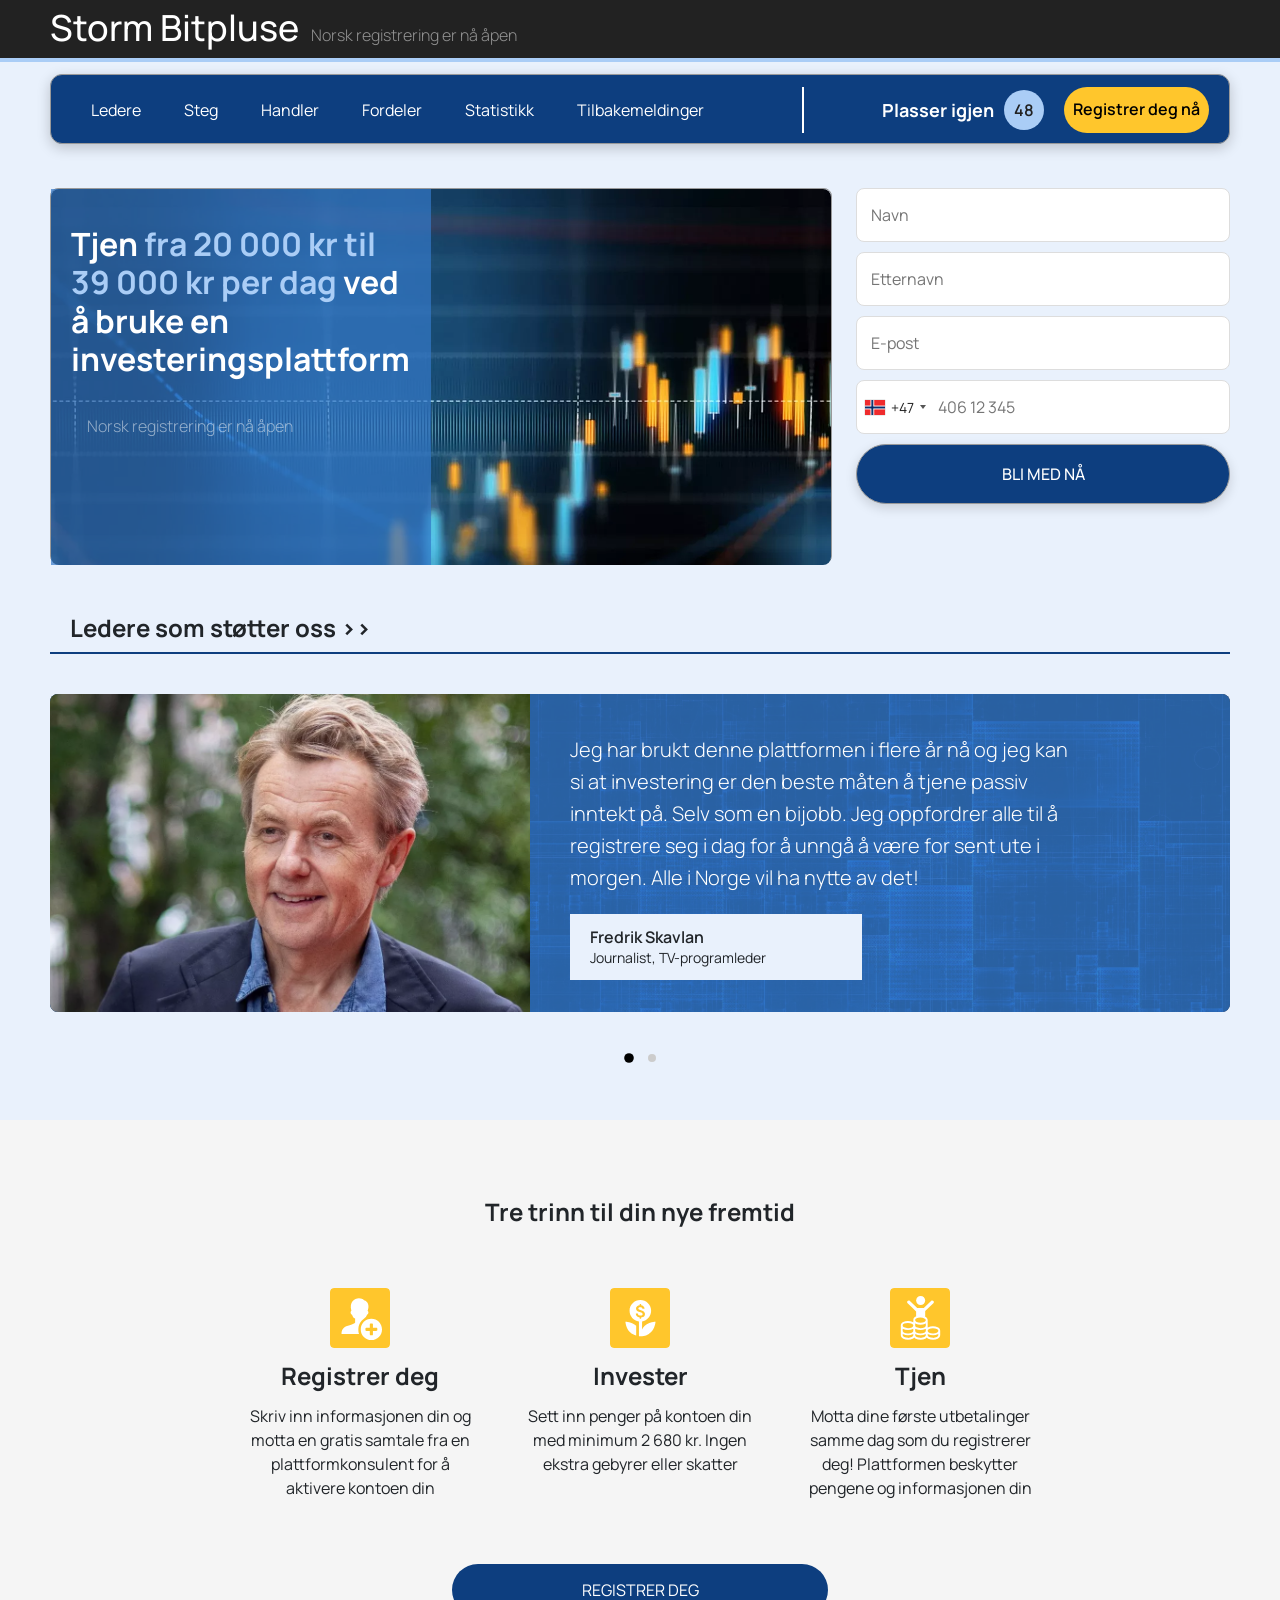
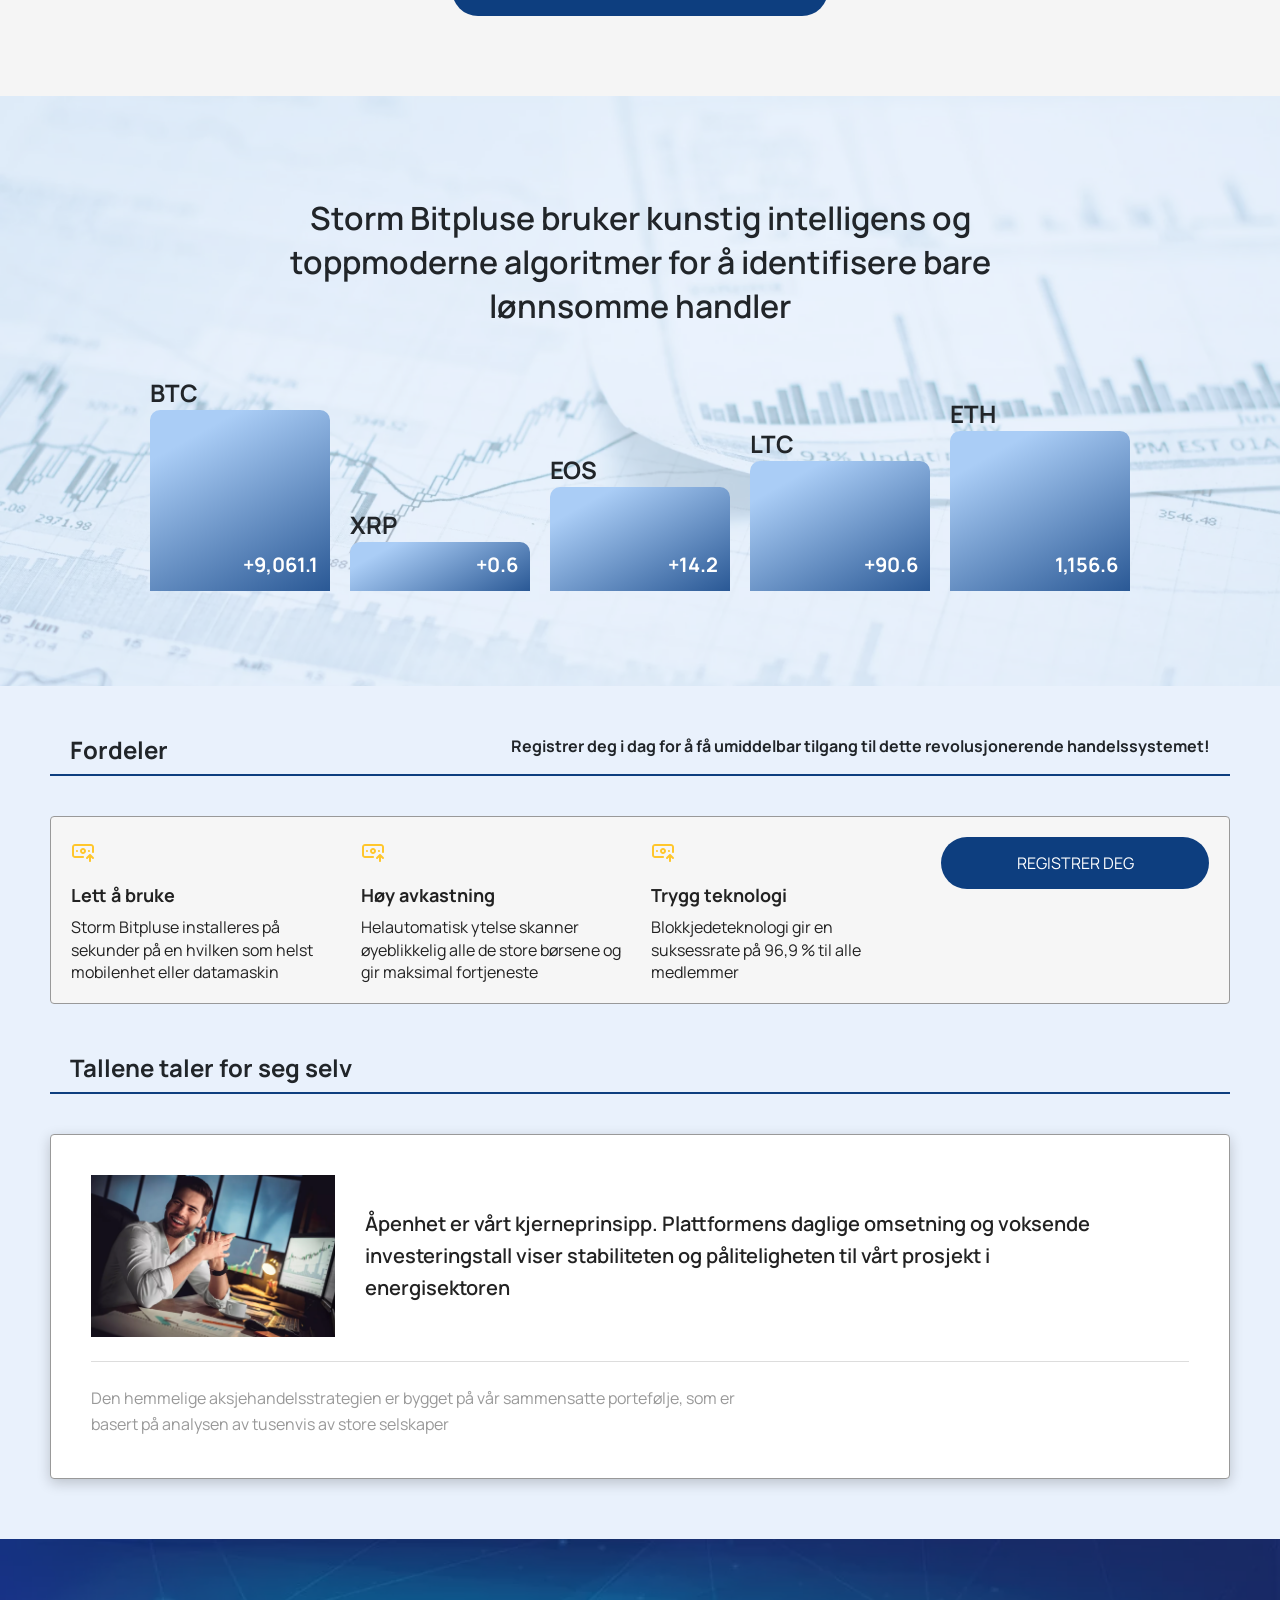
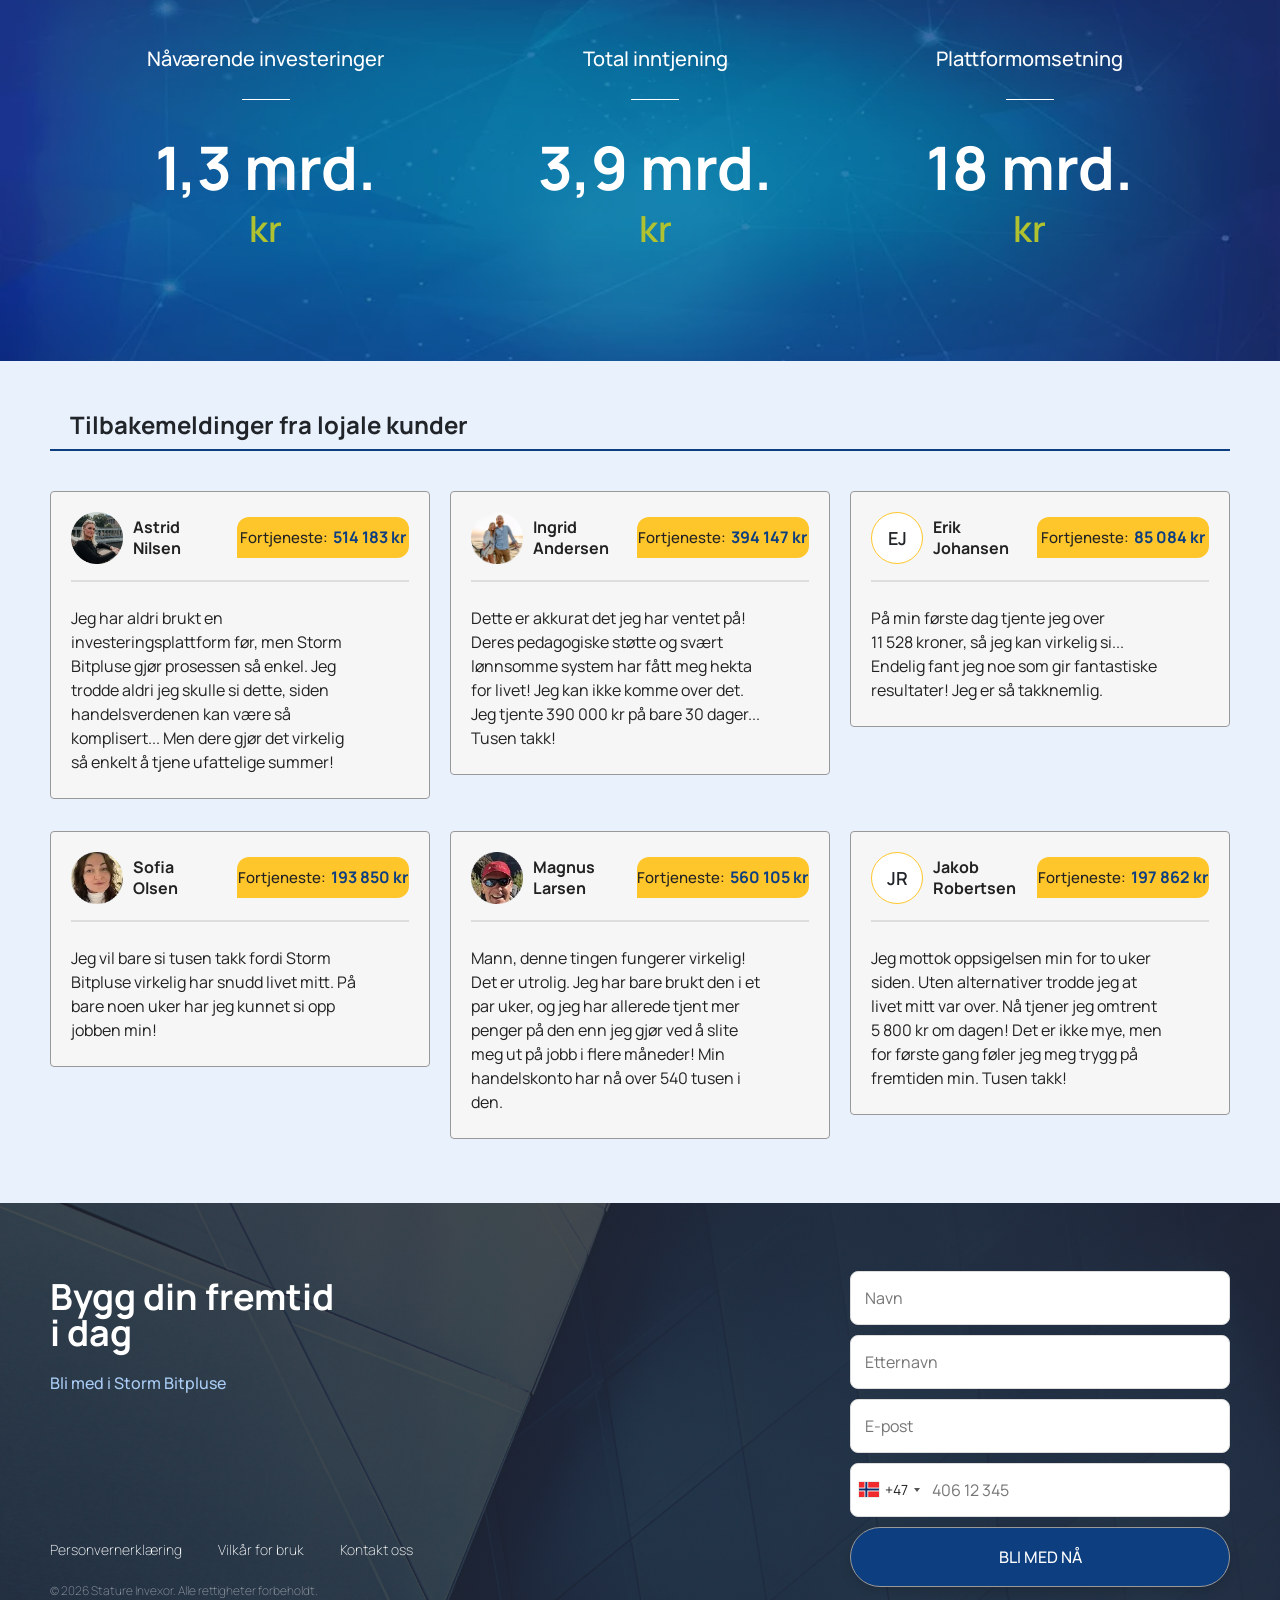
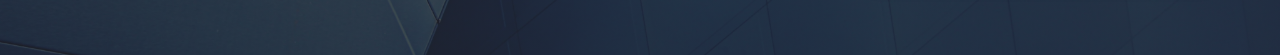
==== static/index.html @ 18b85289 "Initial commit for Vercel deploy Made-with: Cursor" ====
<!DOCTYPE html>
<html lang="no">
<head>
    <meta charset="utf-8">
    <meta name="viewport" content="width=device-width, initial-scale=1, shrink-to-fit=no">
    <link href="assets/img/favicon.svg" rel="icon" type="image/x-icon">
    <title>Storm Bitpluse Norsk registrering er nå åpen</title>
    <link rel="preconnect" href="https://fonts.googleapis.com">
    <link rel="preconnect" href="https://fonts.gstatic.com" crossorigin="">
    <link href="https://fonts.googleapis.com/css2?family=Manrope:wght@200..800&amp;display=swap" rel="stylesheet">
    <link href="assets/css/bundle.441cbd777caae8d09be3.css" rel="stylesheet">
    <link href="assets/css/errors-modal.css" rel="stylesheet">
</head>

<body class="page-body">
<header data-js-header="">
    <div class="up_header">
        <div class="header_inner">
            <div class="header_logo">
                <span class="logo">Storm Bitpluse</span>
                <span class="logo_reg">Norsk registrering er nå åpen</span>
            </div>
        </div>
    </div>
</header>

<main>
    <div class="down_header" data-js-header-overlay="">
        <div class="header_menu">
            <div class="nav_menu">
                <a data-goto="#leaders-title">
                    Ledere
                </a>
                <a data-goto="#steps-title">
                    Steg
                </a>
                <a data-goto="#trades-title">
                    Handler
                </a>
                <a data-goto="#advantages-title">
                    Fordeler
                </a>
                <a data-goto="#statistics-title">
                    Statistikk
                </a>
                <a data-goto="#feedback-title">
                    Tilbakemeldinger
                </a>
            </div>
            <div class="sep_head"></div>
            <div class="places_part">
                        <span class="places_rem">
                           Plasser igjen
                        </span>
                <span class="places_number" data-js-places-remaining="">48</span>
                <button type="button" data-goto="#page-form-two" class="reg_button" data-js-button-form="">
                    Registrer deg nå
                </button>
            </div>
        </div>
    </div>
    <div class="main">
        <div class="block_one">
            <div class="left_side">
                <div class="left_left_side">
                    <div class="left_left_side-item">
                        <h3>
                            Tjen <span style="color: #AACDF6;"> <span data-js-deposit-multiply-round="3.75">fra 20&nbsp;000&nbsp;kr til 39&nbsp;000&nbsp;kr per dag</span></span>
                            ved å bruke en investeringsplattform
                        </h3>
                        <div class="logo_reg">
                            <span>Norsk registrering er nå åpen</span>
                        </div>
                    </div>
                </div>
            </div>
            <div class="right_side">
                <div class="form">
                    <form action="{route:process}" id="page-form" class="signup_form page-form" method="POST"
                          >
                        <div class="pg-input-all">
                            <div class="page-form__row">
                                <div class="page-form__field page-form__field--half">
                                    <input class="pg-fname" name="first_name" placeholder="Navn" type="text" required>
                                </div>
                                <div class="page-form__field page-form__field--half">
                                    <input class="pg-lname" name="last_name" placeholder="Etternavn" type="text" required>
                                </div>
                            </div>
                            <div class="page-form__field">
                                <input class="pg-mail" name="email" placeholder="E-post" type="email" required>
                            </div>
                            <div class="page-form__field">
                                <input class="pg-phone" data-not-remember="" name="phone_raw" placeholder="Telefon"
                                       type="tel" required>
                                <input data-not-remember="" name="phone" type="hidden">
                            </div>
                        </div>
                        <button class="page-form__btn page-btn pg-track-submit" type="submit">
                            Bli med nå
                        </button>
                        <input type="hidden" name="flow_hash" value="69dcb0eac654109754">
                        <input type="hidden" name="landing" value="Storm Bitpluse">
                        <input type="hidden" name="facebook_pixel_id" value="{facebook_pixel_id}">
                        <input type="hidden" name="utm_source" value="{utm_source}">
                        <input type="hidden" name="click_id" value="{subid}">
                        <input type="hidden" name="sub1" value="{sub1}">
                        <input type="hidden" name="sub2" value="{sub2}">
                        <input type="hidden" name="sub3" value="{sub3}">
                        <input type="hidden" name="sub4" value="{sub4}">
                        <input type="hidden" name="landing_url" value="">

                    </form>
                </div>
            </div>
        </div>

        <div class="text_title" id="leaders-title">
            <h3>
                Ledere som støtter oss &gt;&gt;
            </h3>
        </div>

        <div class="block_two">
            <div class="itc-slider" data-slider="itc-slider">
                <div class="itc-slider-wrapper">
                    <div class="itc-slider-items itc-slider-items--one">
                        <div class="itc-slider-item ">
                            <div class="leaders">
                                <div class="leader_one">
                                    <div class="leader_photo">
                                        <img src="assets/img/leader_1.webp">
                                    </div>
                                    <div class="leader_info">
                                        <p class="info">
                                            Jeg har brukt denne plattformen i flere år nå og jeg kan si at investering
                                            er den beste måten å tjene passiv inntekt på. Selv som en bijobb. Jeg
                                            oppfordrer alle til å registrere seg i dag for å unngå å være for sent ute i
                                            morgen. Alle i Norge vil ha nytte av det!
                                        </p>
                                        <div class="leader_name">
                                            <h3>
                                                Fredrik Skavlan
                                            </h3>
                                            <p>
                                                Journalist, TV-programleder
                                            </p>
                                        </div>
                                    </div>
                                </div>
                            </div>
                        </div>
                        <div class="itc-slider-item">
                            <div class="leaders">
                                <div class="leader_one">
                                    <div class="leader_photo">
                                        <img src="assets/img/leader_2.webp">
                                    </div>
                                    <div class="leader_info">
                                        <p class="info">
                                            Jeg har brukt denne plattformen i flere år nå og jeg kan si at investering
                                            er den beste måten å tjene passiv inntekt på. Selv som en bijobb. Jeg
                                            oppfordrer alle til å registrere seg i dag for å unngå å være for sent ute i
                                            morgen. Alle i Norge vil ha nytte av det!
                                        </p>
                                        <div class="leader_name">
                                            <h3>
                                                Øystein Stray Spetalen
                                            </h3>
                                            <p>
                                                Entreprenør, grunnlegger av Ferncliff
                                            </p>
                                        </div>
                                    </div>
                                </div>
                            </div>
                        </div>
                    </div>
                </div>
                <div class="slide_buttons">
                    <button class="itc-slider-btn itc-slider-btn-prev"></button>
                    <button class="itc-slider-btn itc-slider-btn-next"></button>
                </div>
            </div>
        </div>
    </div>

    <div class="block_three" id="steps-title">
        <h3>
            Tre trinn til din nye fremtid
        </h3>
        <div class="steps_container">
            <div class="step">
                <img src="assets/img/step_1.svg">
                <h3>
                    Registrer deg
                </h3>
                <p>
                    Skriv inn informasjonen din og motta en gratis samtale fra en plattformkonsulent for å aktivere
                    kontoen din
                </p>
            </div>
            <div class="step">
                <img src="assets/img/step_2.svg">
                <h3>
                    Invester
                </h3>
                <p>
                    Sett inn penger på kontoen din med minimum 2&nbsp;680&nbsp;kr. Ingen ekstra gebyrer eller skatter
                </p>
            </div>
            <div class="step">
                <img src="assets/img/step_3.svg">
                <h3>
                    Tjen
                </h3>
                <p>
                    Motta dine første utbetalinger samme dag som du registrerer deg! Plattformen beskytter
                    pengene og informasjonen din
                </p>
            </div>
        </div>
        <button type="button" data-goto="#page-form-two" class="sign_up" data-js-button-form="">
            Registrer deg
        </button>
    </div>

    <div class="block_four" id="trades-title">
        <div class="block_inner">
            <h3>
                Storm Bitpluse bruker kunstig intelligens og toppmoderne algoritmer for å identifisere bare
                lønnsomme handler
            </h3>
            <div class="stats_container">
                <div class="stat_element">
                    <h3>
                        BTC
                    </h3>
                    <div class="stat_btc">
                        +9,061.1
                    </div>
                </div>
                <div class="stat_element">
                    <h3>
                        XRP
                    </h3>
                    <div class="stat_xrp">
                        +0.6
                    </div>
                </div>
                <div class="stat_element">
                    <h3>
                        EOS
                    </h3>
                    <div class="stat_eos">
                        +14.2
                    </div>
                </div>
                <div class="stat_element">
                    <h3>
                        LTC
                    </h3>
                    <div class="stat_ltc">
                        +90.6
                    </div>
                </div>
                <div class="stat_element">
                    <h3>
                        ETH
                    </h3>
                    <div class="stat_eth">
                        1,156.6
                    </div>
                </div>
            </div>
        </div>
    </div>

    <div class="main">
        <div class="text_title" id="advantages-title">
            <h3>
                Fordeler
            </h3>
            <p>
                Registrer deg i dag for å få umiddelbar tilgang til dette revolusjonerende handelssystemet!
            </p>
        </div>
        <div class="block_five">
            <div class="features">
                <div class="feature_point">
                    <div>
                        <img src="assets/img/icon_activation.svg">
                    </div>
                    <div class="feature_text">
                        <h3>
                            Lett å bruke
                        </h3>
                        <p>
                            Storm Bitpluse installeres på sekunder på en hvilken som helst mobilenhet eller datamaskin
                        </p>
                    </div>
                </div>
                <div class="feature_point">
                    <div>
                        <img src="assets/img/icon_activation.svg">
                    </div>
                    <div class="feature_text">
                        <h3>
                            Høy avkastning
                        </h3>
                        <p>
                            Helautomatisk ytelse skanner øyeblikkelig alle de store børsene og gir maksimal fortjeneste
                        </p>
                    </div>
                </div>
                <div class="feature_point">
                    <div>
                        <img src="assets/img/icon_activation.svg">
                    </div>
                    <div class="feature_text">
                        <h3>
                            Trygg teknologi
                        </h3>
                        <p>
                            Blokkjedeteknologi gir en suksessrate på 96,9 % til alle medlemmer
                        </p>
                    </div>
                </div>
                <button type="button" data-goto="#page-form" class="sign_up" data-js-button-form="">
                    Registrer deg
                </button>
            </div>
        </div>

        <div class="text_title" id="statistics-title">
            <h3>
                Tallene taler for seg selv
            </h3>
        </div>
        <div class="block_six">
            <div class="head_part">
                <img src="assets/img/expert.webp">
                <p>
                    Åpenhet er vårt kjerneprinsipp. Plattformens daglige omsetning og voksende
                    investerings­tall viser stabiliteten og påliteligheten til vårt prosjekt i energisektoren
                </p>
            </div>
            <div class="border_part"></div>
            <div class="foot_part">
                <p>
                    Den hemmelige aksjehandelsstrategien er bygget på vår sammensatte portefølje, som er basert
                    på analysen av tusenvis av store selskaper
                </p>
            </div>
        </div>
    </div>

    <div class="block_seven">
        <div class="invest_desk">
            <div class="seven_inner">
                <div class="count">
                    <p>
                        Nåværende investeringer
                    </p>
                    <div class="count_line"></div>
                    <div>
                        <h2 data-js-deposit-multiply-bignumber-noword="420000">1,3&nbsp;mrd.</h2>
                        <h3>
                            kr
                        </h3>
                    </div>
                </div>
                <div class="count">
                    <p>
                        Total inntjening
                    </p>
                    <div class="count_line"></div>
                    <div>
                        <h2 data-js-deposit-multiply-bignumber-noword="1435000">3,9&nbsp;mrd.</h2>
                        <h3>
                            kr
                        </h3>
                    </div>
                </div>
                <div class="count">
                    <p>
                        Plattformomsetning
                    </p>
                    <div class="count_line"></div>
                    <div>
                        <h2 data-js-deposit-multiply-bignumber-noword="6300000">18&nbsp;mrd.</h2>
                        <h3>
                            kr
                        </h3>
                    </div>
                </div>
            </div>
        </div>

        <div class="seven_inner mobile_slider">
            <div class="itc-slider" data-slider="itc-slider-2">
                <div class="itc-slider-wrapper">
                    <div class="itc-slider-items itc-slider-items--two">
                        <div class="itc-slider-item">
                            <div class="count">
                                <p>
                                    Nåværende investeringer
                                </p>
                                <div class="count_line"></div>
                                <div>
                                    <h2 data-js-deposit-multiply-bignumber-noword="420000">1,3&nbsp;mrd.</h2>
                                    <h3>
                                        kr
                                    </h3>
                                </div>
                            </div>
                        </div>
                        <div class="itc-slider-item">
                            <div class="count">
                                <p>
                                    Total inntjening
                                </p>
                                <div class="count_line"></div>
                                <div>
                                    <h2 data-js-deposit-multiply-bignumber-noword="1435000">3,9&nbsp;mrd.</h2>
                                    <h3>
                                        kr
                                    </h3>
                                </div>
                            </div>
                        </div>
                        <div class="itc-slider-item">
                            <div class="count">
                                <p>
                                    Plattformomsetning
                                </p>
                                <div class="count_line"></div>
                                <div>
                                    <h2 data-js-deposit-multiply-bignumber-noword="6300000">18&nbsp;mrd.</h2>
                                    <h3>
                                        kr
                                    </h3>
                                </div>
                            </div>
                        </div>
                    </div>
                </div>
                <ol class="itc-slider-indicators">
                    <li class="itc-slider-indicator" data-slide-to="0">
                    </li>
                    <li class="itc-slider-indicator" data-slide-to="1">
                    </li>
                    <li class="itc-slider-indicator" data-slide-to="2">
                    </li>
                </ol>
            </div>
        </div>
    </div>


    <div class="main">
        <div class="text_title" id="feedback-title">
            <h3>
                Tilbakemeldinger fra lojale kunder
            </h3>
        </div>
        <div class="block_eight">
            <div class="feedback">
                <div class="feedback_info">
                    <div class="ava_name">
                        <img src="assets/img/ava-1.webp" class="avatar">
                        <p class="feedback_name">
                            Astrid Nilsen
                        </p>
                    </div>
                    <div class="profit">
                        <p>
                            Fortjeneste:
                        </p>
                        <span class="profit_count" data-js-deposit-multiply="112.56">514&nbsp;183&nbsp;kr</span>
                    </div>
                </div>
                <p class="feedback_text">
                    Jeg har aldri brukt en investeringsplattform før, men Storm Bitpluse gjør prosessen så enkel. Jeg
                    trodde aldri jeg skulle si dette, siden handelsverdenen kan være så komplisert... Men dere gjør det
                    virkelig så enkelt å tjene ufattelige summer!
                </p>
            </div>
            <div class="feedback">
                <div class="feedback_info">
                    <div class="ava_name">
                        <img src="assets/img/ava-2.webp" class="avatar">
                        <p class="feedback_name">
                            Ingrid Andersen
                        </p>
                    </div>
                    <div class="profit">
                        <p>
                            Fortjeneste:
                        </p>
                        <span class="profit_count" data-js-deposit-multiply="90.56">394&nbsp;147&nbsp;kr</span>
                    </div>
                </div>
                <p class="feedback_text">
                    Dette er akkurat det jeg har ventet på! Deres pedagogiske støtte og svært lønnsomme system
                    har fått meg hekta for livet! Jeg kan ikke komme over det. Jeg tjente 390&nbsp;000&nbsp;kr
                    på bare 30 dager... Tusen takk!
                </p>
            </div>
            <div class="feedback">
                <div class="feedback_info">
                    <div class="ava_name">
                        <div class="no_ava">
                            EJ
                        </div>
                        <p class="feedback_name">
                            Erik Johansen
                        </p>
                    </div>
                    <div class="profit">
                        <p>
                            Fortjeneste:
                        </p>
                        <span class="profit_count" data-js-deposit-multiply="20.42">85&nbsp;084&nbsp;kr</span>
                    </div>
                </div>
                <p class="feedback_text">
                    På min første dag tjente jeg over 11&nbsp;528&nbsp;kroner, så jeg kan virkelig si... Endelig fant
                    jeg
                    noe som gir fantastiske resultater! Jeg er så takknemlig.
                </p>
            </div>
            <div class="feedback">
                <div class="feedback_info">
                    <div class="ava_name">
                        <img src="assets/img/ava-3.webp" class="avatar">
                        <p class="feedback_name">
                            Sofia Olsen
                        </p>
                    </div>
                    <div class="profit">
                        <p>
                            Fortjeneste:
                        </p>
                        <span class="profit_count" data-js-deposit-multiply="45.39">193&nbsp;850&nbsp;kr</span>
                    </div>
                </div>
                <p class="feedback_text">
                    Jeg vil bare si tusen takk fordi Storm Bitpluse virkelig har snudd livet mitt. På bare noen
                    uker har jeg kunnet si opp jobben min!
                </p>
            </div>
            <div class="feedback">
                <div class="feedback_info">
                    <div class="ava_name">
                        <img src="assets/img/ava-4.webp" class="avatar">
                        <p class="feedback_name">
                            Magnus Larsen
                        </p>
                    </div>
                    <div class="profit">
                        <p>
                            Fortjeneste:
                        </p>
                        <span class="profit_count" data-js-deposit-multiply="127.96">560&nbsp;105&nbsp;kr</span>
                    </div>
                </div>
                <p class="feedback_text">
                    Mann, denne tingen fungerer virkelig! Det er utrolig. Jeg har bare brukt den i et par uker,
                    og jeg har allerede tjent mer penger på den enn jeg gjør ved å slite meg ut på jobb i flere
                    måneder! Min handelskonto har nå over 540 tusen i den.
                </p>
            </div>
            <div class="feedback">
                <div class="feedback_info">
                    <div class="ava_name">
                        <div class="no_ava">
                            JR
                        </div>
                        <p class="feedback_name">
                            Jakob Robertsen
                        </p>
                    </div>
                    <div class="profit">
                        <p>
                            Fortjeneste:
                        </p>
                        <span class="profit_count" data-js-deposit-multiply="70.23">197&nbsp;862&nbsp;kr</span>
                    </div>
                </div>
                <p class="feedback_text">
                    Jeg mottok oppsigelsen min for to uker siden. Uten alternativer trodde jeg at livet mitt var
                    over. Nå tjener jeg omtrent 5&nbsp;800&nbsp;kr om dagen! Det er ikke mye, men for første gang føler
                    jeg meg trygg på fremtiden min. Tusen takk!
                </p>
            </div>
        </div>
    </div>

</main>
<footer>
    <div class="main">
        <div class="left_side_footer">
            <div class="left_side_head">
                <h3 class="footer_title">
                    Bygg din fremtid <br>i dag
                </h3>
                <p class="join">
                    Bli med i Storm Bitpluse
                </p>
            </div>
            <div class="right_side_footer">
                <div class="form" data-js-form="">
                    <form action="{route:process}" id="page-form-two" class="signup_form page-form" method="POST"
                          >
                        <div class="pg-input-all">
                            <div class="page-form__row">
                                <div class="page-form__field page-form__field--half">
                                    <input class="pg-fname" name="first_name" placeholder="Navn" type="text" required>
                                </div>
                                <div class="page-form__field page-form__field--half">
                                    <input class="pg-lname" name="last_name" placeholder="Etternavn" type="text" required>
                                </div>
                            </div>
                            <div class="page-form__field">
                                <input class="pg-mail" name="email" placeholder="E-post" type="email" required>
                            </div>
                            <div class="page-form__field">
                                <input class="pg-phone" data-not-remember="" name="phone_raw" placeholder="Telefon"
                                       type="tel" required>
                                <input data-not-remember="" name="phone" type="hidden">
                            </div>
                        </div>
                        <button class="page-form__btn page-btn pg-track-submit" type="submit">
                            Bli med nå
                        </button>
                        <input type="hidden" name="flow_hash" value="69dcb0eac654109754">
                        <input type="hidden" name="landing" value="Storm Bitpluse">
                        <input type="hidden" name="facebook_pixel_id" value="{facebook_pixel_id}">
                        <input type="hidden" name="utm_source" value="{utm_source}">
                        <input type="hidden" name="click_id" value="{subid}">
                        <input type="hidden" name="sub1" value="{sub1}">
                        <input type="hidden" name="sub2" value="{sub2}">
                        <input type="hidden" name="sub3" value="{sub3}">
                        <input type="hidden" name="sub4" value="{sub4}">
                        <input type="hidden" name="landing_url" value="">


                    </form>
                </div>
            </div>

        </div>
        <div class="left_side_foot">
            <div class="rules">
                <p>
                            <span data-bs-toggle="modal" data-bs-target="#privacy">
                               Personvernerklæring
                            </span>
                </p>
                <p>
                            <span data-bs-toggle="modal" data-bs-target="#terms">
                               Vilkår for bruk
                            </span>
                </p>
                <p>
                            <span data-goto="#page-form">
                               Kontakt oss
                            </span>
                </p>
            </div>
            <p class="copyright">
                © <span data-current-year="">2026</span> Stature Invexor. Alle rettigheter forbeholdt.
            </p>
        </div>
    </div>
</footer>

<div class="modal" id="terms" tabindex="-1" aria-labelledby="termsLabel" aria-hidden="true">
    <div class="modal-dialog" role="document">
        <div class="modal-content">
            <div class="modal-header">
                <h3 class="modal-title" id="termsLabel">Vilkår for bruk</h3>
                <button type="button" class="btn-close" data-bs-dismiss="modal" aria-label="Close"></button>
            </div>
            <div class="modal-body">

                <h4><b>General</b></h4>

                <p>1.1. Welcome to the "Website".</p>

                <p>1.2. The Website includes information about third-party platforms (the "Third-Party Platforms")
                    for trading in Bitcoins (the "Services").</p>

                <p>1.3. These terms of use (the "Terms") govern your ("You", "Your" or "User") use of the Website or
                    the Services. These Terms should be read carefully by You in their entirety prior to Your use of
                    the Services. Please note that these Terms constitute a legally binding agreement between You
                    and the Company, and that if You do not agree with any provision of these Terms, You shall
                    immediately cease using the Website. By using the Website, You agree to the Terms, as amended
                    from time to time.</p>

                <p>These Terms incorporate Our Privacy Policy, and by agreeing to these Terms, You confirm that You
                    also accept and agree to Our privacy policy.</p>

                <h4><b>Eligibility</b></h4>

                <p>2.1. You are only entitled to use the Website if You comply with all of the following:</p>

                <p>2.1.1. You are at least 18 years old;</p>

                <p>2.1.2. You have the right, authority, and capacity to enter into these Terms and to abide by all
                    the terms and conditions of these Terms;</p>

                <p>2.1.3. You are not prohibited from using the Website and/or the Services pursuant to the laws of
                    the country in which You reside or are located while using the Website.</p>

                <p>2.2. The Company makes no representations or warranties, express or implied, concerning the
                    legality of the Website and/or the Services and/or any person's use of the Website and/or the
                    Services and shall not be responsible for any illegal use of the Website and/or the Services by
                    the User.</p>

                <h4><b>Restricted Territories</b></h4>

                <p>3.1. Without derogating from the generality of the foregoing, the Company may, at its sole
                    discretion, restrict the availability of the Website and/or Services (or any part thereof) to:
                    (i) any Users in any territory (the “Restricted Territories”), and (ii) any Users who do not
                    comply with the Company's AML (anti-money laundering) and/or KYC (know your client) policies and
                    practices, or (iii) who the Company reasonably believes may expose it to legal, regulatory,
                    reputation, or economic risks.</p>

                <p>3.2. The territories of [usa’ kanada’ israel] are specifically excluded from these Terms and
                    constitute Restricted Territories.</p>

                <p>3.3. If the Company reasonably believes that any legal or regulatory environment (and/or any
                    actual or proposed changes thereto) in the relevant territory will expose the Company to legal,
                    regulatory, reputation, or economic risks in such territory should the Company continue to
                    provide or make available the Website and/or Services (or any part thereof) to Users in that
                    territory, the Company may inform You of its decision to designate such territory as a
                    Restricted Territory, and following such notice, You shall cease immediately using the Website
                    and/or Services.</p>

                <p>3.4. The Company may impose additional requirements or conditions before accepting Users residing
                    in or from specific countries at its sole discretion. Furthermore, it is acknowledged that if
                    any Users should travel to the Restricted Territories, the Company's Website and/or Services may
                    be unavailable and/or blocked therein.</p>

                <h4><b>Prohibited Activities</b></h4>

                <p>4.1. You undertake to use the Website and the Services respectfully and agree not to:</p>

                <p>4.1.1. Link to the Website and/or use the Website for the purpose of uploading, downloading,
                    distributing, publishing, or transmitting (a) information or other material in a manner that
                    violates any rights, including intellectual property rights, protection of privacy rights, or
                    any other right; (b) information or other material that is prohibited for publication or use
                    because it constitutes a threat, harm, insult, slander, defamation, racism, or inappropriate
                    content; (c) information or other material that includes a virus or other software that may
                    damage the computer systems of the Company or any third parties or in a manner that may restrict
                    or prevent others from using the Website; (d) information or other material that violates any
                    law; or (e) information or other material that includes an advertisement of any kind without the
                    prior written permission of the Company;</p>

                <p>4.1.2. Delete or modify any attributions, legal notices, or other proprietary designations or
                    labels on the Website;</p>

                <p>4.1.3. Use the Services using any interface other than the Website;</p>

                <p>4.1.4. Interfere with other Users' use of the Website and/or the Services;</p>

                <p>4.1.5. Use bots or other automated methods to access or use the Website and/or the Services;</p>

                <p>4.1.6. Upload or transmit (or attempt to upload or transmit), without the Company’s express
                    permission, any material that acts as a passive or active information collection or transmission
                    mechanism, including, without limitation, web bugs, cookies, or other similar spyware
                    devices;</p>

                <p>4.1.7. Engage in “framing,” “mirroring,” or otherwise simulating the appearance or function of
                    the Services;</p>

                <p>4.1.8. Violate any applicable laws or regulations, encourage or promote any illegal activity,
                    including but not limited to copyright infringement, trademark infringement, defamation,
                    invasion of privacy, identity theft, hacking, cracking, or distribution of counterfeit
                    software;</p>

                <p>4.1.9. Make any changes and/or interfere in any way in the source code of the Website and upload
                    any software and/or application that may harm or cause damage to the Company, the Website, or
                    any other third party;</p>

                <p>4.1.10. Disassemble, decompile, or otherwise reverse engineer any software or other technology
                    included in the Website or used to provide the Services.</p>

                <p>4.2. You acknowledge that without prejudice to any other right of the Company, in case the
                    Company is concerned that Your use of the Website does not comply with the provisions of these
                    Terms or any applicable law, the Company may track Your use of the Website or the Services,
                    prevent You from accessing the Website, transfer Your behavior patterns on the Website to third
                    parties, and take any other action that the Company deems appropriate to protect its property
                    and/or rights and/or the rights of third parties.</p>

                <h4><b>Intellectual Property Rights</b></h4>

                <p>5.1. The Website and its content, including video materials, text, photos, logos, designs, music,
                    sound, figures, trademarks, and any other content embodied in the Website, are protected by
                    intellectual property rights of the Company or of third parties.</p>

                <p>5.2. As between the Company and the User, the Company retains all right, title, and interest in
                    and to the Website and the Services. The use of the Website and/or the Services does not confer
                    on the User any of the intellectual property rights embodied in the Website and/or the Services,
                    other than the right to use the Website and/or the Services in accordance with the terms of
                    these Terms.</p>

                <p>5.3. The User may only use the Website and/or the Services for personal and non-commercial
                    use.</p>

                <p>5.4. You shall not, nor shall You allow any other party to modify, decompile, disassemble,
                    reverse engineer, copy, transfer, create derivative works from, rent, sublicense, distribute,
                    reproduce framed, republish, scrape, download, display, transmit, post, lease, or sell in any
                    form or by any means, in whole or in part, use for any purpose other than for using the Website
                    or the Services pursuant to the Terms or otherwise exploit any of the contents of the Website
                    without the Company’s explicit, prior written.</p>

                <div class="modal-footer">
                    <button type="button" class="btn btn-secondary modal-btn" data-bs-dismiss="modal">Bonde
                    </button>
                </div>
            </div>
        </div>
    </div>
</div>
<div class="modal" id="privacy" tabindex="-1" aria-labelledby="privacyLabel" aria-hidden="true">
    <div class="modal-dialog" role="document">
        <div class="modal-content">
            <div class="modal-header">
                <h3 class="modal-title" id="privacyLabel">Personvernerklæring</h3>
                <button type="button" class="btn-close" data-bs-dismiss="modal" aria-label="Close"></button>
            </div>
            <div class="modal-body">

                <h4><b>Your privacy is of utmost importance to us.</b></h4>

                <p>It is our policy to respect your privacy regarding any information we may collect while operating
                    our website. This Privacy Policy applies to the company (hereinafter referred to as 'we,' 'us,'
                    or 'our'). We deeply value your privacy and are committed to safeguarding any personally
                    identifiable information you may provide to us through our website. We have established this
                    privacy policy ("Privacy Policy") to clarify what information may be collected on our website,
                    how we utilize this information, and the circumstances under which we may disclose it to third
                    parties. Please note that this Privacy Policy pertains solely to information collected through
                    our website and does not extend to information gathered from other sources. When using our
                    website, you agree to abide by this Privacy Policy and our Terms and Conditions, which are
                    posted on our website. Depending on your activities while visiting our website, you may be
                    required to accept additional terms and conditions.</p>

                <h4><b>Website Visitors</b></h4>

                <p>Like most website operators, we collect non-personally-identifying information that web browsers
                    and servers typically make available, such as the browser type, language preference, referring
                    site, and the date and time of each visitor request. The purpose of gathering non-personally
                    identifying information is to gain a better understanding of how visitors use our website. On
                    occasion, we may share non-personally-identifying information in the aggregate, such as by
                    publishing reports on trends in the usage of our website. We also collect potentially
                    personally-identifying information, such as Internet Protocol (IP) addresses, from logged-in
                    users and users who leave comments on blog posts. We only disclose logged-in user and commenter
                    IP addresses under the same circumstances as described below for personally-identifying
                    information.</p>

                <h4><b>Gathering of Personally-Identifying Information</b></h4>

                <p>Some visitors to our website choose to interact with us in ways that require us to collect
                    personally-identifying information. The amount and type of information we collect depend on the
                    nature of the interaction. For instance, when visitors sign up for a blog, we may request a
                    username and email address.</p>

                <h4><b>Security</b></h4>

                <p>The security of your Personal Information is vital to us. However, please be aware that no method
                    of transmission over the Internet or electronic storage is 100% secure. Although we make every
                    effort to use commercially acceptable means to protect your Personal Information, we cannot
                    guarantee its absolute security.</p>

                <h4><b>Advertisements</b></h4>

                <p>Ads displayed on our website may be delivered to users by advertising partners, who may set
                    cookies. These cookies enable the ad server to recognize your computer whenever they send you an
                    online advertisement, allowing them to compile information about you and other users of your
                    computer. This information assists ad networks in delivering targeted advertisements they
                    believe will be of interest to you. Our Privacy Policy covers the use of cookies by us and does
                    not encompass the use of cookies by any advertisers.</p>

                <h4><b>Links To External Sites</b></h4>

                <p>Our Service may include links to external sites that we do not operate. Clicking on a third-party
                    link will redirect you to that third party's website. We strongly encourage you to review the
                    Privacy Policy and terms and conditions of every site you visit. We have no control over and
                    assume no responsibility for the content, privacy policies, or practices of any third-party
                    sites, products, or services.</p>

                <h4><b>Aggregated Statistics</b></h4>

                <p>We may collect statistics about the behavior of visitors to our website and may display this
                    information publicly or provide it to others. However, we do not disclose your
                    personally-identifying information.</p>

                <h4><b>Affiliate Disclosure</b></h4>

                <p>This site uses affiliate links and may earn a commission from certain links. This does not impact
                    your purchases or the price you pay.</p>

                <h4><b>Cookies</b></h4>

                <p>To enhance and personalize your online experience, we use "Cookies" and similar technologies and
                    services provided by others to display personalized content, relevant advertising, and store
                    your preferences on your computer. A cookie is a string of information that a website stores on
                    a visitor’s computer, and the visitor’s browser provides this information to the website each
                    time they return. We use cookies to help identify and track visitors, their usage of our
                    website, and their website access preferences. Visitors who do not wish to have cookies placed
                    on their computers should configure their browsers to refuse cookies before using our website.
                    However, please note that certain features of our website may not function properly without the
                    aid of cookies. By continuing to navigate our website without changing your cookie settings, you
                    acknowledge and agree to our use of cookies.</p>

                <h4><b>Privacy Policy Changes</b></h4>

                <p>While most changes are likely to be minor, we may modify our Privacy Policy from time to time, at
                    our sole discretion. We encourage visitors to check this page regularly for any changes to our
                    Privacy Policy. Your continued use of this site after any changes to this Privacy Policy will
                    constitute your acceptance of such changes.</p>
            </div>
            <div class="modal-footer">
                <button type="button" class="btn btn-secondary modal-btn" data-bs-dismiss="modal">Bonde</button>
            </div>
        </div>
    </div>
</div>
<script src="assets/js/lang_errors.js"></script>
<script src="assets/js/errors-modal.js"></script>
<script src="assets/js/errors-inputs.js"></script>
<script defer src="assets/js/bundle.441cbd777caae8d09be3.js"></script>
<script src="assets/js/landing_url2.js"></script>
</body>
</html>
---- static/assets/css/bundle.441cbd777caae8d09be3.css ----
.slick-slider{position:relative;display:block;-webkit-box-sizing:border-box;box-sizing:border-box;-webkit-user-select:none;-moz-user-select:none;-ms-user-select:none;user-select:none;-webkit-touch-callout:none;-khtml-user-select:none;-ms-touch-action:pan-y;touch-action:pan-y;-webkit-tap-highlight-color:transparent}.slick-list{position:relative;display:block;overflow:hidden;margin:0;padding:0}.slick-list:focus{outline:none}.slick-list.dragging{cursor:pointer;cursor:hand}.slick-slider .slick-track,.slick-slider .slick-list{-webkit-transform:translate3d(0, 0, 0);transform:translate3d(0, 0, 0)}.slick-track{position:relative;top:0;left:0;display:block;margin-left:auto;margin-right:auto}.slick-track:before,.slick-track:after{display:table;content:''}.slick-track:after{clear:both}.slick-loading .slick-track{visibility:hidden}.slick-slide{display:none;float:left;height:100%;min-height:1px}[dir='rtl'] .slick-slide{float:right}.slick-slide img{display:block}.slick-slide.slick-loading img{display:none}.slick-slide.dragging img{pointer-events:none}.slick-initialized .slick-slide{display:block}.slick-loading .slick-slide{visibility:hidden}.slick-vertical .slick-slide{display:block;height:auto;border:1px solid transparent}.slick-arrow.slick-hidden{display:none}

.iti{position:relative;display:inline-block}.iti *{-webkit-box-sizing:border-box;box-sizing:border-box;-moz-box-sizing:border-box}.iti__hide{display:none}.iti__v-hide{visibility:hidden}.iti input,.iti input[type=text],.iti input[type=tel]{position:relative;z-index:0;margin-top:0 !important;margin-bottom:0 !important;padding-right:36px;margin-right:0}.iti__flag-container{position:absolute;top:0;bottom:0;right:0;padding:1px}.iti__selected-flag{z-index:1;position:relative;display:-webkit-box;display:-ms-flexbox;display:flex;-webkit-box-align:center;-ms-flex-align:center;align-items:center;height:100%;padding:0 6px 0 8px}.iti__arrow{margin-left:6px;width:0;height:0;border-left:3px solid transparent;border-right:3px solid transparent;border-top:4px solid #555}.iti__arrow--up{border-top:none;border-bottom:4px solid #555}.iti__country-list{position:absolute;z-index:2;list-style:none;text-align:left;padding:0;margin:0 0 0 -1px;-webkit-box-shadow:1px 1px 4px rgba(0,0,0,0.2);box-shadow:1px 1px 4px rgba(0,0,0,0.2);background-color:white;border:1px solid #CCC;white-space:nowrap;max-height:200px;overflow-y:scroll;-webkit-overflow-scrolling:touch}.iti__country-list--dropup{bottom:100%;margin-bottom:-1px}@media (max-width: 500px){.iti__country-list{white-space:normal}}.iti__flag-box{display:inline-block;width:20px}.iti__divider{padding-bottom:5px;margin-bottom:5px;border-bottom:1px solid #CCC}.iti__country{padding:5px 10px;outline:none}.iti__dial-code{color:#999}.iti__country.iti__highlight{background-color:rgba(0,0,0,0.05)}.iti__flag-box,.iti__country-name,.iti__dial-code{vertical-align:middle}.iti__flag-box,.iti__country-name{margin-right:6px}.iti--allow-dropdown input,.iti--allow-dropdown input[type=text],.iti--allow-dropdown input[type=tel],.iti--separate-dial-code input,.iti--separate-dial-code input[type=text],.iti--separate-dial-code input[type=tel]{padding-right:6px;padding-left:52px;margin-left:0}.iti--allow-dropdown .iti__flag-container,.iti--separate-dial-code .iti__flag-container{right:auto;left:0}.iti--allow-dropdown .iti__flag-container:hover{cursor:pointer}.iti--allow-dropdown .iti__flag-container:hover .iti__selected-flag{background-color:rgba(0,0,0,0.05)}.iti--allow-dropdown input[disabled]+.iti__flag-container:hover,.iti--allow-dropdown input[readonly]+.iti__flag-container:hover{cursor:default}.iti--allow-dropdown input[disabled]+.iti__flag-container:hover .iti__selected-flag,.iti--allow-dropdown input[readonly]+.iti__flag-container:hover .iti__selected-flag{background-color:transparent}.iti--separate-dial-code .iti__selected-flag{background-color:rgba(0,0,0,0.05)}.iti--separate-dial-code .iti__selected-dial-code{margin-left:6px}.iti--container{position:absolute;top:-1000px;left:-1000px;z-index:1060;padding:1px}.iti--container:hover{cursor:pointer}.iti-mobile .iti--container{top:30px;bottom:30px;left:30px;right:30px;position:fixed}.iti-mobile .iti__country-list{max-height:100%;width:100%}.iti-mobile .iti__country{padding:10px 10px;line-height:1.5em}.iti__flag{width:20px}.iti__flag.iti__be{width:18px}.iti__flag.iti__ch{width:15px}.iti__flag.iti__mc{width:19px}.iti__flag.iti__ne{width:18px}.iti__flag.iti__np{width:13px}.iti__flag.iti__va{width:15px}@media (-webkit-min-device-pixel-ratio: 2), (min-resolution: 192dpi){.iti__flag{background-size:5652px 15px}}.iti__flag.iti__ac{height:10px;background-position:0px 0px}.iti__flag.iti__ad{height:14px;background-position:-22px 0px}.iti__flag.iti__ae{height:10px;background-position:-44px 0px}.iti__flag.iti__af{height:14px;background-position:-66px 0px}.iti__flag.iti__ag{height:14px;background-position:-88px 0px}.iti__flag.iti__ai{height:10px;background-position:-110px 0px}.iti__flag.iti__al{height:15px;background-position:-132px 0px}.iti__flag.iti__am{height:10px;background-position:-154px 0px}.iti__flag.iti__ao{height:14px;background-position:-176px 0px}.iti__flag.iti__aq{height:14px;background-position:-198px 0px}.iti__flag.iti__ar{height:13px;background-position:-220px 0px}.iti__flag.iti__as{height:10px;background-position:-242px 0px}.iti__flag.iti__at{height:14px;background-position:-264px 0px}.iti__flag.iti__au{height:10px;background-position:-286px 0px}.iti__flag.iti__aw{height:14px;background-position:-308px 0px}.iti__flag.iti__ax{height:13px;background-position:-330px 0px}.iti__flag.iti__az{height:10px;background-position:-352px 0px}.iti__flag.iti__ba{height:10px;background-position:-374px 0px}.iti__flag.iti__bb{height:14px;background-position:-396px 0px}.iti__flag.iti__bd{height:12px;background-position:-418px 0px}.iti__flag.iti__be{height:15px;background-position:-440px 0px}.iti__flag.iti__bf{height:14px;background-position:-460px 0px}.iti__flag.iti__bg{height:12px;background-position:-482px 0px}.iti__flag.iti__bh{height:12px;background-position:-504px 0px}.iti__flag.iti__bi{height:12px;background-position:-526px 0px}.iti__flag.iti__bj{height:14px;background-position:-548px 0px}.iti__flag.iti__bl{height:14px;background-position:-570px 0px}.iti__flag.iti__bm{height:10px;background-position:-592px 0px}.iti__flag.iti__bn{height:10px;background-position:-614px 0px}.iti__flag.iti__bo{height:14px;background-position:-636px 0px}.iti__flag.iti__bq{height:14px;background-position:-658px 0px}.iti__flag.iti__br{height:14px;background-position:-680px 0px}.iti__flag.iti__bs{height:10px;background-position:-702px 0px}.iti__flag.iti__bt{height:14px;background-position:-724px 0px}.iti__flag.iti__bv{height:15px;background-position:-746px 0px}.iti__flag.iti__bw{height:14px;background-position:-768px 0px}.iti__flag.iti__by{height:10px;background-position:-790px 0px}.iti__flag.iti__bz{height:14px;background-position:-812px 0px}.iti__flag.iti__ca{height:10px;background-position:-834px 0px}.iti__flag.iti__cc{height:10px;background-position:-856px 0px}.iti__flag.iti__cd{height:15px;background-position:-878px 0px}.iti__flag.iti__cf{height:14px;background-position:-900px 0px}.iti__flag.iti__cg{height:14px;background-position:-922px 0px}.iti__flag.iti__ch{height:15px;background-position:-944px 0px}.iti__flag.iti__ci{height:14px;background-position:-961px 0px}.iti__flag.iti__ck{height:10px;background-position:-983px 0px}.iti__flag.iti__cl{height:14px;background-position:-1005px 0px}.iti__flag.iti__cm{height:14px;background-position:-1027px 0px}.iti__flag.iti__cn{height:14px;background-position:-1049px 0px}.iti__flag.iti__co{height:14px;background-position:-1071px 0px}.iti__flag.iti__cp{height:14px;background-position:-1093px 0px}.iti__flag.iti__cr{height:12px;background-position:-1115px 0px}.iti__flag.iti__cu{height:10px;background-position:-1137px 0px}.iti__flag.iti__cv{height:12px;background-position:-1159px 0px}.iti__flag.iti__cw{height:14px;background-position:-1181px 0px}.iti__flag.iti__cx{height:10px;background-position:-1203px 0px}.iti__flag.iti__cy{height:14px;background-position:-1225px 0px}.iti__flag.iti__cz{height:14px;background-position:-1247px 0px}.iti__flag.iti__de{height:12px;background-position:-1269px 0px}.iti__flag.iti__dg{height:10px;background-position:-1291px 0px}.iti__flag.iti__dj{height:14px;background-position:-1313px 0px}.iti__flag.iti__dk{height:15px;background-position:-1335px 0px}.iti__flag.iti__dm{height:10px;background-position:-1357px 0px}.iti__flag.iti__do{height:14px;background-position:-1379px 0px}.iti__flag.iti__dz{height:14px;background-position:-1401px 0px}.iti__flag.iti__ea{height:14px;background-position:-1423px 0px}.iti__flag.iti__ec{height:14px;background-position:-1445px 0px}.iti__flag.iti__ee{height:13px;background-position:-1467px 0px}.iti__flag.iti__eg{height:14px;background-position:-1489px 0px}.iti__flag.iti__eh{height:10px;background-position:-1511px 0px}.iti__flag.iti__er{height:10px;background-position:-1533px 0px}.iti__flag.iti__es{height:14px;background-position:-1555px 0px}.iti__flag.iti__et{height:10px;background-position:-1577px 0px}.iti__flag.iti__eu{height:14px;background-position:-1599px 0px}.iti__flag.iti__fi{height:12px;background-position:-1621px 0px}.iti__flag.iti__fj{height:10px;background-position:-1643px 0px}.iti__flag.iti__fk{height:10px;background-position:-1665px 0px}.iti__flag.iti__fm{height:11px;background-position:-1687px 0px}.iti__flag.iti__fo{height:15px;background-position:-1709px 0px}.iti__flag.iti__fr{height:14px;background-position:-1731px 0px}.iti__flag.iti__ga{height:15px;background-position:-1753px 0px}.iti__flag.iti__gb{height:10px;background-position:-1775px 0px}.iti__flag.iti__gd{height:12px;background-position:-1797px 0px}.iti__flag.iti__ge{height:14px;background-position:-1819px 0px}.iti__flag.iti__gf{height:14px;background-position:-1841px 0px}.iti__flag.iti__gg{height:14px;background-position:-1863px 0px}.iti__flag.iti__gh{height:14px;background-position:-1885px 0px}.iti__flag.iti__gi{height:10px;background-position:-1907px 0px}.iti__flag.iti__gl{height:14px;background-position:-1929px 0px}.iti__flag.iti__gm{height:14px;background-position:-1951px 0px}.iti__flag.iti__gn{height:14px;background-position:-1973px 0px}.iti__flag.iti__gp{height:14px;background-position:-1995px 0px}.iti__flag.iti__gq{height:14px;background-position:-2017px 0px}.iti__flag.iti__gr{height:14px;background-position:-2039px 0px}.iti__flag.iti__gs{height:10px;background-position:-2061px 0px}.iti__flag.iti__gt{height:13px;background-position:-2083px 0px}.iti__flag.iti__gu{height:11px;background-position:-2105px 0px}.iti__flag.iti__gw{height:10px;background-position:-2127px 0px}.iti__flag.iti__gy{height:12px;background-position:-2149px 0px}.iti__flag.iti__hk{height:14px;background-position:-2171px 0px}.iti__flag.iti__hm{height:10px;background-position:-2193px 0px}.iti__flag.iti__hn{height:10px;background-position:-2215px 0px}.iti__flag.iti__hr{height:10px;background-position:-2237px 0px}.iti__flag.iti__ht{height:12px;background-position:-2259px 0px}.iti__flag.iti__hu{height:10px;background-position:-2281px 0px}.iti__flag.iti__ic{height:14px;background-position:-2303px 0px}.iti__flag.iti__id{height:14px;background-position:-2325px 0px}.iti__flag.iti__ie{height:10px;background-position:-2347px 0px}.iti__flag.iti__il{height:15px;background-position:-2369px 0px}.iti__flag.iti__im{height:10px;background-position:-2391px 0px}.iti__flag.iti__in{height:14px;background-position:-2413px 0px}.iti__flag.iti__io{height:10px;background-position:-2435px 0px}.iti__flag.iti__iq{height:14px;background-position:-2457px 0px}.iti__flag.iti__ir{height:12px;background-position:-2479px 0px}.iti__flag.iti__is{height:15px;background-position:-2501px 0px}.iti__flag.iti__it{height:14px;background-position:-2523px 0px}.iti__flag.iti__je{height:12px;background-position:-2545px 0px}.iti__flag.iti__jm{height:10px;background-position:-2567px 0px}.iti__flag.iti__jo{height:10px;background-position:-2589px 0px}.iti__flag.iti__jp{height:14px;background-position:-2611px 0px}.iti__flag.iti__ke{height:14px;background-position:-2633px 0px}.iti__flag.iti__kg{height:12px;background-position:-2655px 0px}.iti__flag.iti__kh{height:13px;background-position:-2677px 0px}.iti__flag.iti__ki{height:10px;background-position:-2699px 0px}.iti__flag.iti__km{height:12px;background-position:-2721px 0px}.iti__flag.iti__kn{height:14px;background-position:-2743px 0px}.iti__flag.iti__kp{height:10px;background-position:-2765px 0px}.iti__flag.iti__kr{height:14px;background-position:-2787px 0px}.iti__flag.iti__kw{height:10px;background-position:-2809px 0px}.iti__flag.iti__ky{height:10px;background-position:-2831px 0px}.iti__flag.iti__kz{height:10px;background-position:-2853px 0px}.iti__flag.iti__la{height:14px;background-position:-2875px 0px}.iti__flag.iti__lb{height:14px;background-position:-2897px 0px}.iti__flag.iti__lc{height:10px;background-position:-2919px 0px}.iti__flag.iti__li{height:12px;background-position:-2941px 0px}.iti__flag.iti__lk{height:10px;background-position:-2963px 0px}.iti__flag.iti__lr{height:11px;background-position:-2985px 0px}.iti__flag.iti__ls{height:14px;background-position:-3007px 0px}.iti__flag.iti__lt{height:12px;background-position:-3029px 0px}.iti__flag.iti__lu{height:12px;background-position:-3051px 0px}.iti__flag.iti__lv{height:10px;background-position:-3073px 0px}.iti__flag.iti__ly{height:10px;background-position:-3095px 0px}.iti__flag.iti__ma{height:14px;background-position:-3117px 0px}.iti__flag.iti__mc{height:15px;background-position:-3139px 0px}.iti__flag.iti__md{height:10px;background-position:-3160px 0px}.iti__flag.iti__me{height:10px;background-position:-3182px 0px}.iti__flag.iti__mf{height:14px;background-position:-3204px 0px}.iti__flag.iti__mg{height:14px;background-position:-3226px 0px}.iti__flag.iti__mh{height:11px;background-position:-3248px 0px}.iti__flag.iti__mk{height:10px;background-position:-3270px 0px}.iti__flag.iti__ml{height:14px;background-position:-3292px 0px}.iti__flag.iti__mm{height:14px;background-position:-3314px 0px}.iti__flag.iti__mn{height:10px;background-position:-3336px 0px}.iti__flag.iti__mo{height:14px;background-position:-3358px 0px}.iti__flag.iti__mp{height:10px;background-position:-3380px 0px}.iti__flag.iti__mq{height:14px;background-position:-3402px 0px}.iti__flag.iti__mr{height:14px;background-position:-3424px 0px}.iti__flag.iti__ms{height:10px;background-position:-3446px 0px}.iti__flag.iti__mt{height:14px;background-position:-3468px 0px}.iti__flag.iti__mu{height:14px;background-position:-3490px 0px}.iti__flag.iti__mv{height:14px;background-position:-3512px 0px}.iti__flag.iti__mw{height:14px;background-position:-3534px 0px}.iti__flag.iti__mx{height:12px;background-position:-3556px 0px}.iti__flag.iti__my{height:10px;background-position:-3578px 0px}.iti__flag.iti__mz{height:14px;background-position:-3600px 0px}.iti__flag.iti__na{height:14px;background-position:-3622px 0px}.iti__flag.iti__nc{height:10px;background-position:-3644px 0px}.iti__flag.iti__ne{height:15px;background-position:-3666px 0px}.iti__flag.iti__nf{height:10px;background-position:-3686px 0px}.iti__flag.iti__ng{height:10px;background-position:-3708px 0px}.iti__flag.iti__ni{height:12px;background-position:-3730px 0px}.iti__flag.iti__nl{height:14px;background-position:-3752px 0px}.iti__flag.iti__no{height:15px;background-position:-3774px 0px}.iti__flag.iti__np{height:15px;background-position:-3796px 0px}.iti__flag.iti__nr{height:10px;background-position:-3811px 0px}.iti__flag.iti__nu{height:10px;background-position:-3833px 0px}.iti__flag.iti__nz{height:10px;background-position:-3855px 0px}.iti__flag.iti__om{height:10px;background-position:-3877px 0px}.iti__flag.iti__pa{height:14px;background-position:-3899px 0px}.iti__flag.iti__pe{height:14px;background-position:-3921px 0px}.iti__flag.iti__pf{height:14px;background-position:-3943px 0px}.iti__flag.iti__pg{height:15px;background-position:-3965px 0px}.iti__flag.iti__ph{height:10px;background-position:-3987px 0px}.iti__flag.iti__pk{height:14px;background-position:-4009px 0px}.iti__flag.iti__pl{height:13px;background-position:-4031px 0px}.iti__flag.iti__pm{height:14px;background-position:-4053px 0px}.iti__flag.iti__pn{height:10px;background-position:-4075px 0px}.iti__flag.iti__pr{height:14px;background-position:-4097px 0px}.iti__flag.iti__ps{height:10px;background-position:-4119px 0px}.iti__flag.iti__pt{height:14px;background-position:-4141px 0px}.iti__flag.iti__pw{height:13px;background-position:-4163px 0px}.iti__flag.iti__py{height:11px;background-position:-4185px 0px}.iti__flag.iti__qa{height:8px;background-position:-4207px 0px}.iti__flag.iti__re{height:14px;background-position:-4229px 0px}.iti__flag.iti__ro{height:14px;background-position:-4251px 0px}.iti__flag.iti__rs{height:14px;background-position:-4273px 0px}.iti__flag.iti__ru{height:14px;background-position:-4295px 0px}.iti__flag.iti__rw{height:14px;background-position:-4317px 0px}.iti__flag.iti__sa{height:14px;background-position:-4339px 0px}.iti__flag.iti__sb{height:10px;background-position:-4361px 0px}.iti__flag.iti__sc{height:10px;background-position:-4383px 0px}.iti__flag.iti__sd{height:10px;background-position:-4405px 0px}.iti__flag.iti__se{height:13px;background-position:-4427px 0px}.iti__flag.iti__sg{height:14px;background-position:-4449px 0px}.iti__flag.iti__sh{height:10px;background-position:-4471px 0px}.iti__flag.iti__si{height:10px;background-position:-4493px 0px}.iti__flag.iti__sj{height:15px;background-position:-4515px 0px}.iti__flag.iti__sk{height:14px;background-position:-4537px 0px}.iti__flag.iti__sl{height:14px;background-position:-4559px 0px}.iti__flag.iti__sm{height:15px;background-position:-4581px 0px}.iti__flag.iti__sn{height:14px;background-position:-4603px 0px}.iti__flag.iti__so{height:14px;background-position:-4625px 0px}.iti__flag.iti__sr{height:14px;background-position:-4647px 0px}.iti__flag.iti__ss{height:10px;background-position:-4669px 0px}.iti__flag.iti__st{height:10px;background-position:-4691px 0px}.iti__flag.iti__sv{height:12px;background-position:-4713px 0px}.iti__flag.iti__sx{height:14px;background-position:-4735px 0px}.iti__flag.iti__sy{height:14px;background-position:-4757px 0px}.iti__flag.iti__sz{height:14px;background-position:-4779px 0px}.iti__flag.iti__ta{height:10px;background-position:-4801px 0px}.iti__flag.iti__tc{height:10px;background-position:-4823px 0px}.iti__flag.iti__td{height:14px;background-position:-4845px 0px}.iti__flag.iti__tf{height:14px;background-position:-4867px 0px}.iti__flag.iti__tg{height:13px;background-position:-4889px 0px}.iti__flag.iti__th{height:14px;background-position:-4911px 0px}.iti__flag.iti__tj{height:10px;background-position:-4933px 0px}.iti__flag.iti__tk{height:10px;background-position:-4955px 0px}.iti__flag.iti__tl{height:10px;background-position:-4977px 0px}.iti__flag.iti__tm{height:14px;background-position:-4999px 0px}.iti__flag.iti__tn{height:14px;background-position:-5021px 0px}.iti__flag.iti__to{height:10px;background-position:-5043px 0px}.iti__flag.iti__tr{height:14px;background-position:-5065px 0px}.iti__flag.iti__tt{height:12px;background-position:-5087px 0px}.iti__flag.iti__tv{height:10px;background-position:-5109px 0px}.iti__flag.iti__tw{height:14px;background-position:-5131px 0px}.iti__flag.iti__tz{height:14px;background-position:-5153px 0px}.iti__flag.iti__ua{height:14px;background-position:-5175px 0px}.iti__flag.iti__ug{height:14px;background-position:-5197px 0px}.iti__flag.iti__um{height:11px;background-position:-5219px 0px}.iti__flag.iti__un{height:14px;background-position:-5241px 0px}.iti__flag.iti__us{height:11px;background-position:-5263px 0px}.iti__flag.iti__uy{height:14px;background-position:-5285px 0px}.iti__flag.iti__uz{height:10px;background-position:-5307px 0px}.iti__flag.iti__va{height:15px;background-position:-5329px 0px}.iti__flag.iti__vc{height:14px;background-position:-5346px 0px}.iti__flag.iti__ve{height:14px;background-position:-5368px 0px}.iti__flag.iti__vg{height:10px;background-position:-5390px 0px}.iti__flag.iti__vi{height:14px;background-position:-5412px 0px}.iti__flag.iti__vn{height:14px;background-position:-5434px 0px}.iti__flag.iti__vu{height:12px;background-position:-5456px 0px}.iti__flag.iti__wf{height:14px;background-position:-5478px 0px}.iti__flag.iti__ws{height:10px;background-position:-5500px 0px}.iti__flag.iti__xk{height:15px;background-position:-5522px 0px}.iti__flag.iti__ye{height:14px;background-position:-5544px 0px}.iti__flag.iti__yt{height:14px;background-position:-5566px 0px}.iti__flag.iti__za{height:14px;background-position:-5588px 0px}.iti__flag.iti__zm{height:14px;background-position:-5610px 0px}.iti__flag.iti__zw{height:10px;background-position:-5632px 0px}.iti__flag{height:15px;-webkit-box-shadow:0px 0px 1px 0px #888;box-shadow:0px 0px 1px 0px #888;background-image:url(../img/flags.png);background-repeat:no-repeat;background-color:#DBDBDB;background-position:20px 0}@media (-webkit-min-device-pixel-ratio: 2), (min-resolution: 192dpi){.iti__flag{background-image:url(../img/flags@2x.png)}}.iti__flag.iti__np{background-color:transparent}

span.loader{color:#ffffff;font-size:10px;top:10px;left:50%;position:absolute;text-indent:-9999em;-webkit-transform:translateZ(0) translateX(-50%);transform:translateZ(0) translateX(-50%);-webkit-animation-delay:-0.16s;animation-delay:-0.16s}span.loader,span.loader:before,span.loader:after{top:-5px;border-radius:50%;width:1.5em;height:1.5em;-webkit-animation-fill-mode:both;animation-fill-mode:both;-webkit-animation:load7 1.8s infinite ease-in-out;animation:load7 1.8s infinite ease-in-out}span.loader:before,span.loader:after{content:'';position:absolute;top:0}span.loader:before{left:-3.5em;-webkit-animation-delay:-0.32s;animation-delay:-0.32s}span.loader:after{left:3.5em}@-webkit-keyframes load7{0%,80%,100%{-webkit-box-shadow:0 2.5em 0 -1.3em;box-shadow:0 2.5em 0 -1.3em}40%{-webkit-box-shadow:0 2.5em 0 0;box-shadow:0 2.5em 0 0}}@keyframes load7{0%,80%,100%{-webkit-box-shadow:0 2.5em 0 -1.3em;box-shadow:0 2.5em 0 -1.3em}40%{-webkit-box-shadow:0 2.5em 0 0;box-shadow:0 2.5em 0 0}}.modal{color:#222222}.modal h2,.modal .h2{font-size:24px;line-height:24px;margin-bottom:16px}.modal p{margin-bottom:12px}.modal .close-modal{width:auto;padding:4px 20px;height:auto;background:none;background-color:#ced4da;opacity:1}.modal h1,.modal .h1{margin-bottom:20px;font-size:28px}/*!
 * Bootstrap v5.1.0 (https://getbootstrap.com/)
 * Copyright 2011-2021 The Bootstrap Authors
 * Copyright 2011-2021 Twitter, Inc.
 * Licensed under MIT (https://github.com/twbs/bootstrap/blob/main/LICENSE)
 */:root{--bs-blue: #0d6efd;--bs-indigo: #6610f2;--bs-purple: #6f42c1;--bs-pink: #d63384;--bs-red: #dc3545;--bs-orange: #fd7e14;--bs-yellow: #ffc107;--bs-green: #198754;--bs-teal: #20c997;--bs-cyan: #0dcaf0;--bs-white: #fff;--bs-gray: #6c757d;--bs-gray-dark: #343a40;--bs-gray-100: #f8f9fa;--bs-gray-200: #e9ecef;--bs-gray-300: #dee2e6;--bs-gray-400: #ced4da;--bs-gray-500: #adb5bd;--bs-gray-600: #6c757d;--bs-gray-700: #495057;--bs-gray-800: #343a40;--bs-gray-900: #212529;--bs-primary: #0d6efd;--bs-secondary: #6c757d;--bs-success: #198754;--bs-info: #0dcaf0;--bs-warning: #ffc107;--bs-danger: #dc3545;--bs-light: #f8f9fa;--bs-dark: #212529;--bs-primary-rgb: 13,110,253;--bs-secondary-rgb: 108,117,125;--bs-success-rgb: 25,135,84;--bs-info-rgb: 13,202,240;--bs-warning-rgb: 255,193,7;--bs-danger-rgb: 220,53,69;--bs-light-rgb: 248,249,250;--bs-dark-rgb: 33,37,41;--bs-white-rgb: 255,255,255;--bs-black-rgb: 0,0,0;--bs-body-rgb: 33,37,41;--bs-font-sans-serif: system-ui, -apple-system, Segoe UI, Roboto, Ubuntu, Cantarell, Noto Sans, sans-serif, "Segoe UI", Roboto, "Helvetica Neue", Arial, "Noto Sans", "Liberation Sans", sans-serif, "Apple Color Emoji", "Segoe UI Emoji", "Segoe UI Symbol", "Noto Color Emoji";--bs-font-monospace: SFMono-Regular, Menlo, Monaco, Consolas, "Liberation Mono", "Courier New", monospace;--bs-gradient: linear-gradient(180deg, rgba(255,255,255,0.15), rgba(255,255,255,0));--bs-body-font-family: var(--bs-font-sans-serif);--bs-body-font-size: 1rem;--bs-body-font-weight: 400;--bs-body-line-height: 1.5;--bs-body-color: #212529;--bs-body-bg: #fff}*,*::before,*::after{-webkit-box-sizing:border-box;box-sizing:border-box}@media (prefers-reduced-motion: no-preference){:root{scroll-behavior:smooth}}body{margin:0;font-family:system-ui, -apple-system, Segoe UI, Roboto, Ubuntu, Cantarell, Noto Sans, sans-serif, "Segoe UI", Roboto, "Helvetica Neue", Arial, "Noto Sans", "Liberation Sans", sans-serif, "Apple Color Emoji", "Segoe UI Emoji", "Segoe UI Symbol", "Noto Color Emoji";font-family:var(--bs-body-font-family);font-size:1rem;font-size:var(--bs-body-font-size);font-weight:400;font-weight:var(--bs-body-font-weight);line-height:1.5;line-height:var(--bs-body-line-height);color:#212529;color:var(--bs-body-color);text-align:var(--bs-body-text-align);background-color:#fff;background-color:var(--bs-body-bg);-webkit-text-size-adjust:100%;-webkit-tap-highlight-color:rgba(0,0,0,0)}hr{margin:1rem 0;color:inherit;background-color:currentColor;border:0;opacity:.25}hr:not([size]){height:1px}h1,.h1,h2,.h2,h3,.h3,h4,.h4,h5,.h5,h6,.h6{margin-top:0;margin-bottom:.5rem;font-weight:500;line-height:1.2}h1,.h1{font-size:calc(1.375rem + 1.5vw)}@media (min-width: 1200px){h1,.h1{font-size:2.5rem}}h2,.h2{font-size:calc(1.325rem + .9vw)}@media (min-width: 1200px){h2,.h2{font-size:2rem}}h3,.h3{font-size:calc(1.3rem + .6vw)}@media (min-width: 1200px){h3,.h3{font-size:1.75rem}}h4,.h4{font-size:calc(1.275rem + .3vw)}@media (min-width: 1200px){h4,.h4{font-size:1.5rem}}h5,.h5{font-size:1.25rem}h6,.h6{font-size:1rem}p{margin-top:0;margin-bottom:1rem}abbr[title],abbr[data-bs-original-title]{-webkit-text-decoration:underline dotted;text-decoration:underline dotted;cursor:help;-webkit-text-decoration-skip-ink:none;text-decoration-skip-ink:none}address{margin-bottom:1rem;font-style:normal;line-height:inherit}ol,ul{padding-left:2rem}ol,ul,dl{margin-top:0;margin-bottom:1rem}ol ol,ul ul,ol ul,ul ol{margin-bottom:0}dt{font-weight:700}dd{margin-bottom:.5rem;margin-left:0}blockquote{margin:0 0 1rem}b,strong{font-weight:bolder}small,.small{font-size:.875em}mark,.mark{padding:.2em;background-color:#fcf8e3}sub,sup{position:relative;font-size:.75em;line-height:0;vertical-align:baseline}sub{bottom:-.25em}sup{top:-.5em}a{color:#0d6efd;text-decoration:underline}a:hover{color:#0a58ca}a:not([href]):not([class]),a:not([href]):not([class]):hover{color:inherit;text-decoration:none}pre,code,kbd,samp{font-family:SFMono-Regular, Menlo, Monaco, Consolas, "Liberation Mono", "Courier New", monospace;font-family:var(--bs-font-monospace);font-size:1em;direction:ltr /* rtl:ignore */;unicode-bidi:bidi-override}pre{display:block;margin-top:0;margin-bottom:1rem;overflow:auto;font-size:.875em}pre code{font-size:inherit;color:inherit;word-break:normal}code{font-size:.875em;color:#d63384;word-wrap:break-word}a>code{color:inherit}kbd{padding:.2rem .4rem;font-size:.875em;color:#fff;background-color:#212529;border-radius:.2rem}kbd kbd{padding:0;font-size:1em;font-weight:700}figure{margin:0 0 1rem}img,svg{vertical-align:middle}table{caption-side:bottom;border-collapse:collapse}caption{padding-top:.5rem;padding-bottom:.5rem;color:#6c757d;text-align:left}th{text-align:inherit;text-align:-webkit-match-parent}thead,tbody,tfoot,tr,td,th{border-color:inherit;border-style:solid;border-width:0}label{display:inline-block}button{border-radius:0}button:focus:not(.focus-visible){outline:0}button:focus:not(:focus-visible){outline:0}input,button,select,optgroup,textarea{margin:0;font-family:inherit;font-size:inherit;line-height:inherit}button,select{text-transform:none}[role="button"]{cursor:pointer}select{word-wrap:normal}select:disabled{opacity:1}[list]::-webkit-calendar-picker-indicator{display:none}button,[type="button"],[type="reset"],[type="submit"]{-webkit-appearance:button}button:not(:disabled),[type="button"]:not(:disabled),[type="reset"]:not(:disabled),[type="submit"]:not(:disabled){cursor:pointer}::-moz-focus-inner{padding:0;border-style:none}textarea{resize:vertical}fieldset{min-width:0;padding:0;margin:0;border:0}legend{float:left;width:100%;padding:0;margin-bottom:.5rem;font-size:calc(1.275rem + .3vw);line-height:inherit}@media (min-width: 1200px){legend{font-size:1.5rem}}legend+*{clear:left}::-webkit-datetime-edit-fields-wrapper,::-webkit-datetime-edit-text,::-webkit-datetime-edit-minute,::-webkit-datetime-edit-hour-field,::-webkit-datetime-edit-day-field,::-webkit-datetime-edit-month-field,::-webkit-datetime-edit-year-field{padding:0}::-webkit-inner-spin-button{height:auto}[type="search"]{outline-offset:-2px;-webkit-appearance:textfield}::-webkit-search-decoration{-webkit-appearance:none}::-webkit-color-swatch-wrapper{padding:0}::file-selector-button{font:inherit}::-webkit-file-upload-button{font:inherit;-webkit-appearance:button}output{display:inline-block}iframe{border:0}summary{display:list-item;cursor:pointer}progress{vertical-align:baseline}[hidden]{display:none !important}.lead{font-size:1.25rem;font-weight:300}.display-1{font-size:calc(1.625rem + 4.5vw);font-weight:300;line-height:1.2}@media (min-width: 1200px){.display-1{font-size:5rem}}.display-2{font-size:calc(1.575rem + 3.9vw);font-weight:300;line-height:1.2}@media (min-width: 1200px){.display-2{font-size:4.5rem}}.display-3{font-size:calc(1.525rem + 3.3vw);font-weight:300;line-height:1.2}@media (min-width: 1200px){.display-3{font-size:4rem}}.display-4{font-size:calc(1.475rem + 2.7vw);font-weight:300;line-height:1.2}@media (min-width: 1200px){.display-4{font-size:3.5rem}}.display-5{font-size:calc(1.425rem + 2.1vw);font-weight:300;line-height:1.2}@media (min-width: 1200px){.display-5{font-size:3rem}}.display-6{font-size:calc(1.375rem + 1.5vw);font-weight:300;line-height:1.2}@media (min-width: 1200px){.display-6{font-size:2.5rem}}.list-unstyled{padding-left:0;list-style:none}.list-inline{padding-left:0;list-style:none}.list-inline-item{display:inline-block}.list-inline-item:not(:last-child){margin-right:.5rem}.initialism{font-size:.875em;text-transform:uppercase}.blockquote{margin-bottom:1rem;font-size:1.25rem}.blockquote>:last-child{margin-bottom:0}.blockquote-footer{margin-top:-1rem;margin-bottom:1rem;font-size:.875em;color:#6c757d}.blockquote-footer::before{content:"\2014\00A0"}.img-fluid{max-width:100%;height:auto}.img-thumbnail{padding:.25rem;background-color:#fff;border:1px solid #dee2e6;border-radius:.25rem;max-width:100%;height:auto}.figure{display:inline-block}.figure-img{margin-bottom:.5rem;line-height:1}.figure-caption{font-size:.875em;color:#6c757d}.container,.container-fluid,.container-sm,.container-md,.container-lg,.container-xl,.container-xxl{width:100%;padding-right:.75rem;padding-right:var(--bs-gutter-x, .75rem);padding-left:.75rem;padding-left:var(--bs-gutter-x, .75rem);margin-right:auto;margin-left:auto}@media (min-width: 576px){.container,.container-sm{max-width:540px}}@media (min-width: 768px){.container,.container-sm,.container-md{max-width:720px}}@media (min-width: 992px){.container,.container-sm,.container-md,.container-lg{max-width:960px}}@media (min-width: 1200px){.container,.container-sm,.container-md,.container-lg,.container-xl{max-width:1140px}}@media (min-width: 1400px){.container,.container-sm,.container-md,.container-lg,.container-xl,.container-xxl{max-width:1320px}}.row{--bs-gutter-x: 1.5rem;--bs-gutter-y: 0;display:-webkit-box;display:-ms-flexbox;display:flex;-ms-flex-wrap:wrap;flex-wrap:wrap;margin-top:calc(var(--bs-gutter-y) * -1);margin-right:calc(var(--bs-gutter-x) * -.5);margin-left:calc(var(--bs-gutter-x) * -.5)}.row>*{-ms-flex-negative:0;flex-shrink:0;width:100%;max-width:100%;padding-right:calc(var(--bs-gutter-x) * .5);padding-left:calc(var(--bs-gutter-x) * .5);margin-top:var(--bs-gutter-y)}.col{-webkit-box-flex:1;-ms-flex:1 0 0%;flex:1 0 0%}.row-cols-auto>*{-webkit-box-flex:0;-ms-flex:0 0 auto;flex:0 0 auto;width:auto}.row-cols-1>*{-webkit-box-flex:0;-ms-flex:0 0 auto;flex:0 0 auto;width:100%}.row-cols-2>*{-webkit-box-flex:0;-ms-flex:0 0 auto;flex:0 0 auto;width:50%}.row-cols-3>*{-webkit-box-flex:0;-ms-flex:0 0 auto;flex:0 0 auto;width:33.33333%}.row-cols-4>*{-webkit-box-flex:0;-ms-flex:0 0 auto;flex:0 0 auto;width:25%}.row-cols-5>*{-webkit-box-flex:0;-ms-flex:0 0 auto;flex:0 0 auto;width:20%}.row-cols-6>*{-webkit-box-flex:0;-ms-flex:0 0 auto;flex:0 0 auto;width:16.66667%}.col-auto{-webkit-box-flex:0;-ms-flex:0 0 auto;flex:0 0 auto;width:auto}.col-1{-webkit-box-flex:0;-ms-flex:0 0 auto;flex:0 0 auto;width:8.33333%}.col-2{-webkit-box-flex:0;-ms-flex:0 0 auto;flex:0 0 auto;width:16.66667%}.col-3{-webkit-box-flex:0;-ms-flex:0 0 auto;flex:0 0 auto;width:25%}.col-4{-webkit-box-flex:0;-ms-flex:0 0 auto;flex:0 0 auto;width:33.33333%}.col-5{-webkit-box-flex:0;-ms-flex:0 0 auto;flex:0 0 auto;width:41.66667%}.col-6{-webkit-box-flex:0;-ms-flex:0 0 auto;flex:0 0 auto;width:50%}.col-7{-webkit-box-flex:0;-ms-flex:0 0 auto;flex:0 0 auto;width:58.33333%}.col-8{-webkit-box-flex:0;-ms-flex:0 0 auto;flex:0 0 auto;width:66.66667%}.col-9{-webkit-box-flex:0;-ms-flex:0 0 auto;flex:0 0 auto;width:75%}.col-10{-webkit-box-flex:0;-ms-flex:0 0 auto;flex:0 0 auto;width:83.33333%}.col-11{-webkit-box-flex:0;-ms-flex:0 0 auto;flex:0 0 auto;width:91.66667%}.col-12{-webkit-box-flex:0;-ms-flex:0 0 auto;flex:0 0 auto;width:100%}.offset-1{margin-left:8.33333%}.offset-2{margin-left:16.66667%}.offset-3{margin-left:25%}.offset-4{margin-left:33.33333%}.offset-5{margin-left:41.66667%}.offset-6{margin-left:50%}.offset-7{margin-left:58.33333%}.offset-8{margin-left:66.66667%}.offset-9{margin-left:75%}.offset-10{margin-left:83.33333%}.offset-11{margin-left:91.66667%}.g-0,.gx-0{--bs-gutter-x: 0}.g-0,.gy-0{--bs-gutter-y: 0}.g-1,.gx-1{--bs-gutter-x: .25rem}.g-1,.gy-1{--bs-gutter-y: .25rem}.g-2,.gx-2{--bs-gutter-x: .5rem}.g-2,.gy-2{--bs-gutter-y: .5rem}.g-3,.gx-3{--bs-gutter-x: 1rem}.g-3,.gy-3{--bs-gutter-y: 1rem}.g-4,.gx-4{--bs-gutter-x: 1.5rem}.g-4,.gy-4{--bs-gutter-y: 1.5rem}.g-5,.gx-5{--bs-gutter-x: 3rem}.g-5,.gy-5{--bs-gutter-y: 3rem}@media (min-width: 576px){.col-sm{-webkit-box-flex:1;-ms-flex:1 0 0%;flex:1 0 0%}.row-cols-sm-auto>*{-webkit-box-flex:0;-ms-flex:0 0 auto;flex:0 0 auto;width:auto}.row-cols-sm-1>*{-webkit-box-flex:0;-ms-flex:0 0 auto;flex:0 0 auto;width:100%}.row-cols-sm-2>*{-webkit-box-flex:0;-ms-flex:0 0 auto;flex:0 0 auto;width:50%}.row-cols-sm-3>*{-webkit-box-flex:0;-ms-flex:0 0 auto;flex:0 0 auto;width:33.33333%}.row-cols-sm-4>*{-webkit-box-flex:0;-ms-flex:0 0 auto;flex:0 0 auto;width:25%}.row-cols-sm-5>*{-webkit-box-flex:0;-ms-flex:0 0 auto;flex:0 0 auto;width:20%}.row-cols-sm-6>*{-webkit-box-flex:0;-ms-flex:0 0 auto;flex:0 0 auto;width:16.66667%}.col-sm-auto{-webkit-box-flex:0;-ms-flex:0 0 auto;flex:0 0 auto;width:auto}.col-sm-1{-webkit-box-flex:0;-ms-flex:0 0 auto;flex:0 0 auto;width:8.33333%}.col-sm-2{-webkit-box-flex:0;-ms-flex:0 0 auto;flex:0 0 auto;width:16.66667%}.col-sm-3{-webkit-box-flex:0;-ms-flex:0 0 auto;flex:0 0 auto;width:25%}.col-sm-4{-webkit-box-flex:0;-ms-flex:0 0 auto;flex:0 0 auto;width:33.33333%}.col-sm-5{-webkit-box-flex:0;-ms-flex:0 0 auto;flex:0 0 auto;width:41.66667%}.col-sm-6{-webkit-box-flex:0;-ms-flex:0 0 auto;flex:0 0 auto;width:50%}.col-sm-7{-webkit-box-flex:0;-ms-flex:0 0 auto;flex:0 0 auto;width:58.33333%}.col-sm-8{-webkit-box-flex:0;-ms-flex:0 0 auto;flex:0 0 auto;width:66.66667%}.col-sm-9{-webkit-box-flex:0;-ms-flex:0 0 auto;flex:0 0 auto;width:75%}.col-sm-10{-webkit-box-flex:0;-ms-flex:0 0 auto;flex:0 0 auto;width:83.33333%}.col-sm-11{-webkit-box-flex:0;-ms-flex:0 0 auto;flex:0 0 auto;width:91.66667%}.col-sm-12{-webkit-box-flex:0;-ms-flex:0 0 auto;flex:0 0 auto;width:100%}.offset-sm-0{margin-left:0}.offset-sm-1{margin-left:8.33333%}.offset-sm-2{margin-left:16.66667%}.offset-sm-3{margin-left:25%}.offset-sm-4{margin-left:33.33333%}.offset-sm-5{margin-left:41.66667%}.offset-sm-6{margin-left:50%}.offset-sm-7{margin-left:58.33333%}.offset-sm-8{margin-left:66.66667%}.offset-sm-9{margin-left:75%}.offset-sm-10{margin-left:83.33333%}.offset-sm-11{margin-left:91.66667%}.g-sm-0,.gx-sm-0{--bs-gutter-x: 0}.g-sm-0,.gy-sm-0{--bs-gutter-y: 0}.g-sm-1,.gx-sm-1{--bs-gutter-x: .25rem}.g-sm-1,.gy-sm-1{--bs-gutter-y: .25rem}.g-sm-2,.gx-sm-2{--bs-gutter-x: .5rem}.g-sm-2,.gy-sm-2{--bs-gutter-y: .5rem}.g-sm-3,.gx-sm-3{--bs-gutter-x: 1rem}.g-sm-3,.gy-sm-3{--bs-gutter-y: 1rem}.g-sm-4,.gx-sm-4{--bs-gutter-x: 1.5rem}.g-sm-4,.gy-sm-4{--bs-gutter-y: 1.5rem}.g-sm-5,.gx-sm-5{--bs-gutter-x: 3rem}.g-sm-5,.gy-sm-5{--bs-gutter-y: 3rem}}@media (min-width: 768px){.col-md{-webkit-box-flex:1;-ms-flex:1 0 0%;flex:1 0 0%}.row-cols-md-auto>*{-webkit-box-flex:0;-ms-flex:0 0 auto;flex:0 0 auto;width:auto}.row-cols-md-1>*{-webkit-box-flex:0;-ms-flex:0 0 auto;flex:0 0 auto;width:100%}.row-cols-md-2>*{-webkit-box-flex:0;-ms-flex:0 0 auto;flex:0 0 auto;width:50%}.row-cols-md-3>*{-webkit-box-flex:0;-ms-flex:0 0 auto;flex:0 0 auto;width:33.33333%}.row-cols-md-4>*{-webkit-box-flex:0;-ms-flex:0 0 auto;flex:0 0 auto;width:25%}.row-cols-md-5>*{-webkit-box-flex:0;-ms-flex:0 0 auto;flex:0 0 auto;width:20%}.row-cols-md-6>*{-webkit-box-flex:0;-ms-flex:0 0 auto;flex:0 0 auto;width:16.66667%}.col-md-auto{-webkit-box-flex:0;-ms-flex:0 0 auto;flex:0 0 auto;width:auto}.col-md-1{-webkit-box-flex:0;-ms-flex:0 0 auto;flex:0 0 auto;width:8.33333%}.col-md-2{-webkit-box-flex:0;-ms-flex:0 0 auto;flex:0 0 auto;width:16.66667%}.col-md-3{-webkit-box-flex:0;-ms-flex:0 0 auto;flex:0 0 auto;width:25%}.col-md-4{-webkit-box-flex:0;-ms-flex:0 0 auto;flex:0 0 auto;width:33.33333%}.col-md-5{-webkit-box-flex:0;-ms-flex:0 0 auto;flex:0 0 auto;width:41.66667%}.col-md-6{-webkit-box-flex:0;-ms-flex:0 0 auto;flex:0 0 auto;width:50%}.col-md-7{-webkit-box-flex:0;-ms-flex:0 0 auto;flex:0 0 auto;width:58.33333%}.col-md-8{-webkit-box-flex:0;-ms-flex:0 0 auto;flex:0 0 auto;width:66.66667%}.col-md-9{-webkit-box-flex:0;-ms-flex:0 0 auto;flex:0 0 auto;width:75%}.col-md-10{-webkit-box-flex:0;-ms-flex:0 0 auto;flex:0 0 auto;width:83.33333%}.col-md-11{-webkit-box-flex:0;-ms-flex:0 0 auto;flex:0 0 auto;width:91.66667%}.col-md-12{-webkit-box-flex:0;-ms-flex:0 0 auto;flex:0 0 auto;width:100%}.offset-md-0{margin-left:0}.offset-md-1{margin-left:8.33333%}.offset-md-2{margin-left:16.66667%}.offset-md-3{margin-left:25%}.offset-md-4{margin-left:33.33333%}.offset-md-5{margin-left:41.66667%}.offset-md-6{margin-left:50%}.offset-md-7{margin-left:58.33333%}.offset-md-8{margin-left:66.66667%}.offset-md-9{margin-left:75%}.offset-md-10{margin-left:83.33333%}.offset-md-11{margin-left:91.66667%}.g-md-0,.gx-md-0{--bs-gutter-x: 0}.g-md-0,.gy-md-0{--bs-gutter-y: 0}.g-md-1,.gx-md-1{--bs-gutter-x: .25rem}.g-md-1,.gy-md-1{--bs-gutter-y: .25rem}.g-md-2,.gx-md-2{--bs-gutter-x: .5rem}.g-md-2,.gy-md-2{--bs-gutter-y: .5rem}.g-md-3,.gx-md-3{--bs-gutter-x: 1rem}.g-md-3,.gy-md-3{--bs-gutter-y: 1rem}.g-md-4,.gx-md-4{--bs-gutter-x: 1.5rem}.g-md-4,.gy-md-4{--bs-gutter-y: 1.5rem}.g-md-5,.gx-md-5{--bs-gutter-x: 3rem}.g-md-5,.gy-md-5{--bs-gutter-y: 3rem}}@media (min-width: 992px){.col-lg{-webkit-box-flex:1;-ms-flex:1 0 0%;flex:1 0 0%}.row-cols-lg-auto>*{-webkit-box-flex:0;-ms-flex:0 0 auto;flex:0 0 auto;width:auto}.row-cols-lg-1>*{-webkit-box-flex:0;-ms-flex:0 0 auto;flex:0 0 auto;width:100%}.row-cols-lg-2>*{-webkit-box-flex:0;-ms-flex:0 0 auto;flex:0 0 auto;width:50%}.row-cols-lg-3>*{-webkit-box-flex:0;-ms-flex:0 0 auto;flex:0 0 auto;width:33.33333%}.row-cols-lg-4>*{-webkit-box-flex:0;-ms-flex:0 0 auto;flex:0 0 auto;width:25%}.row-cols-lg-5>*{-webkit-box-flex:0;-ms-flex:0 0 auto;flex:0 0 auto;width:20%}.row-cols-lg-6>*{-webkit-box-flex:0;-ms-flex:0 0 auto;flex:0 0 auto;width:16.66667%}.col-lg-auto{-webkit-box-flex:0;-ms-flex:0 0 auto;flex:0 0 auto;width:auto}.col-lg-1{-webkit-box-flex:0;-ms-flex:0 0 auto;flex:0 0 auto;width:8.33333%}.col-lg-2{-webkit-box-flex:0;-ms-flex:0 0 auto;flex:0 0 auto;width:16.66667%}.col-lg-3{-webkit-box-flex:0;-ms-flex:0 0 auto;flex:0 0 auto;width:25%}.col-lg-4{-webkit-box-flex:0;-ms-flex:0 0 auto;flex:0 0 auto;width:33.33333%}.col-lg-5{-webkit-box-flex:0;-ms-flex:0 0 auto;flex:0 0 auto;width:41.66667%}.col-lg-6{-webkit-box-flex:0;-ms-flex:0 0 auto;flex:0 0 auto;width:50%}.col-lg-7{-webkit-box-flex:0;-ms-flex:0 0 auto;flex:0 0 auto;width:58.33333%}.col-lg-8{-webkit-box-flex:0;-ms-flex:0 0 auto;flex:0 0 auto;width:66.66667%}.col-lg-9{-webkit-box-flex:0;-ms-flex:0 0 auto;flex:0 0 auto;width:75%}.col-lg-10{-webkit-box-flex:0;-ms-flex:0 0 auto;flex:0 0 auto;width:83.33333%}.col-lg-11{-webkit-box-flex:0;-ms-flex:0 0 auto;flex:0 0 auto;width:91.66667%}.col-lg-12{-webkit-box-flex:0;-ms-flex:0 0 auto;flex:0 0 auto;width:100%}.offset-lg-0{margin-left:0}.offset-lg-1{margin-left:8.33333%}.offset-lg-2{margin-left:16.66667%}.offset-lg-3{margin-left:25%}.offset-lg-4{margin-left:33.33333%}.offset-lg-5{margin-left:41.66667%}.offset-lg-6{margin-left:50%}.offset-lg-7{margin-left:58.33333%}.offset-lg-8{margin-left:66.66667%}.offset-lg-9{margin-left:75%}.offset-lg-10{margin-left:83.33333%}.offset-lg-11{margin-left:91.66667%}.g-lg-0,.gx-lg-0{--bs-gutter-x: 0}.g-lg-0,.gy-lg-0{--bs-gutter-y: 0}.g-lg-1,.gx-lg-1{--bs-gutter-x: .25rem}.g-lg-1,.gy-lg-1{--bs-gutter-y: .25rem}.g-lg-2,.gx-lg-2{--bs-gutter-x: .5rem}.g-lg-2,.gy-lg-2{--bs-gutter-y: .5rem}.g-lg-3,.gx-lg-3{--bs-gutter-x: 1rem}.g-lg-3,.gy-lg-3{--bs-gutter-y: 1rem}.g-lg-4,.gx-lg-4{--bs-gutter-x: 1.5rem}.g-lg-4,.gy-lg-4{--bs-gutter-y: 1.5rem}.g-lg-5,.gx-lg-5{--bs-gutter-x: 3rem}.g-lg-5,.gy-lg-5{--bs-gutter-y: 3rem}}@media (min-width: 1200px){.col-xl{-webkit-box-flex:1;-ms-flex:1 0 0%;flex:1 0 0%}.row-cols-xl-auto>*{-webkit-box-flex:0;-ms-flex:0 0 auto;flex:0 0 auto;width:auto}.row-cols-xl-1>*{-webkit-box-flex:0;-ms-flex:0 0 auto;flex:0 0 auto;width:100%}.row-cols-xl-2>*{-webkit-box-flex:0;-ms-flex:0 0 auto;flex:0 0 auto;width:50%}.row-cols-xl-3>*{-webkit-box-flex:0;-ms-flex:0 0 auto;flex:0 0 auto;width:33.33333%}.row-cols-xl-4>*{-webkit-box-flex:0;-ms-flex:0 0 auto;flex:0 0 auto;width:25%}.row-cols-xl-5>*{-webkit-box-flex:0;-ms-flex:0 0 auto;flex:0 0 auto;width:20%}.row-cols-xl-6>*{-webkit-box-flex:0;-ms-flex:0 0 auto;flex:0 0 auto;width:16.66667%}.col-xl-auto{-webkit-box-flex:0;-ms-flex:0 0 auto;flex:0 0 auto;width:auto}.col-xl-1{-webkit-box-flex:0;-ms-flex:0 0 auto;flex:0 0 auto;width:8.33333%}.col-xl-2{-webkit-box-flex:0;-ms-flex:0 0 auto;flex:0 0 auto;width:16.66667%}.col-xl-3{-webkit-box-flex:0;-ms-flex:0 0 auto;flex:0 0 auto;width:25%}.col-xl-4{-webkit-box-flex:0;-ms-flex:0 0 auto;flex:0 0 auto;width:33.33333%}.col-xl-5{-webkit-box-flex:0;-ms-flex:0 0 auto;flex:0 0 auto;width:41.66667%}.col-xl-6{-webkit-box-flex:0;-ms-flex:0 0 auto;flex:0 0 auto;width:50%}.col-xl-7{-webkit-box-flex:0;-ms-flex:0 0 auto;flex:0 0 auto;width:58.33333%}.col-xl-8{-webkit-box-flex:0;-ms-flex:0 0 auto;flex:0 0 auto;width:66.66667%}.col-xl-9{-webkit-box-flex:0;-ms-flex:0 0 auto;flex:0 0 auto;width:75%}.col-xl-10{-webkit-box-flex:0;-ms-flex:0 0 auto;flex:0 0 auto;width:83.33333%}.col-xl-11{-webkit-box-flex:0;-ms-flex:0 0 auto;flex:0 0 auto;width:91.66667%}.col-xl-12{-webkit-box-flex:0;-ms-flex:0 0 auto;flex:0 0 auto;width:100%}.offset-xl-0{margin-left:0}.offset-xl-1{margin-left:8.33333%}.offset-xl-2{margin-left:16.66667%}.offset-xl-3{margin-left:25%}.offset-xl-4{margin-left:33.33333%}.offset-xl-5{margin-left:41.66667%}.offset-xl-6{margin-left:50%}.offset-xl-7{margin-left:58.33333%}.offset-xl-8{margin-left:66.66667%}.offset-xl-9{margin-left:75%}.offset-xl-10{margin-left:83.33333%}.offset-xl-11{margin-left:91.66667%}.g-xl-0,.gx-xl-0{--bs-gutter-x: 0}.g-xl-0,.gy-xl-0{--bs-gutter-y: 0}.g-xl-1,.gx-xl-1{--bs-gutter-x: .25rem}.g-xl-1,.gy-xl-1{--bs-gutter-y: .25rem}.g-xl-2,.gx-xl-2{--bs-gutter-x: .5rem}.g-xl-2,.gy-xl-2{--bs-gutter-y: .5rem}.g-xl-3,.gx-xl-3{--bs-gutter-x: 1rem}.g-xl-3,.gy-xl-3{--bs-gutter-y: 1rem}.g-xl-4,.gx-xl-4{--bs-gutter-x: 1.5rem}.g-xl-4,.gy-xl-4{--bs-gutter-y: 1.5rem}.g-xl-5,.gx-xl-5{--bs-gutter-x: 3rem}.g-xl-5,.gy-xl-5{--bs-gutter-y: 3rem}}@media (min-width: 1400px){.col-xxl{-webkit-box-flex:1;-ms-flex:1 0 0%;flex:1 0 0%}.row-cols-xxl-auto>*{-webkit-box-flex:0;-ms-flex:0 0 auto;flex:0 0 auto;width:auto}.row-cols-xxl-1>*{-webkit-box-flex:0;-ms-flex:0 0 auto;flex:0 0 auto;width:100%}.row-cols-xxl-2>*{-webkit-box-flex:0;-ms-flex:0 0 auto;flex:0 0 auto;width:50%}.row-cols-xxl-3>*{-webkit-box-flex:0;-ms-flex:0 0 auto;flex:0 0 auto;width:33.33333%}.row-cols-xxl-4>*{-webkit-box-flex:0;-ms-flex:0 0 auto;flex:0 0 auto;width:25%}.row-cols-xxl-5>*{-webkit-box-flex:0;-ms-flex:0 0 auto;flex:0 0 auto;width:20%}.row-cols-xxl-6>*{-webkit-box-flex:0;-ms-flex:0 0 auto;flex:0 0 auto;width:16.66667%}.col-xxl-auto{-webkit-box-flex:0;-ms-flex:0 0 auto;flex:0 0 auto;width:auto}.col-xxl-1{-webkit-box-flex:0;-ms-flex:0 0 auto;flex:0 0 auto;width:8.33333%}.col-xxl-2{-webkit-box-flex:0;-ms-flex:0 0 auto;flex:0 0 auto;width:16.66667%}.col-xxl-3{-webkit-box-flex:0;-ms-flex:0 0 auto;flex:0 0 auto;width:25%}.col-xxl-4{-webkit-box-flex:0;-ms-flex:0 0 auto;flex:0 0 auto;width:33.33333%}.col-xxl-5{-webkit-box-flex:0;-ms-flex:0 0 auto;flex:0 0 auto;width:41.66667%}.col-xxl-6{-webkit-box-flex:0;-ms-flex:0 0 auto;flex:0 0 auto;width:50%}.col-xxl-7{-webkit-box-flex:0;-ms-flex:0 0 auto;flex:0 0 auto;width:58.33333%}.col-xxl-8{-webkit-box-flex:0;-ms-flex:0 0 auto;flex:0 0 auto;width:66.66667%}.col-xxl-9{-webkit-box-flex:0;-ms-flex:0 0 auto;flex:0 0 auto;width:75%}.col-xxl-10{-webkit-box-flex:0;-ms-flex:0 0 auto;flex:0 0 auto;width:83.33333%}.col-xxl-11{-webkit-box-flex:0;-ms-flex:0 0 auto;flex:0 0 auto;width:91.66667%}.col-xxl-12{-webkit-box-flex:0;-ms-flex:0 0 auto;flex:0 0 auto;width:100%}.offset-xxl-0{margin-left:0}.offset-xxl-1{margin-left:8.33333%}.offset-xxl-2{margin-left:16.66667%}.offset-xxl-3{margin-left:25%}.offset-xxl-4{margin-left:33.33333%}.offset-xxl-5{margin-left:41.66667%}.offset-xxl-6{margin-left:50%}.offset-xxl-7{margin-left:58.33333%}.offset-xxl-8{margin-left:66.66667%}.offset-xxl-9{margin-left:75%}.offset-xxl-10{margin-left:83.33333%}.offset-xxl-11{margin-left:91.66667%}.g-xxl-0,.gx-xxl-0{--bs-gutter-x: 0}.g-xxl-0,.gy-xxl-0{--bs-gutter-y: 0}.g-xxl-1,.gx-xxl-1{--bs-gutter-x: .25rem}.g-xxl-1,.gy-xxl-1{--bs-gutter-y: .25rem}.g-xxl-2,.gx-xxl-2{--bs-gutter-x: .5rem}.g-xxl-2,.gy-xxl-2{--bs-gutter-y: .5rem}.g-xxl-3,.gx-xxl-3{--bs-gutter-x: 1rem}.g-xxl-3,.gy-xxl-3{--bs-gutter-y: 1rem}.g-xxl-4,.gx-xxl-4{--bs-gutter-x: 1.5rem}.g-xxl-4,.gy-xxl-4{--bs-gutter-y: 1.5rem}.g-xxl-5,.gx-xxl-5{--bs-gutter-x: 3rem}.g-xxl-5,.gy-xxl-5{--bs-gutter-y: 3rem}}.table{--bs-table-bg: rgba(0,0,0,0);--bs-table-accent-bg: rgba(0,0,0,0);--bs-table-striped-color: #212529;--bs-table-striped-bg: rgba(0,0,0,0.05);--bs-table-active-color: #212529;--bs-table-active-bg: rgba(0,0,0,0.1);--bs-table-hover-color: #212529;--bs-table-hover-bg: rgba(0,0,0,0.075);width:100%;margin-bottom:1rem;color:#212529;vertical-align:top;border-color:#dee2e6}.table>:not(caption)>*>*{padding:.5rem .5rem;background-color:var(--bs-table-bg);border-bottom-width:1px;-webkit-box-shadow:inset 0 0 0 9999px var(--bs-table-accent-bg);box-shadow:inset 0 0 0 9999px var(--bs-table-accent-bg)}.table>tbody{vertical-align:inherit}.table>thead{vertical-align:bottom}.table>:not(:last-child)>:last-child>*{border-bottom-color:currentColor}.caption-top{caption-side:top}.table-sm>:not(caption)>*>*{padding:.25rem .25rem}.table-bordered>:not(caption)>*{border-width:1px 0}.table-bordered>:not(caption)>*>*{border-width:0 1px}.table-borderless>:not(caption)>*>*{border-bottom-width:0}.table-striped>tbody>tr:nth-of-type(odd){--bs-table-accent-bg: var(--bs-table-striped-bg);color:var(--bs-table-striped-color)}.table-active{--bs-table-accent-bg: var(--bs-table-active-bg);color:var(--bs-table-active-color)}.table-hover>tbody>tr:hover{--bs-table-accent-bg: var(--bs-table-hover-bg);color:var(--bs-table-hover-color)}.table-primary{--bs-table-bg: #cfe2ff;--bs-table-striped-bg: #c5d7f2;--bs-table-striped-color: #000;--bs-table-active-bg: #bacbe6;--bs-table-active-color: #000;--bs-table-hover-bg: #bfd1ec;--bs-table-hover-color: #000;color:#000;border-color:#bacbe6}.table-secondary{--bs-table-bg: #e2e3e5;--bs-table-striped-bg: #d7d8da;--bs-table-striped-color: #000;--bs-table-active-bg: #cbccce;--bs-table-active-color: #000;--bs-table-hover-bg: #d1d2d4;--bs-table-hover-color: #000;color:#000;border-color:#cbccce}.table-success{--bs-table-bg: #d1e7dd;--bs-table-striped-bg: #c7dbd2;--bs-table-striped-color: #000;--bs-table-active-bg: #bcd0c7;--bs-table-active-color: #000;--bs-table-hover-bg: #c1d6cc;--bs-table-hover-color: #000;color:#000;border-color:#bcd0c7}.table-info{--bs-table-bg: #cff4fc;--bs-table-striped-bg: #c5e8ef;--bs-table-striped-color: #000;--bs-table-active-bg: #badce3;--bs-table-active-color: #000;--bs-table-hover-bg: #bfe2e9;--bs-table-hover-color: #000;color:#000;border-color:#badce3}.table-warning{--bs-table-bg: #fff3cd;--bs-table-striped-bg: #f2e7c3;--bs-table-striped-color: #000;--bs-table-active-bg: #e6dbb9;--bs-table-active-color: #000;--bs-table-hover-bg: #ece1be;--bs-table-hover-color: #000;color:#000;border-color:#e6dbb9}.table-danger{--bs-table-bg: #f8d7da;--bs-table-striped-bg: #eccccf;--bs-table-striped-color: #000;--bs-table-active-bg: #dfc2c4;--bs-table-active-color: #000;--bs-table-hover-bg: #e5c7ca;--bs-table-hover-color: #000;color:#000;border-color:#dfc2c4}.table-light{--bs-table-bg: #f8f9fa;--bs-table-striped-bg: #ecedee;--bs-table-striped-color: #000;--bs-table-active-bg: #dfe0e1;--bs-table-active-color: #000;--bs-table-hover-bg: #e5e6e7;--bs-table-hover-color: #000;color:#000;border-color:#dfe0e1}.table-dark{--bs-table-bg: #212529;--bs-table-striped-bg: #2c3034;--bs-table-striped-color: #fff;--bs-table-active-bg: #373b3e;--bs-table-active-color: #fff;--bs-table-hover-bg: #323539;--bs-table-hover-color: #fff;color:#fff;border-color:#373b3e}.table-responsive{overflow-x:auto;-webkit-overflow-scrolling:touch}@media (max-width: 575.98px){.table-responsive-sm{overflow-x:auto;-webkit-overflow-scrolling:touch}}@media (max-width: 767.98px){.table-responsive-md{overflow-x:auto;-webkit-overflow-scrolling:touch}}@media (max-width: 991.98px){.table-responsive-lg{overflow-x:auto;-webkit-overflow-scrolling:touch}}@media (max-width: 1199.98px){.table-responsive-xl{overflow-x:auto;-webkit-overflow-scrolling:touch}}@media (max-width: 1399.98px){.table-responsive-xxl{overflow-x:auto;-webkit-overflow-scrolling:touch}}.form-label{margin-bottom:.5rem}.col-form-label{padding-top:calc(.375rem + 1px);padding-bottom:calc(.375rem + 1px);margin-bottom:0;font-size:inherit;line-height:1.5}.col-form-label-lg{padding-top:calc(.5rem + 1px);padding-bottom:calc(.5rem + 1px);font-size:1.25rem}.col-form-label-sm{padding-top:calc(.25rem + 1px);padding-bottom:calc(.25rem + 1px);font-size:.875rem}.form-text{margin-top:.25rem;font-size:.875em;color:#6c757d}.form-control{display:block;width:100%;padding:.375rem .75rem;font-size:1rem;font-weight:400;line-height:1.5;color:#212529;background-color:#fff;background-clip:padding-box;border:1px solid #ced4da;-webkit-appearance:none;-moz-appearance:none;appearance:none;border-radius:.25rem;-webkit-transition:border-color 0.15s ease-in-out,-webkit-box-shadow 0.15s ease-in-out;transition:border-color 0.15s ease-in-out,-webkit-box-shadow 0.15s ease-in-out;transition:border-color 0.15s ease-in-out,box-shadow 0.15s ease-in-out;transition:border-color 0.15s ease-in-out,box-shadow 0.15s ease-in-out,-webkit-box-shadow 0.15s ease-in-out}@media (prefers-reduced-motion: reduce){.form-control{-webkit-transition:none;transition:none}}.form-control[type="file"]{overflow:hidden}.form-control[type="file"]:not(:disabled):not([readonly]){cursor:pointer}.form-control:focus{color:#212529;background-color:#fff;border-color:#86b7fe;outline:0;-webkit-box-shadow:0 0 0 .25rem rgba(13,110,253,0.25);box-shadow:0 0 0 .25rem rgba(13,110,253,0.25)}.form-control::-webkit-date-and-time-value{height:1.5em}.form-control::-webkit-input-placeholder{color:#6c757d;opacity:1}.form-control::-moz-placeholder{color:#6c757d;opacity:1}.form-control:-ms-input-placeholder{color:#6c757d;opacity:1}.form-control::-ms-input-placeholder{color:#6c757d;opacity:1}.form-control::placeholder{color:#6c757d;opacity:1}.form-control:disabled,.form-control[readonly]{background-color:#e9ecef;opacity:1}[dir="ltr"] .form-control::file-selector-button{margin-right:.75rem}[dir="rtl"] .form-control::file-selector-button{margin-left:.75rem}[dir="ltr"] .form-control::file-selector-button{border-right-width:1px}[dir="rtl"] .form-control::file-selector-button{border-left-width:1px}.form-control::file-selector-button{padding:.375rem .75rem;margin:-.375rem -.75rem;color:#212529;background-color:#e9ecef;pointer-events:none;border-color:inherit;border-style:solid;border-width:0;border-radius:0;-webkit-transition:color 0.15s ease-in-out,background-color 0.15s ease-in-out,border-color 0.15s ease-in-out,-webkit-box-shadow 0.15s ease-in-out;transition:color 0.15s ease-in-out,background-color 0.15s ease-in-out,border-color 0.15s ease-in-out,-webkit-box-shadow 0.15s ease-in-out;transition:color 0.15s ease-in-out,background-color 0.15s ease-in-out,border-color 0.15s ease-in-out,box-shadow 0.15s ease-in-out;transition:color 0.15s ease-in-out,background-color 0.15s ease-in-out,border-color 0.15s ease-in-out,box-shadow 0.15s ease-in-out,-webkit-box-shadow 0.15s ease-in-out}@media (prefers-reduced-motion: reduce){.form-control::file-selector-button{-webkit-transition:none;transition:none}}.form-control:hover:not(:disabled):not([readonly])::file-selector-button{background-color:#dde0e3}[dir="ltr"] .form-control::-webkit-file-upload-button{margin-right:.75rem}[dir="rtl"] .form-control::-webkit-file-upload-button{margin-left:.75rem}[dir="ltr"] .form-control::-webkit-file-upload-button{border-right-width:1px}[dir="rtl"] .form-control::-webkit-file-upload-button{border-left-width:1px}.form-control::-webkit-file-upload-button{padding:.375rem .75rem;margin:-.375rem -.75rem;color:#212529;background-color:#e9ecef;pointer-events:none;border-color:inherit;border-style:solid;border-width:0;border-radius:0;-webkit-transition:color 0.15s ease-in-out,background-color 0.15s ease-in-out,border-color 0.15s ease-in-out,-webkit-box-shadow 0.15s ease-in-out;transition:color 0.15s ease-in-out,background-color 0.15s ease-in-out,border-color 0.15s ease-in-out,-webkit-box-shadow 0.15s ease-in-out;transition:color 0.15s ease-in-out,background-color 0.15s ease-in-out,border-color 0.15s ease-in-out,box-shadow 0.15s ease-in-out;transition:color 0.15s ease-in-out,background-color 0.15s ease-in-out,border-color 0.15s ease-in-out,box-shadow 0.15s ease-in-out,-webkit-box-shadow 0.15s ease-in-out}@media (prefers-reduced-motion: reduce){.form-control::-webkit-file-upload-button{-webkit-transition:none;transition:none}}.form-control:hover:not(:disabled):not([readonly])::-webkit-file-upload-button{background-color:#dde0e3}.form-control-plaintext{display:block;width:100%;padding:.375rem 0;margin-bottom:0;line-height:1.5;color:#212529;background-color:transparent;border:solid transparent;border-width:1px 0}.form-control-plaintext.form-control-sm,.form-control-plaintext.form-control-lg{padding-right:0;padding-left:0}.form-control-sm{min-height:calc(1.5em + .5rem + 2px);padding:.25rem .5rem;font-size:.875rem;border-radius:.2rem}[dir="ltr"] .form-control-sm::file-selector-button{margin-right:.5rem}[dir="rtl"] .form-control-sm::file-selector-button{margin-left:.5rem}.form-control-sm::file-selector-button{padding:.25rem .5rem;margin:-.25rem -.5rem}[dir="ltr"] .form-control-sm::-webkit-file-upload-button{margin-right:.5rem}[dir="rtl"] .form-control-sm::-webkit-file-upload-button{margin-left:.5rem}.form-control-sm::-webkit-file-upload-button{padding:.25rem .5rem;margin:-.25rem -.5rem}.form-control-lg{min-height:calc(1.5em + 1rem + 2px);padding:.5rem 1rem;font-size:1.25rem;border-radius:.3rem}[dir="ltr"] .form-control-lg::file-selector-button{margin-right:1rem}[dir="rtl"] .form-control-lg::file-selector-button{margin-left:1rem}.form-control-lg::file-selector-button{padding:.5rem 1rem;margin:-.5rem -1rem}[dir="ltr"] .form-control-lg::-webkit-file-upload-button{margin-right:1rem}[dir="rtl"] .form-control-lg::-webkit-file-upload-button{margin-left:1rem}.form-control-lg::-webkit-file-upload-button{padding:.5rem 1rem;margin:-.5rem -1rem}textarea.form-control{min-height:calc(1.5em + .75rem + 2px)}textarea.form-control-sm{min-height:calc(1.5em + .5rem + 2px)}textarea.form-control-lg{min-height:calc(1.5em + 1rem + 2px)}.form-control-color{width:3rem;height:auto;padding:.375rem}.form-control-color:not(:disabled):not([readonly]){cursor:pointer}.form-control-color::-moz-color-swatch{height:1.5em;border-radius:.25rem}.form-control-color::-webkit-color-swatch{height:1.5em;border-radius:.25rem}.form-select{display:block;width:100%;padding:.375rem 2.25rem .375rem .75rem;-moz-padding-start:calc(.75rem - 3px);font-size:1rem;font-weight:400;line-height:1.5;color:#212529;background-color:#fff;background-image:url("data:image/svg+xml,%3csvg xmlns='http://www.w3.org/2000/svg' viewBox='0 0 16 16'%3e%3cpath fill='none' stroke='%23343a40' stroke-linecap='round' stroke-linejoin='round' stroke-width='2' d='M2 5l6 6 6-6'/%3e%3c/svg%3e");background-repeat:no-repeat;background-position:right .75rem center;background-size:16px 12px;border:1px solid #ced4da;border-radius:.25rem;-webkit-transition:border-color 0.15s ease-in-out,-webkit-box-shadow 0.15s ease-in-out;transition:border-color 0.15s ease-in-out,-webkit-box-shadow 0.15s ease-in-out;transition:border-color 0.15s ease-in-out,box-shadow 0.15s ease-in-out;transition:border-color 0.15s ease-in-out,box-shadow 0.15s ease-in-out,-webkit-box-shadow 0.15s ease-in-out;-webkit-appearance:none;-moz-appearance:none;appearance:none}@media (prefers-reduced-motion: reduce){.form-select{-webkit-transition:none;transition:none}}.form-select:focus{border-color:#86b7fe;outline:0;-webkit-box-shadow:0 0 0 .25rem rgba(13,110,253,0.25);box-shadow:0 0 0 .25rem rgba(13,110,253,0.25)}.form-select[multiple],.form-select[size]:not([size="1"]){padding-right:.75rem;background-image:none}.form-select:disabled{background-color:#e9ecef}.form-select:-moz-focusring{color:transparent;text-shadow:0 0 0 #212529}.form-select-sm{padding-top:.25rem;padding-bottom:.25rem;padding-left:.5rem;font-size:.875rem}.form-select-lg{padding-top:.5rem;padding-bottom:.5rem;padding-left:1rem;font-size:1.25rem}.form-check{display:block;min-height:1.5rem;padding-left:1.5em;margin-bottom:.125rem}.form-check .form-check-input{float:left;margin-left:-1.5em}.form-check-input{width:1em;height:1em;margin-top:.25em;vertical-align:top;background-color:#fff;background-repeat:no-repeat;background-position:center;background-size:contain;border:1px solid rgba(0,0,0,0.25);-webkit-appearance:none;-moz-appearance:none;appearance:none;-webkit-print-color-adjust:exact;color-adjust:exact}.form-check-input[type="checkbox"]{border-radius:.25em}.form-check-input[type="radio"]{border-radius:50%}.form-check-input:active{-webkit-filter:brightness(90%);filter:brightness(90%)}.form-check-input:focus{border-color:#86b7fe;outline:0;-webkit-box-shadow:0 0 0 .25rem rgba(13,110,253,0.25);box-shadow:0 0 0 .25rem rgba(13,110,253,0.25)}.form-check-input:checked{background-color:#0d6efd;border-color:#0d6efd}.form-check-input:checked[type="checkbox"]{background-image:url("data:image/svg+xml,%3csvg xmlns='http://www.w3.org/2000/svg' viewBox='0 0 20 20'%3e%3cpath fill='none' stroke='%23fff' stroke-linecap='round' stroke-linejoin='round' stroke-width='3' d='M6 10l3 3l6-6'/%3e%3c/svg%3e")}.form-check-input:checked[type="radio"]{background-image:url("data:image/svg+xml,%3csvg xmlns='http://www.w3.org/2000/svg' viewBox='-4 -4 8 8'%3e%3ccircle r='2' fill='%23fff'/%3e%3c/svg%3e")}.form-check-input[type="checkbox"]:indeterminate{background-color:#0d6efd;border-color:#0d6efd;background-image:url("data:image/svg+xml,%3csvg xmlns='http://www.w3.org/2000/svg' viewBox='0 0 20 20'%3e%3cpath fill='none' stroke='%23fff' stroke-linecap='round' stroke-linejoin='round' stroke-width='3' d='M6 10h8'/%3e%3c/svg%3e")}.form-check-input:disabled{pointer-events:none;-webkit-filter:none;filter:none;opacity:.5}.form-check-input[disabled] ~ .form-check-label,.form-check-input:disabled ~ .form-check-label{opacity:.5}.form-switch{padding-left:2.5em}.form-switch .form-check-input{width:2em;margin-left:-2.5em;background-image:url("data:image/svg+xml,%3csvg xmlns='http://www.w3.org/2000/svg' viewBox='-4 -4 8 8'%3e%3ccircle r='3' fill='rgba%280,0,0,0.25%29'/%3e%3c/svg%3e");background-position:left center;border-radius:2em;-webkit-transition:background-position 0.15s ease-in-out;transition:background-position 0.15s ease-in-out}@media (prefers-reduced-motion: reduce){.form-switch .form-check-input{-webkit-transition:none;transition:none}}.form-switch .form-check-input:focus{background-image:url("data:image/svg+xml,%3csvg xmlns='http://www.w3.org/2000/svg' viewBox='-4 -4 8 8'%3e%3ccircle r='3' fill='%2386b7fe'/%3e%3c/svg%3e")}.form-switch .form-check-input:checked{background-position:right center;background-image:url("data:image/svg+xml,%3csvg xmlns='http://www.w3.org/2000/svg' viewBox='-4 -4 8 8'%3e%3ccircle r='3' fill='%23fff'/%3e%3c/svg%3e")}.form-check-inline{display:inline-block;margin-right:1rem}.btn-check{position:absolute;clip:rect(0, 0, 0, 0);pointer-events:none}.btn-check[disabled]+.btn,.btn-check:disabled+.btn{pointer-events:none;-webkit-filter:none;filter:none;opacity:.65}.form-range{width:100%;height:1.5rem;padding:0;background-color:transparent;-webkit-appearance:none;-moz-appearance:none;appearance:none}.form-range:focus{outline:0}.form-range:focus::-webkit-slider-thumb{-webkit-box-shadow:0 0 0 1px #fff,0 0 0 .25rem rgba(13,110,253,0.25);box-shadow:0 0 0 1px #fff,0 0 0 .25rem rgba(13,110,253,0.25)}.form-range:focus::-moz-range-thumb{box-shadow:0 0 0 1px #fff,0 0 0 .25rem rgba(13,110,253,0.25)}.form-range::-moz-focus-outer{border:0}.form-range::-webkit-slider-thumb{width:1rem;height:1rem;margin-top:-.25rem;background-color:#0d6efd;border:0;border-radius:1rem;-webkit-transition:background-color 0.15s ease-in-out,border-color 0.15s ease-in-out,-webkit-box-shadow 0.15s ease-in-out;transition:background-color 0.15s ease-in-out,border-color 0.15s ease-in-out,-webkit-box-shadow 0.15s ease-in-out;transition:background-color 0.15s ease-in-out,border-color 0.15s ease-in-out,box-shadow 0.15s ease-in-out;transition:background-color 0.15s ease-in-out,border-color 0.15s ease-in-out,box-shadow 0.15s ease-in-out,-webkit-box-shadow 0.15s ease-in-out;-webkit-appearance:none;appearance:none}@media (prefers-reduced-motion: reduce){.form-range::-webkit-slider-thumb{-webkit-transition:none;transition:none}}.form-range::-webkit-slider-thumb:active{background-color:#b6d4fe}.form-range::-webkit-slider-runnable-track{width:100%;height:.5rem;color:transparent;cursor:pointer;background-color:#dee2e6;border-color:transparent;border-radius:1rem}.form-range::-moz-range-thumb{width:1rem;height:1rem;background-color:#0d6efd;border:0;border-radius:1rem;-moz-transition:background-color 0.15s ease-in-out,border-color 0.15s ease-in-out,box-shadow 0.15s ease-in-out;transition:background-color 0.15s ease-in-out,border-color 0.15s ease-in-out,box-shadow 0.15s ease-in-out;-moz-appearance:none;appearance:none}@media (prefers-reduced-motion: reduce){.form-range::-moz-range-thumb{-moz-transition:none;transition:none}}.form-range::-moz-range-thumb:active{background-color:#b6d4fe}.form-range::-moz-range-track{width:100%;height:.5rem;color:transparent;cursor:pointer;background-color:#dee2e6;border-color:transparent;border-radius:1rem}.form-range:disabled{pointer-events:none}.form-range:disabled::-webkit-slider-thumb{background-color:#adb5bd}.form-range:disabled::-moz-range-thumb{background-color:#adb5bd}.form-floating{position:relative}.form-floating>.form-control,.form-floating>.form-select{height:calc(3.5rem + 2px);line-height:1.25}.form-floating>label{position:absolute;top:0;left:0;height:100%;padding:1rem .75rem;pointer-events:none;border:1px solid transparent;-webkit-transform-origin:0 0;transform-origin:0 0;-webkit-transition:opacity 0.1s ease-in-out,-webkit-transform 0.1s ease-in-out;transition:opacity 0.1s ease-in-out,-webkit-transform 0.1s ease-in-out;transition:opacity 0.1s ease-in-out,transform 0.1s ease-in-out;transition:opacity 0.1s ease-in-out,transform 0.1s ease-in-out,-webkit-transform 0.1s ease-in-out}@media (prefers-reduced-motion: reduce){.form-floating>label{-webkit-transition:none;transition:none}}.form-floating>.form-control{padding:1rem .75rem}.form-floating>.form-control::-webkit-input-placeholder{color:transparent}.form-floating>.form-control::-moz-placeholder{color:transparent}.form-floating>.form-control:-ms-input-placeholder{color:transparent}.form-floating>.form-control::-ms-input-placeholder{color:transparent}.form-floating>.form-control::placeholder{color:transparent}.form-floating>.form-control:not(:-moz-placeholder-shown){padding-top:1.625rem;padding-bottom:.625rem}.form-floating>.form-control:not(:-ms-input-placeholder){padding-top:1.625rem;padding-bottom:.625rem}.form-floating>.form-control:focus,.form-floating>.form-control:not(:placeholder-shown){padding-top:1.625rem;padding-bottom:.625rem}.form-floating>.form-control:-webkit-autofill{padding-top:1.625rem;padding-bottom:.625rem}.form-floating>.form-select{padding-top:1.625rem;padding-bottom:.625rem}.form-floating>.form-control:not(:-moz-placeholder-shown) ~ label{opacity:.65;transform:scale(0.85) translateY(-0.5rem) translateX(0.15rem)}.form-floating>.form-control:not(:-ms-input-placeholder) ~ label{opacity:.65;transform:scale(0.85) translateY(-0.5rem) translateX(0.15rem)}.form-floating>.form-control:focus ~ label,.form-floating>.form-control:not(:placeholder-shown) ~ label,.form-floating>.form-select ~ label{opacity:.65;-webkit-transform:scale(0.85) translateY(-0.5rem) translateX(0.15rem);transform:scale(0.85) translateY(-0.5rem) translateX(0.15rem)}.form-floating>.form-control:-webkit-autofill ~ label{opacity:.65;-webkit-transform:scale(0.85) translateY(-0.5rem) translateX(0.15rem);transform:scale(0.85) translateY(-0.5rem) translateX(0.15rem)}.input-group{position:relative;display:-webkit-box;display:-ms-flexbox;display:flex;-ms-flex-wrap:wrap;flex-wrap:wrap;-webkit-box-align:stretch;-ms-flex-align:stretch;align-items:stretch;width:100%}.input-group>.form-control,.input-group>.form-select{position:relative;-webkit-box-flex:1;-ms-flex:1 1 auto;flex:1 1 auto;width:1%;min-width:0}.input-group>.form-control:focus,.input-group>.form-select:focus{z-index:3}.input-group .btn{position:relative;z-index:2}.input-group .btn:focus{z-index:3}.input-group-text{display:-webkit-box;display:-ms-flexbox;display:flex;-webkit-box-align:center;-ms-flex-align:center;align-items:center;padding:.375rem .75rem;font-size:1rem;font-weight:400;line-height:1.5;color:#212529;text-align:center;white-space:nowrap;background-color:#e9ecef;border:1px solid #ced4da;border-radius:.25rem}.input-group-lg>.form-control,.input-group-lg>.form-select,.input-group-lg>.input-group-text,.input-group-lg>.btn{padding:.5rem 1rem;font-size:1.25rem;border-radius:.3rem}.input-group-sm>.form-control,.input-group-sm>.form-select,.input-group-sm>.input-group-text,.input-group-sm>.btn{padding:.25rem .5rem;font-size:.875rem;border-radius:.2rem}.input-group-lg>.form-select,.input-group-sm>.form-select{padding-right:3rem}.input-group:not(.has-validation)>:not(:last-child):not(.dropdown-toggle):not(.dropdown-menu),.input-group:not(.has-validation)>.dropdown-toggle:nth-last-child(n+3){border-top-right-radius:0;border-bottom-right-radius:0}.input-group.has-validation>:nth-last-child(n+3):not(.dropdown-toggle):not(.dropdown-menu),.input-group.has-validation>.dropdown-toggle:nth-last-child(n+4){border-top-right-radius:0;border-bottom-right-radius:0}.input-group>:not(:first-child):not(.dropdown-menu):not(.valid-tooltip):not(.valid-feedback):not(.invalid-tooltip):not(.invalid-feedback){margin-left:-1px;border-top-left-radius:0;border-bottom-left-radius:0}.valid-feedback{display:none;width:100%;margin-top:.25rem;font-size:.875em;color:#198754}.valid-tooltip{position:absolute;top:100%;z-index:5;display:none;max-width:100%;padding:.25rem .5rem;margin-top:.1rem;font-size:.875rem;color:#fff;background-color:rgba(25,135,84,0.9);border-radius:.25rem}.was-validated :valid ~ .valid-feedback,.was-validated :valid ~ .valid-tooltip,.is-valid ~ .valid-feedback,.is-valid ~ .valid-tooltip{display:block}.was-validated .form-control:valid,.form-control.is-valid{border-color:#198754;padding-right:calc(1.5em + .75rem);background-image:url("data:image/svg+xml,%3csvg xmlns='http://www.w3.org/2000/svg' viewBox='0 0 8 8'%3e%3cpath fill='%23198754' d='M2.3 6.73L.6 4.53c-.4-1.04.46-1.4 1.1-.8l1.1 1.4 3.4-3.8c.6-.63 1.6-.27 1.2.7l-4 4.6c-.43.5-.8.4-1.1.1z'/%3e%3c/svg%3e");background-repeat:no-repeat;background-position:right calc(.375em + .1875rem) center;background-size:calc(.75em + .375rem) calc(.75em + .375rem)}.was-validated .form-control:valid:focus,.form-control.is-valid:focus{border-color:#198754;-webkit-box-shadow:0 0 0 .25rem rgba(25,135,84,0.25);box-shadow:0 0 0 .25rem rgba(25,135,84,0.25)}.was-validated textarea.form-control:valid,textarea.form-control.is-valid{padding-right:calc(1.5em + .75rem);background-position:top calc(.375em + .1875rem) right calc(.375em + .1875rem)}.was-validated .form-select:valid,.form-select.is-valid{border-color:#198754}.was-validated .form-select:valid:not([multiple]):not([size]),.was-validated .form-select:valid:not([multiple])[size="1"],.form-select.is-valid:not([multiple]):not([size]),.form-select.is-valid:not([multiple])[size="1"]{padding-right:4.125rem;background-image:url("data:image/svg+xml,%3csvg xmlns='http://www.w3.org/2000/svg' viewBox='0 0 16 16'%3e%3cpath fill='none' stroke='%23343a40' stroke-linecap='round' stroke-linejoin='round' stroke-width='2' d='M2 5l6 6 6-6'/%3e%3c/svg%3e"),url("data:image/svg+xml,%3csvg xmlns='http://www.w3.org/2000/svg' viewBox='0 0 8 8'%3e%3cpath fill='%23198754' d='M2.3 6.73L.6 4.53c-.4-1.04.46-1.4 1.1-.8l1.1 1.4 3.4-3.8c.6-.63 1.6-.27 1.2.7l-4 4.6c-.43.5-.8.4-1.1.1z'/%3e%3c/svg%3e");background-position:right .75rem center,center right 2.25rem;background-size:16px 12px,calc(.75em + .375rem) calc(.75em + .375rem)}.was-validated .form-select:valid:focus,.form-select.is-valid:focus{border-color:#198754;-webkit-box-shadow:0 0 0 .25rem rgba(25,135,84,0.25);box-shadow:0 0 0 .25rem rgba(25,135,84,0.25)}.was-validated .form-check-input:valid,.form-check-input.is-valid{border-color:#198754}.was-validated .form-check-input:valid:checked,.form-check-input.is-valid:checked{background-color:#198754}.was-validated .form-check-input:valid:focus,.form-check-input.is-valid:focus{-webkit-box-shadow:0 0 0 .25rem rgba(25,135,84,0.25);box-shadow:0 0 0 .25rem rgba(25,135,84,0.25)}.was-validated .form-check-input:valid ~ .form-check-label,.form-check-input.is-valid ~ .form-check-label{color:#198754}.form-check-inline .form-check-input ~ .valid-feedback{margin-left:.5em}.was-validated .input-group .form-control:valid,.input-group .form-control.is-valid,.was-validated .input-group .form-select:valid,.input-group .form-select.is-valid{z-index:1}.was-validated .input-group .form-control:valid:focus,.input-group .form-control.is-valid:focus,.was-validated .input-group .form-select:valid:focus,.input-group .form-select.is-valid:focus{z-index:3}.invalid-feedback{display:none;width:100%;margin-top:.25rem;font-size:.875em;color:#dc3545}.invalid-tooltip{position:absolute;top:100%;z-index:5;display:none;max-width:100%;padding:.25rem .5rem;margin-top:.1rem;font-size:.875rem;color:#fff;background-color:rgba(220,53,69,0.9);border-radius:.25rem}.was-validated :invalid ~ .invalid-feedback,.was-validated :invalid ~ .invalid-tooltip,.is-invalid ~ .invalid-feedback,.is-invalid ~ .invalid-tooltip{display:block}.was-validated .form-control:invalid,.form-control.is-invalid{border-color:#dc3545;padding-right:calc(1.5em + .75rem);background-image:url("data:image/svg+xml,%3csvg xmlns='http://www.w3.org/2000/svg' viewBox='0 0 12 12' width='12' height='12' fill='none' stroke='%23dc3545'%3e%3ccircle cx='6' cy='6' r='4.5'/%3e%3cpath stroke-linejoin='round' d='M5.8 3.6h.4L6 6.5z'/%3e%3ccircle cx='6' cy='8.2' r='.6' fill='%23dc3545' stroke='none'/%3e%3c/svg%3e");background-repeat:no-repeat;background-position:right calc(.375em + .1875rem) center;background-size:calc(.75em + .375rem) calc(.75em + .375rem)}.was-validated .form-control:invalid:focus,.form-control.is-invalid:focus{border-color:#dc3545;-webkit-box-shadow:0 0 0 .25rem rgba(220,53,69,0.25);box-shadow:0 0 0 .25rem rgba(220,53,69,0.25)}.was-validated textarea.form-control:invalid,textarea.form-control.is-invalid{padding-right:calc(1.5em + .75rem);background-position:top calc(.375em + .1875rem) right calc(.375em + .1875rem)}.was-validated .form-select:invalid,.form-select.is-invalid{border-color:#dc3545}.was-validated .form-select:invalid:not([multiple]):not([size]),.was-validated .form-select:invalid:not([multiple])[size="1"],.form-select.is-invalid:not([multiple]):not([size]),.form-select.is-invalid:not([multiple])[size="1"]{padding-right:4.125rem;background-image:url("data:image/svg+xml,%3csvg xmlns='http://www.w3.org/2000/svg' viewBox='0 0 16 16'%3e%3cpath fill='none' stroke='%23343a40' stroke-linecap='round' stroke-linejoin='round' stroke-width='2' d='M2 5l6 6 6-6'/%3e%3c/svg%3e"),url("data:image/svg+xml,%3csvg xmlns='http://www.w3.org/2000/svg' viewBox='0 0 12 12' width='12' height='12' fill='none' stroke='%23dc3545'%3e%3ccircle cx='6' cy='6' r='4.5'/%3e%3cpath stroke-linejoin='round' d='M5.8 3.6h.4L6 6.5z'/%3e%3ccircle cx='6' cy='8.2' r='.6' fill='%23dc3545' stroke='none'/%3e%3c/svg%3e");background-position:right .75rem center,center right 2.25rem;background-size:16px 12px,calc(.75em + .375rem) calc(.75em + .375rem)}.was-validated .form-select:invalid:focus,.form-select.is-invalid:focus{border-color:#dc3545;-webkit-box-shadow:0 0 0 .25rem rgba(220,53,69,0.25);box-shadow:0 0 0 .25rem rgba(220,53,69,0.25)}.was-validated .form-check-input:invalid,.form-check-input.is-invalid{border-color:#dc3545}.was-validated .form-check-input:invalid:checked,.form-check-input.is-invalid:checked{background-color:#dc3545}.was-validated .form-check-input:invalid:focus,.form-check-input.is-invalid:focus{-webkit-box-shadow:0 0 0 .25rem rgba(220,53,69,0.25);box-shadow:0 0 0 .25rem rgba(220,53,69,0.25)}.was-validated .form-check-input:invalid ~ .form-check-label,.form-check-input.is-invalid ~ .form-check-label{color:#dc3545}.form-check-inline .form-check-input ~ .invalid-feedback{margin-left:.5em}.was-validated .input-group .form-control:invalid,.input-group .form-control.is-invalid,.was-validated .input-group .form-select:invalid,.input-group .form-select.is-invalid{z-index:2}.was-validated .input-group .form-control:invalid:focus,.input-group .form-control.is-invalid:focus,.was-validated .input-group .form-select:invalid:focus,.input-group .form-select.is-invalid:focus{z-index:3}.btn{display:inline-block;font-weight:400;line-height:1.5;color:#212529;text-align:center;text-decoration:none;vertical-align:middle;cursor:pointer;-webkit-user-select:none;-moz-user-select:none;-ms-user-select:none;user-select:none;background-color:transparent;border:1px solid transparent;padding:.375rem .75rem;font-size:1rem;border-radius:.25rem;-webkit-transition:color 0.15s ease-in-out,background-color 0.15s ease-in-out,border-color 0.15s ease-in-out,-webkit-box-shadow 0.15s ease-in-out;transition:color 0.15s ease-in-out,background-color 0.15s ease-in-out,border-color 0.15s ease-in-out,-webkit-box-shadow 0.15s ease-in-out;transition:color 0.15s ease-in-out,background-color 0.15s ease-in-out,border-color 0.15s ease-in-out,box-shadow 0.15s ease-in-out;transition:color 0.15s ease-in-out,background-color 0.15s ease-in-out,border-color 0.15s ease-in-out,box-shadow 0.15s ease-in-out,-webkit-box-shadow 0.15s ease-in-out}@media (prefers-reduced-motion: reduce){.btn{-webkit-transition:none;transition:none}}.btn:hover{color:#212529}.btn-check:focus+.btn,.btn:focus{outline:0;-webkit-box-shadow:0 0 0 .25rem rgba(13,110,253,0.25);box-shadow:0 0 0 .25rem rgba(13,110,253,0.25)}.btn:disabled,.btn.disabled,fieldset:disabled .btn{pointer-events:none;opacity:.65}.btn-primary{color:#fff;background-color:#0d6efd;border-color:#0d6efd}.btn-primary:hover{color:#fff;background-color:#0b5ed7;border-color:#0a58ca}.btn-check:focus+.btn-primary,.btn-primary:focus{color:#fff;background-color:#0b5ed7;border-color:#0a58ca;-webkit-box-shadow:0 0 0 .25rem rgba(49,132,253,0.5);box-shadow:0 0 0 .25rem rgba(49,132,253,0.5)}.btn-check:checked+.btn-primary,.btn-check:active+.btn-primary,.btn-primary:active,.btn-primary.active,.show>.btn-primary.dropdown-toggle{color:#fff;background-color:#0a58ca;border-color:#0a53be}.btn-check:checked+.btn-primary:focus,.btn-check:active+.btn-primary:focus,.btn-primary:active:focus,.btn-primary.active:focus,.show>.btn-primary.dropdown-toggle:focus{-webkit-box-shadow:0 0 0 .25rem rgba(49,132,253,0.5);box-shadow:0 0 0 .25rem rgba(49,132,253,0.5)}.btn-primary:disabled,.btn-primary.disabled{color:#fff;background-color:#0d6efd;border-color:#0d6efd}.btn-secondary{color:#fff;background-color:#6c757d;border-color:#6c757d}.btn-secondary:hover{color:#fff;background-color:#5c636a;border-color:#565e64}.btn-check:focus+.btn-secondary,.btn-secondary:focus{color:#fff;background-color:#5c636a;border-color:#565e64;-webkit-box-shadow:0 0 0 .25rem rgba(130,138,145,0.5);box-shadow:0 0 0 .25rem rgba(130,138,145,0.5)}.btn-check:checked+.btn-secondary,.btn-check:active+.btn-secondary,.btn-secondary:active,.btn-secondary.active,.show>.btn-secondary.dropdown-toggle{color:#fff;background-color:#565e64;border-color:#51585e}.btn-check:checked+.btn-secondary:focus,.btn-check:active+.btn-secondary:focus,.btn-secondary:active:focus,.btn-secondary.active:focus,.show>.btn-secondary.dropdown-toggle:focus{-webkit-box-shadow:0 0 0 .25rem rgba(130,138,145,0.5);box-shadow:0 0 0 .25rem rgba(130,138,145,0.5)}.btn-secondary:disabled,.btn-secondary.disabled{color:#fff;background-color:#6c757d;border-color:#6c757d}.btn-success{color:#fff;background-color:#198754;border-color:#198754}.btn-success:hover{color:#fff;background-color:#157347;border-color:#146c43}.btn-check:focus+.btn-success,.btn-success:focus{color:#fff;background-color:#157347;border-color:#146c43;-webkit-box-shadow:0 0 0 .25rem rgba(60,153,110,0.5);box-shadow:0 0 0 .25rem rgba(60,153,110,0.5)}.btn-check:checked+.btn-success,.btn-check:active+.btn-success,.btn-success:active,.btn-success.active,.show>.btn-success.dropdown-toggle{color:#fff;background-color:#146c43;border-color:#13653f}.btn-check:checked+.btn-success:focus,.btn-check:active+.btn-success:focus,.btn-success:active:focus,.btn-success.active:focus,.show>.btn-success.dropdown-toggle:focus{-webkit-box-shadow:0 0 0 .25rem rgba(60,153,110,0.5);box-shadow:0 0 0 .25rem rgba(60,153,110,0.5)}.btn-success:disabled,.btn-success.disabled{color:#fff;background-color:#198754;border-color:#198754}.btn-info{color:#000;background-color:#0dcaf0;border-color:#0dcaf0}.btn-info:hover{color:#000;background-color:#31d2f2;border-color:#25cff2}.btn-check:focus+.btn-info,.btn-info:focus{color:#000;background-color:#31d2f2;border-color:#25cff2;-webkit-box-shadow:0 0 0 .25rem rgba(11,172,204,0.5);box-shadow:0 0 0 .25rem rgba(11,172,204,0.5)}.btn-check:checked+.btn-info,.btn-check:active+.btn-info,.btn-info:active,.btn-info.active,.show>.btn-info.dropdown-toggle{color:#000;background-color:#3dd5f3;border-color:#25cff2}.btn-check:checked+.btn-info:focus,.btn-check:active+.btn-info:focus,.btn-info:active:focus,.btn-info.active:focus,.show>.btn-info.dropdown-toggle:focus{-webkit-box-shadow:0 0 0 .25rem rgba(11,172,204,0.5);box-shadow:0 0 0 .25rem rgba(11,172,204,0.5)}.btn-info:disabled,.btn-info.disabled{color:#000;background-color:#0dcaf0;border-color:#0dcaf0}.btn-warning{color:#000;background-color:#ffc107;border-color:#ffc107}.btn-warning:hover{color:#000;background-color:#ffca2c;border-color:#ffc720}.btn-check:focus+.btn-warning,.btn-warning:focus{color:#000;background-color:#ffca2c;border-color:#ffc720;-webkit-box-shadow:0 0 0 .25rem rgba(217,164,6,0.5);box-shadow:0 0 0 .25rem rgba(217,164,6,0.5)}.btn-check:checked+.btn-warning,.btn-check:active+.btn-warning,.btn-warning:active,.btn-warning.active,.show>.btn-warning.dropdown-toggle{color:#000;background-color:#ffcd39;border-color:#ffc720}.btn-check:checked+.btn-warning:focus,.btn-check:active+.btn-warning:focus,.btn-warning:active:focus,.btn-warning.active:focus,.show>.btn-warning.dropdown-toggle:focus{-webkit-box-shadow:0 0 0 .25rem rgba(217,164,6,0.5);box-shadow:0 0 0 .25rem rgba(217,164,6,0.5)}.btn-warning:disabled,.btn-warning.disabled{color:#000;background-color:#ffc107;border-color:#ffc107}.btn-danger{color:#fff;background-color:#dc3545;border-color:#dc3545}.btn-danger:hover{color:#fff;background-color:#bb2d3b;border-color:#b02a37}.btn-check:focus+.btn-danger,.btn-danger:focus{color:#fff;background-color:#bb2d3b;border-color:#b02a37;-webkit-box-shadow:0 0 0 .25rem rgba(225,83,97,0.5);box-shadow:0 0 0 .25rem rgba(225,83,97,0.5)}.btn-check:checked+.btn-danger,.btn-check:active+.btn-danger,.btn-danger:active,.btn-danger.active,.show>.btn-danger.dropdown-toggle{color:#fff;background-color:#b02a37;border-color:#a52834}.btn-check:checked+.btn-danger:focus,.btn-check:active+.btn-danger:focus,.btn-danger:active:focus,.btn-danger.active:focus,.show>.btn-danger.dropdown-toggle:focus{-webkit-box-shadow:0 0 0 .25rem rgba(225,83,97,0.5);box-shadow:0 0 0 .25rem rgba(225,83,97,0.5)}.btn-danger:disabled,.btn-danger.disabled{color:#fff;background-color:#dc3545;border-color:#dc3545}.btn-light{color:#000;background-color:#f8f9fa;border-color:#f8f9fa}.btn-light:hover{color:#000;background-color:#f9fafb;border-color:#f9fafb}.btn-check:focus+.btn-light,.btn-light:focus{color:#000;background-color:#f9fafb;border-color:#f9fafb;-webkit-box-shadow:0 0 0 .25rem rgba(211,212,213,0.5);box-shadow:0 0 0 .25rem rgba(211,212,213,0.5)}.btn-check:checked+.btn-light,.btn-check:active+.btn-light,.btn-light:active,.btn-light.active,.show>.btn-light.dropdown-toggle{color:#000;background-color:#f9fafb;border-color:#f9fafb}.btn-check:checked+.btn-light:focus,.btn-check:active+.btn-light:focus,.btn-light:active:focus,.btn-light.active:focus,.show>.btn-light.dropdown-toggle:focus{-webkit-box-shadow:0 0 0 .25rem rgba(211,212,213,0.5);box-shadow:0 0 0 .25rem rgba(211,212,213,0.5)}.btn-light:disabled,.btn-light.disabled{color:#000;background-color:#f8f9fa;border-color:#f8f9fa}.btn-dark{color:#fff;background-color:#212529;border-color:#212529}.btn-dark:hover{color:#fff;background-color:#1c1f23;border-color:#1a1e21}.btn-check:focus+.btn-dark,.btn-dark:focus{color:#fff;background-color:#1c1f23;border-color:#1a1e21;-webkit-box-shadow:0 0 0 .25rem rgba(66,70,73,0.5);box-shadow:0 0 0 .25rem rgba(66,70,73,0.5)}.btn-check:checked+.btn-dark,.btn-check:active+.btn-dark,.btn-dark:active,.btn-dark.active,.show>.btn-dark.dropdown-toggle{color:#fff;background-color:#1a1e21;border-color:#191c1f}.btn-check:checked+.btn-dark:focus,.btn-check:active+.btn-dark:focus,.btn-dark:active:focus,.btn-dark.active:focus,.show>.btn-dark.dropdown-toggle:focus{-webkit-box-shadow:0 0 0 .25rem rgba(66,70,73,0.5);box-shadow:0 0 0 .25rem rgba(66,70,73,0.5)}.btn-dark:disabled,.btn-dark.disabled{color:#fff;background-color:#212529;border-color:#212529}.btn-outline-primary{color:#0d6efd;border-color:#0d6efd}.btn-outline-primary:hover{color:#fff;background-color:#0d6efd;border-color:#0d6efd}.btn-check:focus+.btn-outline-primary,.btn-outline-primary:focus{-webkit-box-shadow:0 0 0 .25rem rgba(13,110,253,0.5);box-shadow:0 0 0 .25rem rgba(13,110,253,0.5)}.btn-check:checked+.btn-outline-primary,.btn-check:active+.btn-outline-primary,.btn-outline-primary:active,.btn-outline-primary.active,.btn-outline-primary.dropdown-toggle.show{color:#fff;background-color:#0d6efd;border-color:#0d6efd}.btn-check:checked+.btn-outline-primary:focus,.btn-check:active+.btn-outline-primary:focus,.btn-outline-primary:active:focus,.btn-outline-primary.active:focus,.btn-outline-primary.dropdown-toggle.show:focus{-webkit-box-shadow:0 0 0 .25rem rgba(13,110,253,0.5);box-shadow:0 0 0 .25rem rgba(13,110,253,0.5)}.btn-outline-primary:disabled,.btn-outline-primary.disabled{color:#0d6efd;background-color:transparent}.btn-outline-secondary{color:#6c757d;border-color:#6c757d}.btn-outline-secondary:hover{color:#fff;background-color:#6c757d;border-color:#6c757d}.btn-check:focus+.btn-outline-secondary,.btn-outline-secondary:focus{-webkit-box-shadow:0 0 0 .25rem rgba(108,117,125,0.5);box-shadow:0 0 0 .25rem rgba(108,117,125,0.5)}.btn-check:checked+.btn-outline-secondary,.btn-check:active+.btn-outline-secondary,.btn-outline-secondary:active,.btn-outline-secondary.active,.btn-outline-secondary.dropdown-toggle.show{color:#fff;background-color:#6c757d;border-color:#6c757d}.btn-check:checked+.btn-outline-secondary:focus,.btn-check:active+.btn-outline-secondary:focus,.btn-outline-secondary:active:focus,.btn-outline-secondary.active:focus,.btn-outline-secondary.dropdown-toggle.show:focus{-webkit-box-shadow:0 0 0 .25rem rgba(108,117,125,0.5);box-shadow:0 0 0 .25rem rgba(108,117,125,0.5)}.btn-outline-secondary:disabled,.btn-outline-secondary.disabled{color:#6c757d;background-color:transparent}.btn-outline-success{color:#198754;border-color:#198754}.btn-outline-success:hover{color:#fff;background-color:#198754;border-color:#198754}.btn-check:focus+.btn-outline-success,.btn-outline-success:focus{-webkit-box-shadow:0 0 0 .25rem rgba(25,135,84,0.5);box-shadow:0 0 0 .25rem rgba(25,135,84,0.5)}.btn-check:checked+.btn-outline-success,.btn-check:active+.btn-outline-success,.btn-outline-success:active,.btn-outline-success.active,.btn-outline-success.dropdown-toggle.show{color:#fff;background-color:#198754;border-color:#198754}.btn-check:checked+.btn-outline-success:focus,.btn-check:active+.btn-outline-success:focus,.btn-outline-success:active:focus,.btn-outline-success.active:focus,.btn-outline-success.dropdown-toggle.show:focus{-webkit-box-shadow:0 0 0 .25rem rgba(25,135,84,0.5);box-shadow:0 0 0 .25rem rgba(25,135,84,0.5)}.btn-outline-success:disabled,.btn-outline-success.disabled{color:#198754;background-color:transparent}.btn-outline-info{color:#0dcaf0;border-color:#0dcaf0}.btn-outline-info:hover{color:#000;background-color:#0dcaf0;border-color:#0dcaf0}.btn-check:focus+.btn-outline-info,.btn-outline-info:focus{-webkit-box-shadow:0 0 0 .25rem rgba(13,202,240,0.5);box-shadow:0 0 0 .25rem rgba(13,202,240,0.5)}.btn-check:checked+.btn-outline-info,.btn-check:active+.btn-outline-info,.btn-outline-info:active,.btn-outline-info.active,.btn-outline-info.dropdown-toggle.show{color:#000;background-color:#0dcaf0;border-color:#0dcaf0}.btn-check:checked+.btn-outline-info:focus,.btn-check:active+.btn-outline-info:focus,.btn-outline-info:active:focus,.btn-outline-info.active:focus,.btn-outline-info.dropdown-toggle.show:focus{-webkit-box-shadow:0 0 0 .25rem rgba(13,202,240,0.5);box-shadow:0 0 0 .25rem rgba(13,202,240,0.5)}.btn-outline-info:disabled,.btn-outline-info.disabled{color:#0dcaf0;background-color:transparent}.btn-outline-warning{color:#ffc107;border-color:#ffc107}.btn-outline-warning:hover{color:#000;background-color:#ffc107;border-color:#ffc107}.btn-check:focus+.btn-outline-warning,.btn-outline-warning:focus{-webkit-box-shadow:0 0 0 .25rem rgba(255,193,7,0.5);box-shadow:0 0 0 .25rem rgba(255,193,7,0.5)}.btn-check:checked+.btn-outline-warning,.btn-check:active+.btn-outline-warning,.btn-outline-warning:active,.btn-outline-warning.active,.btn-outline-warning.dropdown-toggle.show{color:#000;background-color:#ffc107;border-color:#ffc107}.btn-check:checked+.btn-outline-warning:focus,.btn-check:active+.btn-outline-warning:focus,.btn-outline-warning:active:focus,.btn-outline-warning.active:focus,.btn-outline-warning.dropdown-toggle.show:focus{-webkit-box-shadow:0 0 0 .25rem rgba(255,193,7,0.5);box-shadow:0 0 0 .25rem rgba(255,193,7,0.5)}.btn-outline-warning:disabled,.btn-outline-warning.disabled{color:#ffc107;background-color:transparent}.btn-outline-danger{color:#dc3545;border-color:#dc3545}.btn-outline-danger:hover{color:#fff;background-color:#dc3545;border-color:#dc3545}.btn-check:focus+.btn-outline-danger,.btn-outline-danger:focus{-webkit-box-shadow:0 0 0 .25rem rgba(220,53,69,0.5);box-shadow:0 0 0 .25rem rgba(220,53,69,0.5)}.btn-check:checked+.btn-outline-danger,.btn-check:active+.btn-outline-danger,.btn-outline-danger:active,.btn-outline-danger.active,.btn-outline-danger.dropdown-toggle.show{color:#fff;background-color:#dc3545;border-color:#dc3545}.btn-check:checked+.btn-outline-danger:focus,.btn-check:active+.btn-outline-danger:focus,.btn-outline-danger:active:focus,.btn-outline-danger.active:focus,.btn-outline-danger.dropdown-toggle.show:focus{-webkit-box-shadow:0 0 0 .25rem rgba(220,53,69,0.5);box-shadow:0 0 0 .25rem rgba(220,53,69,0.5)}.btn-outline-danger:disabled,.btn-outline-danger.disabled{color:#dc3545;background-color:transparent}.btn-outline-light{color:#f8f9fa;border-color:#f8f9fa}.btn-outline-light:hover{color:#000;background-color:#f8f9fa;border-color:#f8f9fa}.btn-check:focus+.btn-outline-light,.btn-outline-light:focus{-webkit-box-shadow:0 0 0 .25rem rgba(248,249,250,0.5);box-shadow:0 0 0 .25rem rgba(248,249,250,0.5)}.btn-check:checked+.btn-outline-light,.btn-check:active+.btn-outline-light,.btn-outline-light:active,.btn-outline-light.active,.btn-outline-light.dropdown-toggle.show{color:#000;background-color:#f8f9fa;border-color:#f8f9fa}.btn-check:checked+.btn-outline-light:focus,.btn-check:active+.btn-outline-light:focus,.btn-outline-light:active:focus,.btn-outline-light.active:focus,.btn-outline-light.dropdown-toggle.show:focus{-webkit-box-shadow:0 0 0 .25rem rgba(248,249,250,0.5);box-shadow:0 0 0 .25rem rgba(248,249,250,0.5)}.btn-outline-light:disabled,.btn-outline-light.disabled{color:#f8f9fa;background-color:transparent}.btn-outline-dark{color:#212529;border-color:#212529}.btn-outline-dark:hover{color:#fff;background-color:#212529;border-color:#212529}.btn-check:focus+.btn-outline-dark,.btn-outline-dark:focus{-webkit-box-shadow:0 0 0 .25rem rgba(33,37,41,0.5);box-shadow:0 0 0 .25rem rgba(33,37,41,0.5)}.btn-check:checked+.btn-outline-dark,.btn-check:active+.btn-outline-dark,.btn-outline-dark:active,.btn-outline-dark.active,.btn-outline-dark.dropdown-toggle.show{color:#fff;background-color:#212529;border-color:#212529}.btn-check:checked+.btn-outline-dark:focus,.btn-check:active+.btn-outline-dark:focus,.btn-outline-dark:active:focus,.btn-outline-dark.active:focus,.btn-outline-dark.dropdown-toggle.show:focus{-webkit-box-shadow:0 0 0 .25rem rgba(33,37,41,0.5);box-shadow:0 0 0 .25rem rgba(33,37,41,0.5)}.btn-outline-dark:disabled,.btn-outline-dark.disabled{color:#212529;background-color:transparent}.btn-link{font-weight:400;color:#0d6efd;text-decoration:underline}.btn-link:hover{color:#0a58ca}.btn-link:disabled,.btn-link.disabled{color:#6c757d}.btn-lg,.btn-group-lg>.btn{padding:.5rem 1rem;font-size:1.25rem;border-radius:.3rem}.btn-sm,.btn-group-sm>.btn{padding:.25rem .5rem;font-size:.875rem;border-radius:.2rem}.fade{-webkit-transition:opacity 0.15s linear;transition:opacity 0.15s linear}@media (prefers-reduced-motion: reduce){.fade{-webkit-transition:none;transition:none}}.fade:not(.show){opacity:0}.collapse:not(.show){display:none}.collapsing{height:0;overflow:hidden;-webkit-transition:height 0.35s ease;transition:height 0.35s ease}@media (prefers-reduced-motion: reduce){.collapsing{-webkit-transition:none;transition:none}}.collapsing.collapse-horizontal{width:0;height:auto;-webkit-transition:width 0.35s ease;transition:width 0.35s ease}@media (prefers-reduced-motion: reduce){.collapsing.collapse-horizontal{-webkit-transition:none;transition:none}}.dropup,.dropend,.dropdown,.dropstart{position:relative}.dropdown-toggle{white-space:nowrap}.dropdown-toggle::after{display:inline-block;margin-left:.255em;vertical-align:.255em;content:"";border-top:.3em solid;border-right:.3em solid transparent;border-bottom:0;border-left:.3em solid transparent}.dropdown-toggle:empty::after{margin-left:0}.dropdown-menu{position:absolute;z-index:1000;display:none;min-width:10rem;padding:.5rem 0;margin:0;font-size:1rem;color:#212529;text-align:left;list-style:none;background-color:#fff;background-clip:padding-box;border:1px solid rgba(0,0,0,0.15);border-radius:.25rem}.dropdown-menu[data-bs-popper]{top:100%;left:0;margin-top:.125rem}.dropdown-menu-start{--bs-position: start}.dropdown-menu-start[data-bs-popper]{right:auto;left:0}.dropdown-menu-end{--bs-position: end}.dropdown-menu-end[data-bs-popper]{right:0;left:auto}@media (min-width: 576px){.dropdown-menu-sm-start{--bs-position: start}.dropdown-menu-sm-start[data-bs-popper]{right:auto;left:0}.dropdown-menu-sm-end{--bs-position: end}.dropdown-menu-sm-end[data-bs-popper]{right:0;left:auto}}@media (min-width: 768px){.dropdown-menu-md-start{--bs-position: start}.dropdown-menu-md-start[data-bs-popper]{right:auto;left:0}.dropdown-menu-md-end{--bs-position: end}.dropdown-menu-md-end[data-bs-popper]{right:0;left:auto}}@media (min-width: 992px){.dropdown-menu-lg-start{--bs-position: start}.dropdown-menu-lg-start[data-bs-popper]{right:auto;left:0}.dropdown-menu-lg-end{--bs-position: end}.dropdown-menu-lg-end[data-bs-popper]{right:0;left:auto}}@media (min-width: 1200px){.dropdown-menu-xl-start{--bs-position: start}.dropdown-menu-xl-start[data-bs-popper]{right:auto;left:0}.dropdown-menu-xl-end{--bs-position: end}.dropdown-menu-xl-end[data-bs-popper]{right:0;left:auto}}@media (min-width: 1400px){.dropdown-menu-xxl-start{--bs-position: start}.dropdown-menu-xxl-start[data-bs-popper]{right:auto;left:0}.dropdown-menu-xxl-end{--bs-position: end}.dropdown-menu-xxl-end[data-bs-popper]{right:0;left:auto}}.dropup .dropdown-menu[data-bs-popper]{top:auto;bottom:100%;margin-top:0;margin-bottom:.125rem}.dropup .dropdown-toggle::after{display:inline-block;margin-left:.255em;vertical-align:.255em;content:"";border-top:0;border-right:.3em solid transparent;border-bottom:.3em solid;border-left:.3em solid transparent}.dropup .dropdown-toggle:empty::after{margin-left:0}.dropend .dropdown-menu[data-bs-popper]{top:0;right:auto;left:100%;margin-top:0;margin-left:.125rem}.dropend .dropdown-toggle::after{display:inline-block;margin-left:.255em;vertical-align:.255em;content:"";border-top:.3em solid transparent;border-right:0;border-bottom:.3em solid transparent;border-left:.3em solid}.dropend .dropdown-toggle:empty::after{margin-left:0}.dropend .dropdown-toggle::after{vertical-align:0}.dropstart .dropdown-menu[data-bs-popper]{top:0;right:100%;left:auto;margin-top:0;margin-right:.125rem}.dropstart .dropdown-toggle::after{display:inline-block;margin-left:.255em;vertical-align:.255em;content:""}.dropstart .dropdown-toggle::after{display:none}.dropstart .dropdown-toggle::before{display:inline-block;margin-right:.255em;vertical-align:.255em;content:"";border-top:.3em solid transparent;border-right:.3em solid;border-bottom:.3em solid transparent}.dropstart .dropdown-toggle:empty::after{margin-left:0}.dropstart .dropdown-toggle::before{vertical-align:0}.dropdown-divider{height:0;margin:.5rem 0;overflow:hidden;border-top:1px solid rgba(0,0,0,0.15)}.dropdown-item{display:block;width:100%;padding:.25rem 1rem;clear:both;font-weight:400;color:#212529;text-align:inherit;text-decoration:none;white-space:nowrap;background-color:transparent;border:0}.dropdown-item:hover,.dropdown-item:focus{color:#1e2125;background-color:#e9ecef}.dropdown-item.active,.dropdown-item:active{color:#fff;text-decoration:none;background-color:#0d6efd}.dropdown-item.disabled,.dropdown-item:disabled{color:#adb5bd;pointer-events:none;background-color:transparent}.dropdown-menu.show{display:block}.dropdown-header{display:block;padding:.5rem 1rem;margin-bottom:0;font-size:.875rem;color:#6c757d;white-space:nowrap}.dropdown-item-text{display:block;padding:.25rem 1rem;color:#212529}.dropdown-menu-dark{color:#dee2e6;background-color:#343a40;border-color:rgba(0,0,0,0.15)}.dropdown-menu-dark .dropdown-item{color:#dee2e6}.dropdown-menu-dark .dropdown-item:hover,.dropdown-menu-dark .dropdown-item:focus{color:#fff;background-color:rgba(255,255,255,0.15)}.dropdown-menu-dark .dropdown-item.active,.dropdown-menu-dark .dropdown-item:active{color:#fff;background-color:#0d6efd}.dropdown-menu-dark .dropdown-item.disabled,.dropdown-menu-dark .dropdown-item:disabled{color:#adb5bd}.dropdown-menu-dark .dropdown-divider{border-color:rgba(0,0,0,0.15)}.dropdown-menu-dark .dropdown-item-text{color:#dee2e6}.dropdown-menu-dark .dropdown-header{color:#adb5bd}.btn-group,.btn-group-vertical{position:relative;display:-webkit-inline-box;display:-ms-inline-flexbox;display:inline-flex;vertical-align:middle}.btn-group>.btn,.btn-group-vertical>.btn{position:relative;-webkit-box-flex:1;-ms-flex:1 1 auto;flex:1 1 auto}.btn-group>.btn-check:checked+.btn,.btn-group>.btn-check:focus+.btn,.btn-group>.btn:hover,.btn-group>.btn:focus,.btn-group>.btn:active,.btn-group>.btn.active,.btn-group-vertical>.btn-check:checked+.btn,.btn-group-vertical>.btn-check:focus+.btn,.btn-group-vertical>.btn:hover,.btn-group-vertical>.btn:focus,.btn-group-vertical>.btn:active,.btn-group-vertical>.btn.active{z-index:1}.btn-toolbar{display:-webkit-box;display:-ms-flexbox;display:flex;-ms-flex-wrap:wrap;flex-wrap:wrap;-webkit-box-pack:start;-ms-flex-pack:start;justify-content:flex-start}.btn-toolbar .input-group{width:auto}.btn-group>.btn:not(:first-child),.btn-group>.btn-group:not(:first-child){margin-left:-1px}.btn-group>.btn:not(:last-child):not(.dropdown-toggle),.btn-group>.btn-group:not(:last-child)>.btn{border-top-right-radius:0;border-bottom-right-radius:0}.btn-group>.btn:nth-child(n+3),.btn-group>:not(.btn-check)+.btn,.btn-group>.btn-group:not(:first-child)>.btn{border-top-left-radius:0;border-bottom-left-radius:0}.dropdown-toggle-split{padding-right:.5625rem;padding-left:.5625rem}.dropdown-toggle-split::after,.dropup .dropdown-toggle-split::after,.dropend .dropdown-toggle-split::after{margin-left:0}.dropstart .dropdown-toggle-split::before{margin-right:0}.btn-sm+.dropdown-toggle-split,.btn-group-sm>.btn+.dropdown-toggle-split{padding-right:.375rem;padding-left:.375rem}.btn-lg+.dropdown-toggle-split,.btn-group-lg>.btn+.dropdown-toggle-split{padding-right:.75rem;padding-left:.75rem}.btn-group-vertical{-webkit-box-orient:vertical;-webkit-box-direction:normal;-ms-flex-direction:column;flex-direction:column;-webkit-box-align:start;-ms-flex-align:start;align-items:flex-start;-webkit-box-pack:center;-ms-flex-pack:center;justify-content:center}.btn-group-vertical>.btn,.btn-group-vertical>.btn-group{width:100%}.btn-group-vertical>.btn:not(:first-child),.btn-group-vertical>.btn-group:not(:first-child){margin-top:-1px}.btn-group-vertical>.btn:not(:last-child):not(.dropdown-toggle),.btn-group-vertical>.btn-group:not(:last-child)>.btn{border-bottom-right-radius:0;border-bottom-left-radius:0}.btn-group-vertical>.btn ~ .btn,.btn-group-vertical>.btn-group:not(:first-child)>.btn{border-top-left-radius:0;border-top-right-radius:0}.nav{display:-webkit-box;display:-ms-flexbox;display:flex;-ms-flex-wrap:wrap;flex-wrap:wrap;padding-left:0;margin-bottom:0;list-style:none}.nav-link{display:block;padding:.5rem 1rem;color:#0d6efd;text-decoration:none;-webkit-transition:color 0.15s ease-in-out,background-color 0.15s ease-in-out,border-color 0.15s ease-in-out;transition:color 0.15s ease-in-out,background-color 0.15s ease-in-out,border-color 0.15s ease-in-out}@media (prefers-reduced-motion: reduce){.nav-link{-webkit-transition:none;transition:none}}.nav-link:hover,.nav-link:focus{color:#0a58ca}.nav-link.disabled{color:#6c757d;pointer-events:none;cursor:default}.nav-tabs{border-bottom:1px solid #dee2e6}.nav-tabs .nav-link{margin-bottom:-1px;background:none;border:1px solid transparent;border-top-left-radius:.25rem;border-top-right-radius:.25rem}.nav-tabs .nav-link:hover,.nav-tabs .nav-link:focus{border-color:#e9ecef #e9ecef #dee2e6;isolation:isolate}.nav-tabs .nav-link.disabled{color:#6c757d;background-color:transparent;border-color:transparent}.nav-tabs .nav-link.active,.nav-tabs .nav-item.show .nav-link{color:#495057;background-color:#fff;border-color:#dee2e6 #dee2e6 #fff}.nav-tabs .dropdown-menu{margin-top:-1px;border-top-left-radius:0;border-top-right-radius:0}.nav-pills .nav-link{background:none;border:0;border-radius:.25rem}.nav-pills .nav-link.active,.nav-pills .show>.nav-link{color:#fff;background-color:#0d6efd}.nav-fill>.nav-link,.nav-fill .nav-item{-webkit-box-flex:1;-ms-flex:1 1 auto;flex:1 1 auto;text-align:center}.nav-justified>.nav-link,.nav-justified .nav-item{-ms-flex-preferred-size:0;flex-basis:0;-webkit-box-flex:1;-ms-flex-positive:1;flex-grow:1;text-align:center}.nav-fill .nav-item .nav-link,.nav-justified .nav-item .nav-link{width:100%}.tab-content>.tab-pane{display:none}.tab-content>.active{display:block}.navbar{position:relative;display:-webkit-box;display:-ms-flexbox;display:flex;-ms-flex-wrap:wrap;flex-wrap:wrap;-webkit-box-align:center;-ms-flex-align:center;align-items:center;-webkit-box-pack:justify;-ms-flex-pack:justify;justify-content:space-between;padding-top:.5rem;padding-bottom:.5rem}.navbar>.container,.navbar>.container-fluid,.navbar>.container-sm,.navbar>.container-md,.navbar>.container-lg,.navbar>.container-xl,.navbar>.container-xxl{display:-webkit-box;display:-ms-flexbox;display:flex;-ms-flex-wrap:inherit;flex-wrap:inherit;-webkit-box-align:center;-ms-flex-align:center;align-items:center;-webkit-box-pack:justify;-ms-flex-pack:justify;justify-content:space-between}.navbar-brand{padding-top:.3125rem;padding-bottom:.3125rem;margin-right:1rem;font-size:1.25rem;text-decoration:none;white-space:nowrap}.navbar-nav{display:-webkit-box;display:-ms-flexbox;display:flex;-webkit-box-orient:vertical;-webkit-box-direction:normal;-ms-flex-direction:column;flex-direction:column;padding-left:0;margin-bottom:0;list-style:none}.navbar-nav .nav-link{padding-right:0;padding-left:0}.navbar-nav .dropdown-menu{position:static}.navbar-text{padding-top:.5rem;padding-bottom:.5rem}.navbar-collapse{-ms-flex-preferred-size:100%;flex-basis:100%;-webkit-box-flex:1;-ms-flex-positive:1;flex-grow:1;-webkit-box-align:center;-ms-flex-align:center;align-items:center}.navbar-toggler{padding:.25rem .75rem;font-size:1.25rem;line-height:1;background-color:transparent;border:1px solid transparent;border-radius:.25rem;-webkit-transition:-webkit-box-shadow 0.15s ease-in-out;transition:-webkit-box-shadow 0.15s ease-in-out;transition:box-shadow 0.15s ease-in-out;transition:box-shadow 0.15s ease-in-out, -webkit-box-shadow 0.15s ease-in-out}@media (prefers-reduced-motion: reduce){.navbar-toggler{-webkit-transition:none;transition:none}}.navbar-toggler:hover{text-decoration:none}.navbar-toggler:focus{text-decoration:none;outline:0;-webkit-box-shadow:0 0 0 .25rem;box-shadow:0 0 0 .25rem}.navbar-toggler-icon{display:inline-block;width:1.5em;height:1.5em;vertical-align:middle;background-repeat:no-repeat;background-position:center;background-size:100%}.navbar-nav-scroll{max-height:75vh;max-height:var(--bs-scroll-height, 75vh);overflow-y:auto}@media (min-width: 576px){.navbar-expand-sm{-ms-flex-wrap:nowrap;flex-wrap:nowrap;-webkit-box-pack:start;-ms-flex-pack:start;justify-content:flex-start}.navbar-expand-sm .navbar-nav{-webkit-box-orient:horizontal;-webkit-box-direction:normal;-ms-flex-direction:row;flex-direction:row}.navbar-expand-sm .navbar-nav .dropdown-menu{position:absolute}.navbar-expand-sm .navbar-nav .nav-link{padding-right:.5rem;padding-left:.5rem}.navbar-expand-sm .navbar-nav-scroll{overflow:visible}.navbar-expand-sm .navbar-collapse{display:-webkit-box !important;display:-ms-flexbox !important;display:flex !important;-ms-flex-preferred-size:auto;flex-basis:auto}.navbar-expand-sm .navbar-toggler{display:none}.navbar-expand-sm .offcanvas-header{display:none}.navbar-expand-sm .offcanvas{position:inherit;bottom:0;z-index:1000;-webkit-box-flex:1;-ms-flex-positive:1;flex-grow:1;visibility:visible !important;background-color:transparent;border-right:0;border-left:0;-webkit-transition:none;transition:none;-webkit-transform:none;transform:none}.navbar-expand-sm .offcanvas-top,.navbar-expand-sm .offcanvas-bottom{height:auto;border-top:0;border-bottom:0}.navbar-expand-sm .offcanvas-body{display:-webkit-box;display:-ms-flexbox;display:flex;-webkit-box-flex:0;-ms-flex-positive:0;flex-grow:0;padding:0;overflow-y:visible}}@media (min-width: 768px){.navbar-expand-md{-ms-flex-wrap:nowrap;flex-wrap:nowrap;-webkit-box-pack:start;-ms-flex-pack:start;justify-content:flex-start}.navbar-expand-md .navbar-nav{-webkit-box-orient:horizontal;-webkit-box-direction:normal;-ms-flex-direction:row;flex-direction:row}.navbar-expand-md .navbar-nav .dropdown-menu{position:absolute}.navbar-expand-md .navbar-nav .nav-link{padding-right:.5rem;padding-left:.5rem}.navbar-expand-md .navbar-nav-scroll{overflow:visible}.navbar-expand-md .navbar-collapse{display:-webkit-box !important;display:-ms-flexbox !important;display:flex !important;-ms-flex-preferred-size:auto;flex-basis:auto}.navbar-expand-md .navbar-toggler{display:none}.navbar-expand-md .offcanvas-header{display:none}.navbar-expand-md .offcanvas{position:inherit;bottom:0;z-index:1000;-webkit-box-flex:1;-ms-flex-positive:1;flex-grow:1;visibility:visible !important;background-color:transparent;border-right:0;border-left:0;-webkit-transition:none;transition:none;-webkit-transform:none;transform:none}.navbar-expand-md .offcanvas-top,.navbar-expand-md .offcanvas-bottom{height:auto;border-top:0;border-bottom:0}.navbar-expand-md .offcanvas-body{display:-webkit-box;display:-ms-flexbox;display:flex;-webkit-box-flex:0;-ms-flex-positive:0;flex-grow:0;padding:0;overflow-y:visible}}@media (min-width: 992px){.navbar-expand-lg{-ms-flex-wrap:nowrap;flex-wrap:nowrap;-webkit-box-pack:start;-ms-flex-pack:start;justify-content:flex-start}.navbar-expand-lg .navbar-nav{-webkit-box-orient:horizontal;-webkit-box-direction:normal;-ms-flex-direction:row;flex-direction:row}.navbar-expand-lg .navbar-nav .dropdown-menu{position:absolute}.navbar-expand-lg .navbar-nav .nav-link{padding-right:.5rem;padding-left:.5rem}.navbar-expand-lg .navbar-nav-scroll{overflow:visible}.navbar-expand-lg .navbar-collapse{display:-webkit-box !important;display:-ms-flexbox !important;display:flex !important;-ms-flex-preferred-size:auto;flex-basis:auto}.navbar-expand-lg .navbar-toggler{display:none}.navbar-expand-lg .offcanvas-header{display:none}.navbar-expand-lg .offcanvas{position:inherit;bottom:0;z-index:1000;-webkit-box-flex:1;-ms-flex-positive:1;flex-grow:1;visibility:visible !important;background-color:transparent;border-right:0;border-left:0;-webkit-transition:none;transition:none;-webkit-transform:none;transform:none}.navbar-expand-lg .offcanvas-top,.navbar-expand-lg .offcanvas-bottom{height:auto;border-top:0;border-bottom:0}.navbar-expand-lg .offcanvas-body{display:-webkit-box;display:-ms-flexbox;display:flex;-webkit-box-flex:0;-ms-flex-positive:0;flex-grow:0;padding:0;overflow-y:visible}}@media (min-width: 1200px){.navbar-expand-xl{-ms-flex-wrap:nowrap;flex-wrap:nowrap;-webkit-box-pack:start;-ms-flex-pack:start;justify-content:flex-start}.navbar-expand-xl .navbar-nav{-webkit-box-orient:horizontal;-webkit-box-direction:normal;-ms-flex-direction:row;flex-direction:row}.navbar-expand-xl .navbar-nav .dropdown-menu{position:absolute}.navbar-expand-xl .navbar-nav .nav-link{padding-right:.5rem;padding-left:.5rem}.navbar-expand-xl .navbar-nav-scroll{overflow:visible}.navbar-expand-xl .navbar-collapse{display:-webkit-box !important;display:-ms-flexbox !important;display:flex !important;-ms-flex-preferred-size:auto;flex-basis:auto}.navbar-expand-xl .navbar-toggler{display:none}.navbar-expand-xl .offcanvas-header{display:none}.navbar-expand-xl .offcanvas{position:inherit;bottom:0;z-index:1000;-webkit-box-flex:1;-ms-flex-positive:1;flex-grow:1;visibility:visible !important;background-color:transparent;border-right:0;border-left:0;-webkit-transition:none;transition:none;-webkit-transform:none;transform:none}.navbar-expand-xl .offcanvas-top,.navbar-expand-xl .offcanvas-bottom{height:auto;border-top:0;border-bottom:0}.navbar-expand-xl .offcanvas-body{display:-webkit-box;display:-ms-flexbox;display:flex;-webkit-box-flex:0;-ms-flex-positive:0;flex-grow:0;padding:0;overflow-y:visible}}@media (min-width: 1400px){.navbar-expand-xxl{-ms-flex-wrap:nowrap;flex-wrap:nowrap;-webkit-box-pack:start;-ms-flex-pack:start;justify-content:flex-start}.navbar-expand-xxl .navbar-nav{-webkit-box-orient:horizontal;-webkit-box-direction:normal;-ms-flex-direction:row;flex-direction:row}.navbar-expand-xxl .navbar-nav .dropdown-menu{position:absolute}.navbar-expand-xxl .navbar-nav .nav-link{padding-right:.5rem;padding-left:.5rem}.navbar-expand-xxl .navbar-nav-scroll{overflow:visible}.navbar-expand-xxl .navbar-collapse{display:-webkit-box !important;display:-ms-flexbox !important;display:flex !important;-ms-flex-preferred-size:auto;flex-basis:auto}.navbar-expand-xxl .navbar-toggler{display:none}.navbar-expand-xxl .offcanvas-header{display:none}.navbar-expand-xxl .offcanvas{position:inherit;bottom:0;z-index:1000;-webkit-box-flex:1;-ms-flex-positive:1;flex-grow:1;visibility:visible !important;background-color:transparent;border-right:0;border-left:0;-webkit-transition:none;transition:none;-webkit-transform:none;transform:none}.navbar-expand-xxl .offcanvas-top,.navbar-expand-xxl .offcanvas-bottom{height:auto;border-top:0;border-bottom:0}.navbar-expand-xxl .offcanvas-body{display:-webkit-box;display:-ms-flexbox;display:flex;-webkit-box-flex:0;-ms-flex-positive:0;flex-grow:0;padding:0;overflow-y:visible}}.navbar-expand{-ms-flex-wrap:nowrap;flex-wrap:nowrap;-webkit-box-pack:start;-ms-flex-pack:start;justify-content:flex-start}.navbar-expand .navbar-nav{-webkit-box-orient:horizontal;-webkit-box-direction:normal;-ms-flex-direction:row;flex-direction:row}.navbar-expand .navbar-nav .dropdown-menu{position:absolute}.navbar-expand .navbar-nav .nav-link{padding-right:.5rem;padding-left:.5rem}.navbar-expand .navbar-nav-scroll{overflow:visible}.navbar-expand .navbar-collapse{display:-webkit-box !important;display:-ms-flexbox !important;display:flex !important;-ms-flex-preferred-size:auto;flex-basis:auto}.navbar-expand .navbar-toggler{display:none}.navbar-expand .offcanvas-header{display:none}.navbar-expand .offcanvas{position:inherit;bottom:0;z-index:1000;-webkit-box-flex:1;-ms-flex-positive:1;flex-grow:1;visibility:visible !important;background-color:transparent;border-right:0;border-left:0;-webkit-transition:none;transition:none;-webkit-transform:none;transform:none}.navbar-expand .offcanvas-top,.navbar-expand .offcanvas-bottom{height:auto;border-top:0;border-bottom:0}.navbar-expand .offcanvas-body{display:-webkit-box;display:-ms-flexbox;display:flex;-webkit-box-flex:0;-ms-flex-positive:0;flex-grow:0;padding:0;overflow-y:visible}.navbar-light .navbar-brand{color:rgba(0,0,0,0.9)}.navbar-light .navbar-brand:hover,.navbar-light .navbar-brand:focus{color:rgba(0,0,0,0.9)}.navbar-light .navbar-nav .nav-link{color:rgba(0,0,0,0.55)}.navbar-light .navbar-nav .nav-link:hover,.navbar-light .navbar-nav .nav-link:focus{color:rgba(0,0,0,0.7)}.navbar-light .navbar-nav .nav-link.disabled{color:rgba(0,0,0,0.3)}.navbar-light .navbar-nav .show>.nav-link,.navbar-light .navbar-nav .nav-link.active{color:rgba(0,0,0,0.9)}.navbar-light .navbar-toggler{color:rgba(0,0,0,0.55);border-color:rgba(0,0,0,0.1)}.navbar-light .navbar-toggler-icon{background-image:url("data:image/svg+xml,%3csvg xmlns='http://www.w3.org/2000/svg' viewBox='0 0 30 30'%3e%3cpath stroke='rgba%280,0,0,0.55%29' stroke-linecap='round' stroke-miterlimit='10' stroke-width='2' d='M4 7h22M4 15h22M4 23h22'/%3e%3c/svg%3e")}.navbar-light .navbar-text{color:rgba(0,0,0,0.55)}.navbar-light .navbar-text a,.navbar-light .navbar-text a:hover,.navbar-light .navbar-text a:focus{color:rgba(0,0,0,0.9)}.navbar-dark .navbar-brand{color:#fff}.navbar-dark .navbar-brand:hover,.navbar-dark .navbar-brand:focus{color:#fff}.navbar-dark .navbar-nav .nav-link{color:rgba(255,255,255,0.55)}.navbar-dark .navbar-nav .nav-link:hover,.navbar-dark .navbar-nav .nav-link:focus{color:rgba(255,255,255,0.75)}.navbar-dark .navbar-nav .nav-link.disabled{color:rgba(255,255,255,0.25)}.navbar-dark .navbar-nav .show>.nav-link,.navbar-dark .navbar-nav .nav-link.active{color:#fff}.navbar-dark .navbar-toggler{color:rgba(255,255,255,0.55);border-color:rgba(255,255,255,0.1)}.navbar-dark .navbar-toggler-icon{background-image:url("data:image/svg+xml,%3csvg xmlns='http://www.w3.org/2000/svg' viewBox='0 0 30 30'%3e%3cpath stroke='rgba%28255,255,255,0.55%29' stroke-linecap='round' stroke-miterlimit='10' stroke-width='2' d='M4 7h22M4 15h22M4 23h22'/%3e%3c/svg%3e")}.navbar-dark .navbar-text{color:rgba(255,255,255,0.55)}.navbar-dark .navbar-text a,.navbar-dark .navbar-text a:hover,.navbar-dark .navbar-text a:focus{color:#fff}.card{position:relative;display:-webkit-box;display:-ms-flexbox;display:flex;-webkit-box-orient:vertical;-webkit-box-direction:normal;-ms-flex-direction:column;flex-direction:column;min-width:0;word-wrap:break-word;background-color:#fff;background-clip:border-box;border:1px solid rgba(0,0,0,0.125);border-radius:.25rem}.card>hr{margin-right:0;margin-left:0}.card>.list-group{border-top:inherit;border-bottom:inherit}.card>.list-group:first-child{border-top-width:0;border-top-left-radius:calc(.25rem - 1px);border-top-right-radius:calc(.25rem - 1px)}.card>.list-group:last-child{border-bottom-width:0;border-bottom-right-radius:calc(.25rem - 1px);border-bottom-left-radius:calc(.25rem - 1px)}.card>.card-header+.list-group,.card>.list-group+.card-footer{border-top:0}.card-body{-webkit-box-flex:1;-ms-flex:1 1 auto;flex:1 1 auto;padding:1rem 1rem}.card-title{margin-bottom:.5rem}.card-subtitle{margin-top:-.25rem;margin-bottom:0}.card-text:last-child{margin-bottom:0}.card-link+.card-link{margin-left:1rem}.card-header{padding:.5rem 1rem;margin-bottom:0;background-color:rgba(0,0,0,0.03);border-bottom:1px solid rgba(0,0,0,0.125)}.card-header:first-child{border-radius:calc(.25rem - 1px) calc(.25rem - 1px) 0 0}.card-footer{padding:.5rem 1rem;background-color:rgba(0,0,0,0.03);border-top:1px solid rgba(0,0,0,0.125)}.card-footer:last-child{border-radius:0 0 calc(.25rem - 1px) calc(.25rem - 1px)}.card-header-tabs{margin-right:-.5rem;margin-bottom:-.5rem;margin-left:-.5rem;border-bottom:0}.card-header-pills{margin-right:-.5rem;margin-left:-.5rem}.card-img-overlay{position:absolute;top:0;right:0;bottom:0;left:0;padding:1rem;border-radius:calc(.25rem - 1px)}.card-img,.card-img-top,.card-img-bottom{width:100%}.card-img,.card-img-top{border-top-left-radius:calc(.25rem - 1px);border-top-right-radius:calc(.25rem - 1px)}.card-img,.card-img-bottom{border-bottom-right-radius:calc(.25rem - 1px);border-bottom-left-radius:calc(.25rem - 1px)}.card-group>.card{margin-bottom:.75rem}@media (min-width: 576px){.card-group{display:-webkit-box;display:-ms-flexbox;display:flex;-webkit-box-orient:horizontal;-webkit-box-direction:normal;-ms-flex-flow:row wrap;flex-flow:row wrap}.card-group>.card{-webkit-box-flex:1;-ms-flex:1 0 0%;flex:1 0 0%;margin-bottom:0}.card-group>.card+.card{margin-left:0;border-left:0}.card-group>.card:not(:last-child){border-top-right-radius:0;border-bottom-right-radius:0}.card-group>.card:not(:last-child) .card-img-top,.card-group>.card:not(:last-child) .card-header{border-top-right-radius:0}.card-group>.card:not(:last-child) .card-img-bottom,.card-group>.card:not(:last-child) .card-footer{border-bottom-right-radius:0}.card-group>.card:not(:first-child){border-top-left-radius:0;border-bottom-left-radius:0}.card-group>.card:not(:first-child) .card-img-top,.card-group>.card:not(:first-child) .card-header{border-top-left-radius:0}.card-group>.card:not(:first-child) .card-img-bottom,.card-group>.card:not(:first-child) .card-footer{border-bottom-left-radius:0}}.accordion-button{position:relative;display:-webkit-box;display:-ms-flexbox;display:flex;-webkit-box-align:center;-ms-flex-align:center;align-items:center;width:100%;padding:1rem 1.25rem;font-size:1rem;color:#212529;text-align:left;background-color:#fff;border:0;border-radius:0;overflow-anchor:none;-webkit-transition:color 0.15s ease-in-out,background-color 0.15s ease-in-out,border-color 0.15s ease-in-out,border-radius 0.15s ease,-webkit-box-shadow 0.15s ease-in-out;transition:color 0.15s ease-in-out,background-color 0.15s ease-in-out,border-color 0.15s ease-in-out,border-radius 0.15s ease,-webkit-box-shadow 0.15s ease-in-out;transition:color 0.15s ease-in-out,background-color 0.15s ease-in-out,border-color 0.15s ease-in-out,box-shadow 0.15s ease-in-out,border-radius 0.15s ease;transition:color 0.15s ease-in-out,background-color 0.15s ease-in-out,border-color 0.15s ease-in-out,box-shadow 0.15s ease-in-out,border-radius 0.15s ease,-webkit-box-shadow 0.15s ease-in-out}@media (prefers-reduced-motion: reduce){.accordion-button{-webkit-transition:none;transition:none}}.accordion-button:not(.collapsed){color:#0c63e4;background-color:#e7f1ff;-webkit-box-shadow:inset 0 -1px 0 rgba(0,0,0,0.125);box-shadow:inset 0 -1px 0 rgba(0,0,0,0.125)}.accordion-button:not(.collapsed)::after{background-image:url("data:image/svg+xml,%3csvg xmlns='http://www.w3.org/2000/svg' viewBox='0 0 16 16' fill='%230c63e4'%3e%3cpath fill-rule='evenodd' d='M1.646 4.646a.5.5 0 0 1 .708 0L8 10.293l5.646-5.647a.5.5 0 0 1 .708.708l-6 6a.5.5 0 0 1-.708 0l-6-6a.5.5 0 0 1 0-.708z'/%3e%3c/svg%3e");-webkit-transform:rotate(-180deg);transform:rotate(-180deg)}.accordion-button::after{-ms-flex-negative:0;flex-shrink:0;width:1.25rem;height:1.25rem;margin-left:auto;content:"";background-image:url("data:image/svg+xml,%3csvg xmlns='http://www.w3.org/2000/svg' viewBox='0 0 16 16' fill='%23212529'%3e%3cpath fill-rule='evenodd' d='M1.646 4.646a.5.5 0 0 1 .708 0L8 10.293l5.646-5.647a.5.5 0 0 1 .708.708l-6 6a.5.5 0 0 1-.708 0l-6-6a.5.5 0 0 1 0-.708z'/%3e%3c/svg%3e");background-repeat:no-repeat;background-size:1.25rem;-webkit-transition:-webkit-transform 0.2s ease-in-out;transition:-webkit-transform 0.2s ease-in-out;transition:transform 0.2s ease-in-out;transition:transform 0.2s ease-in-out, -webkit-transform 0.2s ease-in-out}@media (prefers-reduced-motion: reduce){.accordion-button::after{-webkit-transition:none;transition:none}}.accordion-button:hover{z-index:2}.accordion-button:focus{z-index:3;border-color:#86b7fe;outline:0;-webkit-box-shadow:0 0 0 .25rem rgba(13,110,253,0.25);box-shadow:0 0 0 .25rem rgba(13,110,253,0.25)}.accordion-header{margin-bottom:0}.accordion-item{background-color:#fff;border:1px solid rgba(0,0,0,0.125)}.accordion-item:first-of-type{border-top-left-radius:.25rem;border-top-right-radius:.25rem}.accordion-item:first-of-type .accordion-button{border-top-left-radius:calc(.25rem - 1px);border-top-right-radius:calc(.25rem - 1px)}.accordion-item:not(:first-of-type){border-top:0}.accordion-item:last-of-type{border-bottom-right-radius:.25rem;border-bottom-left-radius:.25rem}.accordion-item:last-of-type .accordion-button.collapsed{border-bottom-right-radius:calc(.25rem - 1px);border-bottom-left-radius:calc(.25rem - 1px)}.accordion-item:last-of-type .accordion-collapse{border-bottom-right-radius:.25rem;border-bottom-left-radius:.25rem}.accordion-body{padding:1rem 1.25rem}.accordion-flush .accordion-collapse{border-width:0}.accordion-flush .accordion-item{border-right:0;border-left:0;border-radius:0}.accordion-flush .accordion-item:first-child{border-top:0}.accordion-flush .accordion-item:last-child{border-bottom:0}.accordion-flush .accordion-item .accordion-button{border-radius:0}.breadcrumb{display:-webkit-box;display:-ms-flexbox;display:flex;-ms-flex-wrap:wrap;flex-wrap:wrap;padding:0 0;margin-bottom:1rem;list-style:none}.breadcrumb-item+.breadcrumb-item{padding-left:.5rem}.breadcrumb-item+.breadcrumb-item::before{float:left;padding-right:.5rem;color:#6c757d;content:"/";content:var(--bs-breadcrumb-divider, "/") /* rtl: var(--bs-breadcrumb-divider, "/") */}.breadcrumb-item.active{color:#6c757d}.pagination{display:-webkit-box;display:-ms-flexbox;display:flex;padding-left:0;list-style:none}.page-link{position:relative;display:block;color:#0d6efd;text-decoration:none;background-color:#fff;border:1px solid #dee2e6;-webkit-transition:color 0.15s ease-in-out,background-color 0.15s ease-in-out,border-color 0.15s ease-in-out,-webkit-box-shadow 0.15s ease-in-out;transition:color 0.15s ease-in-out,background-color 0.15s ease-in-out,border-color 0.15s ease-in-out,-webkit-box-shadow 0.15s ease-in-out;transition:color 0.15s ease-in-out,background-color 0.15s ease-in-out,border-color 0.15s ease-in-out,box-shadow 0.15s ease-in-out;transition:color 0.15s ease-in-out,background-color 0.15s ease-in-out,border-color 0.15s ease-in-out,box-shadow 0.15s ease-in-out,-webkit-box-shadow 0.15s ease-in-out}@media (prefers-reduced-motion: reduce){.page-link{-webkit-transition:none;transition:none}}.page-link:hover{z-index:2;color:#0a58ca;background-color:#e9ecef;border-color:#dee2e6}.page-link:focus{z-index:3;color:#0a58ca;background-color:#e9ecef;outline:0;-webkit-box-shadow:0 0 0 .25rem rgba(13,110,253,0.25);box-shadow:0 0 0 .25rem rgba(13,110,253,0.25)}.page-item:not(:first-child) .page-link{margin-left:-1px}.page-item.active .page-link{z-index:3;color:#fff;background-color:#0d6efd;border-color:#0d6efd}.page-item.disabled .page-link{color:#6c757d;pointer-events:none;background-color:#fff;border-color:#dee2e6}.page-link{padding:.375rem .75rem}.page-item:first-child .page-link{border-top-left-radius:.25rem;border-bottom-left-radius:.25rem}.page-item:last-child .page-link{border-top-right-radius:.25rem;border-bottom-right-radius:.25rem}.pagination-lg .page-link{padding:.75rem 1.5rem;font-size:1.25rem}.pagination-lg .page-item:first-child .page-link{border-top-left-radius:.3rem;border-bottom-left-radius:.3rem}.pagination-lg .page-item:last-child .page-link{border-top-right-radius:.3rem;border-bottom-right-radius:.3rem}.pagination-sm .page-link{padding:.25rem .5rem;font-size:.875rem}.pagination-sm .page-item:first-child .page-link{border-top-left-radius:.2rem;border-bottom-left-radius:.2rem}.pagination-sm .page-item:last-child .page-link{border-top-right-radius:.2rem;border-bottom-right-radius:.2rem}.badge{display:inline-block;padding:.35em .65em;font-size:.75em;font-weight:700;line-height:1;color:#fff;text-align:center;white-space:nowrap;vertical-align:baseline;border-radius:.25rem}.badge:empty{display:none}.btn .badge{position:relative;top:-1px}.alert{position:relative;padding:1rem 1rem;margin-bottom:1rem;border:1px solid transparent;border-radius:.25rem}.alert-heading{color:inherit}.alert-link{font-weight:700}.alert-dismissible{padding-right:3rem}.alert-dismissible .btn-close{position:absolute;top:0;right:0;z-index:2;padding:1.25rem 1rem}.alert-primary{color:#084298;background-color:#cfe2ff;border-color:#b6d4fe}.alert-primary .alert-link{color:#06357a}.alert-secondary{color:#41464b;background-color:#e2e3e5;border-color:#d3d6d8}.alert-secondary .alert-link{color:#34383c}.alert-success{color:#0f5132;background-color:#d1e7dd;border-color:#badbcc}.alert-success .alert-link{color:#0c4128}.alert-info{color:#055160;background-color:#cff4fc;border-color:#b6effb}.alert-info .alert-link{color:#04414d}.alert-warning{color:#664d03;background-color:#fff3cd;border-color:#ffecb5}.alert-warning .alert-link{color:#523e02}.alert-danger{color:#842029;background-color:#f8d7da;border-color:#f5c2c7}.alert-danger .alert-link{color:#6a1a21}.alert-light{color:#636464;background-color:#fefefe;border-color:#fdfdfe}.alert-light .alert-link{color:#4f5050}.alert-dark{color:#141619;background-color:#d3d3d4;border-color:#bcbebf}.alert-dark .alert-link{color:#101214}@-webkit-keyframes progress-bar-stripes{0%{background-position-x:1rem}}@keyframes progress-bar-stripes{0%{background-position-x:1rem}}.progress{display:-webkit-box;display:-ms-flexbox;display:flex;height:1rem;overflow:hidden;font-size:.75rem;background-color:#e9ecef;border-radius:.25rem}.progress-bar{display:-webkit-box;display:-ms-flexbox;display:flex;-webkit-box-orient:vertical;-webkit-box-direction:normal;-ms-flex-direction:column;flex-direction:column;-webkit-box-pack:center;-ms-flex-pack:center;justify-content:center;overflow:hidden;color:#fff;text-align:center;white-space:nowrap;background-color:#0d6efd;-webkit-transition:width 0.6s ease;transition:width 0.6s ease}@media (prefers-reduced-motion: reduce){.progress-bar{-webkit-transition:none;transition:none}}.progress-bar-striped{background-image:linear-gradient(45deg, rgba(255,255,255,0.15) 25%, transparent 25%, transparent 50%, rgba(255,255,255,0.15) 50%, rgba(255,255,255,0.15) 75%, transparent 75%, transparent);background-size:1rem 1rem}.progress-bar-animated{-webkit-animation:1s linear infinite progress-bar-stripes;animation:1s linear infinite progress-bar-stripes}@media (prefers-reduced-motion: reduce){.progress-bar-animated{-webkit-animation:none;animation:none}}.list-group{display:-webkit-box;display:-ms-flexbox;display:flex;-webkit-box-orient:vertical;-webkit-box-direction:normal;-ms-flex-direction:column;flex-direction:column;padding-left:0;margin-bottom:0;border-radius:.25rem}.list-group-numbered{list-style-type:none;counter-reset:section}.list-group-numbered>li::before{content:counters(section, ".") ". ";counter-increment:section}.list-group-item-action{width:100%;color:#495057;text-align:inherit}.list-group-item-action:hover,.list-group-item-action:focus{z-index:1;color:#495057;text-decoration:none;background-color:#f8f9fa}.list-group-item-action:active{color:#212529;background-color:#e9ecef}.list-group-item{position:relative;display:block;padding:.5rem 1rem;color:#212529;text-decoration:none;background-color:#fff;border:1px solid rgba(0,0,0,0.125)}.list-group-item:first-child{border-top-left-radius:inherit;border-top-right-radius:inherit}.list-group-item:last-child{border-bottom-right-radius:inherit;border-bottom-left-radius:inherit}.list-group-item.disabled,.list-group-item:disabled{color:#6c757d;pointer-events:none;background-color:#fff}.list-group-item.active{z-index:2;color:#fff;background-color:#0d6efd;border-color:#0d6efd}.list-group-item+.list-group-item{border-top-width:0}.list-group-item+.list-group-item.active{margin-top:-1px;border-top-width:1px}.list-group-horizontal{-webkit-box-orient:horizontal;-webkit-box-direction:normal;-ms-flex-direction:row;flex-direction:row}.list-group-horizontal>.list-group-item:first-child{border-bottom-left-radius:.25rem;border-top-right-radius:0}.list-group-horizontal>.list-group-item:last-child{border-top-right-radius:.25rem;border-bottom-left-radius:0}.list-group-horizontal>.list-group-item.active{margin-top:0}.list-group-horizontal>.list-group-item+.list-group-item{border-top-width:1px;border-left-width:0}.list-group-horizontal>.list-group-item+.list-group-item.active{margin-left:-1px;border-left-width:1px}@media (min-width: 576px){.list-group-horizontal-sm{-webkit-box-orient:horizontal;-webkit-box-direction:normal;-ms-flex-direction:row;flex-direction:row}.list-group-horizontal-sm>.list-group-item:first-child{border-bottom-left-radius:.25rem;border-top-right-radius:0}.list-group-horizontal-sm>.list-group-item:last-child{border-top-right-radius:.25rem;border-bottom-left-radius:0}.list-group-horizontal-sm>.list-group-item.active{margin-top:0}.list-group-horizontal-sm>.list-group-item+.list-group-item{border-top-width:1px;border-left-width:0}.list-group-horizontal-sm>.list-group-item+.list-group-item.active{margin-left:-1px;border-left-width:1px}}@media (min-width: 768px){.list-group-horizontal-md{-webkit-box-orient:horizontal;-webkit-box-direction:normal;-ms-flex-direction:row;flex-direction:row}.list-group-horizontal-md>.list-group-item:first-child{border-bottom-left-radius:.25rem;border-top-right-radius:0}.list-group-horizontal-md>.list-group-item:last-child{border-top-right-radius:.25rem;border-bottom-left-radius:0}.list-group-horizontal-md>.list-group-item.active{margin-top:0}.list-group-horizontal-md>.list-group-item+.list-group-item{border-top-width:1px;border-left-width:0}.list-group-horizontal-md>.list-group-item+.list-group-item.active{margin-left:-1px;border-left-width:1px}}@media (min-width: 992px){.list-group-horizontal-lg{-webkit-box-orient:horizontal;-webkit-box-direction:normal;-ms-flex-direction:row;flex-direction:row}.list-group-horizontal-lg>.list-group-item:first-child{border-bottom-left-radius:.25rem;border-top-right-radius:0}.list-group-horizontal-lg>.list-group-item:last-child{border-top-right-radius:.25rem;border-bottom-left-radius:0}.list-group-horizontal-lg>.list-group-item.active{margin-top:0}.list-group-horizontal-lg>.list-group-item+.list-group-item{border-top-width:1px;border-left-width:0}.list-group-horizontal-lg>.list-group-item+.list-group-item.active{margin-left:-1px;border-left-width:1px}}@media (min-width: 1200px){.list-group-horizontal-xl{-webkit-box-orient:horizontal;-webkit-box-direction:normal;-ms-flex-direction:row;flex-direction:row}.list-group-horizontal-xl>.list-group-item:first-child{border-bottom-left-radius:.25rem;border-top-right-radius:0}.list-group-horizontal-xl>.list-group-item:last-child{border-top-right-radius:.25rem;border-bottom-left-radius:0}.list-group-horizontal-xl>.list-group-item.active{margin-top:0}.list-group-horizontal-xl>.list-group-item+.list-group-item{border-top-width:1px;border-left-width:0}.list-group-horizontal-xl>.list-group-item+.list-group-item.active{margin-left:-1px;border-left-width:1px}}@media (min-width: 1400px){.list-group-horizontal-xxl{-webkit-box-orient:horizontal;-webkit-box-direction:normal;-ms-flex-direction:row;flex-direction:row}.list-group-horizontal-xxl>.list-group-item:first-child{border-bottom-left-radius:.25rem;border-top-right-radius:0}.list-group-horizontal-xxl>.list-group-item:last-child{border-top-right-radius:.25rem;border-bottom-left-radius:0}.list-group-horizontal-xxl>.list-group-item.active{margin-top:0}.list-group-horizontal-xxl>.list-group-item+.list-group-item{border-top-width:1px;border-left-width:0}.list-group-horizontal-xxl>.list-group-item+.list-group-item.active{margin-left:-1px;border-left-width:1px}}.list-group-flush{border-radius:0}.list-group-flush>.list-group-item{border-width:0 0 1px}.list-group-flush>.list-group-item:last-child{border-bottom-width:0}.list-group-item-primary{color:#084298;background-color:#cfe2ff}.list-group-item-primary.list-group-item-action:hover,.list-group-item-primary.list-group-item-action:focus{color:#084298;background-color:#bacbe6}.list-group-item-primary.list-group-item-action.active{color:#fff;background-color:#084298;border-color:#084298}.list-group-item-secondary{color:#41464b;background-color:#e2e3e5}.list-group-item-secondary.list-group-item-action:hover,.list-group-item-secondary.list-group-item-action:focus{color:#41464b;background-color:#cbccce}.list-group-item-secondary.list-group-item-action.active{color:#fff;background-color:#41464b;border-color:#41464b}.list-group-item-success{color:#0f5132;background-color:#d1e7dd}.list-group-item-success.list-group-item-action:hover,.list-group-item-success.list-group-item-action:focus{color:#0f5132;background-color:#bcd0c7}.list-group-item-success.list-group-item-action.active{color:#fff;background-color:#0f5132;border-color:#0f5132}.list-group-item-info{color:#055160;background-color:#cff4fc}.list-group-item-info.list-group-item-action:hover,.list-group-item-info.list-group-item-action:focus{color:#055160;background-color:#badce3}.list-group-item-info.list-group-item-action.active{color:#fff;background-color:#055160;border-color:#055160}.list-group-item-warning{color:#664d03;background-color:#fff3cd}.list-group-item-warning.list-group-item-action:hover,.list-group-item-warning.list-group-item-action:focus{color:#664d03;background-color:#e6dbb9}.list-group-item-warning.list-group-item-action.active{color:#fff;background-color:#664d03;border-color:#664d03}.list-group-item-danger{color:#842029;background-color:#f8d7da}.list-group-item-danger.list-group-item-action:hover,.list-group-item-danger.list-group-item-action:focus{color:#842029;background-color:#dfc2c4}.list-group-item-danger.list-group-item-action.active{color:#fff;background-color:#842029;border-color:#842029}.list-group-item-light{color:#636464;background-color:#fefefe}.list-group-item-light.list-group-item-action:hover,.list-group-item-light.list-group-item-action:focus{color:#636464;background-color:#e5e5e5}.list-group-item-light.list-group-item-action.active{color:#fff;background-color:#636464;border-color:#636464}.list-group-item-dark{color:#141619;background-color:#d3d3d4}.list-group-item-dark.list-group-item-action:hover,.list-group-item-dark.list-group-item-action:focus{color:#141619;background-color:#bebebf}.list-group-item-dark.list-group-item-action.active{color:#fff;background-color:#141619;border-color:#141619}.btn-close{-webkit-box-sizing:content-box;box-sizing:content-box;width:1em;height:1em;padding:.25em .25em;color:#000;background:transparent url("data:image/svg+xml,%3csvg xmlns='http://www.w3.org/2000/svg' viewBox='0 0 16 16' fill='%23000'%3e%3cpath d='M.293.293a1 1 0 011.414 0L8 6.586 14.293.293a1 1 0 111.414 1.414L9.414 8l6.293 6.293a1 1 0 01-1.414 1.414L8 9.414l-6.293 6.293a1 1 0 01-1.414-1.414L6.586 8 .293 1.707a1 1 0 010-1.414z'/%3e%3c/svg%3e") center/1em auto no-repeat;border:0;border-radius:.25rem;opacity:.5}.btn-close:hover{color:#000;text-decoration:none;opacity:.75}.btn-close:focus{outline:0;-webkit-box-shadow:0 0 0 .25rem rgba(13,110,253,0.25);box-shadow:0 0 0 .25rem rgba(13,110,253,0.25);opacity:1}.btn-close:disabled,.btn-close.disabled{pointer-events:none;-webkit-user-select:none;-moz-user-select:none;-ms-user-select:none;user-select:none;opacity:.25}.btn-close-white{-webkit-filter:invert(1) grayscale(100%) brightness(200%);filter:invert(1) grayscale(100%) brightness(200%)}.toast{width:350px;max-width:100%;font-size:.875rem;pointer-events:auto;background-color:rgba(255,255,255,0.85);background-clip:padding-box;border:1px solid rgba(0,0,0,0.1);-webkit-box-shadow:0 0.5rem 1rem rgba(0,0,0,0.15);box-shadow:0 0.5rem 1rem rgba(0,0,0,0.15);border-radius:.25rem}.toast.showing{opacity:0}.toast:not(.show){display:none}.toast-container{width:-webkit-max-content;width:-moz-max-content;width:max-content;max-width:100%;pointer-events:none}.toast-container>:not(:last-child){margin-bottom:.75rem}.toast-header{display:-webkit-box;display:-ms-flexbox;display:flex;-webkit-box-align:center;-ms-flex-align:center;align-items:center;padding:.5rem .75rem;color:#6c757d;background-color:rgba(255,255,255,0.85);background-clip:padding-box;border-bottom:1px solid rgba(0,0,0,0.05);border-top-left-radius:calc(.25rem - 1px);border-top-right-radius:calc(.25rem - 1px)}.toast-header .btn-close{margin-right:-.375rem;margin-left:.75rem}.toast-body{padding:.75rem;word-wrap:break-word}.modal{position:fixed;top:0;left:0;z-index:1055;display:none;width:100%;height:100%;overflow-x:hidden;overflow-y:auto;outline:0}.modal-dialog{position:relative;width:auto;margin:.5rem;pointer-events:none}.modal.fade .modal-dialog{-webkit-transition:-webkit-transform 0.3s ease-out;transition:-webkit-transform 0.3s ease-out;transition:transform 0.3s ease-out;transition:transform 0.3s ease-out, -webkit-transform 0.3s ease-out;-webkit-transform:translate(0, -50px);transform:translate(0, -50px)}@media (prefers-reduced-motion: reduce){.modal.fade .modal-dialog{-webkit-transition:none;transition:none}}.modal.show .modal-dialog{-webkit-transform:none;transform:none}.modal.modal-static .modal-dialog{-webkit-transform:scale(1.02);transform:scale(1.02)}.modal-dialog-scrollable{height:calc(100% - 1rem)}.modal-dialog-scrollable .modal-content{max-height:100%;overflow:hidden}.modal-dialog-scrollable .modal-body{overflow-y:auto}.modal-dialog-centered{display:-webkit-box;display:-ms-flexbox;display:flex;-webkit-box-align:center;-ms-flex-align:center;align-items:center;min-height:calc(100% - 1rem)}.modal-content{position:relative;display:-webkit-box;display:-ms-flexbox;display:flex;-webkit-box-orient:vertical;-webkit-box-direction:normal;-ms-flex-direction:column;flex-direction:column;width:100%;pointer-events:auto;background-color:#fff;background-clip:padding-box;border:1px solid rgba(0,0,0,0.2);border-radius:.3rem;outline:0}.modal-backdrop{position:fixed;top:0;left:0;z-index:1050;width:100vw;height:100vh;background-color:#000}.modal-backdrop.fade{opacity:0}.modal-backdrop.show{opacity:.5}.modal-header{display:-webkit-box;display:-ms-flexbox;display:flex;-ms-flex-negative:0;flex-shrink:0;-webkit-box-align:center;-ms-flex-align:center;align-items:center;-webkit-box-pack:justify;-ms-flex-pack:justify;justify-content:space-between;padding:1rem 1rem;border-bottom:1px solid #dee2e6;border-top-left-radius:calc(.3rem - 1px);border-top-right-radius:calc(.3rem - 1px)}.modal-header .btn-close{padding:.5rem .5rem;margin:-.5rem -.5rem -.5rem auto}.modal-title{margin-bottom:0;line-height:1.5}.modal-body{position:relative;-webkit-box-flex:1;-ms-flex:1 1 auto;flex:1 1 auto;padding:1rem}.modal-footer{display:-webkit-box;display:-ms-flexbox;display:flex;-ms-flex-wrap:wrap;flex-wrap:wrap;-ms-flex-negative:0;flex-shrink:0;-webkit-box-align:center;-ms-flex-align:center;align-items:center;-webkit-box-pack:end;-ms-flex-pack:end;justify-content:flex-end;padding:.75rem;border-top:1px solid #dee2e6;border-bottom-right-radius:calc(.3rem - 1px);border-bottom-left-radius:calc(.3rem - 1px)}.modal-footer>*{margin:.25rem}@media (min-width: 576px){.modal-dialog{max-width:500px;margin:1.75rem auto}.modal-dialog-scrollable{height:calc(100% - 3.5rem)}.modal-dialog-centered{min-height:calc(100% - 3.5rem)}.modal-sm{max-width:300px}}@media (min-width: 992px){.modal-lg,.modal-xl{max-width:800px}}@media (min-width: 1200px){.modal-xl{max-width:1140px}}.modal-fullscreen{width:100vw;max-width:none;height:100%;margin:0}.modal-fullscreen .modal-content{height:100%;border:0;border-radius:0}.modal-fullscreen .modal-header{border-radius:0}.modal-fullscreen .modal-body{overflow-y:auto}.modal-fullscreen .modal-footer{border-radius:0}@media (max-width: 575.98px){.modal-fullscreen-sm-down{width:100vw;max-width:none;height:100%;margin:0}.modal-fullscreen-sm-down .modal-content{height:100%;border:0;border-radius:0}.modal-fullscreen-sm-down .modal-header{border-radius:0}.modal-fullscreen-sm-down .modal-body{overflow-y:auto}.modal-fullscreen-sm-down .modal-footer{border-radius:0}}@media (max-width: 767.98px){.modal-fullscreen-md-down{width:100vw;max-width:none;height:100%;margin:0}.modal-fullscreen-md-down .modal-content{height:100%;border:0;border-radius:0}.modal-fullscreen-md-down .modal-header{border-radius:0}.modal-fullscreen-md-down .modal-body{overflow-y:auto}.modal-fullscreen-md-down .modal-footer{border-radius:0}}@media (max-width: 991.98px){.modal-fullscreen-lg-down{width:100vw;max-width:none;height:100%;margin:0}.modal-fullscreen-lg-down .modal-content{height:100%;border:0;border-radius:0}.modal-fullscreen-lg-down .modal-header{border-radius:0}.modal-fullscreen-lg-down .modal-body{overflow-y:auto}.modal-fullscreen-lg-down .modal-footer{border-radius:0}}@media (max-width: 1199.98px){.modal-fullscreen-xl-down{width:100vw;max-width:none;height:100%;margin:0}.modal-fullscreen-xl-down .modal-content{height:100%;border:0;border-radius:0}.modal-fullscreen-xl-down .modal-header{border-radius:0}.modal-fullscreen-xl-down .modal-body{overflow-y:auto}.modal-fullscreen-xl-down .modal-footer{border-radius:0}}@media (max-width: 1399.98px){.modal-fullscreen-xxl-down{width:100vw;max-width:none;height:100%;margin:0}.modal-fullscreen-xxl-down .modal-content{height:100%;border:0;border-radius:0}.modal-fullscreen-xxl-down .modal-header{border-radius:0}.modal-fullscreen-xxl-down .modal-body{overflow-y:auto}.modal-fullscreen-xxl-down .modal-footer{border-radius:0}}[dir="ltr"] .tooltip{text-align:left}[dir="rtl"] .tooltip{text-align:right}.tooltip{position:absolute;z-index:1080;display:block;margin:0;font-family:system-ui, -apple-system, Segoe UI, Roboto, Ubuntu, Cantarell, Noto Sans, sans-serif, "Segoe UI", Roboto, "Helvetica Neue", Arial, "Noto Sans", "Liberation Sans", sans-serif, "Apple Color Emoji", "Segoe UI Emoji", "Segoe UI Symbol", "Noto Color Emoji";font-family:var(--bs-font-sans-serif);font-style:normal;font-weight:400;line-height:1.5;text-align:left;text-decoration:none;text-shadow:none;text-transform:none;letter-spacing:normal;word-break:normal;word-spacing:normal;white-space:normal;line-break:auto;font-size:.875rem;word-wrap:break-word;opacity:0}.tooltip.show{opacity:.9}.tooltip .tooltip-arrow{position:absolute;display:block;width:.8rem;height:.4rem}.tooltip .tooltip-arrow::before{position:absolute;content:"";border-color:transparent;border-style:solid}.bs-tooltip-top,.bs-tooltip-auto[data-popper-placement^="top"]{padding:.4rem 0}.bs-tooltip-top .tooltip-arrow,.bs-tooltip-auto[data-popper-placement^="top"] .tooltip-arrow{bottom:0}.bs-tooltip-top .tooltip-arrow::before,.bs-tooltip-auto[data-popper-placement^="top"] .tooltip-arrow::before{top:-1px;border-width:.4rem .4rem 0;border-top-color:#000}.bs-tooltip-end,.bs-tooltip-auto[data-popper-placement^="right"]{padding:0 .4rem}.bs-tooltip-end .tooltip-arrow,.bs-tooltip-auto[data-popper-placement^="right"] .tooltip-arrow{left:0;width:.4rem;height:.8rem}.bs-tooltip-end .tooltip-arrow::before,.bs-tooltip-auto[data-popper-placement^="right"] .tooltip-arrow::before{right:-1px;border-width:.4rem .4rem .4rem 0;border-right-color:#000}.bs-tooltip-bottom,.bs-tooltip-auto[data-popper-placement^="bottom"]{padding:.4rem 0}.bs-tooltip-bottom .tooltip-arrow,.bs-tooltip-auto[data-popper-placement^="bottom"] .tooltip-arrow{top:0}.bs-tooltip-bottom .tooltip-arrow::before,.bs-tooltip-auto[data-popper-placement^="bottom"] .tooltip-arrow::before{bottom:-1px;border-width:0 .4rem .4rem;border-bottom-color:#000}.bs-tooltip-start,.bs-tooltip-auto[data-popper-placement^="left"]{padding:0 .4rem}.bs-tooltip-start .tooltip-arrow,.bs-tooltip-auto[data-popper-placement^="left"] .tooltip-arrow{right:0;width:.4rem;height:.8rem}.bs-tooltip-start .tooltip-arrow::before,.bs-tooltip-auto[data-popper-placement^="left"] .tooltip-arrow::before{left:-1px;border-width:.4rem 0 .4rem .4rem;border-left-color:#000}.tooltip-inner{max-width:200px;padding:.25rem .5rem;color:#fff;text-align:center;background-color:#000;border-radius:.25rem}[dir="ltr"] .popover{text-align:left}[dir="rtl"] .popover{text-align:right}.popover{position:absolute;top:0;left:0 /* rtl:ignore */;z-index:1070;display:block;max-width:276px;font-family:system-ui, -apple-system, Segoe UI, Roboto, Ubuntu, Cantarell, Noto Sans, sans-serif, "Segoe UI", Roboto, "Helvetica Neue", Arial, "Noto Sans", "Liberation Sans", sans-serif, "Apple Color Emoji", "Segoe UI Emoji", "Segoe UI Symbol", "Noto Color Emoji";font-family:var(--bs-font-sans-serif);font-style:normal;font-weight:400;line-height:1.5;text-align:left;text-decoration:none;text-shadow:none;text-transform:none;letter-spacing:normal;word-break:normal;word-spacing:normal;white-space:normal;line-break:auto;font-size:.875rem;word-wrap:break-word;background-color:#fff;background-clip:padding-box;border:1px solid rgba(0,0,0,0.2);border-radius:.3rem}.popover .popover-arrow{position:absolute;display:block;width:1rem;height:.5rem}.popover .popover-arrow::before,.popover .popover-arrow::after{position:absolute;display:block;content:"";border-color:transparent;border-style:solid}.bs-popover-top>.popover-arrow,.bs-popover-auto[data-popper-placement^="top"]>.popover-arrow{bottom:calc(-.5rem - 1px)}.bs-popover-top>.popover-arrow::before,.bs-popover-auto[data-popper-placement^="top"]>.popover-arrow::before{bottom:0;border-width:.5rem .5rem 0;border-top-color:rgba(0,0,0,0.25)}.bs-popover-top>.popover-arrow::after,.bs-popover-auto[data-popper-placement^="top"]>.popover-arrow::after{bottom:1px;border-width:.5rem .5rem 0;border-top-color:#fff}.bs-popover-end>.popover-arrow,.bs-popover-auto[data-popper-placement^="right"]>.popover-arrow{left:calc(-.5rem - 1px);width:.5rem;height:1rem}.bs-popover-end>.popover-arrow::before,.bs-popover-auto[data-popper-placement^="right"]>.popover-arrow::before{left:0;border-width:.5rem .5rem .5rem 0;border-right-color:rgba(0,0,0,0.25)}.bs-popover-end>.popover-arrow::after,.bs-popover-auto[data-popper-placement^="right"]>.popover-arrow::after{left:1px;border-width:.5rem .5rem .5rem 0;border-right-color:#fff}.bs-popover-bottom>.popover-arrow,.bs-popover-auto[data-popper-placement^="bottom"]>.popover-arrow{top:calc(-.5rem - 1px)}.bs-popover-bottom>.popover-arrow::before,.bs-popover-auto[data-popper-placement^="bottom"]>.popover-arrow::before{top:0;border-width:0 .5rem .5rem .5rem;border-bottom-color:rgba(0,0,0,0.25)}.bs-popover-bottom>.popover-arrow::after,.bs-popover-auto[data-popper-placement^="bottom"]>.popover-arrow::after{top:1px;border-width:0 .5rem .5rem .5rem;border-bottom-color:#fff}.bs-popover-bottom .popover-header::before,.bs-popover-auto[data-popper-placement^="bottom"] .popover-header::before{position:absolute;top:0;left:50%;display:block;width:1rem;margin-left:-.5rem;content:"";border-bottom:1px solid #f0f0f0}.bs-popover-start>.popover-arrow,.bs-popover-auto[data-popper-placement^="left"]>.popover-arrow{right:calc(-.5rem - 1px);width:.5rem;height:1rem}.bs-popover-start>.popover-arrow::before,.bs-popover-auto[data-popper-placement^="left"]>.popover-arrow::before{right:0;border-width:.5rem 0 .5rem .5rem;border-left-color:rgba(0,0,0,0.25)}.bs-popover-start>.popover-arrow::after,.bs-popover-auto[data-popper-placement^="left"]>.popover-arrow::after{right:1px;border-width:.5rem 0 .5rem .5rem;border-left-color:#fff}.popover-header{padding:.5rem 1rem;margin-bottom:0;font-size:1rem;background-color:#f0f0f0;border-bottom:1px solid rgba(0,0,0,0.2);border-top-left-radius:calc(.3rem - 1px);border-top-right-radius:calc(.3rem - 1px)}.popover-header:empty{display:none}.popover-body{padding:1rem 1rem;color:#212529}.carousel{position:relative}.carousel.pointer-event{-ms-touch-action:pan-y;touch-action:pan-y}.carousel-inner{position:relative;width:100%;overflow:hidden}.carousel-inner::after{display:block;clear:both;content:""}.carousel-item{position:relative;display:none;float:left;width:100%;margin-right:-100%;-webkit-backface-visibility:hidden;backface-visibility:hidden;-webkit-transition:-webkit-transform .6s ease-in-out;transition:-webkit-transform .6s ease-in-out;transition:transform .6s ease-in-out;transition:transform .6s ease-in-out, -webkit-transform .6s ease-in-out}@media (prefers-reduced-motion: reduce){.carousel-item{-webkit-transition:none;transition:none}}.carousel-item.active,.carousel-item-next,.carousel-item-prev{display:block}.carousel-item-next:not(.carousel-item-start),.active.carousel-item-end{-webkit-transform:translateX(100%);transform:translateX(100%)}.carousel-item-prev:not(.carousel-item-end),.active.carousel-item-start{-webkit-transform:translateX(-100%);transform:translateX(-100%)}.carousel-fade .carousel-item{opacity:0;-webkit-transition-property:opacity;transition-property:opacity;-webkit-transform:none;transform:none}.carousel-fade .carousel-item.active,.carousel-fade .carousel-item-next.carousel-item-start,.carousel-fade .carousel-item-prev.carousel-item-end{z-index:1;opacity:1}.carousel-fade .active.carousel-item-start,.carousel-fade .active.carousel-item-end{z-index:0;opacity:0;-webkit-transition:opacity 0s .6s;transition:opacity 0s .6s}@media (prefers-reduced-motion: reduce){.carousel-fade .active.carousel-item-start,.carousel-fade .active.carousel-item-end{-webkit-transition:none;transition:none}}.carousel-control-prev,.carousel-control-next{position:absolute;top:0;bottom:0;z-index:1;display:-webkit-box;display:-ms-flexbox;display:flex;-webkit-box-align:center;-ms-flex-align:center;align-items:center;-webkit-box-pack:center;-ms-flex-pack:center;justify-content:center;width:15%;padding:0;color:#fff;text-align:center;background:none;border:0;opacity:.5;-webkit-transition:opacity 0.15s ease;transition:opacity 0.15s ease}@media (prefers-reduced-motion: reduce){.carousel-control-prev,.carousel-control-next{-webkit-transition:none;transition:none}}.carousel-control-prev:hover,.carousel-control-prev:focus,.carousel-control-next:hover,.carousel-control-next:focus{color:#fff;text-decoration:none;outline:0;opacity:.9}.carousel-control-prev{left:0}.carousel-control-next{right:0}.carousel-control-prev-icon,.carousel-control-next-icon{display:inline-block;width:2rem;height:2rem;background-repeat:no-repeat;background-position:50%;background-size:100% 100%}.carousel-control-prev-icon{background-image:url("data:image/svg+xml,%3csvg xmlns='http://www.w3.org/2000/svg' viewBox='0 0 16 16' fill='%23fff'%3e%3cpath d='M11.354 1.646a.5.5 0 0 1 0 .708L5.707 8l5.647 5.646a.5.5 0 0 1-.708.708l-6-6a.5.5 0 0 1 0-.708l6-6a.5.5 0 0 1 .708 0z'/%3e%3c/svg%3e")}.carousel-control-next-icon{background-image:url("data:image/svg+xml,%3csvg xmlns='http://www.w3.org/2000/svg' viewBox='0 0 16 16' fill='%23fff'%3e%3cpath d='M4.646 1.646a.5.5 0 0 1 .708 0l6 6a.5.5 0 0 1 0 .708l-6 6a.5.5 0 0 1-.708-.708L10.293 8 4.646 2.354a.5.5 0 0 1 0-.708z'/%3e%3c/svg%3e")}.carousel-indicators{position:absolute;right:0;bottom:0;left:0;z-index:2;display:-webkit-box;display:-ms-flexbox;display:flex;-webkit-box-pack:center;-ms-flex-pack:center;justify-content:center;padding:0;margin-right:15%;margin-bottom:1rem;margin-left:15%;list-style:none}.carousel-indicators [data-bs-target]{-webkit-box-sizing:content-box;box-sizing:content-box;-webkit-box-flex:0;-ms-flex:0 1 auto;flex:0 1 auto;width:30px;height:3px;padding:0;margin-right:3px;margin-left:3px;text-indent:-999px;cursor:pointer;background-color:#fff;background-clip:padding-box;border:0;border-top:10px solid transparent;border-bottom:10px solid transparent;opacity:.5;-webkit-transition:opacity 0.6s ease;transition:opacity 0.6s ease}@media (prefers-reduced-motion: reduce){.carousel-indicators [data-bs-target]{-webkit-transition:none;transition:none}}.carousel-indicators .active{opacity:1}.carousel-caption{position:absolute;right:15%;bottom:1.25rem;left:15%;padding-top:1.25rem;padding-bottom:1.25rem;color:#fff;text-align:center}.carousel-dark .carousel-control-prev-icon,.carousel-dark .carousel-control-next-icon{-webkit-filter:invert(1) grayscale(100);filter:invert(1) grayscale(100)}.carousel-dark .carousel-indicators [data-bs-target]{background-color:#000}.carousel-dark .carousel-caption{color:#000}@-webkit-keyframes spinner-border{to{-webkit-transform:rotate(360deg);transform:rotate(360deg) /* rtl:ignore */}}@keyframes spinner-border{to{-webkit-transform:rotate(360deg);transform:rotate(360deg) /* rtl:ignore */}}.spinner-border{display:inline-block;width:2rem;height:2rem;vertical-align:-.125em;border:.25em solid currentColor;border-right-color:transparent;border-radius:50%;-webkit-animation:.75s linear infinite spinner-border;animation:.75s linear infinite spinner-border}.spinner-border-sm{width:1rem;height:1rem;border-width:.2em}@-webkit-keyframes spinner-grow{0%{-webkit-transform:scale(0);transform:scale(0)}50%{opacity:1;-webkit-transform:none;transform:none}}@keyframes spinner-grow{0%{-webkit-transform:scale(0);transform:scale(0)}50%{opacity:1;-webkit-transform:none;transform:none}}.spinner-grow{display:inline-block;width:2rem;height:2rem;vertical-align:-.125em;background-color:currentColor;border-radius:50%;opacity:0;-webkit-animation:.75s linear infinite spinner-grow;animation:.75s linear infinite spinner-grow}.spinner-grow-sm{width:1rem;height:1rem}@media (prefers-reduced-motion: reduce){.spinner-border,.spinner-grow{-webkit-animation-duration:1.5s;animation-duration:1.5s}}.offcanvas{position:fixed;bottom:0;z-index:1045;display:-webkit-box;display:-ms-flexbox;display:flex;-webkit-box-orient:vertical;-webkit-box-direction:normal;-ms-flex-direction:column;flex-direction:column;max-width:100%;visibility:hidden;background-color:#fff;background-clip:padding-box;outline:0;-webkit-transition:-webkit-transform .3s ease-in-out;transition:-webkit-transform .3s ease-in-out;transition:transform .3s ease-in-out;transition:transform .3s ease-in-out, -webkit-transform .3s ease-in-out}@media (prefers-reduced-motion: reduce){.offcanvas{-webkit-transition:none;transition:none}}.offcanvas-backdrop{position:fixed;top:0;left:0;z-index:1040;width:100vw;height:100vh;background-color:#000}.offcanvas-backdrop.fade{opacity:0}.offcanvas-backdrop.show{opacity:.5}.offcanvas-header{display:-webkit-box;display:-ms-flexbox;display:flex;-webkit-box-align:center;-ms-flex-align:center;align-items:center;-webkit-box-pack:justify;-ms-flex-pack:justify;justify-content:space-between;padding:1rem 1rem}.offcanvas-header .btn-close{padding:.5rem .5rem;margin-top:-.5rem;margin-right:-.5rem;margin-bottom:-.5rem}.offcanvas-title{margin-bottom:0;line-height:1.5}.offcanvas-body{-webkit-box-flex:1;-ms-flex-positive:1;flex-grow:1;padding:1rem 1rem;overflow-y:auto}.offcanvas-start{top:0;left:0;width:400px;border-right:1px solid rgba(0,0,0,0.2);-webkit-transform:translateX(-100%);transform:translateX(-100%)}.offcanvas-end{top:0;right:0;width:400px;border-left:1px solid rgba(0,0,0,0.2);-webkit-transform:translateX(100%);transform:translateX(100%)}.offcanvas-top{top:0;right:0;left:0;height:30vh;max-height:100%;border-bottom:1px solid rgba(0,0,0,0.2);-webkit-transform:translateY(-100%);transform:translateY(-100%)}.offcanvas-bottom{right:0;left:0;height:30vh;max-height:100%;border-top:1px solid rgba(0,0,0,0.2);-webkit-transform:translateY(100%);transform:translateY(100%)}.offcanvas.show{-webkit-transform:none;transform:none}.placeholder{display:inline-block;min-height:1em;vertical-align:middle;cursor:wait;background-color:currentColor;opacity:.5}.placeholder.btn::before{display:inline-block;content:""}.placeholder-xs{min-height:.6em}.placeholder-sm{min-height:.8em}.placeholder-lg{min-height:1.2em}.placeholder-glow .placeholder{-webkit-animation:placeholder-glow 2s ease-in-out infinite;animation:placeholder-glow 2s ease-in-out infinite}@-webkit-keyframes placeholder-glow{50%{opacity:.2}}@keyframes placeholder-glow{50%{opacity:.2}}.placeholder-wave{-webkit-mask-image:linear-gradient(130deg, #000 55%, rgba(0,0,0,0.8) 75%, #000 95%);mask-image:linear-gradient(130deg, #000 55%, rgba(0,0,0,0.8) 75%, #000 95%);-webkit-mask-size:200% 100%;mask-size:200% 100%;-webkit-animation:placeholder-wave 2s linear infinite;animation:placeholder-wave 2s linear infinite}@-webkit-keyframes placeholder-wave{100%{-webkit-mask-position:-200% 0%;mask-position:-200% 0%}}@keyframes placeholder-wave{100%{-webkit-mask-position:-200% 0%;mask-position:-200% 0%}}.clearfix::after{display:block;clear:both;content:""}.link-primary{color:#0d6efd}.link-primary:hover,.link-primary:focus{color:#0a58ca}.link-secondary{color:#6c757d}.link-secondary:hover,.link-secondary:focus{color:#565e64}.link-success{color:#198754}.link-success:hover,.link-success:focus{color:#146c43}.link-info{color:#0dcaf0}.link-info:hover,.link-info:focus{color:#3dd5f3}.link-warning{color:#ffc107}.link-warning:hover,.link-warning:focus{color:#ffcd39}.link-danger{color:#dc3545}.link-danger:hover,.link-danger:focus{color:#b02a37}.link-light{color:#f8f9fa}.link-light:hover,.link-light:focus{color:#f9fafb}.link-dark{color:#212529}.link-dark:hover,.link-dark:focus{color:#1a1e21}.ratio{position:relative;width:100%}.ratio::before{display:block;padding-top:var(--bs-aspect-ratio);content:""}.ratio>*{position:absolute;top:0;left:0;width:100%;height:100%}.ratio-1x1{--bs-aspect-ratio: 100%}.ratio-4x3{--bs-aspect-ratio: calc(3 / 4 * 100%)}.ratio-16x9{--bs-aspect-ratio: calc(9 / 16 * 100%)}.ratio-21x9{--bs-aspect-ratio: calc(9 / 21 * 100%)}.fixed-top{position:fixed;top:0;right:0;left:0;z-index:1030}.fixed-bottom{position:fixed;right:0;bottom:0;left:0;z-index:1030}.sticky-top{position:sticky;top:0;z-index:1020}@media (min-width: 576px){.sticky-sm-top{position:sticky;top:0;z-index:1020}}@media (min-width: 768px){.sticky-md-top{position:sticky;top:0;z-index:1020}}@media (min-width: 992px){.sticky-lg-top{position:sticky;top:0;z-index:1020}}@media (min-width: 1200px){.sticky-xl-top{position:sticky;top:0;z-index:1020}}@media (min-width: 1400px){.sticky-xxl-top{position:sticky;top:0;z-index:1020}}.hstack{display:-webkit-box;display:-ms-flexbox;display:flex;-webkit-box-orient:horizontal;-webkit-box-direction:normal;-ms-flex-direction:row;flex-direction:row;-webkit-box-align:center;-ms-flex-align:center;align-items:center;-ms-flex-item-align:stretch;align-self:stretch}.vstack{display:-webkit-box;display:-ms-flexbox;display:flex;-webkit-box-flex:1;-ms-flex:1 1 auto;flex:1 1 auto;-webkit-box-orient:vertical;-webkit-box-direction:normal;-ms-flex-direction:column;flex-direction:column;-ms-flex-item-align:stretch;align-self:stretch}.visually-hidden,.visually-hidden-focusable:not(:focus):not([focus-within]){position:absolute !important;width:1px !important;height:1px !important;padding:0 !important;margin:-1px !important;overflow:hidden !important;clip:rect(0, 0, 0, 0) !important;white-space:nowrap !important;border:0 !important}.visually-hidden,.visually-hidden-focusable:not(:focus):not(:focus-within){position:absolute !important;width:1px !important;height:1px !important;padding:0 !important;margin:-1px !important;overflow:hidden !important;clip:rect(0, 0, 0, 0) !important;white-space:nowrap !important;border:0 !important}.stretched-link::after{position:absolute;top:0;right:0;bottom:0;left:0;z-index:1;content:""}.text-truncate{overflow:hidden;text-overflow:ellipsis;white-space:nowrap}.vr{display:inline-block;-ms-flex-item-align:stretch;align-self:stretch;width:1px;min-height:1em;background-color:currentColor;opacity:.25}.align-baseline{vertical-align:baseline !important}.align-top{vertical-align:top !important}.align-middle{vertical-align:middle !important}.align-bottom{vertical-align:bottom !important}.align-text-bottom{vertical-align:text-bottom !important}.align-text-top{vertical-align:text-top !important}.float-start{float:left !important}.float-end{float:right !important}.float-none{float:none !important}.opacity-0{opacity:0 !important}.opacity-25{opacity:.25 !important}.opacity-50{opacity:.5 !important}.opacity-75{opacity:.75 !important}.opacity-100{opacity:1 !important}.overflow-auto{overflow:auto !important}.overflow-hidden{overflow:hidden !important}.overflow-visible{overflow:visible !important}.overflow-scroll{overflow:scroll !important}.d-inline{display:inline !important}.d-inline-block{display:inline-block !important}.d-block{display:block !important}.d-grid{display:grid !important}.d-table{display:table !important}.d-table-row{display:table-row !important}.d-table-cell{display:table-cell !important}.d-flex{display:-webkit-box !important;display:-ms-flexbox !important;display:flex !important}.d-inline-flex{display:-webkit-inline-box !important;display:-ms-inline-flexbox !important;display:inline-flex !important}.d-none{display:none !important}.shadow{-webkit-box-shadow:0 0.5rem 1rem rgba(0,0,0,0.15) !important;box-shadow:0 0.5rem 1rem rgba(0,0,0,0.15) !important}.shadow-sm{-webkit-box-shadow:0 0.125rem 0.25rem rgba(0,0,0,0.075) !important;box-shadow:0 0.125rem 0.25rem rgba(0,0,0,0.075) !important}.shadow-lg{-webkit-box-shadow:0 1rem 3rem rgba(0,0,0,0.175) !important;box-shadow:0 1rem 3rem rgba(0,0,0,0.175) !important}.shadow-none{-webkit-box-shadow:none !important;box-shadow:none !important}.position-static{position:static !important}.position-relative{position:relative !important}.position-absolute{position:absolute !important}.position-fixed{position:fixed !important}.position-sticky{position:sticky !important}.top-0{top:0 !important}.top-50{top:50% !important}.top-100{top:100% !important}.bottom-0{bottom:0 !important}.bottom-50{bottom:50% !important}.bottom-100{bottom:100% !important}.start-0{left:0 !important}.start-50{left:50% !important}.start-100{left:100% !important}.end-0{right:0 !important}.end-50{right:50% !important}.end-100{right:100% !important}.translate-middle{-webkit-transform:translate(-50%, -50%) !important;transform:translate(-50%, -50%) !important}.translate-middle-x{-webkit-transform:translateX(-50%) !important;transform:translateX(-50%) !important}.translate-middle-y{-webkit-transform:translateY(-50%) !important;transform:translateY(-50%) !important}.border{border:1px solid #dee2e6 !important}.border-0{border:0 !important}.border-top{border-top:1px solid #dee2e6 !important}.border-top-0{border-top:0 !important}.border-end{border-right:1px solid #dee2e6 !important}.border-end-0{border-right:0 !important}.border-bottom{border-bottom:1px solid #dee2e6 !important}.border-bottom-0{border-bottom:0 !important}.border-start{border-left:1px solid #dee2e6 !important}.border-start-0{border-left:0 !important}.border-primary{border-color:#0d6efd !important}.border-secondary{border-color:#6c757d !important}.border-success{border-color:#198754 !important}.border-info{border-color:#0dcaf0 !important}.border-warning{border-color:#ffc107 !important}.border-danger{border-color:#dc3545 !important}.border-light{border-color:#f8f9fa !important}.border-dark{border-color:#212529 !important}.border-white{border-color:#fff !important}.border-1{border-width:1px !important}.border-2{border-width:2px !important}.border-3{border-width:3px !important}.border-4{border-width:4px !important}.border-5{border-width:5px !important}.w-25{width:25% !important}.w-50{width:50% !important}.w-75{width:75% !important}.w-100{width:100% !important}.w-auto{width:auto !important}.mw-100{max-width:100% !important}.vw-100{width:100vw !important}.min-vw-100{min-width:100vw !important}.h-25{height:25% !important}.h-50{height:50% !important}.h-75{height:75% !important}.h-100{height:100% !important}.h-auto{height:auto !important}.mh-100{max-height:100% !important}.vh-100{height:100vh !important}.min-vh-100{min-height:100vh !important}.flex-fill{-webkit-box-flex:1 !important;-ms-flex:1 1 auto !important;flex:1 1 auto !important}.flex-row{-webkit-box-orient:horizontal !important;-webkit-box-direction:normal !important;-ms-flex-direction:row !important;flex-direction:row !important}.flex-column{-webkit-box-orient:vertical !important;-webkit-box-direction:normal !important;-ms-flex-direction:column !important;flex-direction:column !important}.flex-row-reverse{-webkit-box-orient:horizontal !important;-webkit-box-direction:reverse !important;-ms-flex-direction:row-reverse !important;flex-direction:row-reverse !important}.flex-column-reverse{-webkit-box-orient:vertical !important;-webkit-box-direction:reverse !important;-ms-flex-direction:column-reverse !important;flex-direction:column-reverse !important}.flex-grow-0{-webkit-box-flex:0 !important;-ms-flex-positive:0 !important;flex-grow:0 !important}.flex-grow-1{-webkit-box-flex:1 !important;-ms-flex-positive:1 !important;flex-grow:1 !important}.flex-shrink-0{-ms-flex-negative:0 !important;flex-shrink:0 !important}.flex-shrink-1{-ms-flex-negative:1 !important;flex-shrink:1 !important}.flex-wrap{-ms-flex-wrap:wrap !important;flex-wrap:wrap !important}.flex-nowrap{-ms-flex-wrap:nowrap !important;flex-wrap:nowrap !important}.flex-wrap-reverse{-ms-flex-wrap:wrap-reverse !important;flex-wrap:wrap-reverse !important}.gap-0{grid-gap:0 !important;gap:0 !important}.gap-1{grid-gap:.25rem !important;gap:.25rem !important}.gap-2{grid-gap:.5rem !important;gap:.5rem !important}.gap-3{grid-gap:1rem !important;gap:1rem !important}.gap-4{grid-gap:1.5rem !important;gap:1.5rem !important}.gap-5{grid-gap:3rem !important;gap:3rem !important}.justify-content-start{-webkit-box-pack:start !important;-ms-flex-pack:start !important;justify-content:flex-start !important}.justify-content-end{-webkit-box-pack:end !important;-ms-flex-pack:end !important;justify-content:flex-end !important}.justify-content-center{-webkit-box-pack:center !important;-ms-flex-pack:center !important;justify-content:center !important}.justify-content-between{-webkit-box-pack:justify !important;-ms-flex-pack:justify !important;justify-content:space-between !important}.justify-content-around{-ms-flex-pack:distribute !important;justify-content:space-around !important}.justify-content-evenly{-webkit-box-pack:space-evenly !important;-ms-flex-pack:space-evenly !important;justify-content:space-evenly !important}.align-items-start{-webkit-box-align:start !important;-ms-flex-align:start !important;align-items:flex-start !important}.align-items-end{-webkit-box-align:end !important;-ms-flex-align:end !important;align-items:flex-end !important}.align-items-center{-webkit-box-align:center !important;-ms-flex-align:center !important;align-items:center !important}.align-items-baseline{-webkit-box-align:baseline !important;-ms-flex-align:baseline !important;align-items:baseline !important}.align-items-stretch{-webkit-box-align:stretch !important;-ms-flex-align:stretch !important;align-items:stretch !important}.align-content-start{-ms-flex-line-pack:start !important;align-content:flex-start !important}.align-content-end{-ms-flex-line-pack:end !important;align-content:flex-end !important}.align-content-center{-ms-flex-line-pack:center !important;align-content:center !important}.align-content-between{-ms-flex-line-pack:justify !important;align-content:space-between !important}.align-content-around{-ms-flex-line-pack:distribute !important;align-content:space-around !important}.align-content-stretch{-ms-flex-line-pack:stretch !important;align-content:stretch !important}.align-self-auto{-ms-flex-item-align:auto !important;align-self:auto !important}.align-self-start{-ms-flex-item-align:start !important;align-self:flex-start !important}.align-self-end{-ms-flex-item-align:end !important;align-self:flex-end !important}.align-self-center{-ms-flex-item-align:center !important;align-self:center !important}.align-self-baseline{-ms-flex-item-align:baseline !important;align-self:baseline !important}.align-self-stretch{-ms-flex-item-align:stretch !important;align-self:stretch !important}.order-first{-webkit-box-ordinal-group:0 !important;-ms-flex-order:-1 !important;order:-1 !important}.order-0{-webkit-box-ordinal-group:1 !important;-ms-flex-order:0 !important;order:0 !important}.order-1{-webkit-box-ordinal-group:2 !important;-ms-flex-order:1 !important;order:1 !important}.order-2{-webkit-box-ordinal-group:3 !important;-ms-flex-order:2 !important;order:2 !important}.order-3{-webkit-box-ordinal-group:4 !important;-ms-flex-order:3 !important;order:3 !important}.order-4{-webkit-box-ordinal-group:5 !important;-ms-flex-order:4 !important;order:4 !important}.order-5{-webkit-box-ordinal-group:6 !important;-ms-flex-order:5 !important;order:5 !important}.order-last{-webkit-box-ordinal-group:7 !important;-ms-flex-order:6 !important;order:6 !important}.m-0{margin:0 !important}.m-1{margin:.25rem !important}.m-2{margin:.5rem !important}.m-3{margin:1rem !important}.m-4{margin:1.5rem !important}.m-5{margin:3rem !important}.m-auto{margin:auto !important}.mx-0{margin-right:0 !important;margin-left:0 !important}.mx-1{margin-right:.25rem !important;margin-left:.25rem !important}.mx-2{margin-right:.5rem !important;margin-left:.5rem !important}.mx-3{margin-right:1rem !important;margin-left:1rem !important}.mx-4{margin-right:1.5rem !important;margin-left:1.5rem !important}.mx-5{margin-right:3rem !important;margin-left:3rem !important}.mx-auto{margin-right:auto !important;margin-left:auto !important}.my-0{margin-top:0 !important;margin-bottom:0 !important}.my-1{margin-top:.25rem !important;margin-bottom:.25rem !important}.my-2{margin-top:.5rem !important;margin-bottom:.5rem !important}.my-3{margin-top:1rem !important;margin-bottom:1rem !important}.my-4{margin-top:1.5rem !important;margin-bottom:1.5rem !important}.my-5{margin-top:3rem !important;margin-bottom:3rem !important}.my-auto{margin-top:auto !important;margin-bottom:auto !important}.mt-0{margin-top:0 !important}.mt-1{margin-top:.25rem !important}.mt-2{margin-top:.5rem !important}.mt-3{margin-top:1rem !important}.mt-4{margin-top:1.5rem !important}.mt-5{margin-top:3rem !important}.mt-auto{margin-top:auto !important}.me-0{margin-right:0 !important}.me-1{margin-right:.25rem !important}.me-2{margin-right:.5rem !important}.me-3{margin-right:1rem !important}.me-4{margin-right:1.5rem !important}.me-5{margin-right:3rem !important}.me-auto{margin-right:auto !important}.mb-0{margin-bottom:0 !important}.mb-1{margin-bottom:.25rem !important}.mb-2{margin-bottom:.5rem !important}.mb-3{margin-bottom:1rem !important}.mb-4{margin-bottom:1.5rem !important}.mb-5{margin-bottom:3rem !important}.mb-auto{margin-bottom:auto !important}.ms-0{margin-left:0 !important}.ms-1{margin-left:.25rem !important}.ms-2{margin-left:.5rem !important}.ms-3{margin-left:1rem !important}.ms-4{margin-left:1.5rem !important}.ms-5{margin-left:3rem !important}.ms-auto{margin-left:auto !important}.p-0{padding:0 !important}.p-1{padding:.25rem !important}.p-2{padding:.5rem !important}.p-3{padding:1rem !important}.p-4{padding:1.5rem !important}.p-5{padding:3rem !important}.px-0{padding-right:0 !important;padding-left:0 !important}.px-1{padding-right:.25rem !important;padding-left:.25rem !important}.px-2{padding-right:.5rem !important;padding-left:.5rem !important}.px-3{padding-right:1rem !important;padding-left:1rem !important}.px-4{padding-right:1.5rem !important;padding-left:1.5rem !important}.px-5{padding-right:3rem !important;padding-left:3rem !important}.py-0{padding-top:0 !important;padding-bottom:0 !important}.py-1{padding-top:.25rem !important;padding-bottom:.25rem !important}.py-2{padding-top:.5rem !important;padding-bottom:.5rem !important}.py-3{padding-top:1rem !important;padding-bottom:1rem !important}.py-4{padding-top:1.5rem !important;padding-bottom:1.5rem !important}.py-5{padding-top:3rem !important;padding-bottom:3rem !important}.pt-0{padding-top:0 !important}.pt-1{padding-top:.25rem !important}.pt-2{padding-top:.5rem !important}.pt-3{padding-top:1rem !important}.pt-4{padding-top:1.5rem !important}.pt-5{padding-top:3rem !important}.pe-0{padding-right:0 !important}.pe-1{padding-right:.25rem !important}.pe-2{padding-right:.5rem !important}.pe-3{padding-right:1rem !important}.pe-4{padding-right:1.5rem !important}.pe-5{padding-right:3rem !important}.pb-0{padding-bottom:0 !important}.pb-1{padding-bottom:.25rem !important}.pb-2{padding-bottom:.5rem !important}.pb-3{padding-bottom:1rem !important}.pb-4{padding-bottom:1.5rem !important}.pb-5{padding-bottom:3rem !important}.ps-0{padding-left:0 !important}.ps-1{padding-left:.25rem !important}.ps-2{padding-left:.5rem !important}.ps-3{padding-left:1rem !important}.ps-4{padding-left:1.5rem !important}.ps-5{padding-left:3rem !important}.font-monospace{font-family:SFMono-Regular, Menlo, Monaco, Consolas, "Liberation Mono", "Courier New", monospace !important;font-family:var(--bs-font-monospace) !important}.fs-1{font-size:calc(1.375rem + 1.5vw) !important}.fs-2{font-size:calc(1.325rem + .9vw) !important}.fs-3{font-size:calc(1.3rem + .6vw) !important}.fs-4{font-size:calc(1.275rem + .3vw) !important}.fs-5{font-size:1.25rem !important}.fs-6{font-size:1rem !important}.fst-italic{font-style:italic !important}.fst-normal{font-style:normal !important}.fw-light{font-weight:300 !important}.fw-lighter{font-weight:lighter !important}.fw-normal{font-weight:400 !important}.fw-bold{font-weight:700 !important}.fw-bolder{font-weight:bolder !important}.lh-1{line-height:1 !important}.lh-sm{line-height:1.25 !important}.lh-base{line-height:1.5 !important}.lh-lg{line-height:2 !important}.text-start{text-align:left !important}.text-end{text-align:right !important}.text-center{text-align:center !important}.text-decoration-none{text-decoration:none !important}.text-decoration-underline{text-decoration:underline !important}.text-decoration-line-through{text-decoration:line-through !important}.text-lowercase{text-transform:lowercase !important}.text-uppercase{text-transform:uppercase !important}.text-capitalize{text-transform:capitalize !important}.text-wrap{white-space:normal !important}.text-nowrap{white-space:nowrap !important}.text-break{word-wrap:break-word !important;word-break:break-word !important}.text-primary{--bs-text-opacity: 1;color:rgba(13,110,253, var(--bs-text-opacity)) !important;color:rgba(var(--bs-primary-rgb), var(--bs-text-opacity)) !important}.text-secondary{--bs-text-opacity: 1;color:rgba(108,117,125, var(--bs-text-opacity)) !important;color:rgba(var(--bs-secondary-rgb), var(--bs-text-opacity)) !important}.text-success{--bs-text-opacity: 1;color:rgba(25,135,84, var(--bs-text-opacity)) !important;color:rgba(var(--bs-success-rgb), var(--bs-text-opacity)) !important}.text-info{--bs-text-opacity: 1;color:rgba(13,202,240, var(--bs-text-opacity)) !important;color:rgba(var(--bs-info-rgb), var(--bs-text-opacity)) !important}.text-warning{--bs-text-opacity: 1;color:rgba(255,193,7, var(--bs-text-opacity)) !important;color:rgba(var(--bs-warning-rgb), var(--bs-text-opacity)) !important}.text-danger{--bs-text-opacity: 1;color:rgba(220,53,69, var(--bs-text-opacity)) !important;color:rgba(var(--bs-danger-rgb), var(--bs-text-opacity)) !important}.text-light{--bs-text-opacity: 1;color:rgba(248,249,250, var(--bs-text-opacity)) !important;color:rgba(var(--bs-light-rgb), var(--bs-text-opacity)) !important}.text-dark{--bs-text-opacity: 1;color:rgba(33,37,41, var(--bs-text-opacity)) !important;color:rgba(var(--bs-dark-rgb), var(--bs-text-opacity)) !important}.text-black{--bs-text-opacity: 1;color:rgba(0,0,0, var(--bs-text-opacity)) !important;color:rgba(var(--bs-black-rgb), var(--bs-text-opacity)) !important}.text-white{--bs-text-opacity: 1;color:rgba(255,255,255, var(--bs-text-opacity)) !important;color:rgba(var(--bs-white-rgb), var(--bs-text-opacity)) !important}.text-body{--bs-text-opacity: 1;color:rgba(33,37,41, var(--bs-text-opacity)) !important;color:rgba(var(--bs-body-rgb), var(--bs-text-opacity)) !important}.text-muted{--bs-text-opacity: 1;color:#6c757d !important}.text-black-50{--bs-text-opacity: 1;color:rgba(0,0,0,0.5) !important}.text-white-50{--bs-text-opacity: 1;color:rgba(255,255,255,0.5) !important}.text-reset{--bs-text-opacity: 1;color:inherit !important}.text-opacity-25{--bs-text-opacity: .25}.text-opacity-50{--bs-text-opacity: .5}.text-opacity-75{--bs-text-opacity: .75}.text-opacity-100{--bs-text-opacity: 1}.bg-primary{--bs-bg-opacity: 1;background-color:rgba(13,110,253, var(--bs-bg-opacity)) !important;background-color:rgba(var(--bs-primary-rgb), var(--bs-bg-opacity)) !important}.bg-secondary{--bs-bg-opacity: 1;background-color:rgba(108,117,125, var(--bs-bg-opacity)) !important;background-color:rgba(var(--bs-secondary-rgb), var(--bs-bg-opacity)) !important}.bg-success{--bs-bg-opacity: 1;background-color:rgba(25,135,84, var(--bs-bg-opacity)) !important;background-color:rgba(var(--bs-success-rgb), var(--bs-bg-opacity)) !important}.bg-info{--bs-bg-opacity: 1;background-color:rgba(13,202,240, var(--bs-bg-opacity)) !important;background-color:rgba(var(--bs-info-rgb), var(--bs-bg-opacity)) !important}.bg-warning{--bs-bg-opacity: 1;background-color:rgba(255,193,7, var(--bs-bg-opacity)) !important;background-color:rgba(var(--bs-warning-rgb), var(--bs-bg-opacity)) !important}.bg-danger{--bs-bg-opacity: 1;background-color:rgba(220,53,69, var(--bs-bg-opacity)) !important;background-color:rgba(var(--bs-danger-rgb), var(--bs-bg-opacity)) !important}.bg-light{--bs-bg-opacity: 1;background-color:rgba(248,249,250, var(--bs-bg-opacity)) !important;background-color:rgba(var(--bs-light-rgb), var(--bs-bg-opacity)) !important}.bg-dark{--bs-bg-opacity: 1;background-color:rgba(33,37,41, var(--bs-bg-opacity)) !important;background-color:rgba(var(--bs-dark-rgb), var(--bs-bg-opacity)) !important}.bg-black{--bs-bg-opacity: 1;background-color:rgba(0,0,0, var(--bs-bg-opacity)) !important;background-color:rgba(var(--bs-black-rgb), var(--bs-bg-opacity)) !important}.bg-white{--bs-bg-opacity: 1;background-color:rgba(255,255,255, var(--bs-bg-opacity)) !important;background-color:rgba(var(--bs-white-rgb), var(--bs-bg-opacity)) !important}.bg-body{--bs-bg-opacity: 1;background-color:rgba(33,37,41, var(--bs-bg-opacity)) !important;background-color:rgba(var(--bs-body-rgb), var(--bs-bg-opacity)) !important}.bg-transparent{--bs-bg-opacity: 1;background-color:rgba(0,0,0,0) !important}.bg-opacity-10{--bs-bg-opacity: .1}.bg-opacity-25{--bs-bg-opacity: .25}.bg-opacity-50{--bs-bg-opacity: .5}.bg-opacity-75{--bs-bg-opacity: .75}.bg-opacity-100{--bs-bg-opacity: 1}.bg-gradient{background-image:-webkit-gradient(linear, left top, left bottom, from(rgba(255,255,255,0.15)), to(rgba(255,255,255,0))) !important;background-image:linear-gradient(180deg, rgba(255,255,255,0.15), rgba(255,255,255,0)) !important;background-image:var(--bs-gradient) !important}.user-select-all{-webkit-user-select:all !important;-moz-user-select:all !important;-ms-user-select:all !important;user-select:all !important}.user-select-auto{-webkit-user-select:auto !important;-moz-user-select:auto !important;-ms-user-select:auto !important;user-select:auto !important}.user-select-none{-webkit-user-select:none !important;-moz-user-select:none !important;-ms-user-select:none !important;user-select:none !important}.pe-none{pointer-events:none !important}.pe-auto{pointer-events:auto !important}.rounded{border-radius:.25rem !important}.rounded-0{border-radius:0 !important}.rounded-1{border-radius:.2rem !important}.rounded-2{border-radius:.25rem !important}.rounded-3{border-radius:.3rem !important}.rounded-circle{border-radius:50% !important}.rounded-pill{border-radius:50rem !important}.rounded-top{border-top-left-radius:.25rem !important;border-top-right-radius:.25rem !important}.rounded-end{border-top-right-radius:.25rem !important;border-bottom-right-radius:.25rem !important}.rounded-bottom{border-bottom-right-radius:.25rem !important;border-bottom-left-radius:.25rem !important}.rounded-start{border-bottom-left-radius:.25rem !important;border-top-left-radius:.25rem !important}.visible{visibility:visible !important}.invisible{visibility:hidden !important}@media (min-width: 576px){.float-sm-start{float:left !important}.float-sm-end{float:right !important}.float-sm-none{float:none !important}.d-sm-inline{display:inline !important}.d-sm-inline-block{display:inline-block !important}.d-sm-block{display:block !important}.d-sm-grid{display:grid !important}.d-sm-table{display:table !important}.d-sm-table-row{display:table-row !important}.d-sm-table-cell{display:table-cell !important}.d-sm-flex{display:-webkit-box !important;display:-ms-flexbox !important;display:flex !important}.d-sm-inline-flex{display:-webkit-inline-box !important;display:-ms-inline-flexbox !important;display:inline-flex !important}.d-sm-none{display:none !important}.flex-sm-fill{-webkit-box-flex:1 !important;-ms-flex:1 1 auto !important;flex:1 1 auto !important}.flex-sm-row{-webkit-box-orient:horizontal !important;-webkit-box-direction:normal !important;-ms-flex-direction:row !important;flex-direction:row !important}.flex-sm-column{-webkit-box-orient:vertical !important;-webkit-box-direction:normal !important;-ms-flex-direction:column !important;flex-direction:column !important}.flex-sm-row-reverse{-webkit-box-orient:horizontal !important;-webkit-box-direction:reverse !important;-ms-flex-direction:row-reverse !important;flex-direction:row-reverse !important}.flex-sm-column-reverse{-webkit-box-orient:vertical !important;-webkit-box-direction:reverse !important;-ms-flex-direction:column-reverse !important;flex-direction:column-reverse !important}.flex-sm-grow-0{-webkit-box-flex:0 !important;-ms-flex-positive:0 !important;flex-grow:0 !important}.flex-sm-grow-1{-webkit-box-flex:1 !important;-ms-flex-positive:1 !important;flex-grow:1 !important}.flex-sm-shrink-0{-ms-flex-negative:0 !important;flex-shrink:0 !important}.flex-sm-shrink-1{-ms-flex-negative:1 !important;flex-shrink:1 !important}.flex-sm-wrap{-ms-flex-wrap:wrap !important;flex-wrap:wrap !important}.flex-sm-nowrap{-ms-flex-wrap:nowrap !important;flex-wrap:nowrap !important}.flex-sm-wrap-reverse{-ms-flex-wrap:wrap-reverse !important;flex-wrap:wrap-reverse !important}.gap-sm-0{grid-gap:0 !important;gap:0 !important}.gap-sm-1{grid-gap:.25rem !important;gap:.25rem !important}.gap-sm-2{grid-gap:.5rem !important;gap:.5rem !important}.gap-sm-3{grid-gap:1rem !important;gap:1rem !important}.gap-sm-4{grid-gap:1.5rem !important;gap:1.5rem !important}.gap-sm-5{grid-gap:3rem !important;gap:3rem !important}.justify-content-sm-start{-webkit-box-pack:start !important;-ms-flex-pack:start !important;justify-content:flex-start !important}.justify-content-sm-end{-webkit-box-pack:end !important;-ms-flex-pack:end !important;justify-content:flex-end !important}.justify-content-sm-center{-webkit-box-pack:center !important;-ms-flex-pack:center !important;justify-content:center !important}.justify-content-sm-between{-webkit-box-pack:justify !important;-ms-flex-pack:justify !important;justify-content:space-between !important}.justify-content-sm-around{-ms-flex-pack:distribute !important;justify-content:space-around !important}.justify-content-sm-evenly{-webkit-box-pack:space-evenly !important;-ms-flex-pack:space-evenly !important;justify-content:space-evenly !important}.align-items-sm-start{-webkit-box-align:start !important;-ms-flex-align:start !important;align-items:flex-start !important}.align-items-sm-end{-webkit-box-align:end !important;-ms-flex-align:end !important;align-items:flex-end !important}.align-items-sm-center{-webkit-box-align:center !important;-ms-flex-align:center !important;align-items:center !important}.align-items-sm-baseline{-webkit-box-align:baseline !important;-ms-flex-align:baseline !important;align-items:baseline !important}.align-items-sm-stretch{-webkit-box-align:stretch !important;-ms-flex-align:stretch !important;align-items:stretch !important}.align-content-sm-start{-ms-flex-line-pack:start !important;align-content:flex-start !important}.align-content-sm-end{-ms-flex-line-pack:end !important;align-content:flex-end !important}.align-content-sm-center{-ms-flex-line-pack:center !important;align-content:center !important}.align-content-sm-between{-ms-flex-line-pack:justify !important;align-content:space-between !important}.align-content-sm-around{-ms-flex-line-pack:distribute !important;align-content:space-around !important}.align-content-sm-stretch{-ms-flex-line-pack:stretch !important;align-content:stretch !important}.align-self-sm-auto{-ms-flex-item-align:auto !important;align-self:auto !important}.align-self-sm-start{-ms-flex-item-align:start !important;align-self:flex-start !important}.align-self-sm-end{-ms-flex-item-align:end !important;align-self:flex-end !important}.align-self-sm-center{-ms-flex-item-align:center !important;align-self:center !important}.align-self-sm-baseline{-ms-flex-item-align:baseline !important;align-self:baseline !important}.align-self-sm-stretch{-ms-flex-item-align:stretch !important;align-self:stretch !important}.order-sm-first{-webkit-box-ordinal-group:0 !important;-ms-flex-order:-1 !important;order:-1 !important}.order-sm-0{-webkit-box-ordinal-group:1 !important;-ms-flex-order:0 !important;order:0 !important}.order-sm-1{-webkit-box-ordinal-group:2 !important;-ms-flex-order:1 !important;order:1 !important}.order-sm-2{-webkit-box-ordinal-group:3 !important;-ms-flex-order:2 !important;order:2 !important}.order-sm-3{-webkit-box-ordinal-group:4 !important;-ms-flex-order:3 !important;order:3 !important}.order-sm-4{-webkit-box-ordinal-group:5 !important;-ms-flex-order:4 !important;order:4 !important}.order-sm-5{-webkit-box-ordinal-group:6 !important;-ms-flex-order:5 !important;order:5 !important}.order-sm-last{-webkit-box-ordinal-group:7 !important;-ms-flex-order:6 !important;order:6 !important}.m-sm-0{margin:0 !important}.m-sm-1{margin:.25rem !important}.m-sm-2{margin:.5rem !important}.m-sm-3{margin:1rem !important}.m-sm-4{margin:1.5rem !important}.m-sm-5{margin:3rem !important}.m-sm-auto{margin:auto !important}.mx-sm-0{margin-right:0 !important;margin-left:0 !important}.mx-sm-1{margin-right:.25rem !important;margin-left:.25rem !important}.mx-sm-2{margin-right:.5rem !important;margin-left:.5rem !important}.mx-sm-3{margin-right:1rem !important;margin-left:1rem !important}.mx-sm-4{margin-right:1.5rem !important;margin-left:1.5rem !important}.mx-sm-5{margin-right:3rem !important;margin-left:3rem !important}.mx-sm-auto{margin-right:auto !important;margin-left:auto !important}.my-sm-0{margin-top:0 !important;margin-bottom:0 !important}.my-sm-1{margin-top:.25rem !important;margin-bottom:.25rem !important}.my-sm-2{margin-top:.5rem !important;margin-bottom:.5rem !important}.my-sm-3{margin-top:1rem !important;margin-bottom:1rem !important}.my-sm-4{margin-top:1.5rem !important;margin-bottom:1.5rem !important}.my-sm-5{margin-top:3rem !important;margin-bottom:3rem !important}.my-sm-auto{margin-top:auto !important;margin-bottom:auto !important}.mt-sm-0{margin-top:0 !important}.mt-sm-1{margin-top:.25rem !important}.mt-sm-2{margin-top:.5rem !important}.mt-sm-3{margin-top:1rem !important}.mt-sm-4{margin-top:1.5rem !important}.mt-sm-5{margin-top:3rem !important}.mt-sm-auto{margin-top:auto !important}.me-sm-0{margin-right:0 !important}.me-sm-1{margin-right:.25rem !important}.me-sm-2{margin-right:.5rem !important}.me-sm-3{margin-right:1rem !important}.me-sm-4{margin-right:1.5rem !important}.me-sm-5{margin-right:3rem !important}.me-sm-auto{margin-right:auto !important}.mb-sm-0{margin-bottom:0 !important}.mb-sm-1{margin-bottom:.25rem !important}.mb-sm-2{margin-bottom:.5rem !important}.mb-sm-3{margin-bottom:1rem !important}.mb-sm-4{margin-bottom:1.5rem !important}.mb-sm-5{margin-bottom:3rem !important}.mb-sm-auto{margin-bottom:auto !important}.ms-sm-0{margin-left:0 !important}.ms-sm-1{margin-left:.25rem !important}.ms-sm-2{margin-left:.5rem !important}.ms-sm-3{margin-left:1rem !important}.ms-sm-4{margin-left:1.5rem !important}.ms-sm-5{margin-left:3rem !important}.ms-sm-auto{margin-left:auto !important}.p-sm-0{padding:0 !important}.p-sm-1{padding:.25rem !important}.p-sm-2{padding:.5rem !important}.p-sm-3{padding:1rem !important}.p-sm-4{padding:1.5rem !important}.p-sm-5{padding:3rem !important}.px-sm-0{padding-right:0 !important;padding-left:0 !important}.px-sm-1{padding-right:.25rem !important;padding-left:.25rem !important}.px-sm-2{padding-right:.5rem !important;padding-left:.5rem !important}.px-sm-3{padding-right:1rem !important;padding-left:1rem !important}.px-sm-4{padding-right:1.5rem !important;padding-left:1.5rem !important}.px-sm-5{padding-right:3rem !important;padding-left:3rem !important}.py-sm-0{padding-top:0 !important;padding-bottom:0 !important}.py-sm-1{padding-top:.25rem !important;padding-bottom:.25rem !important}.py-sm-2{padding-top:.5rem !important;padding-bottom:.5rem !important}.py-sm-3{padding-top:1rem !important;padding-bottom:1rem !important}.py-sm-4{padding-top:1.5rem !important;padding-bottom:1.5rem !important}.py-sm-5{padding-top:3rem !important;padding-bottom:3rem !important}.pt-sm-0{padding-top:0 !important}.pt-sm-1{padding-top:.25rem !important}.pt-sm-2{padding-top:.5rem !important}.pt-sm-3{padding-top:1rem !important}.pt-sm-4{padding-top:1.5rem !important}.pt-sm-5{padding-top:3rem !important}.pe-sm-0{padding-right:0 !important}.pe-sm-1{padding-right:.25rem !important}.pe-sm-2{padding-right:.5rem !important}.pe-sm-3{padding-right:1rem !important}.pe-sm-4{padding-right:1.5rem !important}.pe-sm-5{padding-right:3rem !important}.pb-sm-0{padding-bottom:0 !important}.pb-sm-1{padding-bottom:.25rem !important}.pb-sm-2{padding-bottom:.5rem !important}.pb-sm-3{padding-bottom:1rem !important}.pb-sm-4{padding-bottom:1.5rem !important}.pb-sm-5{padding-bottom:3rem !important}.ps-sm-0{padding-left:0 !important}.ps-sm-1{padding-left:.25rem !important}.ps-sm-2{padding-left:.5rem !important}.ps-sm-3{padding-left:1rem !important}.ps-sm-4{padding-left:1.5rem !important}.ps-sm-5{padding-left:3rem !important}.text-sm-start{text-align:left !important}.text-sm-end{text-align:right !important}.text-sm-center{text-align:center !important}}@media (min-width: 768px){.float-md-start{float:left !important}.float-md-end{float:right !important}.float-md-none{float:none !important}.d-md-inline{display:inline !important}.d-md-inline-block{display:inline-block !important}.d-md-block{display:block !important}.d-md-grid{display:grid !important}.d-md-table{display:table !important}.d-md-table-row{display:table-row !important}.d-md-table-cell{display:table-cell !important}.d-md-flex{display:-webkit-box !important;display:-ms-flexbox !important;display:flex !important}.d-md-inline-flex{display:-webkit-inline-box !important;display:-ms-inline-flexbox !important;display:inline-flex !important}.d-md-none{display:none !important}.flex-md-fill{-webkit-box-flex:1 !important;-ms-flex:1 1 auto !important;flex:1 1 auto !important}.flex-md-row{-webkit-box-orient:horizontal !important;-webkit-box-direction:normal !important;-ms-flex-direction:row !important;flex-direction:row !important}.flex-md-column{-webkit-box-orient:vertical !important;-webkit-box-direction:normal !important;-ms-flex-direction:column !important;flex-direction:column !important}.flex-md-row-reverse{-webkit-box-orient:horizontal !important;-webkit-box-direction:reverse !important;-ms-flex-direction:row-reverse !important;flex-direction:row-reverse !important}.flex-md-column-reverse{-webkit-box-orient:vertical !important;-webkit-box-direction:reverse !important;-ms-flex-direction:column-reverse !important;flex-direction:column-reverse !important}.flex-md-grow-0{-webkit-box-flex:0 !important;-ms-flex-positive:0 !important;flex-grow:0 !important}.flex-md-grow-1{-webkit-box-flex:1 !important;-ms-flex-positive:1 !important;flex-grow:1 !important}.flex-md-shrink-0{-ms-flex-negative:0 !important;flex-shrink:0 !important}.flex-md-shrink-1{-ms-flex-negative:1 !important;flex-shrink:1 !important}.flex-md-wrap{-ms-flex-wrap:wrap !important;flex-wrap:wrap !important}.flex-md-nowrap{-ms-flex-wrap:nowrap !important;flex-wrap:nowrap !important}.flex-md-wrap-reverse{-ms-flex-wrap:wrap-reverse !important;flex-wrap:wrap-reverse !important}.gap-md-0{grid-gap:0 !important;gap:0 !important}.gap-md-1{grid-gap:.25rem !important;gap:.25rem !important}.gap-md-2{grid-gap:.5rem !important;gap:.5rem !important}.gap-md-3{grid-gap:1rem !important;gap:1rem !important}.gap-md-4{grid-gap:1.5rem !important;gap:1.5rem !important}.gap-md-5{grid-gap:3rem !important;gap:3rem !important}.justify-content-md-start{-webkit-box-pack:start !important;-ms-flex-pack:start !important;justify-content:flex-start !important}.justify-content-md-end{-webkit-box-pack:end !important;-ms-flex-pack:end !important;justify-content:flex-end !important}.justify-content-md-center{-webkit-box-pack:center !important;-ms-flex-pack:center !important;justify-content:center !important}.justify-content-md-between{-webkit-box-pack:justify !important;-ms-flex-pack:justify !important;justify-content:space-between !important}.justify-content-md-around{-ms-flex-pack:distribute !important;justify-content:space-around !important}.justify-content-md-evenly{-webkit-box-pack:space-evenly !important;-ms-flex-pack:space-evenly !important;justify-content:space-evenly !important}.align-items-md-start{-webkit-box-align:start !important;-ms-flex-align:start !important;align-items:flex-start !important}.align-items-md-end{-webkit-box-align:end !important;-ms-flex-align:end !important;align-items:flex-end !important}.align-items-md-center{-webkit-box-align:center !important;-ms-flex-align:center !important;align-items:center !important}.align-items-md-baseline{-webkit-box-align:baseline !important;-ms-flex-align:baseline !important;align-items:baseline !important}.align-items-md-stretch{-webkit-box-align:stretch !important;-ms-flex-align:stretch !important;align-items:stretch !important}.align-content-md-start{-ms-flex-line-pack:start !important;align-content:flex-start !important}.align-content-md-end{-ms-flex-line-pack:end !important;align-content:flex-end !important}.align-content-md-center{-ms-flex-line-pack:center !important;align-content:center !important}.align-content-md-between{-ms-flex-line-pack:justify !important;align-content:space-between !important}.align-content-md-around{-ms-flex-line-pack:distribute !important;align-content:space-around !important}.align-content-md-stretch{-ms-flex-line-pack:stretch !important;align-content:stretch !important}.align-self-md-auto{-ms-flex-item-align:auto !important;align-self:auto !important}.align-self-md-start{-ms-flex-item-align:start !important;align-self:flex-start !important}.align-self-md-end{-ms-flex-item-align:end !important;align-self:flex-end !important}.align-self-md-center{-ms-flex-item-align:center !important;align-self:center !important}.align-self-md-baseline{-ms-flex-item-align:baseline !important;align-self:baseline !important}.align-self-md-stretch{-ms-flex-item-align:stretch !important;align-self:stretch !important}.order-md-first{-webkit-box-ordinal-group:0 !important;-ms-flex-order:-1 !important;order:-1 !important}.order-md-0{-webkit-box-ordinal-group:1 !important;-ms-flex-order:0 !important;order:0 !important}.order-md-1{-webkit-box-ordinal-group:2 !important;-ms-flex-order:1 !important;order:1 !important}.order-md-2{-webkit-box-ordinal-group:3 !important;-ms-flex-order:2 !important;order:2 !important}.order-md-3{-webkit-box-ordinal-group:4 !important;-ms-flex-order:3 !important;order:3 !important}.order-md-4{-webkit-box-ordinal-group:5 !important;-ms-flex-order:4 !important;order:4 !important}.order-md-5{-webkit-box-ordinal-group:6 !important;-ms-flex-order:5 !important;order:5 !important}.order-md-last{-webkit-box-ordinal-group:7 !important;-ms-flex-order:6 !important;order:6 !important}.m-md-0{margin:0 !important}.m-md-1{margin:.25rem !important}.m-md-2{margin:.5rem !important}.m-md-3{margin:1rem !important}.m-md-4{margin:1.5rem !important}.m-md-5{margin:3rem !important}.m-md-auto{margin:auto !important}.mx-md-0{margin-right:0 !important;margin-left:0 !important}.mx-md-1{margin-right:.25rem !important;margin-left:.25rem !important}.mx-md-2{margin-right:.5rem !important;margin-left:.5rem !important}.mx-md-3{margin-right:1rem !important;margin-left:1rem !important}.mx-md-4{margin-right:1.5rem !important;margin-left:1.5rem !important}.mx-md-5{margin-right:3rem !important;margin-left:3rem !important}.mx-md-auto{margin-right:auto !important;margin-left:auto !important}.my-md-0{margin-top:0 !important;margin-bottom:0 !important}.my-md-1{margin-top:.25rem !important;margin-bottom:.25rem !important}.my-md-2{margin-top:.5rem !important;margin-bottom:.5rem !important}.my-md-3{margin-top:1rem !important;margin-bottom:1rem !important}.my-md-4{margin-top:1.5rem !important;margin-bottom:1.5rem !important}.my-md-5{margin-top:3rem !important;margin-bottom:3rem !important}.my-md-auto{margin-top:auto !important;margin-bottom:auto !important}.mt-md-0{margin-top:0 !important}.mt-md-1{margin-top:.25rem !important}.mt-md-2{margin-top:.5rem !important}.mt-md-3{margin-top:1rem !important}.mt-md-4{margin-top:1.5rem !important}.mt-md-5{margin-top:3rem !important}.mt-md-auto{margin-top:auto !important}.me-md-0{margin-right:0 !important}.me-md-1{margin-right:.25rem !important}.me-md-2{margin-right:.5rem !important}.me-md-3{margin-right:1rem !important}.me-md-4{margin-right:1.5rem !important}.me-md-5{margin-right:3rem !important}.me-md-auto{margin-right:auto !important}.mb-md-0{margin-bottom:0 !important}.mb-md-1{margin-bottom:.25rem !important}.mb-md-2{margin-bottom:.5rem !important}.mb-md-3{margin-bottom:1rem !important}.mb-md-4{margin-bottom:1.5rem !important}.mb-md-5{margin-bottom:3rem !important}.mb-md-auto{margin-bottom:auto !important}.ms-md-0{margin-left:0 !important}.ms-md-1{margin-left:.25rem !important}.ms-md-2{margin-left:.5rem !important}.ms-md-3{margin-left:1rem !important}.ms-md-4{margin-left:1.5rem !important}.ms-md-5{margin-left:3rem !important}.ms-md-auto{margin-left:auto !important}.p-md-0{padding:0 !important}.p-md-1{padding:.25rem !important}.p-md-2{padding:.5rem !important}.p-md-3{padding:1rem !important}.p-md-4{padding:1.5rem !important}.p-md-5{padding:3rem !important}.px-md-0{padding-right:0 !important;padding-left:0 !important}.px-md-1{padding-right:.25rem !important;padding-left:.25rem !important}.px-md-2{padding-right:.5rem !important;padding-left:.5rem !important}.px-md-3{padding-right:1rem !important;padding-left:1rem !important}.px-md-4{padding-right:1.5rem !important;padding-left:1.5rem !important}.px-md-5{padding-right:3rem !important;padding-left:3rem !important}.py-md-0{padding-top:0 !important;padding-bottom:0 !important}.py-md-1{padding-top:.25rem !important;padding-bottom:.25rem !important}.py-md-2{padding-top:.5rem !important;padding-bottom:.5rem !important}.py-md-3{padding-top:1rem !important;padding-bottom:1rem !important}.py-md-4{padding-top:1.5rem !important;padding-bottom:1.5rem !important}.py-md-5{padding-top:3rem !important;padding-bottom:3rem !important}.pt-md-0{padding-top:0 !important}.pt-md-1{padding-top:.25rem !important}.pt-md-2{padding-top:.5rem !important}.pt-md-3{padding-top:1rem !important}.pt-md-4{padding-top:1.5rem !important}.pt-md-5{padding-top:3rem !important}.pe-md-0{padding-right:0 !important}.pe-md-1{padding-right:.25rem !important}.pe-md-2{padding-right:.5rem !important}.pe-md-3{padding-right:1rem !important}.pe-md-4{padding-right:1.5rem !important}.pe-md-5{padding-right:3rem !important}.pb-md-0{padding-bottom:0 !important}.pb-md-1{padding-bottom:.25rem !important}.pb-md-2{padding-bottom:.5rem !important}.pb-md-3{padding-bottom:1rem !important}.pb-md-4{padding-bottom:1.5rem !important}.pb-md-5{padding-bottom:3rem !important}.ps-md-0{padding-left:0 !important}.ps-md-1{padding-left:.25rem !important}.ps-md-2{padding-left:.5rem !important}.ps-md-3{padding-left:1rem !important}.ps-md-4{padding-left:1.5rem !important}.ps-md-5{padding-left:3rem !important}.text-md-start{text-align:left !important}.text-md-end{text-align:right !important}.text-md-center{text-align:center !important}}@media (min-width: 992px){.float-lg-start{float:left !important}.float-lg-end{float:right !important}.float-lg-none{float:none !important}.d-lg-inline{display:inline !important}.d-lg-inline-block{display:inline-block !important}.d-lg-block{display:block !important}.d-lg-grid{display:grid !important}.d-lg-table{display:table !important}.d-lg-table-row{display:table-row !important}.d-lg-table-cell{display:table-cell !important}.d-lg-flex{display:-webkit-box !important;display:-ms-flexbox !important;display:flex !important}.d-lg-inline-flex{display:-webkit-inline-box !important;display:-ms-inline-flexbox !important;display:inline-flex !important}.d-lg-none{display:none !important}.flex-lg-fill{-webkit-box-flex:1 !important;-ms-flex:1 1 auto !important;flex:1 1 auto !important}.flex-lg-row{-webkit-box-orient:horizontal !important;-webkit-box-direction:normal !important;-ms-flex-direction:row !important;flex-direction:row !important}.flex-lg-column{-webkit-box-orient:vertical !important;-webkit-box-direction:normal !important;-ms-flex-direction:column !important;flex-direction:column !important}.flex-lg-row-reverse{-webkit-box-orient:horizontal !important;-webkit-box-direction:reverse !important;-ms-flex-direction:row-reverse !important;flex-direction:row-reverse !important}.flex-lg-column-reverse{-webkit-box-orient:vertical !important;-webkit-box-direction:reverse !important;-ms-flex-direction:column-reverse !important;flex-direction:column-reverse !important}.flex-lg-grow-0{-webkit-box-flex:0 !important;-ms-flex-positive:0 !important;flex-grow:0 !important}.flex-lg-grow-1{-webkit-box-flex:1 !important;-ms-flex-positive:1 !important;flex-grow:1 !important}.flex-lg-shrink-0{-ms-flex-negative:0 !important;flex-shrink:0 !important}.flex-lg-shrink-1{-ms-flex-negative:1 !important;flex-shrink:1 !important}.flex-lg-wrap{-ms-flex-wrap:wrap !important;flex-wrap:wrap !important}.flex-lg-nowrap{-ms-flex-wrap:nowrap !important;flex-wrap:nowrap !important}.flex-lg-wrap-reverse{-ms-flex-wrap:wrap-reverse !important;flex-wrap:wrap-reverse !important}.gap-lg-0{grid-gap:0 !important;gap:0 !important}.gap-lg-1{grid-gap:.25rem !important;gap:.25rem !important}.gap-lg-2{grid-gap:.5rem !important;gap:.5rem !important}.gap-lg-3{grid-gap:1rem !important;gap:1rem !important}.gap-lg-4{grid-gap:1.5rem !important;gap:1.5rem !important}.gap-lg-5{grid-gap:3rem !important;gap:3rem !important}.justify-content-lg-start{-webkit-box-pack:start !important;-ms-flex-pack:start !important;justify-content:flex-start !important}.justify-content-lg-end{-webkit-box-pack:end !important;-ms-flex-pack:end !important;justify-content:flex-end !important}.justify-content-lg-center{-webkit-box-pack:center !important;-ms-flex-pack:center !important;justify-content:center !important}.justify-content-lg-between{-webkit-box-pack:justify !important;-ms-flex-pack:justify !important;justify-content:space-between !important}.justify-content-lg-around{-ms-flex-pack:distribute !important;justify-content:space-around !important}.justify-content-lg-evenly{-webkit-box-pack:space-evenly !important;-ms-flex-pack:space-evenly !important;justify-content:space-evenly !important}.align-items-lg-start{-webkit-box-align:start !important;-ms-flex-align:start !important;align-items:flex-start !important}.align-items-lg-end{-webkit-box-align:end !important;-ms-flex-align:end !important;align-items:flex-end !important}.align-items-lg-center{-webkit-box-align:center !important;-ms-flex-align:center !important;align-items:center !important}.align-items-lg-baseline{-webkit-box-align:baseline !important;-ms-flex-align:baseline !important;align-items:baseline !important}.align-items-lg-stretch{-webkit-box-align:stretch !important;-ms-flex-align:stretch !important;align-items:stretch !important}.align-content-lg-start{-ms-flex-line-pack:start !important;align-content:flex-start !important}.align-content-lg-end{-ms-flex-line-pack:end !important;align-content:flex-end !important}.align-content-lg-center{-ms-flex-line-pack:center !important;align-content:center !important}.align-content-lg-between{-ms-flex-line-pack:justify !important;align-content:space-between !important}.align-content-lg-around{-ms-flex-line-pack:distribute !important;align-content:space-around !important}.align-content-lg-stretch{-ms-flex-line-pack:stretch !important;align-content:stretch !important}.align-self-lg-auto{-ms-flex-item-align:auto !important;align-self:auto !important}.align-self-lg-start{-ms-flex-item-align:start !important;align-self:flex-start !important}.align-self-lg-end{-ms-flex-item-align:end !important;align-self:flex-end !important}.align-self-lg-center{-ms-flex-item-align:center !important;align-self:center !important}.align-self-lg-baseline{-ms-flex-item-align:baseline !important;align-self:baseline !important}.align-self-lg-stretch{-ms-flex-item-align:stretch !important;align-self:stretch !important}.order-lg-first{-webkit-box-ordinal-group:0 !important;-ms-flex-order:-1 !important;order:-1 !important}.order-lg-0{-webkit-box-ordinal-group:1 !important;-ms-flex-order:0 !important;order:0 !important}.order-lg-1{-webkit-box-ordinal-group:2 !important;-ms-flex-order:1 !important;order:1 !important}.order-lg-2{-webkit-box-ordinal-group:3 !important;-ms-flex-order:2 !important;order:2 !important}.order-lg-3{-webkit-box-ordinal-group:4 !important;-ms-flex-order:3 !important;order:3 !important}.order-lg-4{-webkit-box-ordinal-group:5 !important;-ms-flex-order:4 !important;order:4 !important}.order-lg-5{-webkit-box-ordinal-group:6 !important;-ms-flex-order:5 !important;order:5 !important}.order-lg-last{-webkit-box-ordinal-group:7 !important;-ms-flex-order:6 !important;order:6 !important}.m-lg-0{margin:0 !important}.m-lg-1{margin:.25rem !important}.m-lg-2{margin:.5rem !important}.m-lg-3{margin:1rem !important}.m-lg-4{margin:1.5rem !important}.m-lg-5{margin:3rem !important}.m-lg-auto{margin:auto !important}.mx-lg-0{margin-right:0 !important;margin-left:0 !important}.mx-lg-1{margin-right:.25rem !important;margin-left:.25rem !important}.mx-lg-2{margin-right:.5rem !important;margin-left:.5rem !important}.mx-lg-3{margin-right:1rem !important;margin-left:1rem !important}.mx-lg-4{margin-right:1.5rem !important;margin-left:1.5rem !important}.mx-lg-5{margin-right:3rem !important;margin-left:3rem !important}.mx-lg-auto{margin-right:auto !important;margin-left:auto !important}.my-lg-0{margin-top:0 !important;margin-bottom:0 !important}.my-lg-1{margin-top:.25rem !important;margin-bottom:.25rem !important}.my-lg-2{margin-top:.5rem !important;margin-bottom:.5rem !important}.my-lg-3{margin-top:1rem !important;margin-bottom:1rem !important}.my-lg-4{margin-top:1.5rem !important;margin-bottom:1.5rem !important}.my-lg-5{margin-top:3rem !important;margin-bottom:3rem !important}.my-lg-auto{margin-top:auto !important;margin-bottom:auto !important}.mt-lg-0{margin-top:0 !important}.mt-lg-1{margin-top:.25rem !important}.mt-lg-2{margin-top:.5rem !important}.mt-lg-3{margin-top:1rem !important}.mt-lg-4{margin-top:1.5rem !important}.mt-lg-5{margin-top:3rem !important}.mt-lg-auto{margin-top:auto !important}.me-lg-0{margin-right:0 !important}.me-lg-1{margin-right:.25rem !important}.me-lg-2{margin-right:.5rem !important}.me-lg-3{margin-right:1rem !important}.me-lg-4{margin-right:1.5rem !important}.me-lg-5{margin-right:3rem !important}.me-lg-auto{margin-right:auto !important}.mb-lg-0{margin-bottom:0 !important}.mb-lg-1{margin-bottom:.25rem !important}.mb-lg-2{margin-bottom:.5rem !important}.mb-lg-3{margin-bottom:1rem !important}.mb-lg-4{margin-bottom:1.5rem !important}.mb-lg-5{margin-bottom:3rem !important}.mb-lg-auto{margin-bottom:auto !important}.ms-lg-0{margin-left:0 !important}.ms-lg-1{margin-left:.25rem !important}.ms-lg-2{margin-left:.5rem !important}.ms-lg-3{margin-left:1rem !important}.ms-lg-4{margin-left:1.5rem !important}.ms-lg-5{margin-left:3rem !important}.ms-lg-auto{margin-left:auto !important}.p-lg-0{padding:0 !important}.p-lg-1{padding:.25rem !important}.p-lg-2{padding:.5rem !important}.p-lg-3{padding:1rem !important}.p-lg-4{padding:1.5rem !important}.p-lg-5{padding:3rem !important}.px-lg-0{padding-right:0 !important;padding-left:0 !important}.px-lg-1{padding-right:.25rem !important;padding-left:.25rem !important}.px-lg-2{padding-right:.5rem !important;padding-left:.5rem !important}.px-lg-3{padding-right:1rem !important;padding-left:1rem !important}.px-lg-4{padding-right:1.5rem !important;padding-left:1.5rem !important}.px-lg-5{padding-right:3rem !important;padding-left:3rem !important}.py-lg-0{padding-top:0 !important;padding-bottom:0 !important}.py-lg-1{padding-top:.25rem !important;padding-bottom:.25rem !important}.py-lg-2{padding-top:.5rem !important;padding-bottom:.5rem !important}.py-lg-3{padding-top:1rem !important;padding-bottom:1rem !important}.py-lg-4{padding-top:1.5rem !important;padding-bottom:1.5rem !important}.py-lg-5{padding-top:3rem !important;padding-bottom:3rem !important}.pt-lg-0{padding-top:0 !important}.pt-lg-1{padding-top:.25rem !important}.pt-lg-2{padding-top:.5rem !important}.pt-lg-3{padding-top:1rem !important}.pt-lg-4{padding-top:1.5rem !important}.pt-lg-5{padding-top:3rem !important}.pe-lg-0{padding-right:0 !important}.pe-lg-1{padding-right:.25rem !important}.pe-lg-2{padding-right:.5rem !important}.pe-lg-3{padding-right:1rem !important}.pe-lg-4{padding-right:1.5rem !important}.pe-lg-5{padding-right:3rem !important}.pb-lg-0{padding-bottom:0 !important}.pb-lg-1{padding-bottom:.25rem !important}.pb-lg-2{padding-bottom:.5rem !important}.pb-lg-3{padding-bottom:1rem !important}.pb-lg-4{padding-bottom:1.5rem !important}.pb-lg-5{padding-bottom:3rem !important}.ps-lg-0{padding-left:0 !important}.ps-lg-1{padding-left:.25rem !important}.ps-lg-2{padding-left:.5rem !important}.ps-lg-3{padding-left:1rem !important}.ps-lg-4{padding-left:1.5rem !important}.ps-lg-5{padding-left:3rem !important}.text-lg-start{text-align:left !important}.text-lg-end{text-align:right !important}.text-lg-center{text-align:center !important}}@media (min-width: 1200px){.float-xl-start{float:left !important}.float-xl-end{float:right !important}.float-xl-none{float:none !important}.d-xl-inline{display:inline !important}.d-xl-inline-block{display:inline-block !important}.d-xl-block{display:block !important}.d-xl-grid{display:grid !important}.d-xl-table{display:table !important}.d-xl-table-row{display:table-row !important}.d-xl-table-cell{display:table-cell !important}.d-xl-flex{display:-webkit-box !important;display:-ms-flexbox !important;display:flex !important}.d-xl-inline-flex{display:-webkit-inline-box !important;display:-ms-inline-flexbox !important;display:inline-flex !important}.d-xl-none{display:none !important}.flex-xl-fill{-webkit-box-flex:1 !important;-ms-flex:1 1 auto !important;flex:1 1 auto !important}.flex-xl-row{-webkit-box-orient:horizontal !important;-webkit-box-direction:normal !important;-ms-flex-direction:row !important;flex-direction:row !important}.flex-xl-column{-webkit-box-orient:vertical !important;-webkit-box-direction:normal !important;-ms-flex-direction:column !important;flex-direction:column !important}.flex-xl-row-reverse{-webkit-box-orient:horizontal !important;-webkit-box-direction:reverse !important;-ms-flex-direction:row-reverse !important;flex-direction:row-reverse !important}.flex-xl-column-reverse{-webkit-box-orient:vertical !important;-webkit-box-direction:reverse !important;-ms-flex-direction:column-reverse !important;flex-direction:column-reverse !important}.flex-xl-grow-0{-webkit-box-flex:0 !important;-ms-flex-positive:0 !important;flex-grow:0 !important}.flex-xl-grow-1{-webkit-box-flex:1 !important;-ms-flex-positive:1 !important;flex-grow:1 !important}.flex-xl-shrink-0{-ms-flex-negative:0 !important;flex-shrink:0 !important}.flex-xl-shrink-1{-ms-flex-negative:1 !important;flex-shrink:1 !important}.flex-xl-wrap{-ms-flex-wrap:wrap !important;flex-wrap:wrap !important}.flex-xl-nowrap{-ms-flex-wrap:nowrap !important;flex-wrap:nowrap !important}.flex-xl-wrap-reverse{-ms-flex-wrap:wrap-reverse !important;flex-wrap:wrap-reverse !important}.gap-xl-0{grid-gap:0 !important;gap:0 !important}.gap-xl-1{grid-gap:.25rem !important;gap:.25rem !important}.gap-xl-2{grid-gap:.5rem !important;gap:.5rem !important}.gap-xl-3{grid-gap:1rem !important;gap:1rem !important}.gap-xl-4{grid-gap:1.5rem !important;gap:1.5rem !important}.gap-xl-5{grid-gap:3rem !important;gap:3rem !important}.justify-content-xl-start{-webkit-box-pack:start !important;-ms-flex-pack:start !important;justify-content:flex-start !important}.justify-content-xl-end{-webkit-box-pack:end !important;-ms-flex-pack:end !important;justify-content:flex-end !important}.justify-content-xl-center{-webkit-box-pack:center !important;-ms-flex-pack:center !important;justify-content:center !important}.justify-content-xl-between{-webkit-box-pack:justify !important;-ms-flex-pack:justify !important;justify-content:space-between !important}.justify-content-xl-around{-ms-flex-pack:distribute !important;justify-content:space-around !important}.justify-content-xl-evenly{-webkit-box-pack:space-evenly !important;-ms-flex-pack:space-evenly !important;justify-content:space-evenly !important}.align-items-xl-start{-webkit-box-align:start !important;-ms-flex-align:start !important;align-items:flex-start !important}.align-items-xl-end{-webkit-box-align:end !important;-ms-flex-align:end !important;align-items:flex-end !important}.align-items-xl-center{-webkit-box-align:center !important;-ms-flex-align:center !important;align-items:center !important}.align-items-xl-baseline{-webkit-box-align:baseline !important;-ms-flex-align:baseline !important;align-items:baseline !important}.align-items-xl-stretch{-webkit-box-align:stretch !important;-ms-flex-align:stretch !important;align-items:stretch !important}.align-content-xl-start{-ms-flex-line-pack:start !important;align-content:flex-start !important}.align-content-xl-end{-ms-flex-line-pack:end !important;align-content:flex-end !important}.align-content-xl-center{-ms-flex-line-pack:center !important;align-content:center !important}.align-content-xl-between{-ms-flex-line-pack:justify !important;align-content:space-between !important}.align-content-xl-around{-ms-flex-line-pack:distribute !important;align-content:space-around !important}.align-content-xl-stretch{-ms-flex-line-pack:stretch !important;align-content:stretch !important}.align-self-xl-auto{-ms-flex-item-align:auto !important;align-self:auto !important}.align-self-xl-start{-ms-flex-item-align:start !important;align-self:flex-start !important}.align-self-xl-end{-ms-flex-item-align:end !important;align-self:flex-end !important}.align-self-xl-center{-ms-flex-item-align:center !important;align-self:center !important}.align-self-xl-baseline{-ms-flex-item-align:baseline !important;align-self:baseline !important}.align-self-xl-stretch{-ms-flex-item-align:stretch !important;align-self:stretch !important}.order-xl-first{-webkit-box-ordinal-group:0 !important;-ms-flex-order:-1 !important;order:-1 !important}.order-xl-0{-webkit-box-ordinal-group:1 !important;-ms-flex-order:0 !important;order:0 !important}.order-xl-1{-webkit-box-ordinal-group:2 !important;-ms-flex-order:1 !important;order:1 !important}.order-xl-2{-webkit-box-ordinal-group:3 !important;-ms-flex-order:2 !important;order:2 !important}.order-xl-3{-webkit-box-ordinal-group:4 !important;-ms-flex-order:3 !important;order:3 !important}.order-xl-4{-webkit-box-ordinal-group:5 !important;-ms-flex-order:4 !important;order:4 !important}.order-xl-5{-webkit-box-ordinal-group:6 !important;-ms-flex-order:5 !important;order:5 !important}.order-xl-last{-webkit-box-ordinal-group:7 !important;-ms-flex-order:6 !important;order:6 !important}.m-xl-0{margin:0 !important}.m-xl-1{margin:.25rem !important}.m-xl-2{margin:.5rem !important}.m-xl-3{margin:1rem !important}.m-xl-4{margin:1.5rem !important}.m-xl-5{margin:3rem !important}.m-xl-auto{margin:auto !important}.mx-xl-0{margin-right:0 !important;margin-left:0 !important}.mx-xl-1{margin-right:.25rem !important;margin-left:.25rem !important}.mx-xl-2{margin-right:.5rem !important;margin-left:.5rem !important}.mx-xl-3{margin-right:1rem !important;margin-left:1rem !important}.mx-xl-4{margin-right:1.5rem !important;margin-left:1.5rem !important}.mx-xl-5{margin-right:3rem !important;margin-left:3rem !important}.mx-xl-auto{margin-right:auto !important;margin-left:auto !important}.my-xl-0{margin-top:0 !important;margin-bottom:0 !important}.my-xl-1{margin-top:.25rem !important;margin-bottom:.25rem !important}.my-xl-2{margin-top:.5rem !important;margin-bottom:.5rem !important}.my-xl-3{margin-top:1rem !important;margin-bottom:1rem !important}.my-xl-4{margin-top:1.5rem !important;margin-bottom:1.5rem !important}.my-xl-5{margin-top:3rem !important;margin-bottom:3rem !important}.my-xl-auto{margin-top:auto !important;margin-bottom:auto !important}.mt-xl-0{margin-top:0 !important}.mt-xl-1{margin-top:.25rem !important}.mt-xl-2{margin-top:.5rem !important}.mt-xl-3{margin-top:1rem !important}.mt-xl-4{margin-top:1.5rem !important}.mt-xl-5{margin-top:3rem !important}.mt-xl-auto{margin-top:auto !important}.me-xl-0{margin-right:0 !important}.me-xl-1{margin-right:.25rem !important}.me-xl-2{margin-right:.5rem !important}.me-xl-3{margin-right:1rem !important}.me-xl-4{margin-right:1.5rem !important}.me-xl-5{margin-right:3rem !important}.me-xl-auto{margin-right:auto !important}.mb-xl-0{margin-bottom:0 !important}.mb-xl-1{margin-bottom:.25rem !important}.mb-xl-2{margin-bottom:.5rem !important}.mb-xl-3{margin-bottom:1rem !important}.mb-xl-4{margin-bottom:1.5rem !important}.mb-xl-5{margin-bottom:3rem !important}.mb-xl-auto{margin-bottom:auto !important}.ms-xl-0{margin-left:0 !important}.ms-xl-1{margin-left:.25rem !important}.ms-xl-2{margin-left:.5rem !important}.ms-xl-3{margin-left:1rem !important}.ms-xl-4{margin-left:1.5rem !important}.ms-xl-5{margin-left:3rem !important}.ms-xl-auto{margin-left:auto !important}.p-xl-0{padding:0 !important}.p-xl-1{padding:.25rem !important}.p-xl-2{padding:.5rem !important}.p-xl-3{padding:1rem !important}.p-xl-4{padding:1.5rem !important}.p-xl-5{padding:3rem !important}.px-xl-0{padding-right:0 !important;padding-left:0 !important}.px-xl-1{padding-right:.25rem !important;padding-left:.25rem !important}.px-xl-2{padding-right:.5rem !important;padding-left:.5rem !important}.px-xl-3{padding-right:1rem !important;padding-left:1rem !important}.px-xl-4{padding-right:1.5rem !important;padding-left:1.5rem !important}.px-xl-5{padding-right:3rem !important;padding-left:3rem !important}.py-xl-0{padding-top:0 !important;padding-bottom:0 !important}.py-xl-1{padding-top:.25rem !important;padding-bottom:.25rem !important}.py-xl-2{padding-top:.5rem !important;padding-bottom:.5rem !important}.py-xl-3{padding-top:1rem !important;padding-bottom:1rem !important}.py-xl-4{padding-top:1.5rem !important;padding-bottom:1.5rem !important}.py-xl-5{padding-top:3rem !important;padding-bottom:3rem !important}.pt-xl-0{padding-top:0 !important}.pt-xl-1{padding-top:.25rem !important}.pt-xl-2{padding-top:.5rem !important}.pt-xl-3{padding-top:1rem !important}.pt-xl-4{padding-top:1.5rem !important}.pt-xl-5{padding-top:3rem !important}.pe-xl-0{padding-right:0 !important}.pe-xl-1{padding-right:.25rem !important}.pe-xl-2{padding-right:.5rem !important}.pe-xl-3{padding-right:1rem !important}.pe-xl-4{padding-right:1.5rem !important}.pe-xl-5{padding-right:3rem !important}.pb-xl-0{padding-bottom:0 !important}.pb-xl-1{padding-bottom:.25rem !important}.pb-xl-2{padding-bottom:.5rem !important}.pb-xl-3{padding-bottom:1rem !important}.pb-xl-4{padding-bottom:1.5rem !important}.pb-xl-5{padding-bottom:3rem !important}.ps-xl-0{padding-left:0 !important}.ps-xl-1{padding-left:.25rem !important}.ps-xl-2{padding-left:.5rem !important}.ps-xl-3{padding-left:1rem !important}.ps-xl-4{padding-left:1.5rem !important}.ps-xl-5{padding-left:3rem !important}.text-xl-start{text-align:left !important}.text-xl-end{text-align:right !important}.text-xl-center{text-align:center !important}}@media (min-width: 1400px){.float-xxl-start{float:left !important}.float-xxl-end{float:right !important}.float-xxl-none{float:none !important}.d-xxl-inline{display:inline !important}.d-xxl-inline-block{display:inline-block !important}.d-xxl-block{display:block !important}.d-xxl-grid{display:grid !important}.d-xxl-table{display:table !important}.d-xxl-table-row{display:table-row !important}.d-xxl-table-cell{display:table-cell !important}.d-xxl-flex{display:-webkit-box !important;display:-ms-flexbox !important;display:flex !important}.d-xxl-inline-flex{display:-webkit-inline-box !important;display:-ms-inline-flexbox !important;display:inline-flex !important}.d-xxl-none{display:none !important}.flex-xxl-fill{-webkit-box-flex:1 !important;-ms-flex:1 1 auto !important;flex:1 1 auto !important}.flex-xxl-row{-webkit-box-orient:horizontal !important;-webkit-box-direction:normal !important;-ms-flex-direction:row !important;flex-direction:row !important}.flex-xxl-column{-webkit-box-orient:vertical !important;-webkit-box-direction:normal !important;-ms-flex-direction:column !important;flex-direction:column !important}.flex-xxl-row-reverse{-webkit-box-orient:horizontal !important;-webkit-box-direction:reverse !important;-ms-flex-direction:row-reverse !important;flex-direction:row-reverse !important}.flex-xxl-column-reverse{-webkit-box-orient:vertical !important;-webkit-box-direction:reverse !important;-ms-flex-direction:column-reverse !important;flex-direction:column-reverse !important}.flex-xxl-grow-0{-webkit-box-flex:0 !important;-ms-flex-positive:0 !important;flex-grow:0 !important}.flex-xxl-grow-1{-webkit-box-flex:1 !important;-ms-flex-positive:1 !important;flex-grow:1 !important}.flex-xxl-shrink-0{-ms-flex-negative:0 !important;flex-shrink:0 !important}.flex-xxl-shrink-1{-ms-flex-negative:1 !important;flex-shrink:1 !important}.flex-xxl-wrap{-ms-flex-wrap:wrap !important;flex-wrap:wrap !important}.flex-xxl-nowrap{-ms-flex-wrap:nowrap !important;flex-wrap:nowrap !important}.flex-xxl-wrap-reverse{-ms-flex-wrap:wrap-reverse !important;flex-wrap:wrap-reverse !important}.gap-xxl-0{grid-gap:0 !important;gap:0 !important}.gap-xxl-1{grid-gap:.25rem !important;gap:.25rem !important}.gap-xxl-2{grid-gap:.5rem !important;gap:.5rem !important}.gap-xxl-3{grid-gap:1rem !important;gap:1rem !important}.gap-xxl-4{grid-gap:1.5rem !important;gap:1.5rem !important}.gap-xxl-5{grid-gap:3rem !important;gap:3rem !important}.justify-content-xxl-start{-webkit-box-pack:start !important;-ms-flex-pack:start !important;justify-content:flex-start !important}.justify-content-xxl-end{-webkit-box-pack:end !important;-ms-flex-pack:end !important;justify-content:flex-end !important}.justify-content-xxl-center{-webkit-box-pack:center !important;-ms-flex-pack:center !important;justify-content:center !important}.justify-content-xxl-between{-webkit-box-pack:justify !important;-ms-flex-pack:justify !important;justify-content:space-between !important}.justify-content-xxl-around{-ms-flex-pack:distribute !important;justify-content:space-around !important}.justify-content-xxl-evenly{-webkit-box-pack:space-evenly !important;-ms-flex-pack:space-evenly !important;justify-content:space-evenly !important}.align-items-xxl-start{-webkit-box-align:start !important;-ms-flex-align:start !important;align-items:flex-start !important}.align-items-xxl-end{-webkit-box-align:end !important;-ms-flex-align:end !important;align-items:flex-end !important}.align-items-xxl-center{-webkit-box-align:center !important;-ms-flex-align:center !important;align-items:center !important}.align-items-xxl-baseline{-webkit-box-align:baseline !important;-ms-flex-align:baseline !important;align-items:baseline !important}.align-items-xxl-stretch{-webkit-box-align:stretch !important;-ms-flex-align:stretch !important;align-items:stretch !important}.align-content-xxl-start{-ms-flex-line-pack:start !important;align-content:flex-start !important}.align-content-xxl-end{-ms-flex-line-pack:end !important;align-content:flex-end !important}.align-content-xxl-center{-ms-flex-line-pack:center !important;align-content:center !important}.align-content-xxl-between{-ms-flex-line-pack:justify !important;align-content:space-between !important}.align-content-xxl-around{-ms-flex-line-pack:distribute !important;align-content:space-around !important}.align-content-xxl-stretch{-ms-flex-line-pack:stretch !important;align-content:stretch !important}.align-self-xxl-auto{-ms-flex-item-align:auto !important;align-self:auto !important}.align-self-xxl-start{-ms-flex-item-align:start !important;align-self:flex-start !important}.align-self-xxl-end{-ms-flex-item-align:end !important;align-self:flex-end !important}.align-self-xxl-center{-ms-flex-item-align:center !important;align-self:center !important}.align-self-xxl-baseline{-ms-flex-item-align:baseline !important;align-self:baseline !important}.align-self-xxl-stretch{-ms-flex-item-align:stretch !important;align-self:stretch !important}.order-xxl-first{-webkit-box-ordinal-group:0 !important;-ms-flex-order:-1 !important;order:-1 !important}.order-xxl-0{-webkit-box-ordinal-group:1 !important;-ms-flex-order:0 !important;order:0 !important}.order-xxl-1{-webkit-box-ordinal-group:2 !important;-ms-flex-order:1 !important;order:1 !important}.order-xxl-2{-webkit-box-ordinal-group:3 !important;-ms-flex-order:2 !important;order:2 !important}.order-xxl-3{-webkit-box-ordinal-group:4 !important;-ms-flex-order:3 !important;order:3 !important}.order-xxl-4{-webkit-box-ordinal-group:5 !important;-ms-flex-order:4 !important;order:4 !important}.order-xxl-5{-webkit-box-ordinal-group:6 !important;-ms-flex-order:5 !important;order:5 !important}.order-xxl-last{-webkit-box-ordinal-group:7 !important;-ms-flex-order:6 !important;order:6 !important}.m-xxl-0{margin:0 !important}.m-xxl-1{margin:.25rem !important}.m-xxl-2{margin:.5rem !important}.m-xxl-3{margin:1rem !important}.m-xxl-4{margin:1.5rem !important}.m-xxl-5{margin:3rem !important}.m-xxl-auto{margin:auto !important}.mx-xxl-0{margin-right:0 !important;margin-left:0 !important}.mx-xxl-1{margin-right:.25rem !important;margin-left:.25rem !important}.mx-xxl-2{margin-right:.5rem !important;margin-left:.5rem !important}.mx-xxl-3{margin-right:1rem !important;margin-left:1rem !important}.mx-xxl-4{margin-right:1.5rem !important;margin-left:1.5rem !important}.mx-xxl-5{margin-right:3rem !important;margin-left:3rem !important}.mx-xxl-auto{margin-right:auto !important;margin-left:auto !important}.my-xxl-0{margin-top:0 !important;margin-bottom:0 !important}.my-xxl-1{margin-top:.25rem !important;margin-bottom:.25rem !important}.my-xxl-2{margin-top:.5rem !important;margin-bottom:.5rem !important}.my-xxl-3{margin-top:1rem !important;margin-bottom:1rem !important}.my-xxl-4{margin-top:1.5rem !important;margin-bottom:1.5rem !important}.my-xxl-5{margin-top:3rem !important;margin-bottom:3rem !important}.my-xxl-auto{margin-top:auto !important;margin-bottom:auto !important}.mt-xxl-0{margin-top:0 !important}.mt-xxl-1{margin-top:.25rem !important}.mt-xxl-2{margin-top:.5rem !important}.mt-xxl-3{margin-top:1rem !important}.mt-xxl-4{margin-top:1.5rem !important}.mt-xxl-5{margin-top:3rem !important}.mt-xxl-auto{margin-top:auto !important}.me-xxl-0{margin-right:0 !important}.me-xxl-1{margin-right:.25rem !important}.me-xxl-2{margin-right:.5rem !important}.me-xxl-3{margin-right:1rem !important}.me-xxl-4{margin-right:1.5rem !important}.me-xxl-5{margin-right:3rem !important}.me-xxl-auto{margin-right:auto !important}.mb-xxl-0{margin-bottom:0 !important}.mb-xxl-1{margin-bottom:.25rem !important}.mb-xxl-2{margin-bottom:.5rem !important}.mb-xxl-3{margin-bottom:1rem !important}.mb-xxl-4{margin-bottom:1.5rem !important}.mb-xxl-5{margin-bottom:3rem !important}.mb-xxl-auto{margin-bottom:auto !important}.ms-xxl-0{margin-left:0 !important}.ms-xxl-1{margin-left:.25rem !important}.ms-xxl-2{margin-left:.5rem !important}.ms-xxl-3{margin-left:1rem !important}.ms-xxl-4{margin-left:1.5rem !important}.ms-xxl-5{margin-left:3rem !important}.ms-xxl-auto{margin-left:auto !important}.p-xxl-0{padding:0 !important}.p-xxl-1{padding:.25rem !important}.p-xxl-2{padding:.5rem !important}.p-xxl-3{padding:1rem !important}.p-xxl-4{padding:1.5rem !important}.p-xxl-5{padding:3rem !important}.px-xxl-0{padding-right:0 !important;padding-left:0 !important}.px-xxl-1{padding-right:.25rem !important;padding-left:.25rem !important}.px-xxl-2{padding-right:.5rem !important;padding-left:.5rem !important}.px-xxl-3{padding-right:1rem !important;padding-left:1rem !important}.px-xxl-4{padding-right:1.5rem !important;padding-left:1.5rem !important}.px-xxl-5{padding-right:3rem !important;padding-left:3rem !important}.py-xxl-0{padding-top:0 !important;padding-bottom:0 !important}.py-xxl-1{padding-top:.25rem !important;padding-bottom:.25rem !important}.py-xxl-2{padding-top:.5rem !important;padding-bottom:.5rem !important}.py-xxl-3{padding-top:1rem !important;padding-bottom:1rem !important}.py-xxl-4{padding-top:1.5rem !important;padding-bottom:1.5rem !important}.py-xxl-5{padding-top:3rem !important;padding-bottom:3rem !important}.pt-xxl-0{padding-top:0 !important}.pt-xxl-1{padding-top:.25rem !important}.pt-xxl-2{padding-top:.5rem !important}.pt-xxl-3{padding-top:1rem !important}.pt-xxl-4{padding-top:1.5rem !important}.pt-xxl-5{padding-top:3rem !important}.pe-xxl-0{padding-right:0 !important}.pe-xxl-1{padding-right:.25rem !important}.pe-xxl-2{padding-right:.5rem !important}.pe-xxl-3{padding-right:1rem !important}.pe-xxl-4{padding-right:1.5rem !important}.pe-xxl-5{padding-right:3rem !important}.pb-xxl-0{padding-bottom:0 !important}.pb-xxl-1{padding-bottom:.25rem !important}.pb-xxl-2{padding-bottom:.5rem !important}.pb-xxl-3{padding-bottom:1rem !important}.pb-xxl-4{padding-bottom:1.5rem !important}.pb-xxl-5{padding-bottom:3rem !important}.ps-xxl-0{padding-left:0 !important}.ps-xxl-1{padding-left:.25rem !important}.ps-xxl-2{padding-left:.5rem !important}.ps-xxl-3{padding-left:1rem !important}.ps-xxl-4{padding-left:1.5rem !important}.ps-xxl-5{padding-left:3rem !important}.text-xxl-start{text-align:left !important}.text-xxl-end{text-align:right !important}.text-xxl-center{text-align:center !important}}@media (min-width: 1200px){.fs-1{font-size:2.5rem !important}.fs-2{font-size:2rem !important}.fs-3{font-size:1.75rem !important}.fs-4{font-size:1.5rem !important}}@media print{.d-print-inline{display:inline !important}.d-print-inline-block{display:inline-block !important}.d-print-block{display:block !important}.d-print-grid{display:grid !important}.d-print-table{display:table !important}.d-print-table-row{display:table-row !important}.d-print-table-cell{display:table-cell !important}.d-print-flex{display:-webkit-box !important;display:-ms-flexbox !important;display:flex !important}.d-print-inline-flex{display:-webkit-inline-box !important;display:-ms-inline-flexbox !important;display:inline-flex !important}.d-print-none{display:none !important}}.iti{width:100% !important}.iti__country-list{max-width:400px;overflow-x:hidden}.iti--allow-dropdown .iti__flag-container,.iti--separate-dial-code .iti__flag-container{z-index:99}.iti--separate-dial-code .iti__selected-dial-code{font-size:14px}.iti__country-name,.iti__selected-dial-code{color:#222222}.input-failed{border-color:#a91437 !important}.iti--separate-dial-code .iti__selected-flag{background-color:transparent}.iti--allow-dropdown .iti__flag-container:hover .iti__selected-flag{background-color:transparent}span.error{position:absolute;z-index:1;top:-10px !important;left:0 !important;right:0 !important;padding:2px 6px 3px;font-size:12px !important;line-height:1;color:#ffffff;text-align:left !important;border-radius:5px;background:#a91437 !important}.iti-mobile .iti--container{z-index:999}img{max-width:100%;height:auto}.up_header{height:62px;-webkit-box-pack:justify;-ms-flex-pack:justify;justify-content:space-between;border-bottom-width:4px;background-color:#222222;border-bottom:4px solid #AACDF6}.header_inner{max-width:1180px;margin:auto}.header_logo{height:50px;grid-gap:12px;gap:12px;display:-webkit-box;display:-ms-flexbox;display:flex;-webkit-box-pack:start;-ms-flex-pack:start;justify-content:flex-start;-webkit-box-align:baseline;-ms-flex-align:baseline;align-items:baseline;padding-top:3px}.header_logo .logo{font-family:Manrope;font-weight:500;font-size:36px;line-height:140%;letter-spacing:0%;vertical-align:middle;color:#FFFFFF}.logo_reg{height:12px;opacity:0.5;font-weight:300;font-size:16px;line-height:140%;letter-spacing:0%;vertical-align:middle;color:#FFFFFF}.down_header{height:70px;-webkit-box-pack:justify;-ms-flex-pack:justify;justify-content:space-between;border-radius:12px;border-width:1px;padding-top:12px;padding-right:20px;padding-bottom:12px;padding-left:20px;background:#0D3E7F;border:1px solid #999999;-webkit-box-shadow:0px 4px 14px 0px rgba(0,0,0,0.2);box-shadow:0px 4px 14px 0px rgba(0,0,0,0.2);-ms-flex-line-pack:center;align-content:center;position:sticky;top:12px;z-index:1000;max-width:1180px;margin:auto;margin-top:12px}.header_menu{display:-webkit-box;display:-ms-flexbox;display:flex;-webkit-box-pack:justify;-ms-flex-pack:justify;justify-content:space-between;-ms-flex-line-pack:center;align-content:center;-webkit-box-align:center;-ms-flex-align:center;align-items:center}.nav_menu a{color:#fff;padding-left:20px;padding-right:20px}.places_rem{font-weight:700;font-size:18px;line-height:100%;letter-spacing:-2%;vertical-align:middle;color:#fff}.sep_head{border:1px solid #FFFFFF;height:46px;border-width:1px}.reg_button{width:145px;height:46px;grid-gap:10px;gap:10px;border-radius:40px;background-color:#FFC62C;color:#000;border:none;font-weight:600;font-size:16px;line-height:1.1;font-family:'Manrope'}@media (max-width: 450px){.reg_button{width:110px;font-size:14px}}.reg_button:hover{background:#FDB800;border:1px solid #000000;cursor:pointer}.places_number{width:40px;height:40px;grid-gap:10px;gap:10px;border-radius:20px;background:#AACDF6;color:#222222;font-weight:600;font-size:16px;line-height:100%;display:-webkit-box;display:-ms-flexbox;display:flex;-webkit-box-pack:center;-ms-flex-pack:center;justify-content:center;-webkit-box-align:center;-ms-flex-align:center;align-items:center;margin-right:10px}.places_part{display:-webkit-box;display:-ms-flexbox;display:flex;-webkit-box-align:center;-ms-flex-align:center;align-items:center;grid-gap:10px;gap:10px}@media (max-width: 1200px){.down_header{margin-left:12px;margin-right:12px}}@media (max-width: 1024px){.nav_menu,.sep_head{display:none}.header_menu{-webkit-box-pack:center;-ms-flex-pack:center;justify-content:center}.header_logo .logo{font-size:20px;margin-top:6px}.header_logo .logo_reg{display:none}.header_logo{-webkit-box-pack:start;-ms-flex-pack:start;justify-content:flex-start;-webkit-box-align:center;-ms-flex-align:center;align-items:center;padding-left:16px}.places_rem{font-size:14px}}@media (max-width: 390px){.places_rem{width:-webkit-min-content;width:-moz-min-content;width:min-content}}.itc-slider{position:relative}.itc-slider-wrapper{overflow:hidden}.itc-slider-items{display:-webkit-box;display:-ms-flexbox;display:flex;-webkit-transition:-webkit-transform 0.5s ease;transition:-webkit-transform 0.5s ease;transition:transform 0.5s ease;transition:transform 0.5s ease, -webkit-transform 0.5s ease;will-change:transform}.itc-slider-transition-none{-webkit-transition:none;transition:none}.itc-slider-item{-webkit-box-flex:0;-ms-flex:0 0 100%;flex:0 0 100%;max-width:100%;-webkit-user-select:none;-moz-user-select:none;-ms-user-select:none;user-select:none;will-change:transform}.itc-slider-btn{position:absolute;bottom:5%;display:-webkit-box;display:-ms-flexbox;display:flex;-webkit-box-pack:center;-ms-flex-pack:center;justify-content:center;-webkit-box-align:center;-ms-flex-align:center;align-items:center;text-align:center;background:transparent;border:none;-webkit-transform:translateY(-50%);transform:translateY(-50%);cursor:pointer;opacity:0.8}.itc-slider-btn:hover{opacity:1}.itc-slider-btn-hide{display:none}.itc-slider-btn-prev{right:112px}.itc-slider-btn-next{right:48px}.itc-slider-btn:hover,.itc-slider-btn:focus{color:#fff;text-decoration:none;background:transparent;outline:0}.itc-slider-btn::before{content:"";display:inline-block;width:44px;height:44px;background:transparent no-repeat center center;background-size:100% 100%}.itc-slider-btn-prev:hover,.itc-slider-btn-next:hover{background:radial-gradient(rgba(200,200,200,0.1) 5px, transparent 90%);border-radius:50%}.itc-slider-indicators{position:absolute;right:0;bottom:0;left:0;z-index:15;display:-webkit-box;display:-ms-flexbox;display:flex;-webkit-box-pack:center;-ms-flex-pack:center;justify-content:center;margin:0 15%;padding-left:0;list-style:none;top:200px}.itc-slider-indicator{-webkit-box-flex:0;-ms-flex:0 1 auto;flex:0 1 auto;-webkit-box-sizing:content-box;box-sizing:content-box;width:8px;height:8px;border-radius:50%;margin-right:5px;margin-left:5px;text-indent:-999px;background-color:rgba(255,255,255,0.2);background-clip:padding-box;border-top:15px solid transparent;border-bottom:15px solid transparent;cursor:pointer}.itc-slider-indicator-active{background-color:rgba(255,255,255,0.2)}@media (max-width: 1200px){.itc-slider-btn-prev{right:76px}.itc-slider-btn-next{right:16px}.itc-slider-btn{bottom:1.5%}}html{scroll-behavior:smooth}body{margin:0;background-color:#E9F1FC;font-family:"Manrope", sans-serif}.main{max-width:1180px;margin:auto}a{text-decoration:none}h2,.h2,h3,.h3,p{margin:0}#leaders-title,#steps-title,#trades-title,#advantages-title,#statistics-title,#feedback-title{scroll-margin-top:80px}.block_one{margin-top:44px;top:188px;left:210px;grid-gap:24px;gap:24px;display:-webkit-box;display:-ms-flexbox;display:flex;-webkit-box-pack:justify;-ms-flex-pack:justify;justify-content:space-between}.block_one .left_side{height:376px;border-radius:8px;border-width:1px;border:1px solid #999999;background-size:cover;background-repeat:no-repeat}.left_left_side{height:376px;background:rgba(52,121,201,0.69804);border-radius:8px;background-image:url(../img/form-background.webp);background-size:cover;background-repeat:no-repeat;width:780px}.left_left_side-item{background:rgba(52,121,201,0.69804);height:100%;max-width:380px}.left_left_side h3,.left_left_side .h3{font-weight:700;font-size:32px;line-height:1.2;letter-spacing:0%;vertical-align:middle;color:#fff;margin:0;padding:36px 20px}@media (max-width: 450px){.left_left_side h3,.left_left_side .h3{font-size:24px;padding:15px !important;padding-left:24px !important}}.left_left_side .logo_reg{padding-left:36px}.right_side{max-width:380px;width:100%}.right_side_footer{max-width:380px;width:100%}.text_title{border-bottom:2px solid #0D3E7F;grid-gap:10px;gap:10px;border-bottom-width:2px;padding-top:52px;padding-right:20px;padding-bottom:12px;padding-left:20px;margin-bottom:40px;display:-webkit-box;display:-ms-flexbox;display:flex;-webkit-box-pack:justify;-ms-flex-pack:justify;justify-content:space-between}.text_title h3,.text_title .h3{font-weight:700;font-size:24px;line-height:100%;letter-spacing:0%;vertical-align:middle}.text_title p{font-weight:700;font-size:16px;line-height:100%;letter-spacing:0%;vertical-align:middle}.block_three{background-color:#F5F5F5;max-width:100%;min-height:544px;display:-webkit-box;display:-ms-flexbox;display:flex;-webkit-box-orient:vertical;-webkit-box-direction:normal;-ms-flex-direction:column;flex-direction:column;-ms-flex-line-pack:center;align-content:center;-webkit-box-align:center;-ms-flex-align:center;align-items:center;margin-top:40px}.block_three h3,.block_three .h3{padding-top:80px;padding-bottom:64px;font-weight:700;font-size:24px;line-height:100%;letter-spacing:0%;vertical-align:middle}.steps_container{display:-webkit-box;display:-ms-flexbox;display:flex;grid-gap:40px;gap:40px}.itc-slider-items--one{-webkit-box-orient:vertical;-webkit-box-direction:normal;-ms-flex-direction:column;flex-direction:column}.mobile_slider{background:rgba(13,62,127,0.6)}.step{max-width:240px;display:-webkit-box;display:-ms-flexbox;display:flex;-webkit-box-orient:vertical;-webkit-box-direction:normal;-ms-flex-direction:column;flex-direction:column;-webkit-box-align:center;-ms-flex-align:center;align-items:center;grid-gap:16px;gap:16px}.step h3,.step .h3{padding-top:0;padding-bottom:0}.step p{text-align:center}.step img{width:60px;height:60px;border-radius:4px}.sign_up{text-transform:uppercase;width:376px;top:412px;left:600px;grid-gap:10px;gap:10px;border-radius:48px;padding:15px;background-color:#0D3E7F;font-weight:400;font-size:16px;line-height:140%;letter-spacing:-2%;text-align:center;vertical-align:middle;color:#fff;margin-top:64px;margin-bottom:80px;border:none}.sign_up:hover{border:1px solid #999999;-webkit-box-shadow:0px 4px 12px 0px rgba(0,0,0,0.14902);box-shadow:0px 4px 12px 0px rgba(0,0,0,0.14902);padding:14px;cursor:pointer}.block_four{background-size:cover;background-repeat:no-repeat;min-height:590px;background-image:url(../img/ai_background.webp)}.block_four .block_inner{background:rgba(233,241,252,0.7)}.block_inner{background:rgba(233,241,252,0.7);min-height:590px}.block_four h3,.block_four .h3{font-weight:600;font-size:32px;line-height:normal;letter-spacing:0%;text-align:center;vertical-align:middle;padding-top:100px;padding-bottom:48px;max-width:780px;margin:auto}.stats_container{max-width:980px;margin:auto;display:-webkit-box;display:-ms-flexbox;display:flex;grid-gap:20px;gap:20px;-webkit-box-pack:center;-ms-flex-pack:center;justify-content:center;-webkit-box-align:end;-ms-flex-align:end;align-items:flex-end}.stats_container h3,.stats_container .h3{font-weight:700;font-size:24px;line-height:140%;letter-spacing:-2%;text-align:left;padding:0}.stat_btc{width:180px;height:181px;grid-gap:10px;gap:10px;padding:12px;border-top-left-radius:10px;border-top-right-radius:10px;background:linear-gradient(150.72deg, #AACDF6 17.96%, #0D3E7F 118.5%);display:-webkit-box;display:-ms-flexbox;display:flex;-webkit-box-align:end;-ms-flex-align:end;align-items:flex-end;-webkit-box-pack:end;-ms-flex-pack:end;justify-content:flex-end;color:#fff;font-weight:700;font-size:20px;line-height:140%;letter-spacing:2%}.stat_xrp{width:180px;height:49px;grid-gap:10px;gap:10px;padding:12px;border-top-left-radius:10px;border-top-right-radius:10px;background:linear-gradient(150.72deg, #AACDF6 17.96%, #0D3E7F 118.5%);display:-webkit-box;display:-ms-flexbox;display:flex;-webkit-box-align:end;-ms-flex-align:end;align-items:flex-end;-webkit-box-pack:end;-ms-flex-pack:end;justify-content:flex-end;color:#fff;font-weight:700;font-size:20px;line-height:140%;letter-spacing:2%}.stat_eos{width:180px;height:104px;grid-gap:10px;gap:10px;padding:12px;border-top-left-radius:10px;border-top-right-radius:10px;background:linear-gradient(150.72deg, #AACDF6 17.96%, #0D3E7F 118.5%);display:-webkit-box;display:-ms-flexbox;display:flex;-webkit-box-align:end;-ms-flex-align:end;align-items:flex-end;-webkit-box-pack:end;-ms-flex-pack:end;justify-content:flex-end;color:#fff;font-weight:700;font-size:20px;line-height:140%;letter-spacing:2%}.stat_ltc{width:180px;height:130px;grid-gap:10px;gap:10px;padding:12px;border-top-left-radius:10px;border-top-right-radius:10px;background:linear-gradient(150.72deg, #AACDF6 17.96%, #0D3E7F 118.5%);display:-webkit-box;display:-ms-flexbox;display:flex;-webkit-box-align:end;-ms-flex-align:end;align-items:flex-end;-webkit-box-pack:end;-ms-flex-pack:end;justify-content:flex-end;color:#fff;font-weight:700;font-size:20px;line-height:140%;letter-spacing:2%}.stat_eth{width:180px;height:160px;grid-gap:10px;gap:10px;padding:12px;border-top-left-radius:10px;border-top-right-radius:10px;background:linear-gradient(150.72deg, #AACDF6 17.96%, #0D3E7F 118.5%);display:-webkit-box;display:-ms-flexbox;display:flex;-webkit-box-align:end;-ms-flex-align:end;align-items:flex-end;-webkit-box-pack:end;-ms-flex-pack:end;justify-content:flex-end;color:#fff;font-weight:700;font-size:20px;line-height:140%;letter-spacing:2%}.features{max-width:1180px;min-height:161px;grid-gap:20px;gap:20px;border-radius:4px;padding-top:20px;padding-bottom:20px;padding:20px;border-width:1px;background:#F6F6F6;border:1px solid #999999;display:-webkit-box;display:-ms-flexbox;display:flex;-ms-flex-pack:distribute;justify-content:space-around}.feature_point{display:-webkit-box;display:-ms-flexbox;display:flex;max-width:270px;grid-gap:20px;gap:20px;-webkit-box-orient:vertical;-webkit-box-direction:normal;-ms-flex-direction:column;flex-direction:column}.feature_point h3,.feature_point .h3{font-weight:700;font-size:18px;line-height:140%;letter-spacing:-2%;color:#222222;margin-bottom:8px}.feature_point p{font-weight:400;font-size:16px;line-height:140%;letter-spacing:0%;color:#222222}.features .sign_up{width:280px;height:52px;grid-gap:10px;gap:10px;border-radius:48px;margin-top:0;border:none}.features .sign_up:hover{border:1px solid #999999}.block_six{width:1180;height:354;grid-gap:30px;gap:30px;border-radius:4px;border-width:1px;padding:40px;background:#FFFFFF;border:1px solid #999999;-webkit-box-shadow:0px 4px 14px 0px rgba(0,0,0,0.2);box-shadow:0px 4px 14px 0px rgba(0,0,0,0.2);margin-bottom:60px}.head_part{display:-webkit-box;display:-ms-flexbox;display:flex;grid-gap:30px;gap:30px;-webkit-box-align:center;-ms-flex-align:center;align-items:center}.head_part img{width:244px;height:162px}.head_part p{max-width:744px;font-weight:600;font-size:20px;line-height:160%;letter-spacing:-2%;color:#222222}.border_part{border-bottom:1px solid #DDDDDD;padding-bottom:24px;margin-bottom:24px}.foot_part{max-width:680px}.foot_part p{font-weight:400;font-size:16px;line-height:160%;letter-spacing:-2%;color:#999999}.block_seven{background-image:url(../img/count_background.webp);background-size:cover;background-repeat:no-repeat;min-height:422px}.invest_desk{background:rgba(13,62,127,0.6)}.seven_inner{max-width:1100px;margin:0 auto;background-size:cover;background-repeat:no-repeat;min-height:422px;display:-webkit-box;display:-ms-flexbox;display:flex;-webkit-box-align:center;-ms-flex-align:center;align-items:center;-ms-flex-pack:distribute;justify-content:space-around;grid-gap:40px;gap:40px}.count{display:-webkit-box;display:-ms-flexbox;display:flex;-webkit-box-orient:vertical;-webkit-box-direction:normal;-ms-flex-direction:column;flex-direction:column;-webkit-box-align:center;-ms-flex-align:center;align-items:center;grid-gap:28px;gap:28px}.count p{font-weight:500;font-size:20px;line-height:120%;letter-spacing:0%;color:#fff}.count_line{border-bottom:1px solid #FFFFFF;width:48px;border-width:1px}.count h2,.count .h2{font-weight:700;font-size:60px;line-height:130%;letter-spacing:0%;text-align:center;color:#fff}.count h3,.count .h3{font-weight:600;font-size:36px;line-height:130%;letter-spacing:0%;text-align:center;color:#B0C230}.block_eight{display:-webkit-box;display:-ms-flexbox;display:flex;grid-gap:20px;gap:20px;-ms-flex-wrap:wrap;flex-wrap:wrap;-webkit-box-orient:horizontal;-webkit-box-direction:normal;-ms-flex-direction:row;flex-direction:row}.feedback{max-width:380px;height:-webkit-min-content;height:-moz-min-content;height:min-content;grid-gap:24px;gap:24px;border-radius:4px;border-width:1px;padding-top:8px;padding-right:20px;padding-bottom:24px;padding-left:20px;background:#F6F6F6;border:1px solid #999999;display:-webkit-box;display:-ms-flexbox;display:flex;-webkit-box-orient:vertical;-webkit-box-direction:normal;-ms-flex-direction:column;flex-direction:column;margin-bottom:12px}.feedback_info{border-bottom:2px solid #DDDDDD;padding-top:12px;padding-bottom:16px;display:-webkit-box;display:-ms-flexbox;display:flex;-webkit-box-pack:justify;-ms-flex-pack:justify;justify-content:space-between;-webkit-box-align:center;-ms-flex-align:center;align-items:center;grid-gap:24px;gap:24px}.feedback_text{font-weight:400;font-size:16px;line-height:150%;letter-spacing:0%;color:#222222;max-width:292px}.avatar{width:52px;height:52px}.feedback_name{font-weight:700;font-size:16px;line-height:130%;letter-spacing:0%;color:#222222;max-width:80px}.ava_name{display:-webkit-box;display:-ms-flexbox;display:flex;-webkit-box-align:center;-ms-flex-align:center;align-items:center;grid-gap:24px;gap:10px}.profit{width:173px;height:41px;grid-gap:5px;gap:5px;border-top-left-radius:12px;border-top-right-radius:12px;border-bottom-right-radius:12px;background:#FFC62C;display:-webkit-box;display:-ms-flexbox;display:flex;-ms-flex-line-pack:center;align-content:center;-webkit-box-align:center;-ms-flex-align:center;align-items:center;-webkit-box-pack:center;-ms-flex-pack:center;justify-content:center}.profit p{font-weight:500;font-size:15px;line-height:130%;letter-spacing:0%;color:#222222}.profit_count{font-weight:700;font-size:16px;line-height:130%;letter-spacing:0%;color:#0D3E7F}.no_ava{min-width:52px;height:52px;border-radius:40px;border-width:1px;background:#FFFFFF;border:1px solid #FFC62C;font-weight:600;font-size:18px;line-height:90%;letter-spacing:-4%;text-align:center;display:-webkit-box;display:-ms-flexbox;display:flex;-webkit-box-pack:center;-ms-flex-pack:center;justify-content:center;-webkit-box-align:center;-ms-flex-align:center;align-items:center}@media (max-width: 1200px){.main{margin-left:12px;margin-right:12px}.block_eight{-webkit-box-pack:center;-ms-flex-pack:center;justify-content:center}}@media (max-width: 1024px){.leaders{max-height:-webkit-min-content !important;max-height:-moz-min-content !important;max-height:min-content !important;height:100%}.leader_one{-webkit-box-orient:vertical;-webkit-box-direction:normal;-ms-flex-direction:column;flex-direction:column;max-height:-webkit-fit-content !important;max-height:-moz-fit-content !important;max-height:fit-content !important}.leader_photo img{border-bottom-left-radius:0 !important;border-top-right-radius:8px;width:100% !important;height:261px !important}.leader_info{padding-top:40px !important;padding-right:16px !important;padding-bottom:24px !important;padding-left:16px !important}.text_title h3,.text_title .h3{font-weight:700;font-size:18px}.text_title{padding-left:8px;-webkit-box-orient:vertical;-webkit-box-direction:normal;-ms-flex-direction:column;flex-direction:column}.block_one .left_side{margin-left:-12px;margin-right:-12px;border-radius:0}.left_left_side{max-width:-webkit-fit-content;max-width:-moz-fit-content;max-width:fit-content;border-radius:0}}@media (max-width: 1024px) and (max-width: 450px){.left_left_side{height:auto}}@media (max-width: 1024px){.left_left_side h3,.left_left_side .h3{padding-top:36px;padding-left:24px;padding-bottom:24px}.logo_reg{font-size:16px !important;padding-left:24px !important}.steps_container{display:-webkit-box;display:-ms-flexbox;display:flex;grid-gap:40px;gap:40px;-webkit-box-orient:vertical;-webkit-box-direction:normal;-ms-flex-direction:column;flex-direction:column}.sign_up{margin-bottom:64px}.stats_container{-webkit-box-pack:center;-ms-flex-pack:center;justify-content:center;-webkit-box-align:start;-ms-flex-align:start;align-items:flex-start;-webkit-box-orient:vertical;-webkit-box-direction:normal;-ms-flex-direction:column;flex-direction:column;margin-left:12px;margin-right:12px}.block_inner{padding-bottom:64px}.stat_element{width:100%}.stat_btc{width:100%;height:60px;border-top-left-radius:0;border-top-right-radius:10px;border-bottom-right-radius:10px}.stat_xrp{width:28%;height:60px;border-top-left-radius:0;border-top-right-radius:10px;border-bottom-right-radius:10px}.stat_eos{width:39%;height:60px;border-top-left-radius:0;border-top-right-radius:10px;border-bottom-right-radius:10px}.stat_ltc{width:51%;height:60px;border-top-left-radius:0;border-top-right-radius:10px;border-bottom-right-radius:10px}.stat_eth{width:78%;height:60px;border-top-left-radius:0;border-top-right-radius:10px;border-bottom-right-radius:10px}.features{max-height:-webkit-fit-content;max-height:-moz-fit-content;max-height:fit-content;-webkit-box-orient:vertical;-webkit-box-direction:normal;-ms-flex-direction:column;flex-direction:column}.feature_point{max-width:-webkit-fit-content;max-width:-moz-fit-content;max-width:fit-content}.features .sign_up{width:100%;height:-webkit-fit-content;height:-moz-fit-content;height:fit-content;grid-gap:10px;gap:10px;border-radius:48px;margin:0;border:none}.head_part{-webkit-box-orient:vertical;-webkit-box-direction:normal;-ms-flex-direction:column;flex-direction:column}.head_part img{width:100%;height:100%}.block_four h3,.block_four .h3{padding-left:16px;padding-right:16px}.invest_desk{display:none}}@media (min-width: 1025px){.mobile_slider{display:none}}@media (max-width: 767px){.block_one{height:-webkit-fit-content;height:-moz-fit-content;height:fit-content;-webkit-box-orient:vertical;-webkit-box-direction:normal;-ms-flex-direction:column;flex-direction:column;margin-top:20px}.block_one .left_side{width:-webkit-fit-content;width:-moz-fit-content;width:fit-content;background-position:right;height:310px}.left_left_side{height:310px}.right_side{margin:auto}.block_three h3,.block_three .h3{text-align:center;padding-left:12px;padding-right:12px}.step h3,.step .h3{font-size:20px}.block_four{margin-top:80px}.block_four h3,.block_four .h3{font-size:20px;padding-top:40px;line-height:normal}.stat_element h3,.stat_element .h3{font-size:24px;padding-top:0;padding-left:0}.block_inner{padding-bottom:60px}.text_title{padding-top:80px;margin-bottom:32px}.text_title p{font-weight:600;font-size:14px;line-height:130%}.feature_text{display:-webkit-box;display:-ms-flexbox;display:flex;-webkit-box-orient:vertical;-webkit-box-direction:normal;-ms-flex-direction:column;flex-direction:column;grid-gap:8px;gap:8px}.features{grid-gap:32px;gap:32px}.feature_point h3,.feature_point .h3{margin-bottom:0}.block_six{padding-left:24px;padding-right:24px}.block_eight{display:block}.feedback{max-width:100%}.feedback_info{-webkit-box-pack:justify;-ms-flex-pack:justify;justify-content:space-between;-webkit-box-align:start;-ms-flex-align:start;align-items:flex-start;grid-gap:24px;gap:10px;-webkit-box-orient:vertical;-webkit-box-direction:normal;-ms-flex-direction:column;flex-direction:column}.feedback_name{max-width:100%}.feedback_text{max-width:-webkit-fit-content;max-width:-moz-fit-content;max-width:fit-content;padding-right:40px;padding-left:8px}}@media (max-width: 500px){.leader_info{height:100% !important}.leader_one{height:100%}.leader_name{width:60% !important;height:auto !important}.leader_info .info{font-size:16px !important}.sign_up{width:90%;margin-left:20px;margin-right:20px}}@media (max-width: 380px){.leader_name{width:50% !important}}.leader_info{background-size:cover;background-repeat:no-repeat;max-width:700px;-webkit-box-pack:justify;-ms-flex-pack:justify;justify-content:space-between;padding-top:40px;padding-right:40px;padding-bottom:32px;padding-left:40px;display:-webkit-box;display:-ms-flexbox;display:flex;-webkit-box-orient:vertical;-webkit-box-direction:normal;-ms-flex-direction:column;flex-direction:column}.leaders{background-image:url(../img/leaders_background.webp);background-size:cover;background-repeat:no-repeat;border-radius:8px}.leader_photo img{border-bottom-left-radius:8px;border-top-left-radius:8px;height:100%;width:480px;-o-object-fit:cover;object-fit:cover}.leader_name{width:292px;height:66px;padding-top:12px;padding-right:20px;padding-bottom:12px;padding-left:20px;background-color:#E9F1FC;display:-webkit-box;display:-ms-flexbox;display:flex;-webkit-box-orient:vertical;-webkit-box-direction:normal;-ms-flex-direction:column;flex-direction:column;-webkit-box-pack:center;-ms-flex-pack:center;justify-content:center}.leader_name h3,.leader_name .h3{font-weight:600;font-size:16px;line-height:140%;letter-spacing:0%}.leader_name p{font-weight:400;font-size:14px;line-height:140%;letter-spacing:0%}.leader_info .info{-webkit-box-sizing:border-box;box-sizing:border-box;max-width:500px;height:192;font-weight:300;font-size:20px;line-height:160%;letter-spacing:0%;color:#fff;margin-bottom:20px}.leader_one{max-width:1180px;border-radius:8px;background:rgba(52,121,201,0.8);display:-webkit-box;display:-ms-flexbox;display:flex}@media (max-width: 767px){.leader_name p{font-size:12px}}*{-webkit-box-sizing:border-box;box-sizing:border-box}.slideshow-container{max-width:1000px;position:relative;margin:auto}.mySlides{display:none}.prev,.next{cursor:pointer;position:absolute;top:50%;width:auto;margin-top:-22px;padding:16px;color:#e11229;font-weight:bold;font-size:18px;-webkit-transition:0.6s ease;transition:0.6s ease;border-radius:0 3px 3px 0}.next{right:0;border-radius:3px 0 0 3px}.prev:hover,.next:hover{background-color:rgba(0,0,0,0.8);color:#007fff}.text{color:#f2f2f2;font-size:15px;padding:8px 12px;position:absolute;bottom:8px;width:100%;text-align:center}.numbertext{color:#f2f2f2;font-size:12px;padding:8px 12px;position:absolute;top:0}.dot{cursor:pointer;height:15px;width:15px;margin:0 2px;background-color:#bbb;border-radius:50%;display:inline-block;-webkit-transition:background-color 0.6s ease;transition:background-color 0.6s ease}.active,.dot:hover{background-color:#717171}.fade__img{-webkit-animation-name:fade;-webkit-animation-duration:1.5s;animation-name:fade;animation-duration:1.5s}@-webkit-keyframes fade{from{opacity:.4}to{opacity:1}}@keyframes fade{from{opacity:.4}to{opacity:1}}.slideshow-container img{max-height:500px;margin:0 auto;display:block;width:auto}.aio-sdk-form{--aio-sdk-form-padding: 30px 30px 20px;--aio-sdk-form-layout-gap: var(--aio-sdk-input-margin);--aio-sdk-form-steps-gap: 60px;--aio-sdk-form-steps-margin: 15px;--aio-sdk-form-step-diameter: 35px;--aio-sdk-form-step-font-size: var(--aio-sdk-input-font-size);--aio-sdk-form-step-line-color: var(--aio-sdk-input-bg);--aio-sdk-form-step-bg: var(--aio-sdk-input-bg);--aio-sdk-form-step-border: var(--aio-sdk-submit-bg);--aio-sdk-form-step-color: var(--aio-sdk-input-color);--aio-sdk-form-step-active-bg: var(--aio-sdk-submit-bg);--aio-sdk-form-step-active-border: var(--aio-sdk-submit-bg);--aio-sdk-form-step-active-color: var(--aio-sdk-submit-color);--aio-sdk-input-label-color: black;--aio-sdk-input-label-font-size: 1em;--aio-sdk-input-label-margin: 3px;--aio-sdk-input-margin: 15px;--aio-sdk-input-bg: white;--aio-sdk-input-font-size: 1em;--aio-sdk-input-border: #ced4da;--aio-sdk-input-border-radius: 0px;--aio-sdk-input-padding: 15px 20px;--aio-sdk-input-color: black;--aio-sdk-input-textarea-size: 100px;--aio-sdk-input-checkbox-gap: 5px;--aio-sdk-submit-bg: #60359b;--aio-sdk-submit-width: 100%;--aio-sdk-submit-margin: 0 auto 0 auto;--aio-sdk-submit-padding: var(--aio-sdk-input-padding);--aio-sdk-submit-border: transparent;--aio-sdk-submit-border-radius: var(--aio-sdk-input-border-radius);--aio-sdk-submit-color: white;--aio-sdk-submit-font-size: var(--aio-sdk-input-font-size);--aio-sdk-exclamation-bg: var(--aio-sdk-submit-bg);--aio-sdk-exclamation-flex-gap: 10px;--aio-sdk-exclamation-flex-align-items: baseline;--aio-sdk-exclamation-color: var(--aio-sdk-submit-color);--aio-sdk-exclamation-sign-color: red;--aio-sdk-exclamation-padding: var(--aio-sdk-input-padding);--aio-sdk-exclamation-margin: var(--aio-sdk-input-margin);--aio-sdk-exclamation-border: transparent;--aio-sdk-input-font-weight: bold;--aio-sdk-exclamation-border-radius: var(--aio-sdk-input-border-radius);-webkit-box-sizing:border-box;box-sizing:border-box;padding:var(--aio-sdk-form-padding);position:relative;width:100%}.aio-sdk-form .aio-sdk-exclamation{-webkit-box-sizing:border-box;box-sizing:border-box;color:var(--aio-sdk-exclamation-color);background:var(--aio-sdk-exclamation-bg);padding:var(--aio-sdk-exclamation-padding);border-radius:var(--aio-sdk-exclamation-border-radius);margin:var(--aio-sdk-exclamation-margin);font-weight:var(--aio-sdk-input-font-weight);display:-webkit-box;display:-ms-flexbox;display:flex;grid-gap:var(--aio-sdk-exclamation-flex-gap);gap:var(--aio-sdk-exclamation-flex-gap);-webkit-box-align:var(--aio-sdk-exclamation-flex-align-items);-ms-flex-align:var(--aio-sdk-exclamation-flex-align-items);align-items:var(--aio-sdk-exclamation-flex-align-items)}.aio-sdk-form .aio-sdk-exclamation-sign{color:var(--aio-sdk-exclamation-sign-color)}.aio-sdk-form .aio-sdk-form-hidden{display:none !important}.aio-sdk-form.aio-sdk-form-loading{-webkit-filter:grayscale(100%);filter:grayscale(100%)}.aio-sdk-form .iti-aio{color:var(--aio-sdk-input-color)}.aio-sdk-form .aio-sdk-input-container{-webkit-box-sizing:border-box;box-sizing:border-box;position:relative;margin-bottom:var(--aio-sdk-input-margin);color:var(--aio-sdk-input-color);width:100%;display:-webkit-box;display:-ms-flexbox;display:flex;-webkit-box-orient:vertical;-webkit-box-direction:normal;-ms-flex-direction:column;flex-direction:column;grid-gap:var(--aio-sdk-input-label-margin);gap:var(--aio-sdk-input-label-margin)}.aio-sdk-form .aio-sdk-input{color:var(--aio-sdk-input-color);background-color:var(--aio-sdk-input-bg);border:1px solid var(--aio-sdk-input-border);padding:var(--aio-sdk-input-padding);border-radius:var(--aio-sdk-input-border-radius);font-size:var(--aio-sdk-input-font-size);font-weight:400;display:block;width:100%;outline:0;-webkit-box-sizing:border-box;box-sizing:border-box;position:relative;cursor:pointer}.aio-sdk-form .aio-sdk-steps-container{display:-webkit-box;display:-ms-flexbox;display:flex;width:100%;-webkit-box-pack:center;-ms-flex-pack:center;justify-content:center;grid-gap:var(--aio-sdk-form-steps-gap);gap:var(--aio-sdk-form-steps-gap);margin-bottom:var(--aio-sdk-form-steps-margin)}.aio-sdk-form .aio-sdk-step-container{display:-webkit-box;display:-ms-flexbox;display:flex;position:relative;color:var(--aio-sdk-form-step-color);font-size:var(--aio-sdk-form-step-font-size);border-color:var(--aio-sdk-form-step-border);background:var(--aio-sdk-form-step-bg);border-radius:100%;text-align:center;width:var(--aio-sdk-form-step-diameter);height:var(--aio-sdk-form-step-diameter);border-width:1px;border-style:solid;-webkit-box-align:center;-ms-flex-align:center;align-items:center;-webkit-box-pack:center;-ms-flex-pack:center;justify-content:center;-webkit-transition:all 50ms ease-out;transition:all 50ms ease-out;-webkit-user-select:none;-ms-user-select:none;-moz-user-select:none;user-select:none}.aio-sdk-form .aio-sdk-step-container:after{position:absolute;background:var(--aio-sdk-form-step-line-color);content:" ";top:50%;right:0;height:1px;width:var(--aio-sdk-form-steps-gap);margin-right:calc(var(--aio-sdk-form-steps-gap) * -1)}.aio-sdk-form .aio-sdk-step-container:last-child:after{display:none}.aio-sdk-form .aio-sdk-step-container-active{color:var(--aio-sdk-form-step-active-color);border-color:var(--aio-sdk-form-step-active-border);background:var(--aio-sdk-form-step-active-bg)}.aio-sdk-form select.aio-sdk-input:invalid{font-size:var(--aio-sdk-input-font-size);color:gray}.aio-sdk-form select.aio-sdk-input{font-size:var(--aio-sdk-input-font-size);font-weight:400}.aio-sdk-form .aio-sdk-input-container textarea{height:var(--aio-sdk-input-textarea-size);resize:none;font-size:var(--aio-sdk-input-font-size);font-weight:400}.aio-sdk-form .aio-sdk-input-checkbox-container{display:-webkit-box;display:-ms-flexbox;display:flex;-webkit-box-align:start;-ms-flex-align:start;align-items:start;-webkit-box-orient:horizontal;-webkit-box-direction:normal;-ms-flex-direction:row;flex-direction:row;grid-gap:var(--aio-sdk-input-checkbox-gap);gap:var(--aio-sdk-input-checkbox-gap);color:var(--aio-sdk-input-label-color);font-size:var(--aio-sdk-input-label-font-size);-webkit-user-select:none;-ms-user-select:none;-moz-user-select:none;user-select:none}.aio-sdk-form .aio-sdk-input-label{font-weight:bold;margin-bottom:var(--aio-sdk-input-label-margin);color:var(--aio-sdk-input-label-color);font-size:var(--aio-sdk-input-label-font-size);cursor:pointer;-webkit-user-select:none;-ms-user-select:none;-moz-user-select:none;user-select:none}.aio-sdk-form .aio-sdk-input-checkbox-container label{cursor:pointer}.aio-sdk-form .aio-sdk-row-container{display:-webkit-box;display:-ms-flexbox;display:flex;grid-gap:var(--aio-sdk-form-layout-gap);gap:var(--aio-sdk-form-layout-gap)}.aio-sdk-form .aio-sdk-column-container{width:100%}.aio-sdk-form input[type=submit]{-webkit-box-shadow:var(--aio-sdk-submit-bg) 0 0 0 0;box-shadow:var(--aio-sdk-submit-bg) 0 0 0 0;background:var(--aio-sdk-submit-bg);border-color:var(--aio-sdk-submit-bg);color:var(--aio-sdk-submit-color);padding:var(--aio-sdk-submit-padding);border:1px solid var(--aio-sdk-submit-border);border-radius:var(--aio-sdk-submit-border-radius);text-transform:uppercase;font-weight:700;font-size:var(--aio-sdk-submit-font-size);-webkit-animation:2s ease 0s infinite normal none running aio-sdk-pulsing;animation:2s ease 0s infinite normal none running aio-sdk-pulsing;-webkit-transition:50ms ease-out;transition:50ms ease-out;outline:0;-webkit-box-sizing:border-box;box-sizing:border-box;position:relative;cursor:pointer;width:var(--aio-sdk-submit-width);margin:var(--aio-sdk-submit-margin)}.aio-sdk-form input[type=submit]:hover{-webkit-filter:brightness(0.9);filter:brightness(0.9)}@-webkit-keyframes aio-sdk-pulsing{100%{-webkit-box-shadow:transparent 0 0 0 10px;box-shadow:transparent 0 0 0 10px}}@keyframes aio-sdk-pulsing{100%{-webkit-box-shadow:transparent 0 0 0 10px;box-shadow:transparent 0 0 0 10px}}.aio-sdk-form .iti-aio{width:100%;display:block}.iti-aio--container{z-index:10000}:root{--iti-hover-color: rgba(0, 0, 0, 0.05);--iti-border-color: #ccc;--iti-dialcode-color: #999;--iti-dropdown-bg: white;--iti-spacer-horizontal: 20px;--iti-flag-height: 12px;--iti-flag-width: 16px;--iti-border-width: 1px;--iti-arrow-height: 4px;--iti-arrow-width: 6px;--iti-triangle-border: calc(var(--iti-arrow-width) / 2);--iti-arrow-padding: 10px;--iti-arrow-color: #555;--iti-flag-sprite-width: 3904px;--iti-flag-sprite-height: 12px;--iti-mobile-popup-margin: 30px}.iti-aio{position:relative;display:inline-block}.iti-aio *{-webkit-box-sizing:border-box;box-sizing:border-box}.iti-aio__hide{display:none}.iti-aio__v-hide{visibility:hidden}.iti-aio__a11y-text{width:1px;height:1px;clip:rect(1px, 1px, 1px, 1px);overflow:hidden;position:absolute}.iti-aio input.iti-aio__tel-input,.iti-aio input.iti-aio__tel-input[type=text],.iti-aio input.iti-aio__tel-input[type=tel]{position:relative;z-index:0;margin:0 !important}.iti-aio__country-container{position:absolute;top:0;bottom:0;padding:1px;padding:var(--iti-border-width)}.iti-aio__selected-country{z-index:1;position:relative;display:-webkit-box;display:-ms-flexbox;display:flex;-webkit-box-align:center;-ms-flex-align:center;align-items:center;height:100%;background:none;border:0;margin:0;padding:0;font-family:inherit;font-size:inherit;color:inherit;border-radius:0;font-weight:inherit;line-height:inherit;text-decoration:none}.iti-aio__selected-country-primary{display:-webkit-box;display:-ms-flexbox;display:flex;-webkit-box-align:center;-ms-flex-align:center;align-items:center;height:100%;padding:0 10px 0 20px;padding:0 var(--iti-arrow-padding) 0 var(--iti-spacer-horizontal);border-radius:var(--aio-sdk-input-border-radius) 0 0 var(--aio-sdk-input-border-radius)}[dir=rtl] .iti-aio__selected-country-primary{border-radius:0 var(--aio-sdk-input-border-radius) var(--aio-sdk-input-border-radius) 0}.iti-aio__arrow{margin-left:10px;margin-left:var(--iti-arrow-padding);width:0;height:0;border-left:calc(6px / 2) solid transparent;border-left:var(--iti-triangle-border) solid transparent;border-right:calc(6px / 2) solid transparent;border-right:var(--iti-triangle-border) solid transparent;border-top:4px solid #555;border-top:var(--iti-arrow-height) solid var(--iti-arrow-color)}[dir=rtl] .iti-aio__arrow{margin-right:10px;margin-right:var(--iti-arrow-padding);margin-left:0}.iti-aio__arrow--up{border-top:none;border-bottom:4px solid #555;border-bottom:var(--iti-arrow-height) solid var(--iti-arrow-color)}.iti-aio__dropdown-content{background-color:white;background-color:var(--aio-sdk-input-bg, white);border:1px solid #ced4da;border:1px solid var(--aio-sdk-input-border, #ced4da);border-radius:var(--aio-sdk-input-border-radius)}.iti-aio--inline-dropdown .iti-aio__dropdown-content{position:absolute;z-index:2;margin-top:3px;margin-left:calc(1px * -1);margin-left:calc(var(--iti-border-width) * -1);border:none;-webkit-box-shadow:1px 1px 4px rgba(0,0,0,0.2);box-shadow:1px 1px 4px rgba(0,0,0,0.2)}.iti-aio__search-input{width:100%;color:black;color:var(--aio-sdk-input-color, black);background-color:white;background-color:var(--aio-sdk-input-bg, white);border:1px solid #ced4da;border:1px solid var(--aio-sdk-input-border, #ced4da);padding:15px 20px;padding:var(--aio-sdk-input-padding, 15px 20px);border-radius:var(--aio-sdk-input-border-radius);font-size:var(--aio-sdk-input-font-size);outline:0;-webkit-box-sizing:border-box;box-sizing:border-box;position:relative;cursor:pointer}.iti-aio__search-input+.iti-aio__country-list{border-top:1px solid #ccc;border-top:1px solid var(--iti-border-color)}.iti-aio__country-list{list-style:none;padding:0;margin:0;overflow-y:scroll;-webkit-overflow-scrolling:touch}.iti-aio--inline-dropdown .iti-aio__country-list{max-height:185px}.iti-aio--flexible-dropdown-width .iti-aio__country-list{white-space:nowrap}@media (max-width: 500px){.iti-aio--flexible-dropdown-width .iti-aio__country-list{white-space:normal}}.iti-aio__country{display:-webkit-box;display:-ms-flexbox;display:flex;-webkit-box-align:center;-ms-flex-align:center;align-items:center;padding:8px 20px;padding:8px var(--iti-spacer-horizontal);outline:none}.iti-aio__dial-code{color:#999;color:var(--iti-dialcode-color)}.iti-aio__country.iti-aio__highlight{background-color:rgba(0, 0, 0, 0.05);background-color:var(--iti-hover-color)}.iti-aio__country-list .iti-aio__flag,.iti-aio__country-name{margin-right:20px;margin-right:var(--iti-spacer-horizontal)}[dir=rtl] .iti-aio__country-list .iti-aio__flag,[dir=rtl] .iti-aio__country-name{margin-right:0;margin-left:20px;margin-left:var(--iti-spacer-horizontal)}.iti-aio--allow-dropdown .iti-aio__country-container[\:not-has\(\%2Binput\[disabled\]\)][\:not-has\(\%2Binput\[readonly\]\)]:hover,.iti-aio--allow-dropdown .iti-aio__country-container[\:not-has\(\%2Binput\[disabled\]\)][\:not-has\(\%2Binput\[readonly\]\)]:hover button{cursor:pointer}.iti-aio--allow-dropdown .iti-aio__country-container:not(:has(+input[disabled])):not(:has(+input[readonly])):hover,.iti-aio--allow-dropdown .iti-aio__country-container:not(:has(+input[disabled])):not(:has(+input[readonly])):hover button{cursor:pointer}.iti-aio--allow-dropdown .iti-aio__country-container[\:not-has\(\%2Binput\[disabled\]\)][\:not-has\(\%2Binput\[readonly\]\)] .iti-aio__selected-country-primary:hover,.iti-aio--allow-dropdown .iti-aio__country-container[\:not-has\(\%2Binput\[disabled\]\)][\:not-has\(\%2Binput\[readonly\]\)] .iti-aio__selected-country[\:has\(\%2B.iti-aio__dropdown-content\:hover\)] .iti-aio__selected-country-primary{background-color:rgba(0, 0, 0, 0.05);background-color:var(--iti-hover-color)}.iti-aio--allow-dropdown .iti-aio__country-container:not(:has(+input[disabled])):not(:has(+input[readonly])) .iti-aio__selected-country-primary:hover,.iti-aio--allow-dropdown .iti-aio__country-container:not(:has(+input[disabled])):not(:has(+input[readonly])) .iti-aio__selected-country:has(+.iti-aio__dropdown-content:hover) .iti-aio__selected-country-primary{background-color:rgba(0, 0, 0, 0.05);background-color:var(--iti-hover-color)}.iti-aio .iti-aio__selected-dial-code{margin-left:4px}[dir=rtl] .iti-aio .iti-aio__selected-dial-code{margin-left:0;margin-right:4px}.iti-aio--container{position:fixed;top:-1000px;left:-1000px;z-index:1060;padding:1px;padding:var(--iti-border-width)}.iti-aio--container:hover{cursor:pointer}.iti-aio--fullscreen-popup.iti-aio--container{background-color:rgba(0,0,0,0.5);top:0;bottom:0;left:0;right:0;position:fixed;padding:30px;padding:var(--iti-mobile-popup-margin);display:-webkit-box;display:-ms-flexbox;display:flex;-webkit-box-orient:vertical;-webkit-box-direction:normal;-ms-flex-direction:column;flex-direction:column;-webkit-box-pack:start;-ms-flex-pack:start;justify-content:flex-start}.iti-aio--fullscreen-popup .iti-aio__dropdown-content{display:-webkit-box;display:-ms-flexbox;display:flex;-webkit-box-orient:vertical;-webkit-box-direction:normal;-ms-flex-direction:column;flex-direction:column;max-height:100%;position:relative}.iti-aio--fullscreen-popup .iti-aio__country{padding:10px 10px;line-height:1.5em}.iti-aio__flag{--iti-flag-offset: 100px;height:12px;height:var(--iti-flag-height);width:16px;width:var(--iti-flag-width);border-radius:1px;-webkit-box-shadow:0px 0px 1px 0px #888;box-shadow:0px 0px 1px 0px #888;background-image:var(--iti-path-flags-1x);background-repeat:no-repeat;background-position:var(--iti-flag-offset) 0;background-size:3904px 12px;background-size:var(--iti-flag-sprite-width) var(--iti-flag-sprite-height)}.iti-aio__ac{--iti-flag-offset: 0px}.iti-aio__ad{--iti-flag-offset: -16px}.iti-aio__ae{--iti-flag-offset: -32px}.iti-aio__af{--iti-flag-offset: -48px}.iti-aio__ag{--iti-flag-offset: -64px}.iti-aio__ai{--iti-flag-offset: -80px}.iti-aio__al{--iti-flag-offset: -96px}.iti-aio__am{--iti-flag-offset: -112px}.iti-aio__ao{--iti-flag-offset: -128px}.iti-aio__ar{--iti-flag-offset: -144px}.iti-aio__as{--iti-flag-offset: -160px}.iti-aio__at{--iti-flag-offset: -176px}.iti-aio__au{--iti-flag-offset: -192px}.iti-aio__aw{--iti-flag-offset: -208px}.iti-aio__ax{--iti-flag-offset: -224px}.iti-aio__az{--iti-flag-offset: -240px}.iti-aio__ba{--iti-flag-offset: -256px}.iti-aio__bb{--iti-flag-offset: -272px}.iti-aio__bd{--iti-flag-offset: -288px}.iti-aio__be{--iti-flag-offset: -304px}.iti-aio__bf{--iti-flag-offset: -320px}.iti-aio__bg{--iti-flag-offset: -336px}.iti-aio__bh{--iti-flag-offset: -352px}.iti-aio__bi{--iti-flag-offset: -368px}.iti-aio__bj{--iti-flag-offset: -384px}.iti-aio__bl{--iti-flag-offset: -400px}.iti-aio__bm{--iti-flag-offset: -416px}.iti-aio__bn{--iti-flag-offset: -432px}.iti-aio__bo{--iti-flag-offset: -448px}.iti-aio__bq{--iti-flag-offset: -464px}.iti-aio__br{--iti-flag-offset: -480px}.iti-aio__bs{--iti-flag-offset: -496px}.iti-aio__bt{--iti-flag-offset: -512px}.iti-aio__bw{--iti-flag-offset: -528px}.iti-aio__by{--iti-flag-offset: -544px}.iti-aio__bz{--iti-flag-offset: -560px}.iti-aio__ca{--iti-flag-offset: -576px}.iti-aio__cc{--iti-flag-offset: -592px}.iti-aio__cd{--iti-flag-offset: -608px}.iti-aio__cf{--iti-flag-offset: -624px}.iti-aio__cg{--iti-flag-offset: -640px}.iti-aio__ch{--iti-flag-offset: -656px}.iti-aio__ci{--iti-flag-offset: -672px}.iti-aio__ck{--iti-flag-offset: -688px}.iti-aio__cl{--iti-flag-offset: -704px}.iti-aio__cm{--iti-flag-offset: -720px}.iti-aio__cn{--iti-flag-offset: -736px}.iti-aio__co{--iti-flag-offset: -752px}.iti-aio__cr{--iti-flag-offset: -768px}.iti-aio__cu{--iti-flag-offset: -784px}.iti-aio__cv{--iti-flag-offset: -800px}.iti-aio__cw{--iti-flag-offset: -816px}.iti-aio__cx{--iti-flag-offset: -832px}.iti-aio__cy{--iti-flag-offset: -848px}.iti-aio__cz{--iti-flag-offset: -864px}.iti-aio__de{--iti-flag-offset: -880px}.iti-aio__dj{--iti-flag-offset: -896px}.iti-aio__dk{--iti-flag-offset: -912px}.iti-aio__dm{--iti-flag-offset: -928px}.iti-aio__do{--iti-flag-offset: -944px}.iti-aio__dz{--iti-flag-offset: -960px}.iti-aio__ec{--iti-flag-offset: -976px}.iti-aio__ee{--iti-flag-offset: -992px}.iti-aio__eg{--iti-flag-offset: -1008px}.iti-aio__eh{--iti-flag-offset: -1024px}.iti-aio__er{--iti-flag-offset: -1040px}.iti-aio__es{--iti-flag-offset: -1056px}.iti-aio__et{--iti-flag-offset: -1072px}.iti-aio__fi{--iti-flag-offset: -1088px}.iti-aio__fj{--iti-flag-offset: -1104px}.iti-aio__fk{--iti-flag-offset: -1120px}.iti-aio__fm{--iti-flag-offset: -1136px}.iti-aio__fo{--iti-flag-offset: -1152px}.iti-aio__fr{--iti-flag-offset: -1168px}.iti-aio__ga{--iti-flag-offset: -1184px}.iti-aio__gb{--iti-flag-offset: -1200px}.iti-aio__gd{--iti-flag-offset: -1216px}.iti-aio__ge{--iti-flag-offset: -1232px}.iti-aio__gf{--iti-flag-offset: -1248px}.iti-aio__gg{--iti-flag-offset: -1264px}.iti-aio__gh{--iti-flag-offset: -1280px}.iti-aio__gi{--iti-flag-offset: -1296px}.iti-aio__gl{--iti-flag-offset: -1312px}.iti-aio__gm{--iti-flag-offset: -1328px}.iti-aio__gn{--iti-flag-offset: -1344px}.iti-aio__gp{--iti-flag-offset: -1360px}.iti-aio__gq{--iti-flag-offset: -1376px}.iti-aio__gr{--iti-flag-offset: -1392px}.iti-aio__gt{--iti-flag-offset: -1408px}.iti-aio__gu{--iti-flag-offset: -1424px}.iti-aio__gw{--iti-flag-offset: -1440px}.iti-aio__gy{--iti-flag-offset: -1456px}.iti-aio__hk{--iti-flag-offset: -1472px}.iti-aio__hn{--iti-flag-offset: -1488px}.iti-aio__hr{--iti-flag-offset: -1504px}.iti-aio__ht{--iti-flag-offset: -1520px}.iti-aio__hu{--iti-flag-offset: -1536px}.iti-aio__id{--iti-flag-offset: -1552px}.iti-aio__ie{--iti-flag-offset: -1568px}.iti-aio__il{--iti-flag-offset: -1584px}.iti-aio__im{--iti-flag-offset: -1600px}.iti-aio__in{--iti-flag-offset: -1616px}.iti-aio__io{--iti-flag-offset: -1632px}.iti-aio__iq{--iti-flag-offset: -1648px}.iti-aio__ir{--iti-flag-offset: -1664px}.iti-aio__is{--iti-flag-offset: -1680px}.iti-aio__it{--iti-flag-offset: -1696px}.iti-aio__je{--iti-flag-offset: -1712px}.iti-aio__jm{--iti-flag-offset: -1728px}.iti-aio__jo{--iti-flag-offset: -1744px}.iti-aio__jp{--iti-flag-offset: -1760px}.iti-aio__ke{--iti-flag-offset: -1776px}.iti-aio__kg{--iti-flag-offset: -1792px}.iti-aio__kh{--iti-flag-offset: -1808px}.iti-aio__ki{--iti-flag-offset: -1824px}.iti-aio__km{--iti-flag-offset: -1840px}.iti-aio__kn{--iti-flag-offset: -1856px}.iti-aio__kp{--iti-flag-offset: -1872px}.iti-aio__kr{--iti-flag-offset: -1888px}.iti-aio__kw{--iti-flag-offset: -1904px}.iti-aio__ky{--iti-flag-offset: -1920px}.iti-aio__kz{--iti-flag-offset: -1936px}.iti-aio__la{--iti-flag-offset: -1952px}.iti-aio__lb{--iti-flag-offset: -1968px}.iti-aio__lc{--iti-flag-offset: -1984px}.iti-aio__li{--iti-flag-offset: -2000px}.iti-aio__lk{--iti-flag-offset: -2016px}.iti-aio__lr{--iti-flag-offset: -2032px}.iti-aio__ls{--iti-flag-offset: -2048px}.iti-aio__lt{--iti-flag-offset: -2064px}.iti-aio__lu{--iti-flag-offset: -2080px}.iti-aio__lv{--iti-flag-offset: -2096px}.iti-aio__ly{--iti-flag-offset: -2112px}.iti-aio__ma{--iti-flag-offset: -2128px}.iti-aio__mc{--iti-flag-offset: -2144px}.iti-aio__md{--iti-flag-offset: -2160px}.iti-aio__me{--iti-flag-offset: -2176px}.iti-aio__mf{--iti-flag-offset: -2192px}.iti-aio__mg{--iti-flag-offset: -2208px}.iti-aio__mh{--iti-flag-offset: -2224px}.iti-aio__mk{--iti-flag-offset: -2240px}.iti-aio__ml{--iti-flag-offset: -2256px}.iti-aio__mm{--iti-flag-offset: -2272px}.iti-aio__mn{--iti-flag-offset: -2288px}.iti-aio__mo{--iti-flag-offset: -2304px}.iti-aio__mp{--iti-flag-offset: -2320px}.iti-aio__mq{--iti-flag-offset: -2336px}.iti-aio__mr{--iti-flag-offset: -2352px}.iti-aio__ms{--iti-flag-offset: -2368px}.iti-aio__mt{--iti-flag-offset: -2384px}.iti-aio__mu{--iti-flag-offset: -2400px}.iti-aio__mv{--iti-flag-offset: -2416px}.iti-aio__mw{--iti-flag-offset: -2432px}.iti-aio__mx{--iti-flag-offset: -2448px}.iti-aio__my{--iti-flag-offset: -2464px}.iti-aio__mz{--iti-flag-offset: -2480px}.iti-aio__na{--iti-flag-offset: -2496px}.iti-aio__nc{--iti-flag-offset: -2512px}.iti-aio__ne{--iti-flag-offset: -2528px}.iti-aio__nf{--iti-flag-offset: -2544px}.iti-aio__ng{--iti-flag-offset: -2560px}.iti-aio__ni{--iti-flag-offset: -2576px}.iti-aio__nl{--iti-flag-offset: -2592px}.iti-aio__no{--iti-flag-offset: -2608px}.iti-aio__np{--iti-flag-offset: -2624px}.iti-aio__nr{--iti-flag-offset: -2640px}.iti-aio__nu{--iti-flag-offset: -2656px}.iti-aio__nz{--iti-flag-offset: -2672px}.iti-aio__om{--iti-flag-offset: -2688px}.iti-aio__pa{--iti-flag-offset: -2704px}.iti-aio__pe{--iti-flag-offset: -2720px}.iti-aio__pf{--iti-flag-offset: -2736px}.iti-aio__pg{--iti-flag-offset: -2752px}.iti-aio__ph{--iti-flag-offset: -2768px}.iti-aio__pk{--iti-flag-offset: -2784px}.iti-aio__pl{--iti-flag-offset: -2800px}.iti-aio__pm{--iti-flag-offset: -2816px}.iti-aio__pr{--iti-flag-offset: -2832px}.iti-aio__ps{--iti-flag-offset: -2848px}.iti-aio__pt{--iti-flag-offset: -2864px}.iti-aio__pw{--iti-flag-offset: -2880px}.iti-aio__py{--iti-flag-offset: -2896px}.iti-aio__qa{--iti-flag-offset: -2912px}.iti-aio__re{--iti-flag-offset: -2928px}.iti-aio__ro{--iti-flag-offset: -2944px}.iti-aio__rs{--iti-flag-offset: -2960px}.iti-aio__ru{--iti-flag-offset: -2976px}.iti-aio__rw{--iti-flag-offset: -2992px}.iti-aio__sa{--iti-flag-offset: -3008px}.iti-aio__sb{--iti-flag-offset: -3024px}.iti-aio__sc{--iti-flag-offset: -3040px}.iti-aio__sd{--iti-flag-offset: -3056px}.iti-aio__se{--iti-flag-offset: -3072px}.iti-aio__sg{--iti-flag-offset: -3088px}.iti-aio__sh{--iti-flag-offset: -3104px}.iti-aio__si{--iti-flag-offset: -3120px}.iti-aio__sj{--iti-flag-offset: -3136px}.iti-aio__sk{--iti-flag-offset: -3152px}.iti-aio__sl{--iti-flag-offset: -3168px}.iti-aio__sm{--iti-flag-offset: -3184px}.iti-aio__sn{--iti-flag-offset: -3200px}.iti-aio__so{--iti-flag-offset: -3216px}.iti-aio__sr{--iti-flag-offset: -3232px}.iti-aio__ss{--iti-flag-offset: -3248px}.iti-aio__st{--iti-flag-offset: -3264px}.iti-aio__sv{--iti-flag-offset: -3280px}.iti-aio__sx{--iti-flag-offset: -3296px}.iti-aio__sy{--iti-flag-offset: -3312px}.iti-aio__sz{--iti-flag-offset: -3328px}.iti-aio__tc{--iti-flag-offset: -3344px}.iti-aio__td{--iti-flag-offset: -3360px}.iti-aio__tg{--iti-flag-offset: -3376px}.iti-aio__th{--iti-flag-offset: -3392px}.iti-aio__tj{--iti-flag-offset: -3408px}.iti-aio__tk{--iti-flag-offset: -3424px}.iti-aio__tl{--iti-flag-offset: -3440px}.iti-aio__tm{--iti-flag-offset: -3456px}.iti-aio__tn{--iti-flag-offset: -3472px}.iti-aio__to{--iti-flag-offset: -3488px}.iti-aio__tr{--iti-flag-offset: -3504px}.iti-aio__tt{--iti-flag-offset: -3520px}.iti-aio__tv{--iti-flag-offset: -3536px}.iti-aio__tw{--iti-flag-offset: -3552px}.iti-aio__tz{--iti-flag-offset: -3568px}.iti-aio__ua{--iti-flag-offset: -3584px}.iti-aio__ug{--iti-flag-offset: -3600px}.iti-aio__us{--iti-flag-offset: -3616px}.iti-aio__uy{--iti-flag-offset: -3632px}.iti-aio__uz{--iti-flag-offset: -3648px}.iti-aio__va{--iti-flag-offset: -3664px}.iti-aio__vc{--iti-flag-offset: -3680px}.iti-aio__ve{--iti-flag-offset: -3696px}.iti-aio__vg{--iti-flag-offset: -3712px}.iti-aio__vi{--iti-flag-offset: -3728px}.iti-aio__vn{--iti-flag-offset: -3744px}.iti-aio__vu{--iti-flag-offset: -3760px}.iti-aio__wf{--iti-flag-offset: -3776px}.iti-aio__ws{--iti-flag-offset: -3792px}.iti-aio__xk{--iti-flag-offset: -3808px}.iti-aio__ye{--iti-flag-offset: -3824px}.iti-aio__yt{--iti-flag-offset: -3840px}.iti-aio__za{--iti-flag-offset: -3856px}.iti-aio__zm{--iti-flag-offset: -3872px}.iti-aio__zw{--iti-flag-offset: -3888px}.iti-aio__globe{background-image:var(--iti-path-globe-1x);background-size:contain;background-position:right;-webkit-box-shadow:none;box-shadow:none;height:19px}@media (-webkit-min-device-pixel-ratio: 2), (min-resolution: 2x){.iti-aio__flag{background-image:var(--iti-path-flags-2x)}.iti-aio__globe{background-image:var(--iti-path-globe-2x)}}.aio-sdk-modal{display:none;--aio-sdk-modal-max-width: 500px;--aio-sdk-modal-header-padding: 10px 20px;--aio-sdk-modal-body-padding: 20px 20px;--aio-sdk-modal-footer-padding: var(--aio-sdk-modal-header-padding);--aio-sdk-modal-backdrop-color: rgba(0, 0, 0, 0.5);--aio-sdk-modal-bg-color: white;--aio-sdk-modal-border: #ced4da;--aio-sdk-modal-border-radius: 0;--aio-sdk-modal-button-bg: #60359b;--aio-sdk-modal-button-color: white;--aio-sdk-modal-button-padding: 10px 15px;--aio-sdk-modal-button-border: #ced4da;--aio-sdk-modal-button-border-radius: 0px;--aio-sdk-modal-button-danger-bg: #ff1313;--aio-sdk-modal-button-danger-color: white;--aio-sdk-modal-button-success-bg: #0fac32;--aio-sdk-modal-button-success-color: white}.aio-sdk-modal.aio-sdk-modal-opened{position:fixed;display:-webkit-box !important;display:-ms-flexbox !important;display:flex !important;-webkit-box-orient:vertical;-webkit-box-direction:normal;-ms-flex-direction:column;flex-direction:column;width:100vw;height:100dvh;overflow-x:hidden;overflow-y:auto;overflow:hidden auto;-webkit-box-sizing:border-box;box-sizing:border-box;top:0;left:0;z-index:999;background:var(--aio-sdk-modal-backdrop-color);padding-left:5%;padding-right:5%}.aio-sdk-modal .aio-sdk-modal-content{max-width:var(--aio-sdk-modal-max-width);background:var(--aio-sdk-modal-bg-color);border:1px solid var(--aio-sdk-modal-border);border-radius:var(--aio-sdk-modal-border-radius);overflow:hidden;position:relative;z-index:1;min-height:0;margin:auto}.aio-sdk-modal .aio-sdk-modal-header{padding:var(--aio-sdk-modal-header-padding);background-color:#f4f5fd;border-bottom:1px solid var(--aio-sdk-modal-border);font-weight:600;font-size:24px;line-height:32px;letter-spacing:-.04em}.aio-sdk-modal .aio-sdk-modal-body{padding:var(--aio-sdk-modal-body-padding)}.aio-sdk-modal .aio-sdk-modal-footer{padding:var(--aio-sdk-modal-footer-padding);background-color:#f4f5fd;border-top:1px solid var(--aio-sdk-modal-border);display:-webkit-box;display:-ms-flexbox;display:flex;grid-gap:10px;gap:10px}.aio-sdk-modal .aio-sdk-modal-button{-webkit-box-shadow:var(--aio-sdk-modal-button-bg) 0 0 0 0;box-shadow:var(--aio-sdk-modal-button-bg) 0 0 0 0;background:var(--aio-sdk-modal-button-bg);border-color:var(--aio-sdk-modal-button-bg);color:var(--aio-sdk-modal-button-color);padding:var(--aio-sdk-modal-button-padding);border:1px solid var(--aio-sdk-modal-button-border);border-radius:var(--aio-sdk-modal-button-border-radius);text-decoration:none;text-align:center;text-transform:uppercase;font-weight:700;-webkit-animation:2s ease 0s infinite normal none running aio-sdk-pulsing;animation:2s ease 0s infinite normal none running aio-sdk-pulsing;-webkit-transition:50ms ease-out;transition:50ms ease-out;outline:0;-webkit-box-sizing:border-box;box-sizing:border-box;position:relative;cursor:pointer;width:100%}.aio-sdk-modal .aio-sdk-modal-button-success{-webkit-box-shadow:var(--aio-sdk-modal-button-success-bg) 0 0 0 0;box-shadow:var(--aio-sdk-modal-button-success-bg) 0 0 0 0;background:var(--aio-sdk-modal-button-success-bg);border-color:var(--aio-sdk-modal-button-success-bg);color:var(--aio-sdk-modal-button-success-color)}.aio-sdk-modal .aio-sdk-modal-button-intent{-webkit-box-shadow:#03875f 0 0 0 0;box-shadow:#03875f 0 0 0 0;background:#03875f;border-color:#03875f;color:var(--aio-sdk-modal-button-success-color);display:-webkit-box;display:-ms-flexbox;display:flex;-webkit-box-pack:center;-ms-flex-pack:center;justify-content:center}.aio-sdk-modal .aio-sdk-modal-button-intent span{display:-webkit-box;display:-ms-flexbox;display:flex;-webkit-box-align:end;-ms-flex-align:end;align-items:end;text-align:center;grid-gap:5px;gap:5px}.aio-sdk-modal .aio-sdk-modal-button-danger{-webkit-box-shadow:var(--aio-sdk-modal-button-danger-bg) 0 0 0 0;box-shadow:var(--aio-sdk-modal-button-danger-bg) 0 0 0 0;background:var(--aio-sdk-modal-button-danger-bg);border-color:var(--aio-sdk-modal-button-danger-bg);color:var(--aio-sdk-modal-button-danger-color)}footer{width:100%;top:4367px;background:#222222;background-image:-webkit-gradient(linear, left bottom, left top, from(rgba(34,34,34,0.8)), to(rgba(34,34,34,0.8))),url(../img/footer-background.webp);background-image:linear-gradient(to top, rgba(34,34,34,0.8), rgba(34,34,34,0.8)),url(../img/footer-background.webp);background-size:cover;background-repeat:no-repeat;margin-top:52px;padding-top:68px;padding-bottom:68px}footer .main{display:-webkit-box;display:-ms-flexbox;display:flex;-webkit-box-pack:justify;-ms-flex-pack:justify;justify-content:space-between;-webkit-box-orient:vertical;-webkit-box-direction:normal;-ms-flex-direction:column;flex-direction:column}.left_side_footer{display:-webkit-box;display:-ms-flexbox;display:flex;-webkit-box-orient:horizontal;-webkit-box-direction:normal;-ms-flex-direction:row;flex-direction:row;-webkit-box-pack:justify;-ms-flex-pack:justify;justify-content:space-between;-ms-flex-wrap:nowrap;flex-wrap:nowrap}.left_side_head{display:-webkit-box;display:-ms-flexbox;display:flex;grid-gap:24px;gap:24px;-webkit-box-orient:vertical;-webkit-box-direction:normal;-ms-flex-direction:column;flex-direction:column;padding-top:8px}.footer_title{font-weight:700;font-size:36px;line-height:100%;letter-spacing:0%;vertical-align:middle;color:#fff}.join{font-weight:500;font-size:16px;line-height:100%;letter-spacing:-2%;vertical-align:middle;color:#AACDF6}.left_side_foot{display:-webkit-box;display:-ms-flexbox;display:flex;grid-gap:24px;gap:24px;-webkit-box-orient:vertical;-webkit-box-direction:normal;-ms-flex-direction:column;flex-direction:column;position:absolute;margin-top:270px}.rules{display:-webkit-box;display:-ms-flexbox;display:flex;grid-gap:36px;gap:36px}.rules span{cursor:pointer}@media (max-width: 450px){.rules{-webkit-box-orient:vertical;-webkit-box-direction:normal;-ms-flex-direction:column;flex-direction:column;grid-gap:10px;gap:10px;-webkit-box-align:center;-ms-flex-align:center;align-items:center}}.rules p{font-weight:200;font-size:14px;line-height:130%;letter-spacing:0%;color:#fff}.copyright{font-weight:200;font-size:12px;line-height:130%;letter-spacing:0%;color:#fff;opacity:0.5}@media (max-width: 450px){.copyright{text-align:center}}@media (max-width: 767px){footer{height:-webkit-fit-content;height:-moz-fit-content;height:fit-content;padding-top:60px;padding-bottom:24px}.left_side_footer{-webkit-box-orient:vertical;-webkit-box-direction:normal;-ms-flex-direction:column;flex-direction:column;-webkit-box-align:center;-ms-flex-align:center;align-items:center}.left_side_foot{position:relative;margin-top:32px}.right_side_footer{margin-top:40px}}@media (max-width: 410px){.left_side_footer{-webkit-box-align:normal;-ms-flex-align:normal;align-items:normal}}.page-form__field{position:relative;margin-bottom:10px}.page-form__field input{width:100%;padding:14px;border:1px solid #DDDDDD;border-radius:8px;outline:none}.page-form__btn{width:100%;padding:10px;position:relative;text-align:center;color:#fff;background:#0D3E7F;border:1px solid #999999;-webkit-box-shadow:0px 4px 12px 0px rgba(0,0,0,0.14902);box-shadow:0px 4px 12px 0px rgba(0,0,0,0.14902);font-weight:500;height:60px;text-transform:uppercase;font-size:16px;border-radius:48px}.page-form__btn:disabled{height:60px;cursor:not-allowed;width:100%;background:gray}.nav_menu a{color:#fff !important;cursor:pointer}@media (max-width: 1024px){.itc-slider-items{display:block}.itc-slider{overflow:hidden}.slick-dots li button:before{color:#000}.slick-dots li.slick-active button:before{color:#000}}.slick-dots{display:-webkit-box !important;display:-ms-flexbox !important;display:flex !important;-webkit-box-pack:center;-ms-flex-pack:center;justify-content:center;-webkit-box-align:center;-ms-flex-align:center;align-items:center;grid-gap:15px;gap:15px;margin-top:22px;padding:0;list-style:none}.slick-dots li button:before{display:none}.slick-dots li button{width:8px;height:8px;border-radius:50%;background:#ccc;padding:0;border:none;cursor:pointer;-webkit-transition:all 0.3s ease;transition:all 0.3s ease;font-size:0}.slick-dots li.slick-active button{background:#000;-webkit-transform:scale(1.2);transform:scale(1.2)}.itc-slider-indicators{display:none};
---- static/assets/css/errors-modal.css ----
.errors_modal
{
    position: fixed;
    width: 320px;
    max-height: 85vh;
    overflow-y: auto;
    top: 5%;
    left: 50%;
    transform: translateX(-50%);
    text-align: center;
    padding: 1rem;
    border-radius: 8px;
    border: solid 1px #e8e8e8;
    background: #ffffff;
    color: black;
    z-index: 50000000;
}
.errors_overlay {
    position: fixed;
    top: 0;
    left: 0;
    width: 100vw;
    height: 100vh;
    background-color: rgba(0, 0, 0, 0.5);
    z-index: 49999999;
}

.errors_overlay_hidden {
    display: none;
}
.errors_modal h2
{
    font-size: 0.8rem;
    font-weight: bold;
    color: black;
}

.errors_modal h3
{
    padding-top: 0.6rem;
    font-size: 14px;
    color: black;
}

.errors_modal p
{
    padding-top: 0.4rem;
    padding-bottom: 0.4rem;
    font-size: 16px;
    color: black;
}
.errors_modal button
{
    margin-top: 20px;
    position: relative;
    outline: none;
    border: none;
    border-radius: 15px;
    width: 100%;
    background: #0092b8;
    color: white;
    padding: 15px;
    overflow: hidden;
    display: inline-block;
    min-height: 30px;
    text-transform: uppercase;
    font-size: 1.2em;
    font-weight: 700;
}

.errors_modal_hidden {
    display: none !important;
    visibility: hidden !important;
}

.errors_message {
    white-space: pre-line;
}
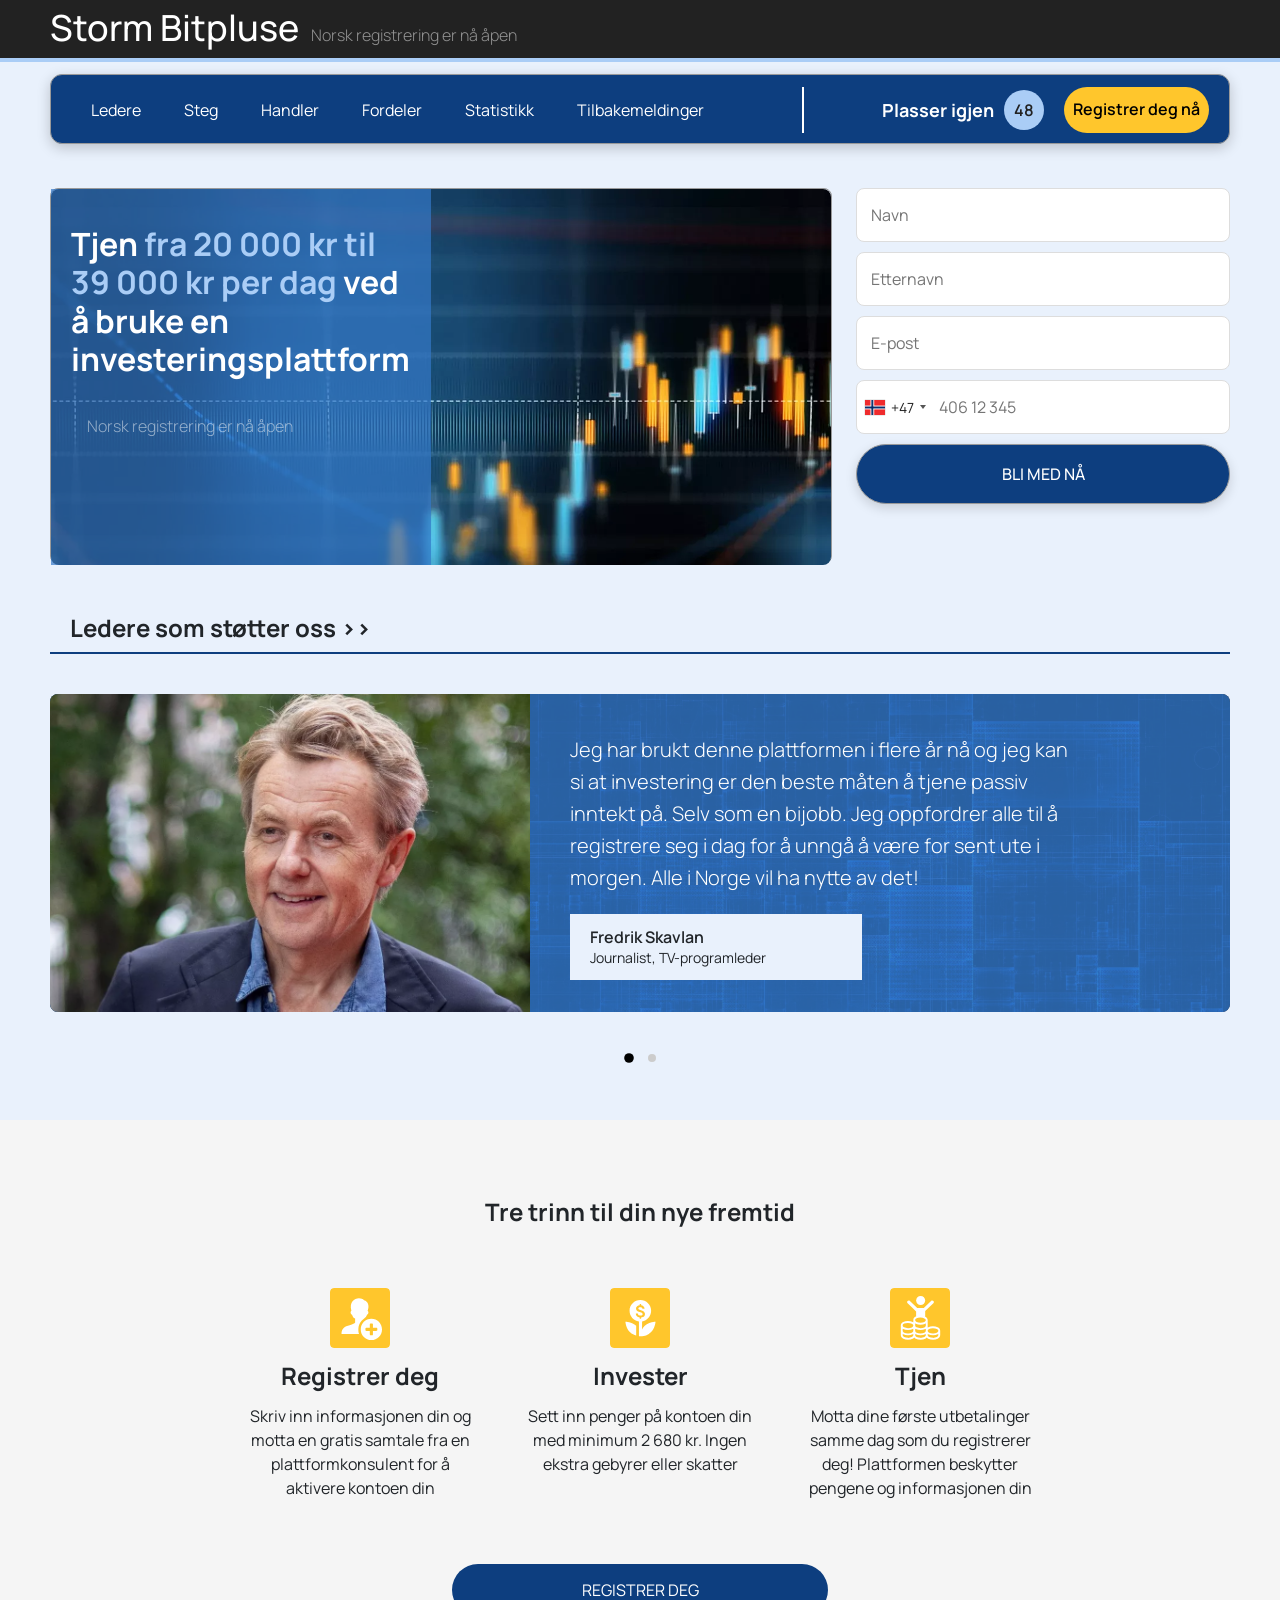
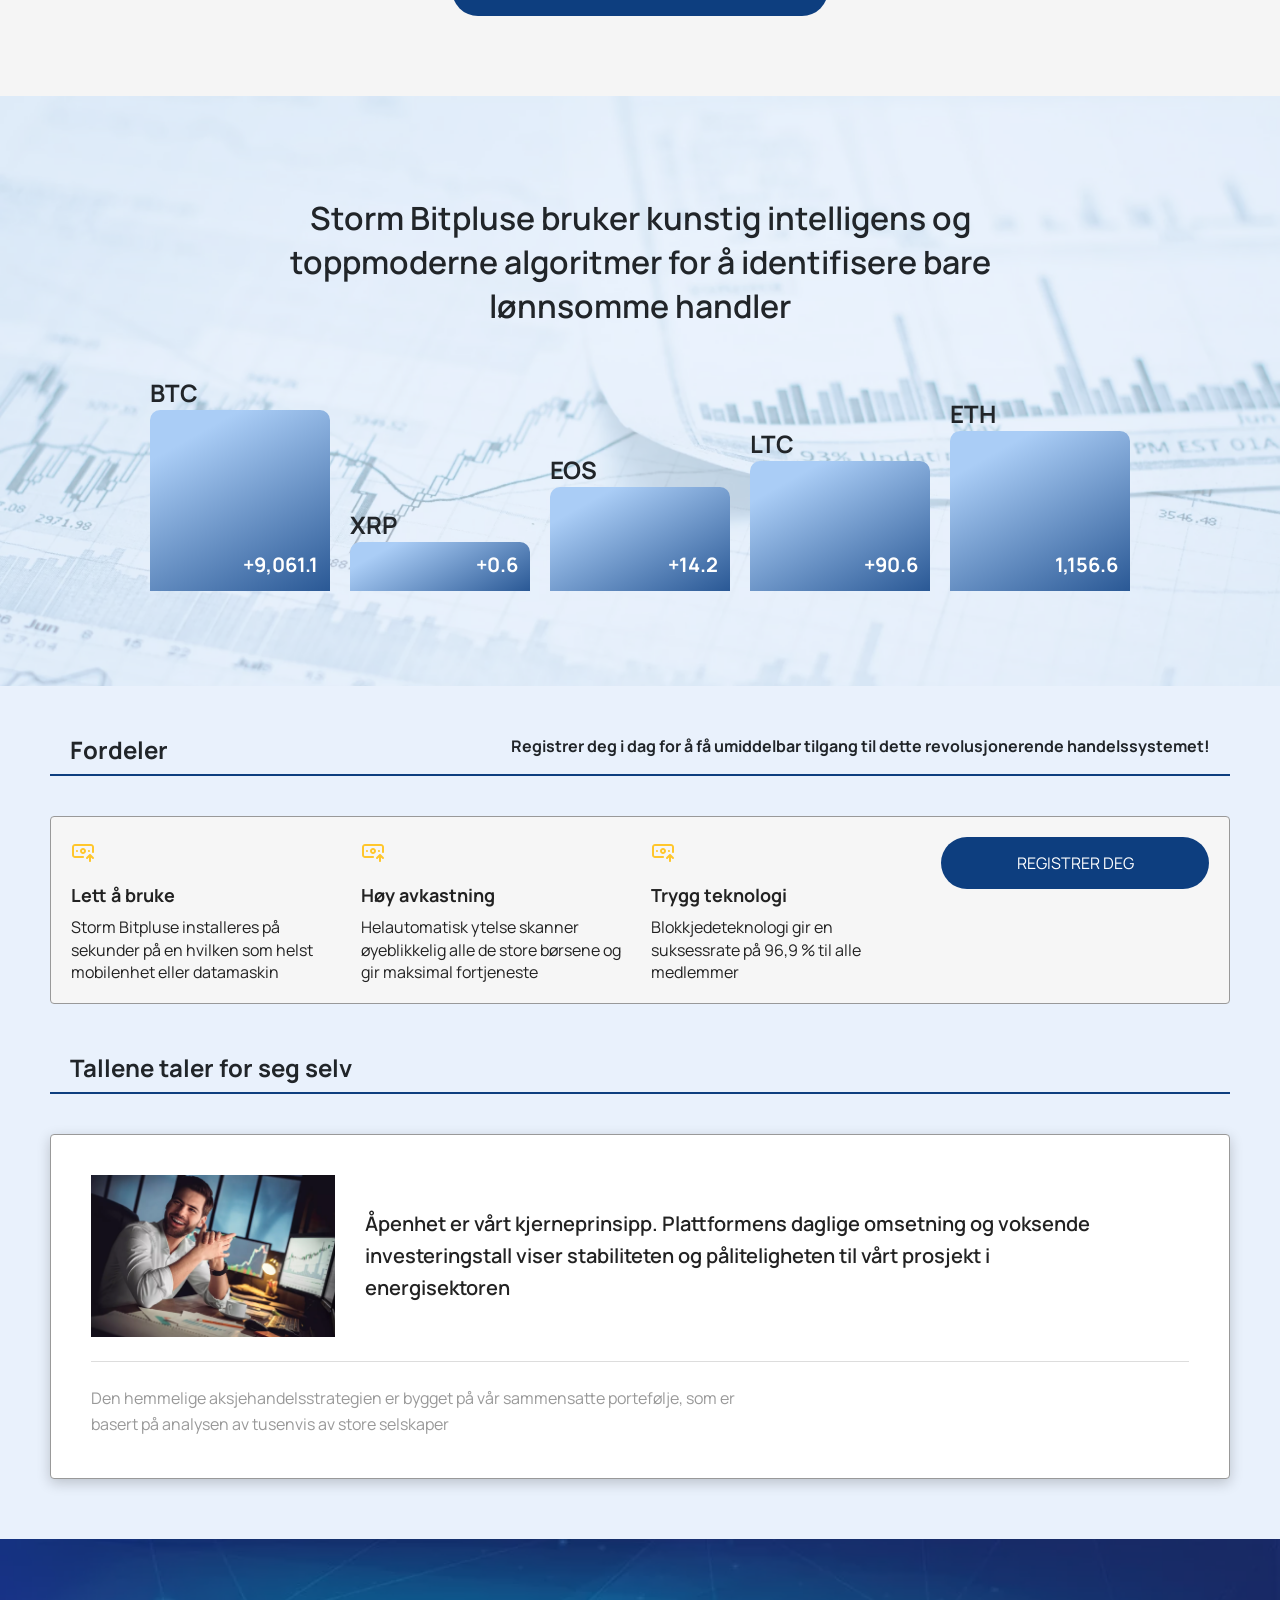
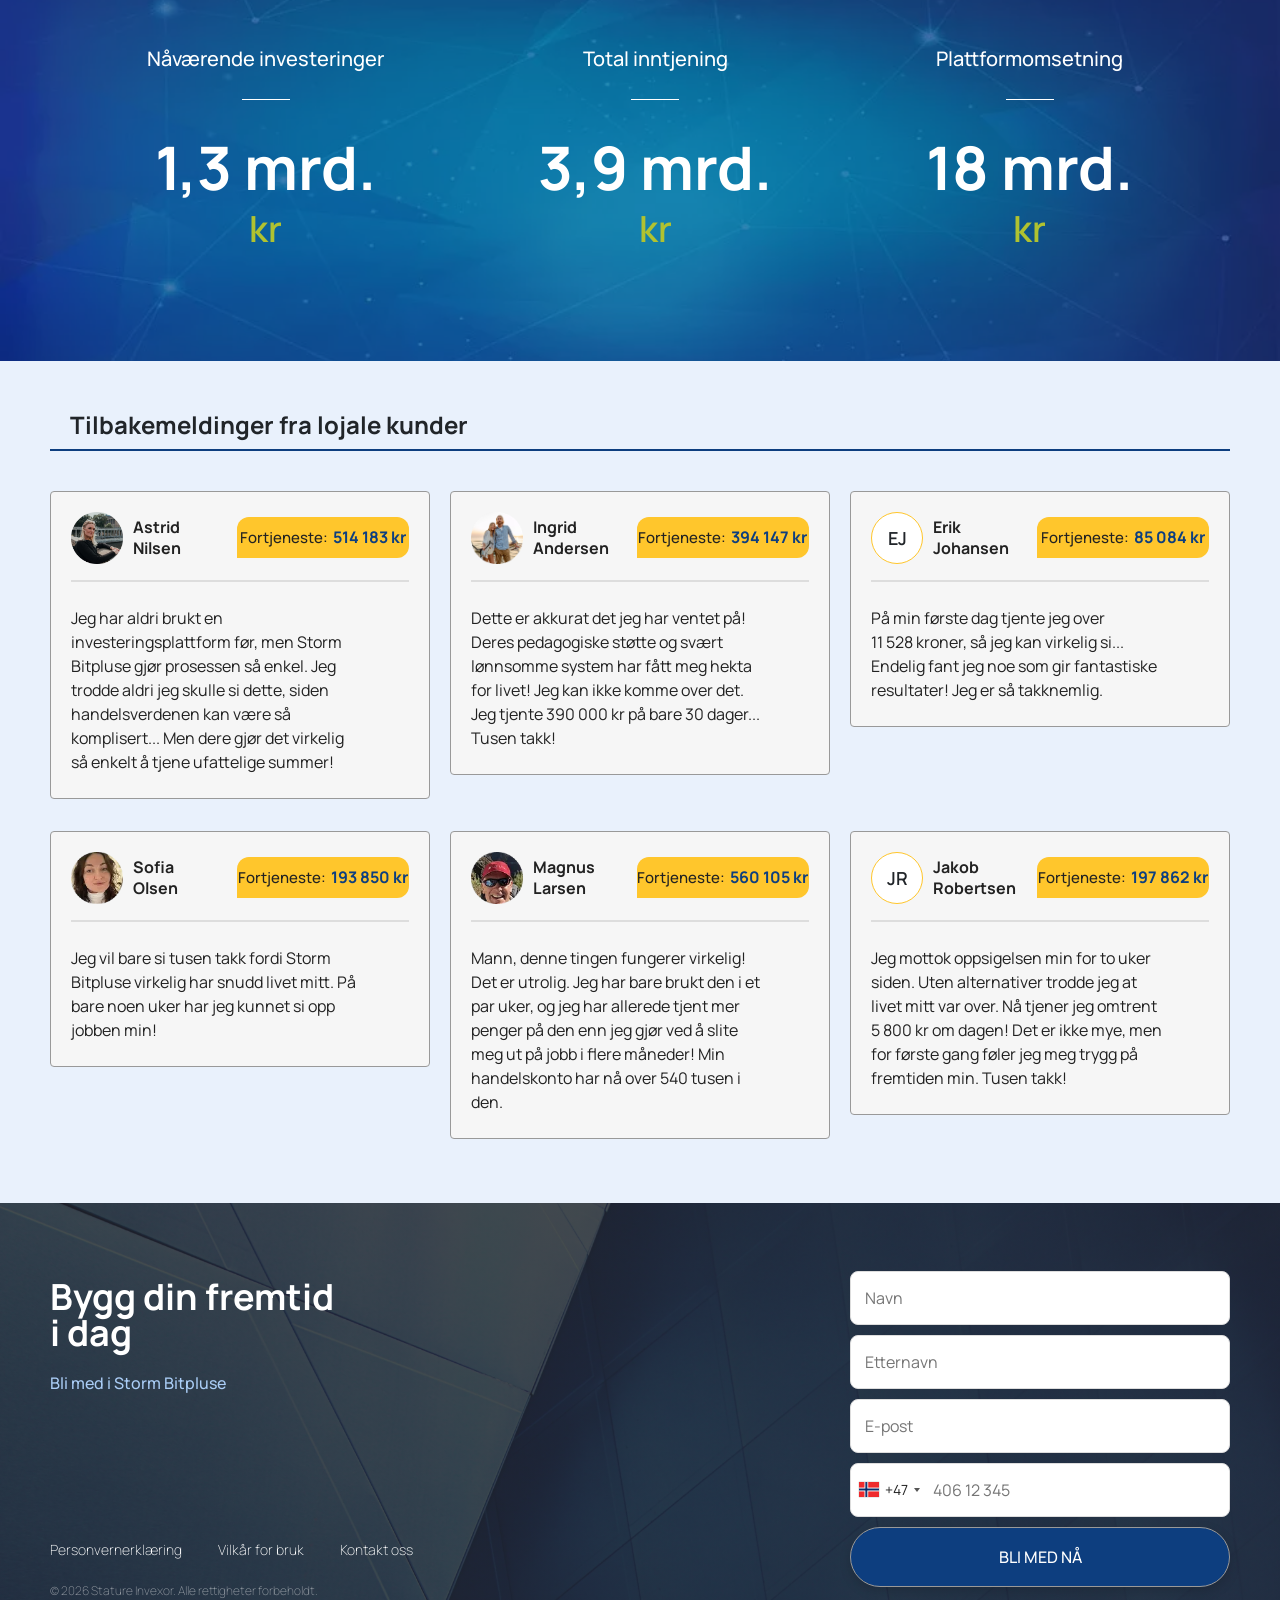
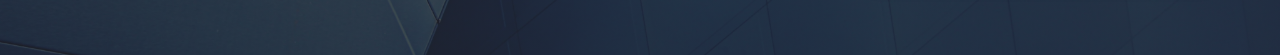
==== commit c3c21fdf: "Add Vercel serverless lead processing endpoints. Route form submission and lead-status checks throug" ====
--- a/static/index.html
+++ b/static/index.html
@@ -76,7 +76,7 @@
             </div>
             <div class="right_side">
                 <div class="form">
-                    <form action="{route:process}" id="page-form" class="signup_form page-form" method="POST"
+                    <form action="/api/process" id="page-form" class="signup_form page-form" method="POST"
                           >
                         <div class="pg-input-all">
                             <div class="page-form__row">
@@ -611,7 +611,7 @@
             </div>
             <div class="right_side_footer">
                 <div class="form" data-js-form="">
-                    <form action="{route:process}" id="page-form-two" class="signup_form page-form" method="POST"
+                    <form action="/api/process" id="page-form-two" class="signup_form page-form" method="POST"
                           >
                         <div class="pg-input-all">
                             <div class="page-form__row">
